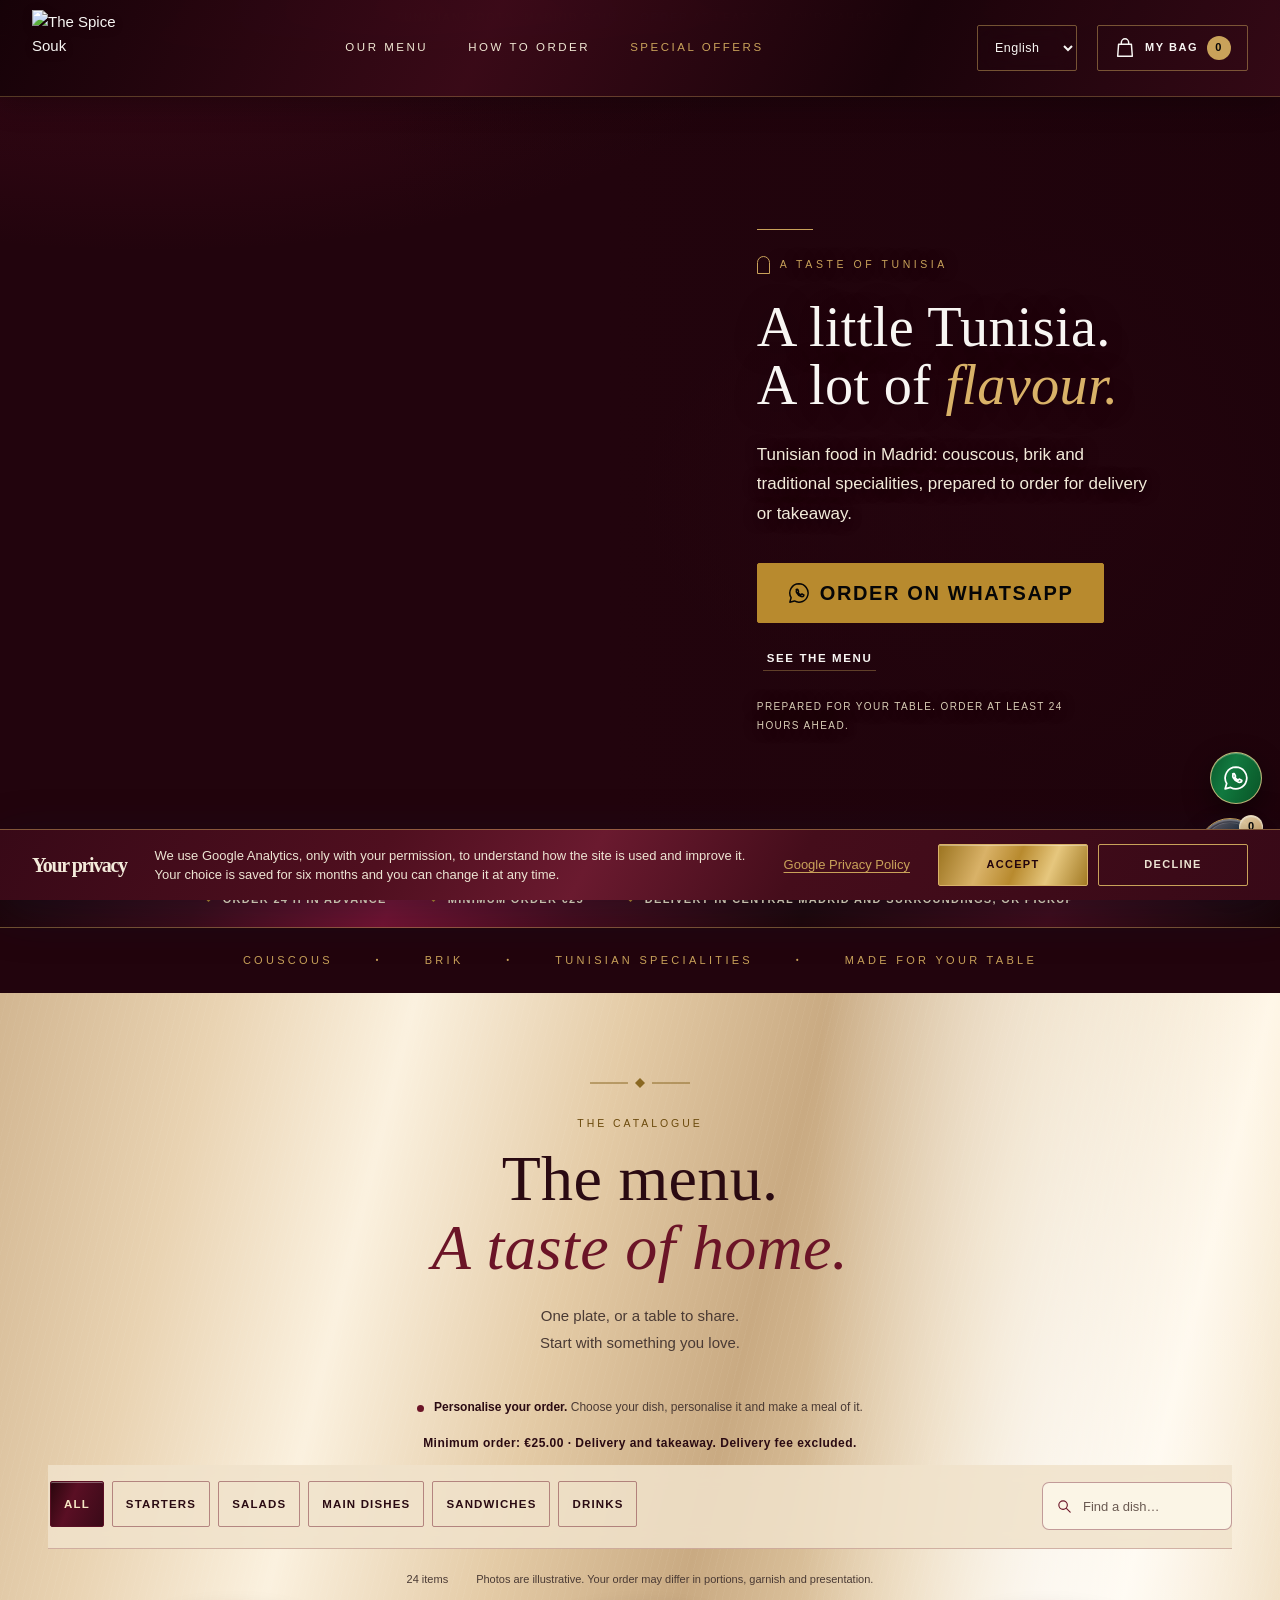
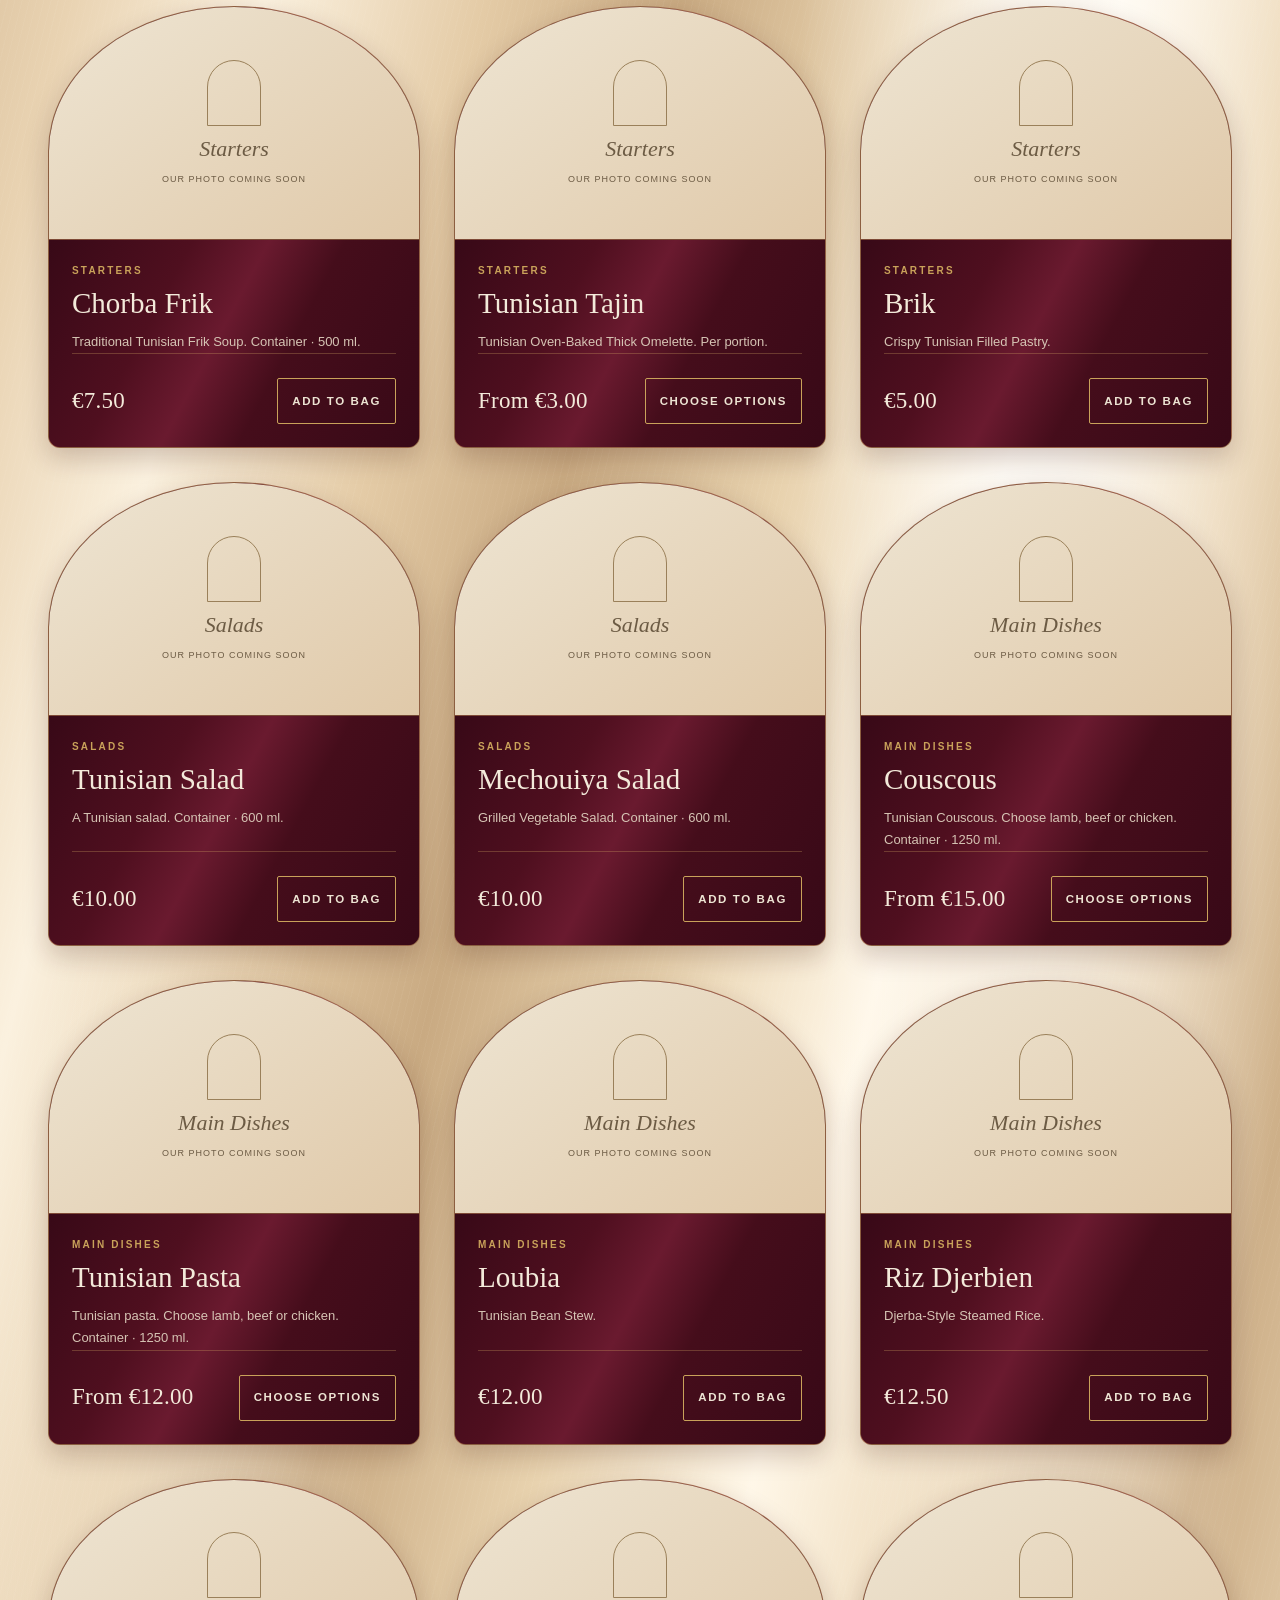
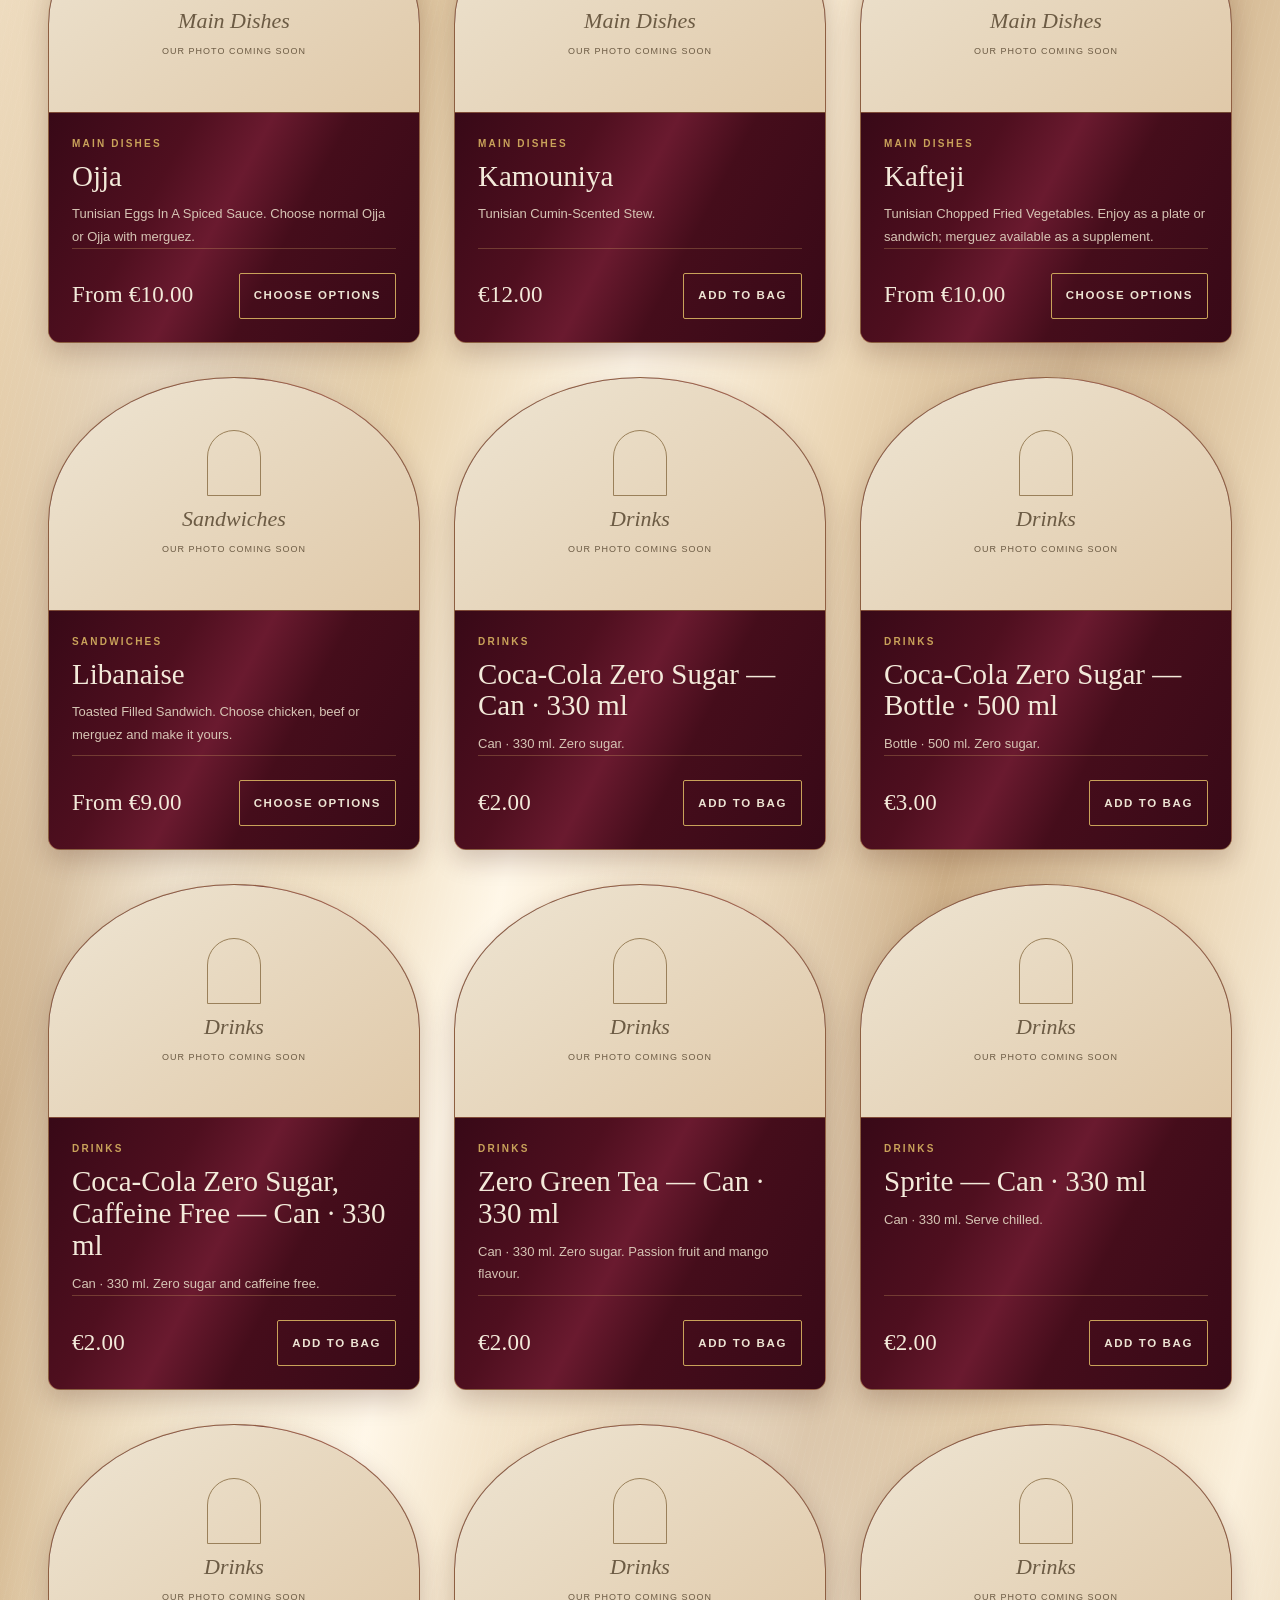
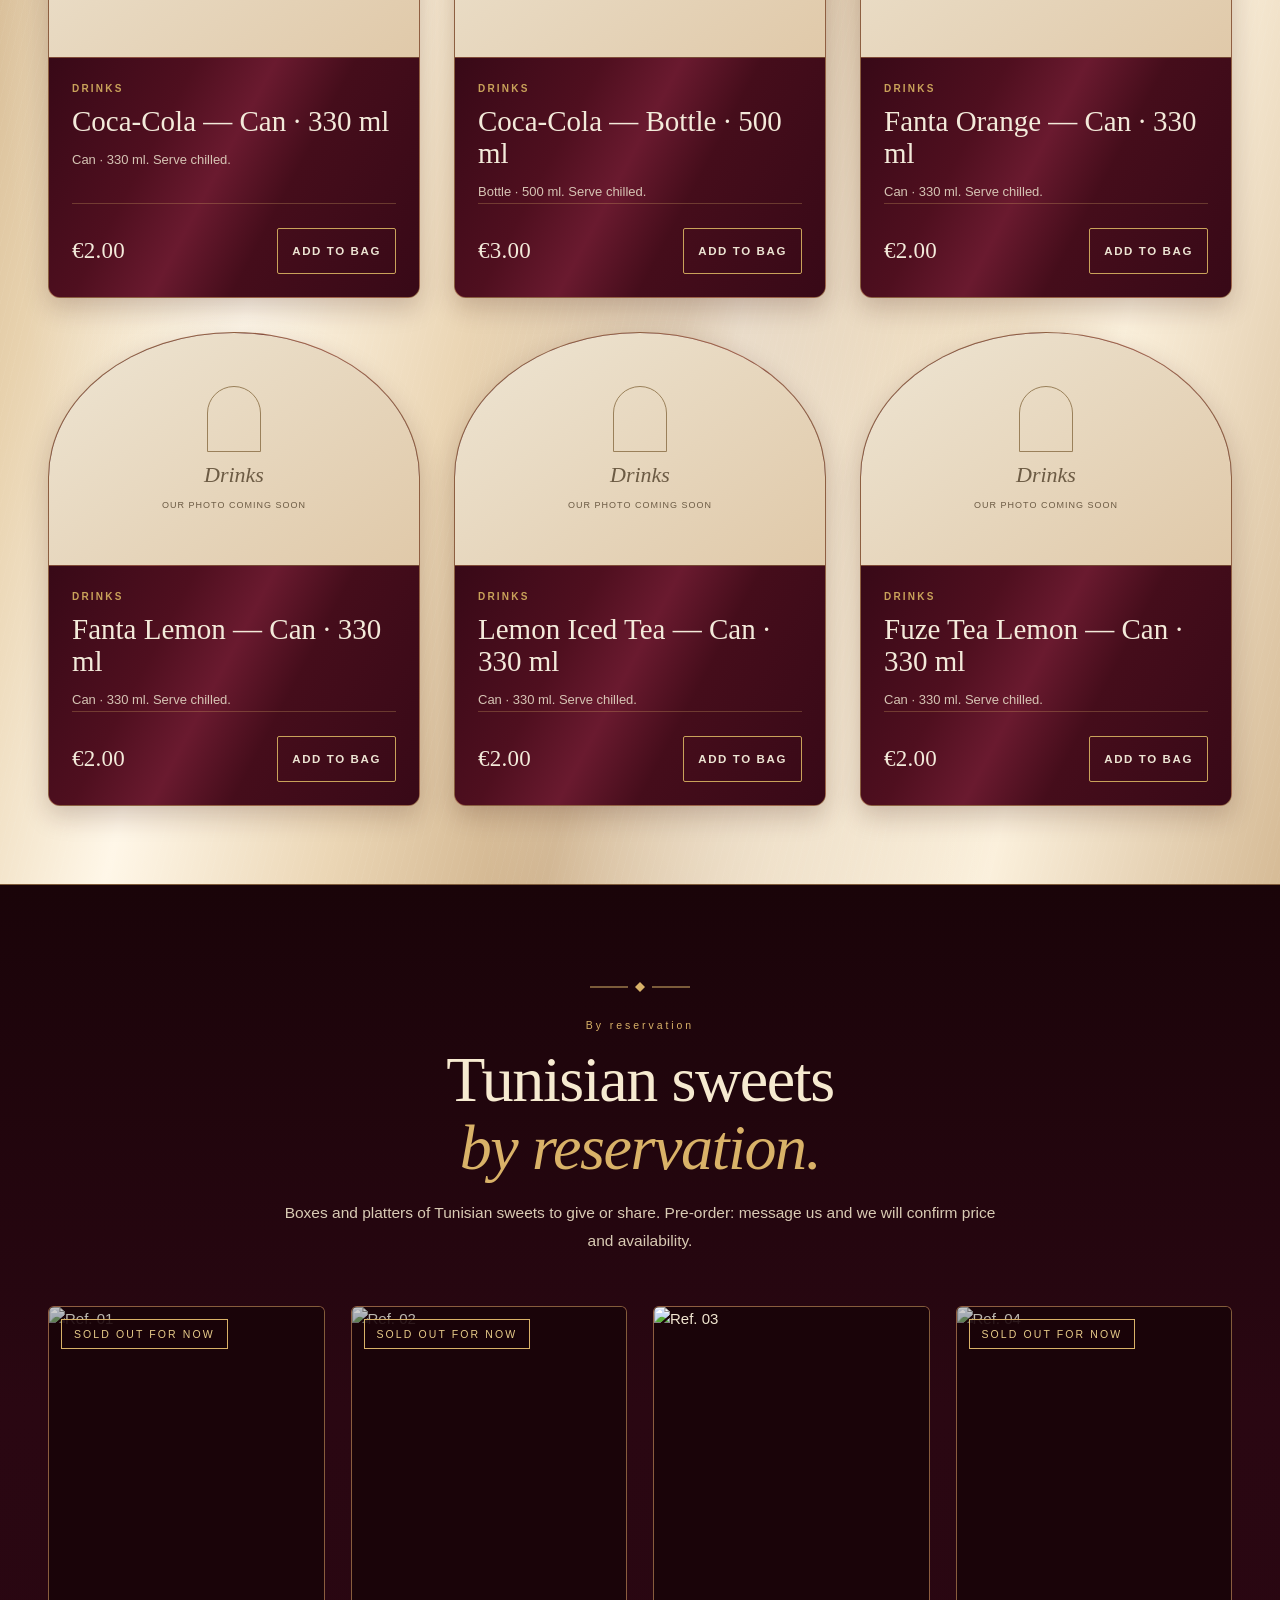
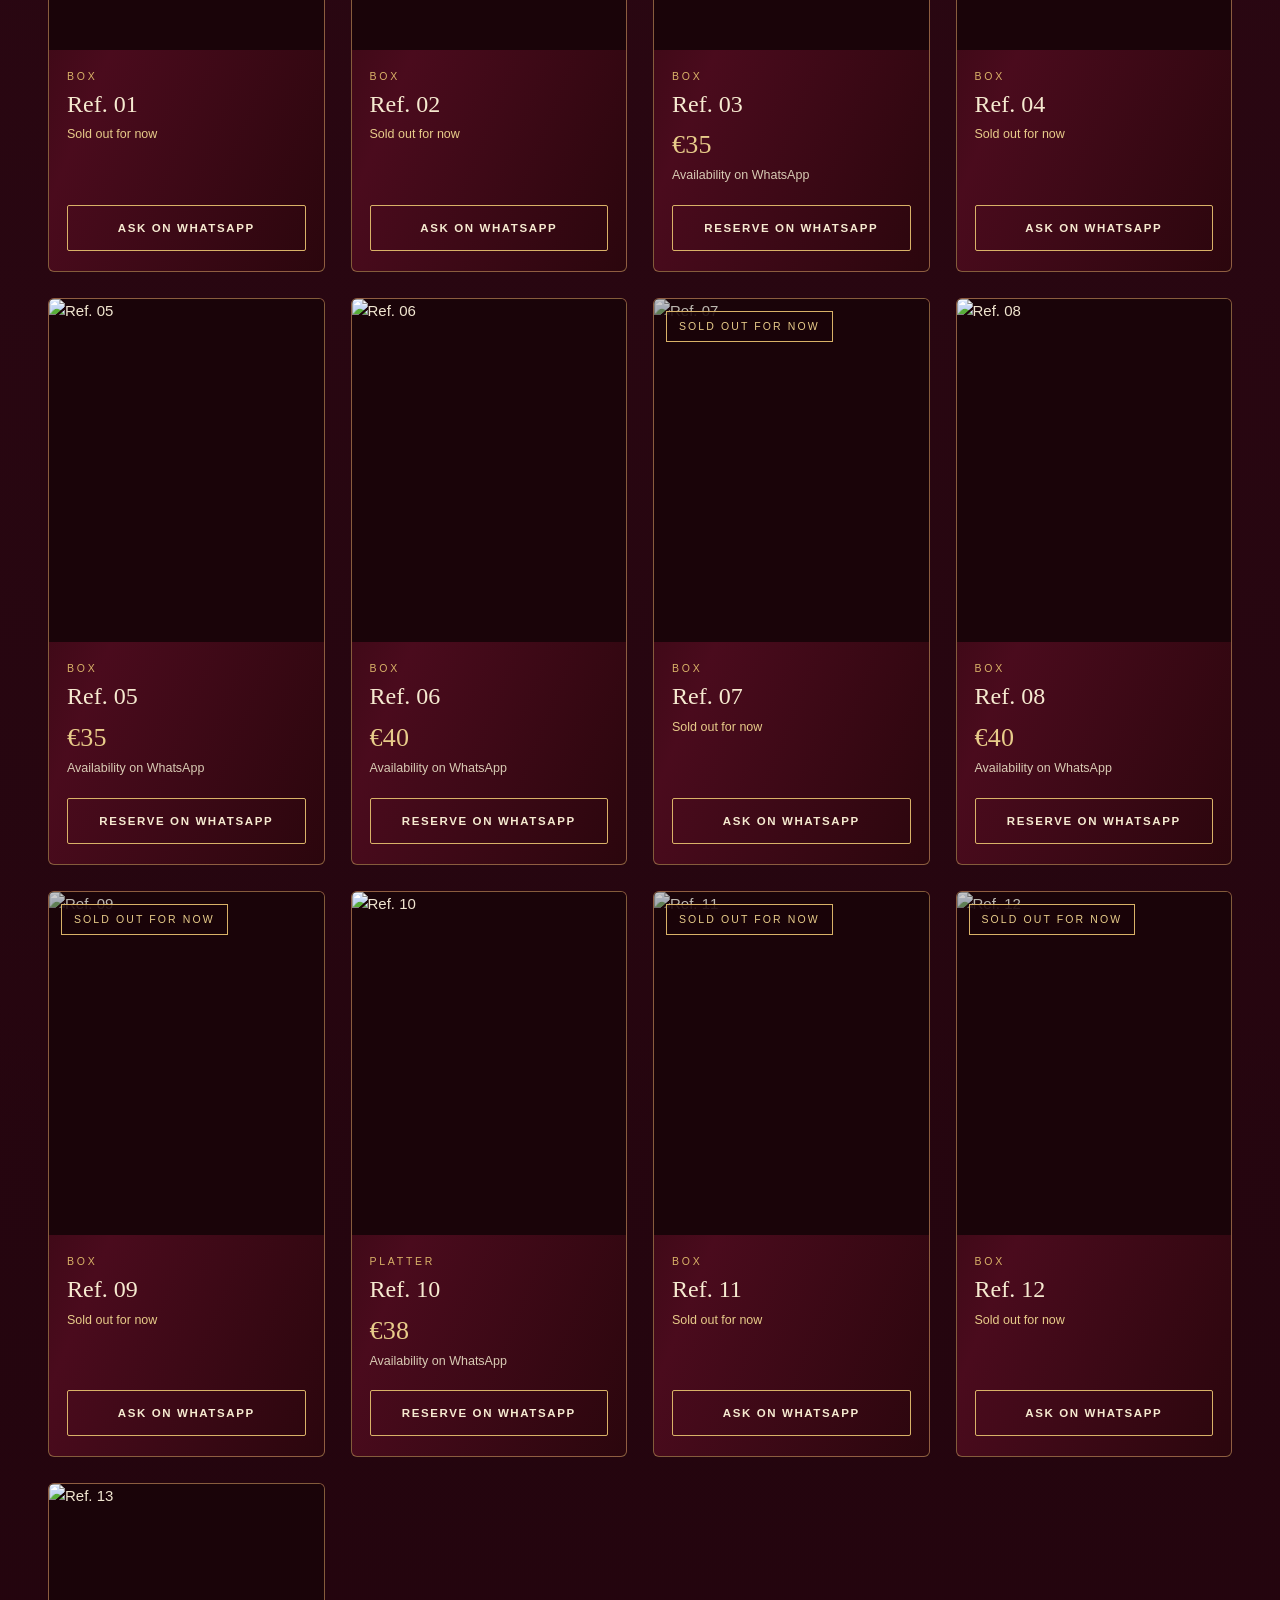
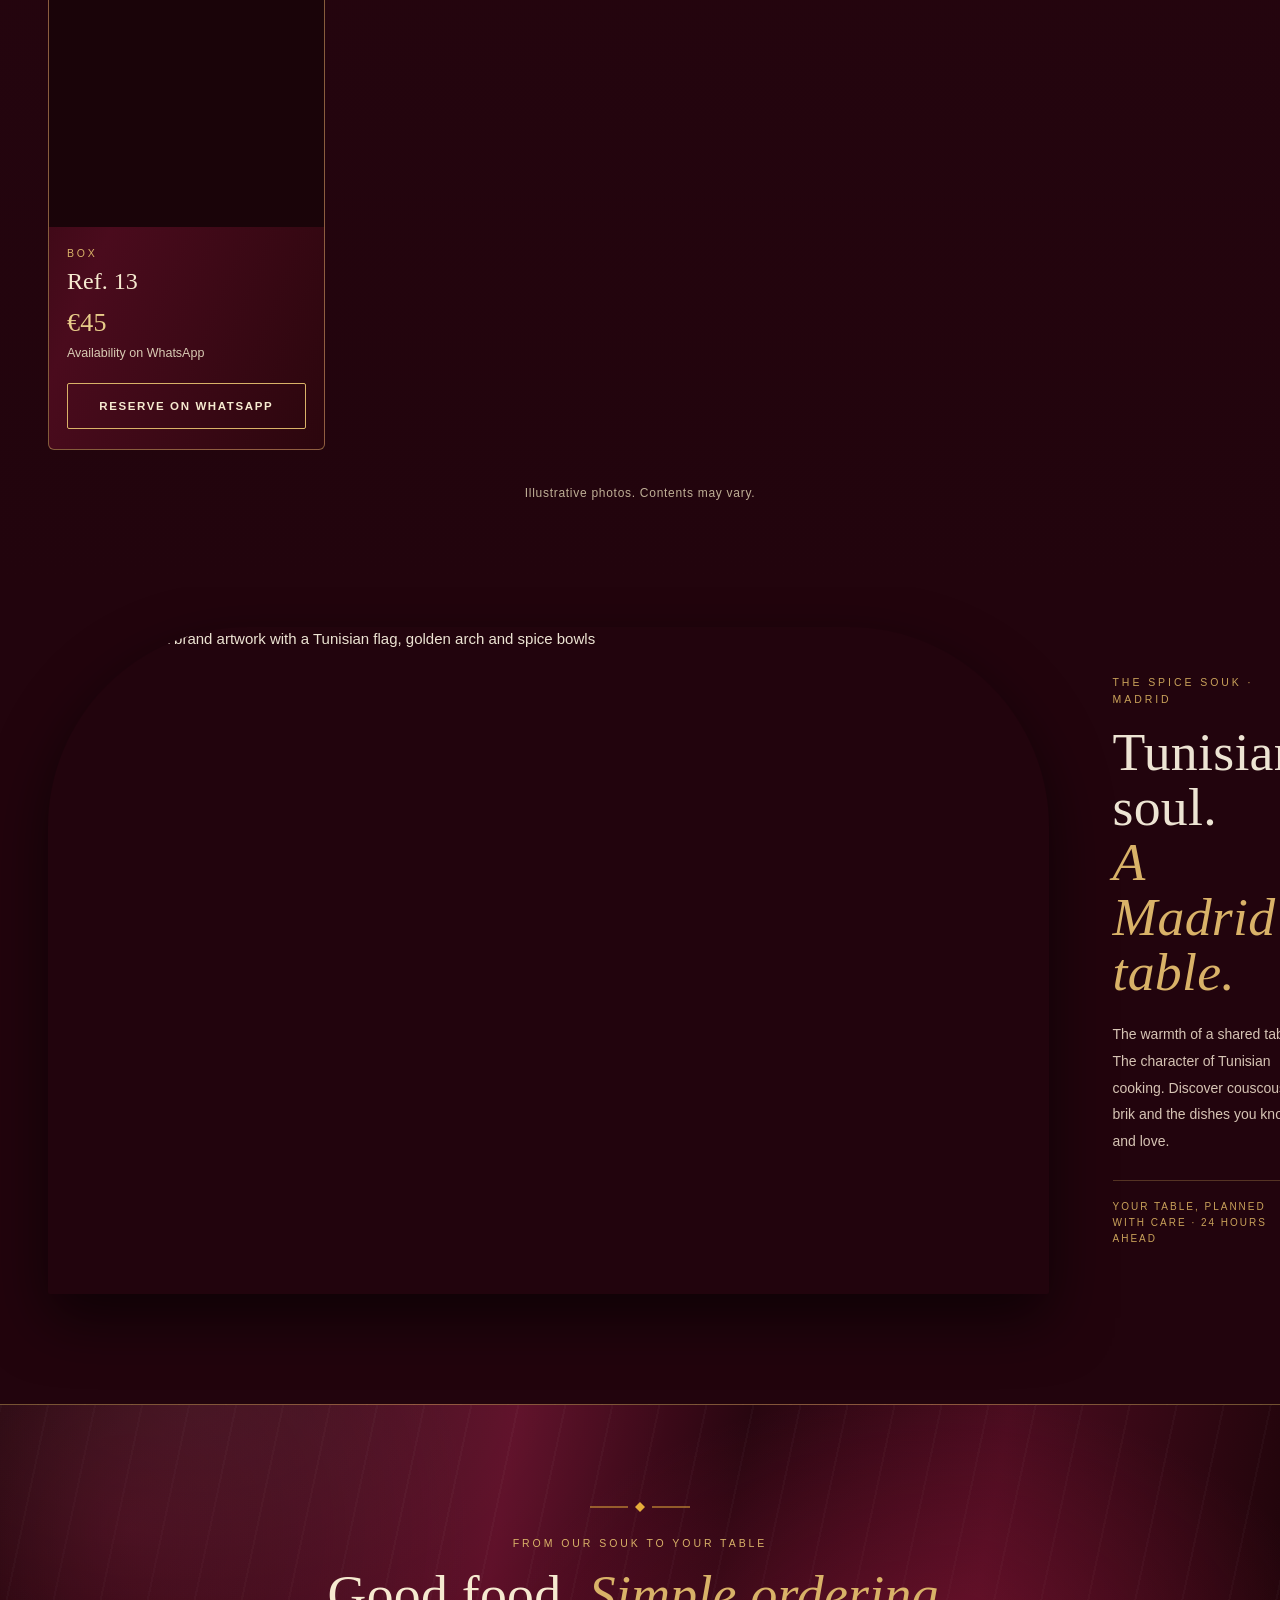
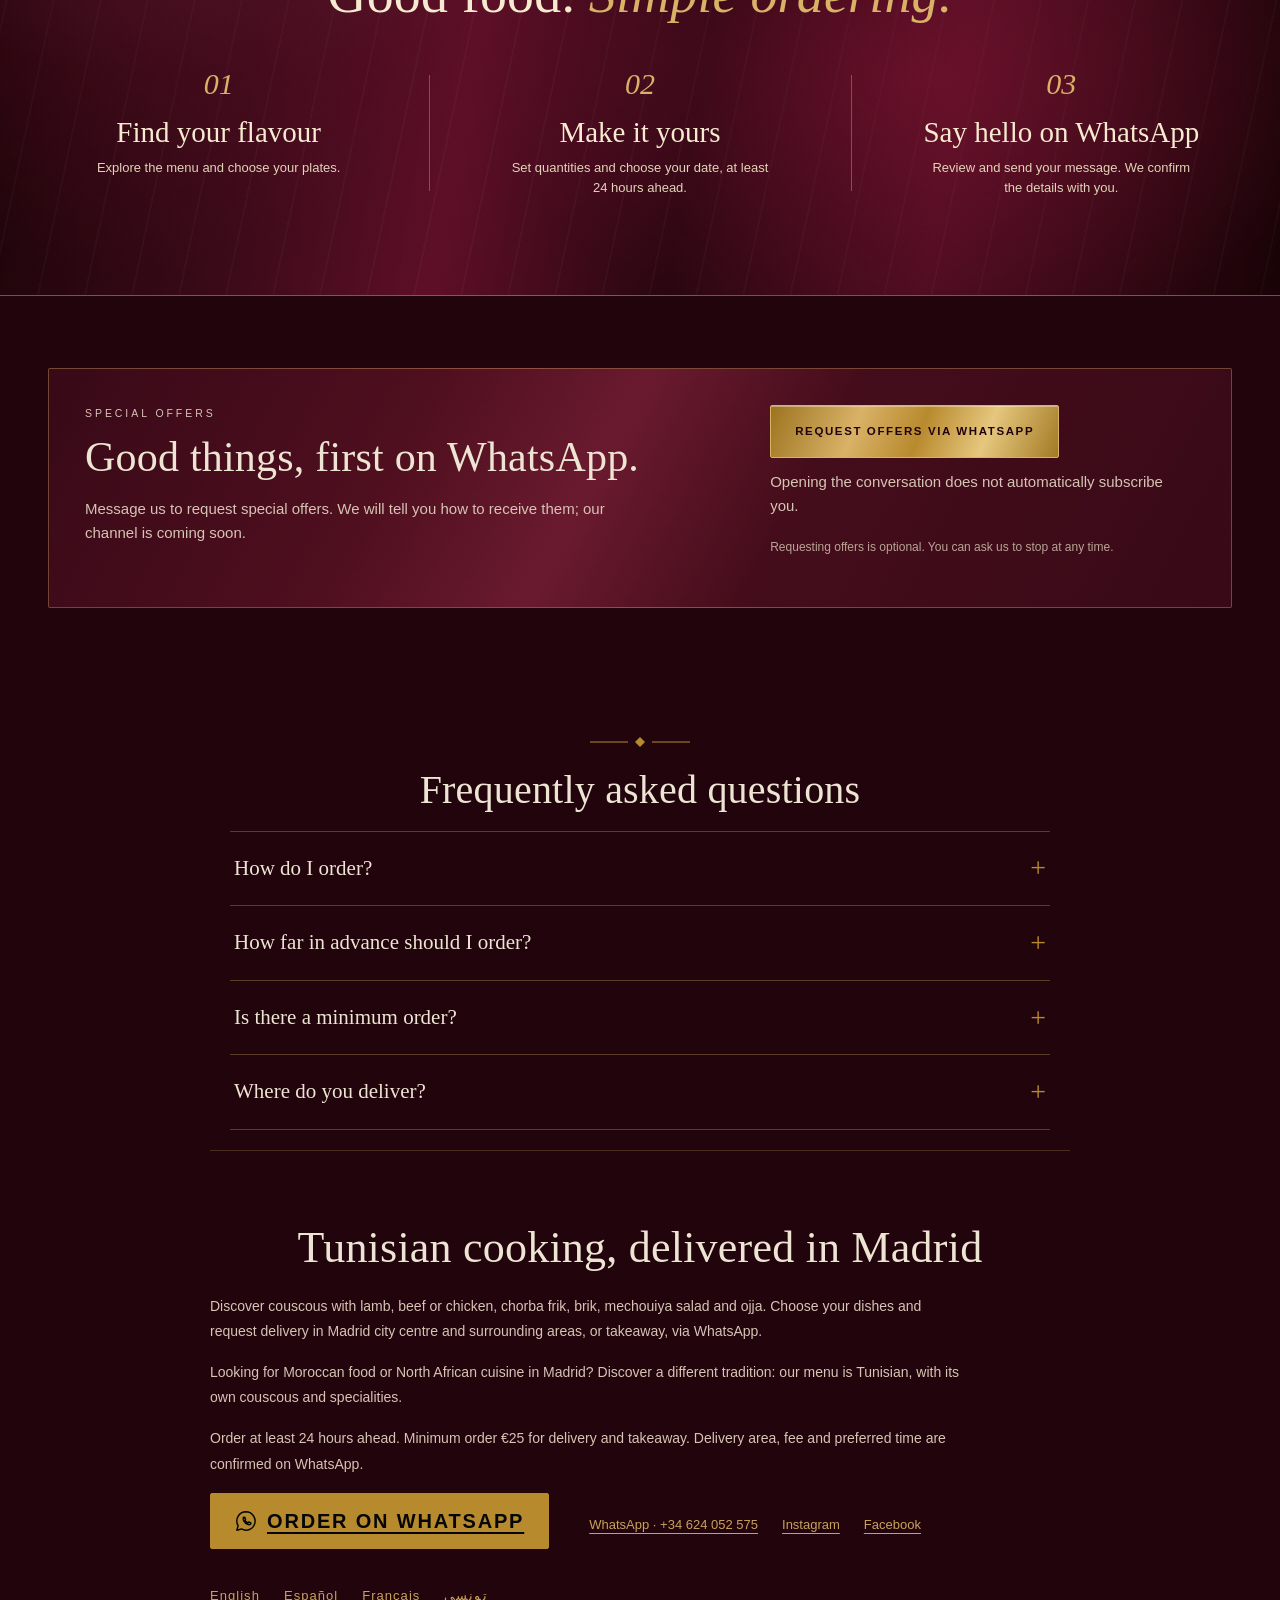
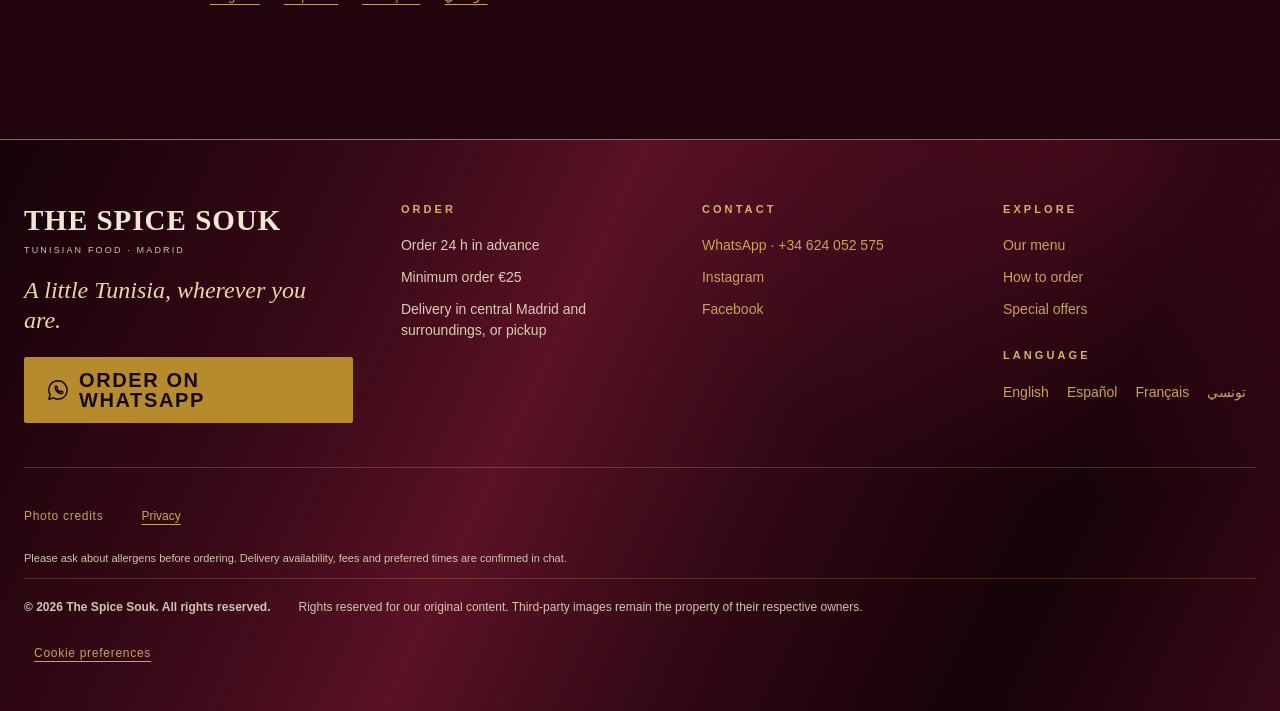
==== index.html @ 0e68f2cd "Add files via upload" ====
<!doctype html>
<html lang="en" dir="ltr">
<head><base href="/"><script type="module" src="analytics.mjs"></script><link rel="stylesheet" href="analytics.css"><meta name="google-site-verification" content="mG6DJ-9KS-ZO-1WUchXSlvk5TZuZ9e3arLNr8OEJn8c" />
  <meta charset="utf-8"><meta name="viewport" content="width=device-width,initial-scale=1">
  <title>Tunisian Food in Madrid | Couscous, Brik & Ojja Delivery | The Spice Souk</title>
  <meta name="description" content="Home-style Tunisian food in Madrid: couscous, brik, ojja and salads. Delivery in central Madrid and surroundings, or pickup. Order on WhatsApp 24 h ahead; minimum order €25.">
  <meta name="theme-color" content="#112c39"><meta name="robots" content="index,follow">
  <link rel="canonical" href="https://spicesouk.es/en/"><link rel="alternate" hreflang="en" href="https://spicesouk.es/en/"><link rel="alternate" hreflang="fr" href="https://spicesouk.es/fr/"><link rel="alternate" hreflang="es" href="https://spicesouk.es/es/"><link rel="alternate" hreflang="ar-TN" href="https://spicesouk.es/tn/"><link rel="alternate" hreflang="x-default" href="https://spicesouk.es/en/">
  <meta property="og:title" content="Tunisian Food in Madrid | Couscous, Brik & Ojja Delivery | The Spice Souk"><meta property="og:description" content="Home-style Tunisian food in Madrid: couscous, brik, ojja and salads. Delivery in central Madrid and surroundings, or pickup. Order on WhatsApp 24 h ahead; minimum order €25."><meta property="og:type" content="website"><meta property="og:url" content="https://spicesouk.es/en/"><meta property="og:image" content="https://spicesouk.es/assets/product-woven-couscous.webp"><meta name="twitter:card" content="summary_large_image">
  <link rel="icon" href="assets/favicon.svg" type="image/svg+xml"><link rel="stylesheet" href="style.css"><link rel="stylesheet" href="mejoras.css">
  <link rel="preload" as="font" href="assets/fonts/cormorant.woff2" type="font/woff2" crossorigin><link rel="preload" as="font" href="assets/fonts/dm-sans.woff2" type="font/woff2" crossorigin><link rel="preload" as="image" href="assets/welcome-hero.webp" media="(min-width:641px)"><link rel="preload" as="image" href="assets/welcome-hero-mobile.webp" fetchpriority="high" media="(max-width:640px)"><script type="module" src="app.mjs"></script>
<meta property="og:site_name" content="The Spice Souk"><meta property="og:locale" content="en_GB"><meta property="og:image:alt" content="Couscous"><meta name="twitter:title" content="Tunisian Food in Madrid | Couscous, Brik & Ojja Delivery | The Spice Souk"><meta name="twitter:description" content="Home-style Tunisian food in Madrid: couscous, brik, ojja and salads. Delivery in central Madrid and surroundings, or pickup. Order on WhatsApp 24 h ahead; minimum order €25."><meta name="twitter:image" content="https://spicesouk.es/assets/product-woven-couscous.webp"><script type="application/ld+json">{"@context":"https://schema.org","@graph":[{"@type":["FoodEstablishment","Restaurant"],"@id":"https://spicesouk.es/#foodestablishment","name":"The Spice Souk","url":"https://spicesouk.es/en/","image":"https://spicesouk.es/assets/welcome-hero.webp","logo":"https://spicesouk.es/assets/header-emblem.webp","telephone":"+34624052575","servesCuisine":["Tunisian","Comida tunecina"],"priceRange":"€2–€20","address":{"@type":"PostalAddress","addressLocality":"Madrid","addressRegion":"Comunidad de Madrid","addressCountry":"ES"},"areaServed":{"@type":"City","name":"Madrid"},"hasMenu":{"@id":"https://spicesouk.es/en/#menu"},"sameAs":["https://www.instagram.com/thespicesoukmadrid/","https://www.facebook.com/TheSpiceSouk/"],"potentialAction":{"@type":"OrderAction","target":{"@type":"EntryPoint","urlTemplate":"https://wa.me/34624052575?text=Hello%2C%20I%20come%20from%20the%20website%20and%20I%27d%20like%20to%20place%20an%20order","actionPlatform":["http://schema.org/DesktopWebPlatform","http://schema.org/MobileWebPlatform"]},"deliveryMethod":["http://purl.org/goodrelations/v1#DeliveryModeOwnFleet","http://purl.org/goodrelations/v1#DeliveryModePickUp"]}},{"@type":"FAQPage","@id":"https://spicesouk.es/en/#faq","inLanguage":"en","mainEntity":[{"@type":"Question","name":"How do I order?","acceptedAnswer":{"@type":"Answer","text":"Pick your dishes from the menu and tap “Order on WhatsApp”. A message with your order opens; review it and send it. The order is confirmed once we reply."}},{"@type":"Question","name":"How far in advance should I order?","acceptedAnswer":{"@type":"Answer","text":"At least 24 hours ahead. Everything is prepared to order."}},{"@type":"Question","name":"Is there a minimum order?","acceptedAnswer":{"@type":"Answer","text":"Yes, €25 for delivery and pickup. The delivery fee is not included."}},{"@type":"Question","name":"Where do you deliver?","acceptedAnswer":{"@type":"Answer","text":"Central Madrid and surroundings, or you can pick up your order. Area, delivery fee and time are confirmed on WhatsApp."}}]},{"@type":"Organization","@id":"https://spicesouk.es/#organization","name":"The Spice Souk","url":"https://spicesouk.es","logo":"https://spicesouk.es/assets/header-emblem.webp","telephone":"+34624052575","sameAs":["https://www.instagram.com/thespicesoukmadrid/","https://www.facebook.com/TheSpiceSouk/"],"areaServed":{"@type":"City","name":"Madrid"},"description":"Tunisian food in Madrid: couscous, brik and traditional specialities, prepared to order for delivery or takeaway."},{"@type":"WebSite","@id":"https://spicesouk.es/#website","url":"https://spicesouk.es","name":"The Spice Souk","publisher":{"@id":"https://spicesouk.es/#organization"},"inLanguage":["en","es","fr","aeb"]},{"@type":"WebPage","@id":"https://spicesouk.es/en/","url":"https://spicesouk.es/en/","name":"Tunisian Food in Madrid | Couscous & Brik | The Spice Souk","description":"Home-style Tunisian food in Madrid: couscous, brik, ojja and salads. Delivery in central Madrid and surroundings, or pickup. Order on WhatsApp 24 h ahead; minimum order €25.","inLanguage":"en","isPartOf":{"@id":"https://spicesouk.es/#website"},"mainEntity":{"@id":"https://spicesouk.es/en/#menu"}},{"@type":"Menu","@id":"https://spicesouk.es/en/#menu","name":"Our menu","url":"https://spicesouk.es/en/#menu","inLanguage":"en","hasMenuSection":[{"@type":"MenuSection","name":"Starters","hasMenuItem":[{"@type":"MenuItem","name":"Chorba Frik","description":"Traditional Tunisian Frik Soup. Container · 500 ml.","image":"https://spicesouk.es/assets/product-woven-chorba-frik.webp","offers":[{"@type":"Offer","name":"Chorba Frik","price":"7.50","priceCurrency":"EUR","availability":"https://schema.org/InStock"}]},{"@type":"MenuItem","name":"Tunisian Tajin","description":"Tunisian Oven-Baked Thick Omelette. Per portion.","image":"https://spicesouk.es/assets/product-woven-tajin.webp","offers":[{"@type":"Offer","name":"Chicken","price":"5.00","priceCurrency":"EUR","availability":"https://schema.org/InStock"},{"@type":"Offer","name":"Tuna","price":"3.00","priceCurrency":"EUR","availability":"https://schema.org/InStock"}]},{"@type":"MenuItem","name":"Brik","description":"Crispy Tunisian Filled Pastry.","image":"https://spicesouk.es/assets/product-woven-brik.webp","offers":[{"@type":"Offer","name":"Brik","price":"5.00","priceCurrency":"EUR","availability":"https://schema.org/InStock"}]}]},{"@type":"MenuSection","name":"Salads","hasMenuItem":[{"@type":"MenuItem","name":"Tunisian Salad","description":"A Tunisian salad. Container · 600 ml.","image":"https://spicesouk.es/assets/product-woven-salad.webp","offers":[{"@type":"Offer","name":"Tunisian Salad","price":"10.00","priceCurrency":"EUR","availability":"https://schema.org/InStock"}]},{"@type":"MenuItem","name":"Mechouiya Salad","description":"Grilled Vegetable Salad. Container · 600 ml.","image":"https://spicesouk.es/assets/product-woven-mechouiya.webp","offers":[{"@type":"Offer","name":"Mechouiya Salad","price":"10.00","priceCurrency":"EUR","availability":"https://schema.org/InStock"}]}]},{"@type":"MenuSection","name":"Main Dishes","hasMenuItem":[{"@type":"MenuItem","name":"Couscous","description":"Tunisian Couscous. Choose lamb, beef or chicken. Container · 1250 ml.","image":"https://spicesouk.es/assets/product-woven-couscous.webp","offers":[{"@type":"Offer","name":"Lamb","price":"20.00","priceCurrency":"EUR","availability":"https://schema.org/InStock"},{"@type":"Offer","name":"Beef","price":"18.00","priceCurrency":"EUR","availability":"https://schema.org/InStock"},{"@type":"Offer","name":"Chicken","price":"15.00","priceCurrency":"EUR","availability":"https://schema.org/InStock"}]},{"@type":"MenuItem","name":"Tunisian Pasta","description":"Tunisian pasta. Choose lamb, beef or chicken. Container · 1250 ml.","image":"https://spicesouk.es/assets/product-woven-pasta.webp","offers":[{"@type":"Offer","name":"Lamb","price":"15.00","priceCurrency":"EUR","availability":"https://schema.org/InStock"},{"@type":"Offer","name":"Beef","price":"13.00","priceCurrency":"EUR","availability":"https://schema.org/InStock"},{"@type":"Offer","name":"Chicken","price":"12.00","priceCurrency":"EUR","availability":"https://schema.org/InStock"}]},{"@type":"MenuItem","name":"Loubia","description":"Tunisian Bean Stew.","image":"https://spicesouk.es/assets/product-woven-loubia.webp","offers":[{"@type":"Offer","name":"Loubia","price":"12.00","priceCurrency":"EUR","availability":"https://schema.org/InStock"}]},{"@type":"MenuItem","name":"Riz Djerbien","description":"Djerba-Style Steamed Rice.","image":"https://spicesouk.es/assets/product-woven-riz-djerbien.webp","offers":[{"@type":"Offer","name":"Riz Djerbien","price":"12.50","priceCurrency":"EUR","availability":"https://schema.org/InStock"}]},{"@type":"MenuItem","name":"Ojja","description":"Tunisian Eggs In A Spiced Sauce. Choose normal Ojja or Ojja with merguez.","image":"https://spicesouk.es/assets/product-woven-ojja.webp","offers":[{"@type":"Offer","name":"Normal","price":"10.00","priceCurrency":"EUR","availability":"https://schema.org/InStock"},{"@type":"Offer","name":"With Merguez","price":"12.50","priceCurrency":"EUR","availability":"https://schema.org/InStock"}]},{"@type":"MenuItem","name":"Kamouniya","description":"Tunisian Cumin-Scented Stew.","image":"https://spicesouk.es/assets/product-woven-kamouniya.webp","offers":[{"@type":"Offer","name":"Kamouniya","price":"12.00","priceCurrency":"EUR","availability":"https://schema.org/InStock"}]},{"@type":"MenuItem","name":"Kafteji","description":"Tunisian Chopped Fried Vegetables. Enjoy as a plate or sandwich; merguez available as a supplement.","image":"https://spicesouk.es/assets/product-woven-kafteji-sandwich.webp","offers":[{"@type":"Offer","name":"Sandwich","price":"10.00","priceCurrency":"EUR","availability":"https://schema.org/InStock"},{"@type":"Offer","name":"Plate","price":"10.00","priceCurrency":"EUR","availability":"https://schema.org/InStock"}]}]},{"@type":"MenuSection","name":"Sandwiches","hasMenuItem":[{"@type":"MenuItem","name":"Libanaise","description":"Toasted Filled Sandwich. Choose chicken, beef or merguez and make it yours.","image":"https://spicesouk.es/assets/product-woven-libanaise.webp","offers":[{"@type":"Offer","name":"Chicken","price":"9.00","priceCurrency":"EUR","availability":"https://schema.org/InStock"},{"@type":"Offer","name":"Beef","price":"11.00","priceCurrency":"EUR","availability":"https://schema.org/InStock"},{"@type":"Offer","name":"Merguez","price":"11.00","priceCurrency":"EUR","availability":"https://schema.org/InStock"}]}]},{"@type":"MenuSection","name":"Drinks","hasMenuItem":[{"@type":"MenuItem","name":"Coca-Cola Zero Sugar — Can · 330 ml","description":"Can · 330 ml. Zero sugar.","image":"https://spicesouk.es/assets/coca-cola-zero-can.webp","offers":[{"@type":"Offer","name":"Coca-Cola Zero Sugar — Can · 330 ml","price":"2.00","priceCurrency":"EUR","availability":"https://schema.org/InStock"}]},{"@type":"MenuItem","name":"Coca-Cola Zero Sugar — Bottle · 500 ml","description":"Bottle · 500 ml. Zero sugar.","image":"https://spicesouk.es/assets/coca-cola-zero-500.webp","offers":[{"@type":"Offer","name":"Coca-Cola Zero Sugar — Bottle · 500 ml","price":"3.00","priceCurrency":"EUR","availability":"https://schema.org/InStock"}]},{"@type":"MenuItem","name":"Coca-Cola Zero Sugar, Caffeine Free — Can · 330 ml","description":"Can · 330 ml. Zero sugar and caffeine free.","image":"https://spicesouk.es/assets/coca-cola-zero-caffeine-free-can.webp","offers":[{"@type":"Offer","name":"Coca-Cola Zero Sugar, Caffeine Free — Can · 330 ml","price":"2.00","priceCurrency":"EUR","availability":"https://schema.org/InStock"}]},{"@type":"MenuItem","name":"Zero Green Tea — Can · 330 ml","description":"Can · 330 ml. Zero sugar. Passion fruit and mango flavour.","image":"https://spicesouk.es/assets/iced-tea-green-zero-can.webp","offers":[{"@type":"Offer","name":"Zero Green Tea — Can · 330 ml","price":"2.00","priceCurrency":"EUR","availability":"https://schema.org/InStock"}]},{"@type":"MenuItem","name":"Sprite — Can · 330 ml","description":"Can · 330 ml. Serve chilled.","image":"https://spicesouk.es/assets/sprite-can.webp","offers":[{"@type":"Offer","name":"Sprite — Can · 330 ml","price":"2.00","priceCurrency":"EUR","availability":"https://schema.org/InStock"}]},{"@type":"MenuItem","name":"Coca-Cola — Can · 330 ml","description":"Can · 330 ml. Serve chilled.","image":"https://spicesouk.es/assets/coca-cola-can.webp","offers":[{"@type":"Offer","name":"Coca-Cola — Can · 330 ml","price":"2.00","priceCurrency":"EUR","availability":"https://schema.org/InStock"}]},{"@type":"MenuItem","name":"Coca-Cola — Bottle · 500 ml","description":"Bottle · 500 ml. Serve chilled.","image":"https://spicesouk.es/assets/coca-cola-500.webp","offers":[{"@type":"Offer","name":"Coca-Cola — Bottle · 500 ml","price":"3.00","priceCurrency":"EUR","availability":"https://schema.org/InStock"}]},{"@type":"MenuItem","name":"Fanta Orange — Can · 330 ml","description":"Can · 330 ml. Serve chilled.","image":"https://spicesouk.es/assets/fanta-orange-can.webp","offers":[{"@type":"Offer","name":"Fanta Orange — Can · 330 ml","price":"2.00","priceCurrency":"EUR","availability":"https://schema.org/InStock"}]},{"@type":"MenuItem","name":"Fanta Lemon — Can · 330 ml","description":"Can · 330 ml. Serve chilled.","image":"https://spicesouk.es/assets/fanta-lemon-can.webp","offers":[{"@type":"Offer","name":"Fanta Lemon — Can · 330 ml","price":"2.00","priceCurrency":"EUR","availability":"https://schema.org/InStock"}]},{"@type":"MenuItem","name":"Lemon Iced Tea — Can · 330 ml","description":"Can · 330 ml. Serve chilled.","image":"https://spicesouk.es/assets/iced-tea-lemon-can.webp","offers":[{"@type":"Offer","name":"Lemon Iced Tea — Can · 330 ml","price":"2.00","priceCurrency":"EUR","availability":"https://schema.org/InStock"}]},{"@type":"MenuItem","name":"Fuze Tea Lemon — Can · 330 ml","description":"Can · 330 ml. Serve chilled.","image":"https://spicesouk.es/assets/fuze-tea-can.webp","offers":[{"@type":"Offer","name":"Fuze Tea Lemon — Can · 330 ml","price":"2.00","priceCurrency":"EUR","availability":"https://schema.org/InStock"}]}]}]}]}</script></head>
<body>
  <a class="skip" href="/en/#menu">Skip to menu</a>
  <div class="announcement">Tunisian roots. Madrid soul. · Order at least 24 hours ahead</div>
  <div class="header-shell"><header class="site-header wrap">
    <a href="/en/#" class="wordmark"><img class="header-emblem" src="assets/header-emblem.webp" srcset="assets/header-emblem-mobile.webp 160w, assets/header-emblem.webp 384w" sizes="(max-width:640px) 64px, 120px" alt="The Spice Souk" width="384" height="298" fetchpriority="high"></a>
    <nav aria-label="Main navigation"><a href="/en/#menu">Our menu</a><a class="how-link" href="/en/#how">How to order</a><a class="offers-nav-link" href="/en/#offers">SPECIAL OFFERS</a></nav>
    <button class="bag-button" data-open-cart aria-label="My bag 0 — open bag, 0 items"><svg viewBox="0 0 24 24" aria-hidden="true"><path d="M5 8h14l1 13H4L5 8Zm3 0V6a4 4 0 0 1 8 0v2"/></svg><span>My bag </span><span class="count" data-count>0</span></button>
  </header></div>
  <main>
    <div class="hero-band welcome-hero"><section class="hero wrap" aria-labelledby="hero-title">
      <div class="hero-copy"><p class="eyebrow"><span class="tiny-arch" aria-hidden="true"></span> A TASTE OF TUNISIA</p><h1 id="hero-title">A little Tunisia.<br>A lot of <em>flavour.</em></h1><p class="hero-description">Tunisian food in Madrid: couscous, brik and traditional specialities, prepared to order for delivery or takeaway.</p><div class="hero-actions"><a class="primary wa-cta " href="https://wa.me/34624052575?text=Hello%2C%20I%20come%20from%20the%20website%20and%20I%27d%20like%20to%20place%20an%20order" target="_blank" rel="noopener noreferrer"><svg viewBox="0 0 24 24" aria-hidden="true" width="20" height="20" fill="currentColor"><path d="M12 2a10 10 0 0 0-8.6 15.1L2 22l5-1.3A10 10 0 1 0 12 2Zm-3 6.2c.2-.3.5-.3.7-.3h.5c.2 0 .4 0 .5.4l.8 1.900c0 .2 0 .3-.1.500l-.5.600c.7 1.300 1.700 2.200 3.100 2.800l.7-.9c.2-.2.300-.2.600-.1l1.800.9c.2.100.3.100.3.300 0 .600-.4 1.200-1 1.500-.5.300-1.200.3-2 .1-2.500-.8-4.200-2.700-5-4.300-.4-.8-.6-1.600-.1-2.300Z"/></svg><span>Order on WhatsApp</span></a><a class="ghost-link" href="/en/#menu">See the menu</a></div><p class="hero-footnote">Prepared for your table. Order at least 24 hours ahead.</p></div>
    </section></div>
    <ul class="order-facts" aria-label="Order terms"><li>Order 24 h in advance</li><li>Minimum order €25</li><li>Delivery in central Madrid and surroundings, or pickup</li></ul>
    <div class="flavour-strip" aria-hidden="true"><span>COUSCOUS</span><i>·</i><span>BRIK</span><i>·</i><span>TUNISIAN SPECIALITIES</span><i>·</i><span>MADE FOR YOUR TABLE</span></div>
    <section class="catalogue wrap" id="menu" aria-labelledby="menu-title">
      <div class="section-heading"><div><p class="eyebrow">THE CATALOGUE</p><h2 id="menu-title">The menu.<br><em>A taste of home.</em></h2></div><p>One plate, or a table to share.<br>Start with something you love.</p></div>
      <div id="launch-notice" class="launch-notice"><span class="status-dot" aria-hidden="true"></span><p><strong>Personalise your order.</strong> Choose your dish, personalise it and make a meal of it.</p></div>
      <div class="menu-tools"><div class="categories" id="categories" role="group" aria-label="Filter by category"></div><label class="search"><svg viewBox="0 0 24 24" aria-hidden="true"><circle cx="10" cy="10" r="6"/><path d="m15 15 5 5"/></svg><span class="sr-only">Search dishes</span><input id="search" type="search" placeholder="Find a dish…" maxlength="80"></label></div>
      <p class="menu-caption"><span id="result-count"></span><span>Photos are illustrative. Your order may differ in portions, garnish and presentation.</span></p>
      <div class="menu-view-switch" role="group" aria-label="Menu view"><button type="button" data-menu-view="grid" aria-pressed="true" aria-controls="food-grid">Grid</button><button type="button" data-menu-view="list" aria-pressed="false" aria-controls="food-grid">List</button></div>
      <div class="products-browser">
        <nav class="product-navigation" aria-label="Navigate products"><button type="button" data-products-jump="start" aria-label="Go to the start of the menu" title="Go to the start of the menu" aria-controls="food-grid">First products</button><button type="button" data-products-jump="end" aria-label="Go to the end of the menu" title="Go to the end of the menu" aria-controls="food-grid">Last products</button></nav>
        <div class="food-grid" id="food-grid" data-view="grid"><article class="food-card"><div class="card-photo supplied-photo"><img src="assets/product-woven-chorba-frik-card.webp" alt="Chorba Frik" width="700" height="480" loading="lazy"></div><div class="card-content"><p class="card-category">Starters</p><h3>Chorba Frik</h3><p>Traditional Tunisian Frik Soup. Container · 500 ml.</p><div class="card-bottom"><span class="card-price">€7.50</span><button type="button" class="add-button" disabled>Add to bag</button></div></div></article><article class="food-card"><div class="card-photo supplied-photo"><img src="assets/product-woven-tajin-card.webp" alt="Tunisian Tajin" width="700" height="480" loading="lazy"></div><div class="card-content"><p class="card-category">Starters</p><h3>Tunisian Tajin</h3><p>Tunisian Oven-Baked Thick Omelette. Per portion.</p><div class="card-bottom"><span class="card-price">From €3.00</span><button type="button" class="add-button" disabled>Choose options</button></div></div></article><article class="food-card"><div class="card-photo supplied-photo"><img src="assets/product-woven-brik-card.webp" alt="Brik" width="700" height="480" loading="lazy"></div><div class="card-content"><p class="card-category">Starters</p><h3>Brik</h3><p>Crispy Tunisian Filled Pastry.</p><div class="card-bottom"><span class="card-price">€5.00</span><button type="button" class="add-button" disabled>Add to bag</button></div></div></article><article class="food-card"><div class="card-photo supplied-photo"><img src="assets/product-woven-salad-card.webp" alt="Tunisian Salad" width="700" height="480" loading="lazy"></div><div class="card-content"><p class="card-category">Salads</p><h3>Tunisian Salad</h3><p>A Tunisian salad. Container · 600 ml.</p><div class="card-bottom"><span class="card-price">€10.00</span><button type="button" class="add-button" disabled>Add to bag</button></div></div></article><article class="food-card"><div class="card-photo supplied-photo"><img src="assets/product-woven-mechouiya-card.webp" alt="Mechouiya Salad" width="700" height="480" loading="lazy"></div><div class="card-content"><p class="card-category">Salads</p><h3>Mechouiya Salad</h3><p>Grilled Vegetable Salad. Container · 600 ml.</p><div class="card-bottom"><span class="card-price">€10.00</span><button type="button" class="add-button" disabled>Add to bag</button></div></div></article><article class="food-card"><div class="card-photo supplied-photo"><img src="assets/product-woven-couscous-card.webp" alt="Couscous" width="700" height="480" loading="lazy"></div><div class="card-content"><p class="card-category">Main Dishes</p><h3>Couscous</h3><p>Tunisian Couscous. Choose lamb, beef or chicken. Container · 1250 ml.</p><div class="card-bottom"><span class="card-price">From €15.00</span><button type="button" class="add-button" disabled>Choose options</button></div></div></article><article class="food-card"><div class="card-photo supplied-photo"><img src="assets/product-woven-pasta-card.webp" alt="Tunisian Pasta" width="700" height="480" loading="lazy"></div><div class="card-content"><p class="card-category">Main Dishes</p><h3>Tunisian Pasta</h3><p>Tunisian pasta. Choose lamb, beef or chicken. Container · 1250 ml.</p><div class="card-bottom"><span class="card-price">From €12.00</span><button type="button" class="add-button" disabled>Choose options</button></div></div></article><article class="food-card"><div class="card-photo supplied-photo"><img src="assets/product-woven-loubia-card.webp" alt="Loubia" width="700" height="480" loading="lazy"></div><div class="card-content"><p class="card-category">Main Dishes</p><h3>Loubia</h3><p>Tunisian Bean Stew.</p><div class="card-bottom"><span class="card-price">€12.00</span><button type="button" class="add-button" disabled>Add to bag</button></div></div></article><article class="food-card"><div class="card-photo supplied-photo"><img src="assets/product-woven-riz-djerbien-card.webp" alt="Riz Djerbien" width="700" height="480" loading="lazy"></div><div class="card-content"><p class="card-category">Main Dishes</p><h3>Riz Djerbien</h3><p>Djerba-Style Steamed Rice.</p><div class="card-bottom"><span class="card-price">€12.50</span><button type="button" class="add-button" disabled>Add to bag</button></div></div></article><article class="food-card"><div class="card-photo supplied-photo"><img src="assets/product-woven-ojja-card.webp" alt="Ojja" width="700" height="480" loading="lazy"></div><div class="card-content"><p class="card-category">Main Dishes</p><h3>Ojja</h3><p>Tunisian Eggs In A Spiced Sauce. Choose normal Ojja or Ojja with merguez.</p><div class="card-bottom"><span class="card-price">From €10.00</span><button type="button" class="add-button" disabled>Choose options</button></div></div></article><article class="food-card"><div class="card-photo supplied-photo"><img src="assets/product-woven-kamouniya-card.webp" alt="Kamouniya" width="700" height="480" loading="lazy"></div><div class="card-content"><p class="card-category">Main Dishes</p><h3>Kamouniya</h3><p>Tunisian Cumin-Scented Stew.</p><div class="card-bottom"><span class="card-price">€12.00</span><button type="button" class="add-button" disabled>Add to bag</button></div></div></article><article class="food-card"><div class="card-photo supplied-photo"><img src="assets/product-woven-kafteji-sandwich-card.webp" alt="Kafteji" width="700" height="480" loading="lazy"></div><div class="card-content"><p class="card-category">Main Dishes</p><h3>Kafteji</h3><p>Tunisian Chopped Fried Vegetables. Enjoy as a plate or sandwich; merguez available as a supplement.</p><div class="card-bottom"><span class="card-price">From €10.00</span><button type="button" class="add-button" disabled>Choose options</button></div></div></article><article class="food-card"><div class="card-photo supplied-photo"><img src="assets/product-woven-libanaise-card.webp" alt="Libanaise" width="700" height="480" loading="lazy"></div><div class="card-content"><p class="card-category">Sandwiches</p><h3>Libanaise</h3><p>Toasted Filled Sandwich. Choose chicken, beef or merguez and make it yours.</p><div class="card-bottom"><span class="card-price">From €9.00</span><button type="button" class="add-button" disabled>Choose options</button></div></div></article><article class="food-card"><div class="card-photo packshot"><img src="assets/coca-cola-zero-can-card.webp" alt="Coca-Cola Zero Sugar — Can · 330 ml" width="700" height="480" loading="lazy"></div><div class="card-content"><p class="card-category">Drinks</p><h3>Coca-Cola Zero Sugar — Can · 330 ml</h3><p>Can · 330 ml. Zero sugar.</p><div class="card-bottom"><span class="card-price">€2.00</span><button type="button" class="add-button" disabled>Add to bag</button></div></div></article><article class="food-card"><div class="card-photo packshot"><img src="assets/coca-cola-zero-500-card.webp" alt="Coca-Cola Zero Sugar — Bottle · 500 ml" width="700" height="480" loading="lazy"></div><div class="card-content"><p class="card-category">Drinks</p><h3>Coca-Cola Zero Sugar — Bottle · 500 ml</h3><p>Bottle · 500 ml. Zero sugar.</p><div class="card-bottom"><span class="card-price">€3.00</span><button type="button" class="add-button" disabled>Add to bag</button></div></div></article><article class="food-card"><div class="card-photo packshot"><img src="assets/coca-cola-zero-caffeine-free-can-card.webp" alt="Coca-Cola Zero Sugar, Caffeine Free — Can · 330 ml" width="700" height="480" loading="lazy"></div><div class="card-content"><p class="card-category">Drinks</p><h3>Coca-Cola Zero Sugar, Caffeine Free — Can · 330 ml</h3><p>Can · 330 ml. Zero sugar and caffeine free.</p><div class="card-bottom"><span class="card-price">€2.00</span><button type="button" class="add-button" disabled>Add to bag</button></div></div></article><article class="food-card"><div class="card-photo packshot"><img src="assets/iced-tea-green-zero-can-card.webp" alt="Zero Green Tea — Can · 330 ml" width="700" height="480" loading="lazy"></div><div class="card-content"><p class="card-category">Drinks</p><h3>Zero Green Tea — Can · 330 ml</h3><p>Can · 330 ml. Zero sugar. Passion fruit and mango flavour.</p><div class="card-bottom"><span class="card-price">€2.00</span><button type="button" class="add-button" disabled>Add to bag</button></div></div></article><article class="food-card"><div class="card-photo packshot"><img src="assets/sprite-can-card.webp" alt="Sprite — Can · 330 ml" width="700" height="480" loading="lazy"></div><div class="card-content"><p class="card-category">Drinks</p><h3>Sprite — Can · 330 ml</h3><p>Can · 330 ml. Serve chilled.</p><div class="card-bottom"><span class="card-price">€2.00</span><button type="button" class="add-button" disabled>Add to bag</button></div></div></article><article class="food-card"><div class="card-photo packshot"><img src="assets/coca-cola-can-card.webp" alt="Coca-Cola — Can · 330 ml" width="700" height="480" loading="lazy"></div><div class="card-content"><p class="card-category">Drinks</p><h3>Coca-Cola — Can · 330 ml</h3><p>Can · 330 ml. Serve chilled.</p><div class="card-bottom"><span class="card-price">€2.00</span><button type="button" class="add-button" disabled>Add to bag</button></div></div></article><article class="food-card"><div class="card-photo packshot"><img src="assets/coca-cola-500-card.webp" alt="Coca-Cola — Bottle · 500 ml" width="700" height="480" loading="lazy"></div><div class="card-content"><p class="card-category">Drinks</p><h3>Coca-Cola — Bottle · 500 ml</h3><p>Bottle · 500 ml. Serve chilled.</p><div class="card-bottom"><span class="card-price">€3.00</span><button type="button" class="add-button" disabled>Add to bag</button></div></div></article><article class="food-card"><div class="card-photo packshot"><img src="assets/fanta-orange-can-card.webp" alt="Fanta Orange — Can · 330 ml" width="700" height="480" loading="lazy"></div><div class="card-content"><p class="card-category">Drinks</p><h3>Fanta Orange — Can · 330 ml</h3><p>Can · 330 ml. Serve chilled.</p><div class="card-bottom"><span class="card-price">€2.00</span><button type="button" class="add-button" disabled>Add to bag</button></div></div></article><article class="food-card"><div class="card-photo packshot"><img src="assets/fanta-lemon-can-card.webp" alt="Fanta Lemon — Can · 330 ml" width="700" height="480" loading="lazy"></div><div class="card-content"><p class="card-category">Drinks</p><h3>Fanta Lemon — Can · 330 ml</h3><p>Can · 330 ml. Serve chilled.</p><div class="card-bottom"><span class="card-price">€2.00</span><button type="button" class="add-button" disabled>Add to bag</button></div></div></article><article class="food-card"><div class="card-photo packshot"><img src="assets/iced-tea-lemon-can-card.webp" alt="Lemon Iced Tea — Can · 330 ml" width="700" height="480" loading="lazy"></div><div class="card-content"><p class="card-category">Drinks</p><h3>Lemon Iced Tea — Can · 330 ml</h3><p>Can · 330 ml. Serve chilled.</p><div class="card-bottom"><span class="card-price">€2.00</span><button type="button" class="add-button" disabled>Add to bag</button></div></div></article><article class="food-card"><div class="card-photo packshot"><img src="assets/fuze-tea-can-card.webp" alt="Fuze Tea Lemon — Can · 330 ml" width="700" height="480" loading="lazy"></div><div class="card-content"><p class="card-category">Drinks</p><h3>Fuze Tea Lemon — Can · 330 ml</h3><p>Can · 330 ml. Serve chilled.</p><div class="card-bottom"><span class="card-price">€2.00</span><button type="button" class="add-button" disabled>Add to bag</button></div></div></article></div>
      </div><noscript><p>Please enable JavaScript to browse the menu and build your bag.</p></noscript>
    </section>
    <section class="sweets" id="dulces" aria-labelledby="sweets-title"><div class="wrap"><div class="sw-head"><p class="eyebrow">By reservation</p><h2 id="sweets-title">Tunisian sweets<br><em>by reservation.</em></h2><p class="sw-intro">Boxes and platters of Tunisian sweets to give or share. Pre-order: message us and we will confirm price and availability.</p></div><div class="sw-grid"><article class="sw-card sold-out" data-slug="mille"><div class="sw-photo" data-sold="Sold out for now"><img src="assets/dulce-mille.webp" alt="Ref. 01" loading="lazy" decoding="async"></div><div class="sw-body"><p class="sw-kind">Box</p><h3>Ref. 01</h3><p class="sw-price"><span>Sold out for now</span></p><a class="add-button sw-btn" href="https://wa.me/34624052575?text=Hello%2C%20when%20will%20this%20be%20available%3A%20Ref.%2001" target="_blank" rel="noopener noreferrer">Ask on WhatsApp</a></div></article><article class="sw-card sold-out" data-slug="delices-aid"><div class="sw-photo" data-sold="Sold out for now"><img src="assets/dulce-delices-aid.webp" alt="Ref. 02" loading="lazy" decoding="async"></div><div class="sw-body"><p class="sw-kind">Box</p><h3>Ref. 02</h3><p class="sw-price"><span>Sold out for now</span></p><a class="add-button sw-btn" href="https://wa.me/34624052575?text=Hello%2C%20when%20will%20this%20be%20available%3A%20Ref.%2002" target="_blank" rel="noopener noreferrer">Ask on WhatsApp</a></div></article><article class="sw-card" data-slug="maghreb"><div class="sw-photo" data-sold="Sold out for now"><img src="assets/dulce-maghreb.webp" alt="Ref. 03" loading="lazy" decoding="async"></div><div class="sw-body"><p class="sw-kind">Box</p><h3>Ref. 03</h3><p class="sw-price"><strong>€35</strong><span>Availability on WhatsApp</span></p><a class="add-button sw-btn" href="https://wa.me/34624052575?text=Hello%2C%20I%20would%20like%20to%20reserve%3A%20Ref.%2003" target="_blank" rel="noopener noreferrer">Reserve on WhatsApp</a></div></article><article class="sw-card sold-out" data-slug="kaak-royal"><div class="sw-photo" data-sold="Sold out for now"><img src="assets/dulce-kaak-royal.webp" alt="Ref. 04" loading="lazy" decoding="async"></div><div class="sw-body"><p class="sw-kind">Box</p><h3>Ref. 04</h3><p class="sw-price"><span>Sold out for now</span></p><a class="add-button sw-btn" href="https://wa.me/34624052575?text=Hello%2C%20when%20will%20this%20be%20available%3A%20Ref.%2004" target="_blank" rel="noopener noreferrer">Ask on WhatsApp</a></div></article><article class="sw-card" data-slug="jouza-royale"><div class="sw-photo" data-sold="Sold out for now"><img src="assets/dulce-jouza-royale.webp" alt="Ref. 05" loading="lazy" decoding="async"></div><div class="sw-body"><p class="sw-kind">Box</p><h3>Ref. 05</h3><p class="sw-price"><strong>€35</strong><span>Availability on WhatsApp</span></p><a class="add-button sw-btn" href="https://wa.me/34624052575?text=Hello%2C%20I%20would%20like%20to%20reserve%3A%20Ref.%2005" target="_blank" rel="noopener noreferrer">Reserve on WhatsApp</a></div></article><article class="sw-card" data-slug="eclat-pistacho"><div class="sw-photo" data-sold="Sold out for now"><img src="assets/dulce-eclat-pistacho.webp" alt="Ref. 06" loading="lazy" decoding="async"></div><div class="sw-body"><p class="sw-kind">Box</p><h3>Ref. 06</h3><p class="sw-price"><strong>€40</strong><span>Availability on WhatsApp</span></p><a class="add-button sw-btn" href="https://wa.me/34624052575?text=Hello%2C%20I%20would%20like%20to%20reserve%3A%20Ref.%2006" target="_blank" rel="noopener noreferrer">Reserve on WhatsApp</a></div></article><article class="sw-card sold-out" data-slug="eclat-rosa"><div class="sw-photo" data-sold="Sold out for now"><img src="assets/dulce-eclat-rosa.webp" alt="Ref. 07" loading="lazy" decoding="async"></div><div class="sw-body"><p class="sw-kind">Box</p><h3>Ref. 07</h3><p class="sw-price"><span>Sold out for now</span></p><a class="add-button sw-btn" href="https://wa.me/34624052575?text=Hello%2C%20when%20will%20this%20be%20available%3A%20Ref.%2007" target="_blank" rel="noopener noreferrer">Ask on WhatsApp</a></div></article><article class="sw-card" data-slug="eclat-avellana"><div class="sw-photo" data-sold="Sold out for now"><img src="assets/dulce-eclat-avellana.webp" alt="Ref. 08" loading="lazy" decoding="async"></div><div class="sw-body"><p class="sw-kind">Box</p><h3>Ref. 08</h3><p class="sw-price"><strong>€40</strong><span>Availability on WhatsApp</span></p><a class="add-button sw-btn" href="https://wa.me/34624052575?text=Hello%2C%20I%20would%20like%20to%20reserve%3A%20Ref.%2008" target="_blank" rel="noopener noreferrer">Reserve on WhatsApp</a></div></article><article class="sw-card sold-out" data-slug="dentelle"><div class="sw-photo" data-sold="Sold out for now"><img src="assets/dulce-dentelle.webp" alt="Ref. 09" loading="lazy" decoding="async"></div><div class="sw-body"><p class="sw-kind">Box</p><h3>Ref. 09</h3><p class="sw-price"><span>Sold out for now</span></p><a class="add-button sw-btn" href="https://wa.me/34624052575?text=Hello%2C%20when%20will%20this%20be%20available%3A%20Ref.%2009" target="_blank" rel="noopener noreferrer">Ask on WhatsApp</a></div></article><article class="sw-card" data-slug="hlou"><div class="sw-photo" data-sold="Sold out for now"><img src="assets/dulce-hlou.webp" alt="Ref. 10" loading="lazy" decoding="async"></div><div class="sw-body"><p class="sw-kind">Platter</p><h3>Ref. 10</h3><p class="sw-price"><strong>€38</strong><span>Availability on WhatsApp</span></p><a class="add-button sw-btn" href="https://wa.me/34624052575?text=Hello%2C%20I%20would%20like%20to%20reserve%3A%20Ref.%2010" target="_blank" rel="noopener noreferrer">Reserve on WhatsApp</a></div></article><article class="sw-card sold-out" data-slug="malika"><div class="sw-photo" data-sold="Sold out for now"><img src="assets/dulce-malika.webp" alt="Ref. 11" loading="lazy" decoding="async"></div><div class="sw-body"><p class="sw-kind">Box</p><h3>Ref. 11</h3><p class="sw-price"><span>Sold out for now</span></p><a class="add-button sw-btn" href="https://wa.me/34624052575?text=Hello%2C%20when%20will%20this%20be%20available%3A%20Ref.%2011" target="_blank" rel="noopener noreferrer">Ask on WhatsApp</a></div></article><article class="sw-card sold-out" data-slug="cristal"><div class="sw-photo" data-sold="Sold out for now"><img src="assets/dulce-cristal.webp" alt="Ref. 12" loading="lazy" decoding="async"></div><div class="sw-body"><p class="sw-kind">Box</p><h3>Ref. 12</h3><p class="sw-price"><span>Sold out for now</span></p><a class="add-button sw-btn" href="https://wa.me/34624052575?text=Hello%2C%20when%20will%20this%20be%20available%3A%20Ref.%2012" target="_blank" rel="noopener noreferrer">Ask on WhatsApp</a></div></article><article class="sw-card" data-slug="douceurs-aid"><div class="sw-photo" data-sold="Sold out for now"><img src="assets/dulce-douceurs-aid.webp" alt="Ref. 13" loading="lazy" decoding="async"></div><div class="sw-body"><p class="sw-kind">Box</p><h3>Ref. 13</h3><p class="sw-price"><strong>€45</strong><span>Availability on WhatsApp</span></p><a class="add-button sw-btn" href="https://wa.me/34624052575?text=Hello%2C%20I%20would%20like%20to%20reserve%3A%20Ref.%2013" target="_blank" rel="noopener noreferrer">Reserve on WhatsApp</a></div></article></div><p class="sw-note">Illustrative photos. Contents may vary.</p></div></section>
    <section class="heritage wrap" aria-labelledby="heritage-title"><img src="assets/brand-heritage.webp" alt="The Spice Souk brand artwork with a Tunisian flag, golden arch and spice bowls" width="1000" height="667" loading="lazy"><div><p class="eyebrow">THE SPICE SOUK · MADRID</p><h2 id="heritage-title">Tunisian soul.<br><em>A Madrid table.</em></h2><p>The warmth of a shared table. The character of Tunisian cooking. Discover couscous, brik and the dishes you know and love.</p><span class="heritage-note">YOUR TABLE, PLANNED WITH CARE · 24 HOURS AHEAD</span></div></section>
    <section class="how-section" id="how" aria-labelledby="how-title"><div class="wrap"><p class="eyebrow">FROM OUR SOUK TO YOUR TABLE</p><h2 id="how-title">Good food. <em>Simple ordering.</em></h2><div class="steps"><article><span>01</span><h3>Find your flavour</h3><p>Explore the menu and choose your plates.</p></article><article><span>02</span><h3>Make it yours</h3><p>Set quantities and choose your date, at least 24 hours ahead.</p></article><article><span>03</span><h3>Say hello on WhatsApp</h3><p>Review and send your message. We confirm the details with you.</p></article></div></div></section>
    <section class="offers-signup wrap" id="offers" aria-labelledby="offers-title"><div><p class="eyebrow">SPECIAL OFFERS</p><h2 id="offers-title">Good things, first on WhatsApp.</h2><p>Follow our offers channel and turn on the notification bell to receive alerts when we post.</p></div><div class="offers-actions"><a class="primary" id="offers-channel-link" target="_blank" rel="noopener noreferrer" hidden>Follow the channel</a><p id="offers-channel-status" role="status">Our offers channel is coming soon.</p><p class="fine">Following is optional. You can unfollow at any time.</p></div></section>
    <section class="faq wrap" aria-labelledby="faq-title"><h2 id="faq-title">Frequently asked questions</h2><details><summary>How do I order?</summary><p>Pick your dishes from the menu and tap “Order on WhatsApp”. A message with your order opens; review it and send it. The order is confirmed once we reply.</p></details><details><summary>How far in advance should I order?</summary><p>At least 24 hours ahead. Everything is prepared to order.</p></details><details><summary>Is there a minimum order?</summary><p>Yes, €25 for delivery and pickup. The delivery fee is not included.</p></details><details><summary>Where do you deliver?</summary><p>Central Madrid and surroundings, or you can pick up your order. Area, delivery fee and time are confirmed on WhatsApp.</p></details></section>
    <section class="local-cuisine wrap" aria-labelledby="local-cuisine-title"><h2 id="local-cuisine-title">Tunisian cooking, delivered in Madrid</h2><p>Discover couscous with lamb, beef or chicken, chorba frik, brik, mechouiya salad and ojja. Choose your dishes and request delivery in Madrid city centre and surrounding areas, or takeaway, via WhatsApp.</p><p>Looking for Moroccan food or North African cuisine in Madrid? Discover a different tradition: our menu is Tunisian, with its own couscous and specialities.</p><p class="fine">Order at least 24 hours ahead. Minimum order €25 for delivery and takeaway. Delivery area, fee and preferred time are confirmed on WhatsApp.</p><div class="local-contact"><a class="primary wa-cta local-wa" href="https://wa.me/34624052575?text=Hello%2C%20I%20come%20from%20the%20website%20and%20I%27d%20like%20to%20place%20an%20order" target="_blank" rel="noopener noreferrer"><svg viewBox="0 0 24 24" aria-hidden="true" width="20" height="20" fill="currentColor"><path d="M12 2a10 10 0 0 0-8.6 15.1L2 22l5-1.3A10 10 0 1 0 12 2Zm-3 6.2c.2-.3.5-.3.7-.3h.5c.2 0 .4 0 .5.4l.8 1.900c0 .2 0 .3-.1.500l-.5.600c.7 1.300 1.700 2.200 3.100 2.800l.7-.9c.2-.2.300-.2.600-.1l1.800.9c.2.100.3.100.3.300 0 .600-.4 1.200-1 1.500-.5.300-1.200.3-2 .1-2.500-.8-4.200-2.700-5-4.300-.4-.8-.6-1.600-.1-2.300Z"/></svg><span>Order on WhatsApp</span></a><a href="https://wa.me/34624052575" target="_blank" rel="noopener noreferrer">WhatsApp · +34 624 052 575</a><a href="https://www.instagram.com/thespicesoukmadrid/" target="_blank" rel="noopener noreferrer">Instagram</a><a href="https://www.facebook.com/TheSpiceSouk/" target="_blank" rel="noopener noreferrer">Facebook</a></div><nav class="locale-links" aria-label="Language"><a href="/en/" lang="en">English</a><a href="/es/" lang="es">Español</a><a href="/fr/" lang="fr">Français</a><a href="/tn/" lang="aeb">تونسي</a></nav></section>
  </main>
  <footer class="wrap site-footer"><div class="ft-grid"><div class="ft-brand"><a href="/en/#" class="wordmark"><span>THE SPICE SOUK</span><small>TUNISIAN FOOD · MADRID</small></a><p class="ft-tag">A little Tunisia, wherever you are.</p><a class="primary wa-cta ft-cta" href="https://wa.me/34624052575?text=Hello%2C%20I%20come%20from%20the%20website%20and%20I%27d%20like%20to%20place%20an%20order" target="_blank" rel="noopener noreferrer"><svg viewBox="0 0 24 24" aria-hidden="true" width="20" height="20" fill="currentColor"><path d="M12 2a10 10 0 0 0-8.6 15.1L2 22l5-1.3A10 10 0 1 0 12 2Zm-3 6.2c.2-.3.5-.3.7-.3h.5c.2 0 .4 0 .5.4l.8 1.900c0 .2 0 .3-.1.500l-.5.600c.7 1.300 1.700 2.200 3.100 2.800l.7-.9c.2-.2.300-.2.600-.1l1.800.9c.2.100.3.100.3.300 0 .600-.4 1.200-1 1.500-.5.300-1.200.3-2 .1-2.500-.8-4.200-2.700-5-4.300-.4-.8-.6-1.600-.1-2.300Z"/></svg><span>Order on WhatsApp</span></a></div><div class="ft-col"><h3>Order</h3><ul><li>Order 24 h in advance</li><li>Minimum order €25</li><li>Delivery in central Madrid and surroundings, or pickup</li></ul></div><div class="ft-col"><h3>Contact</h3><ul><li><a href="https://wa.me/34624052575" target="_blank" rel="noopener noreferrer">WhatsApp · +34 624 052 575</a></li><li><a href="https://www.instagram.com/thespicesoukmadrid/" target="_blank" rel="noopener noreferrer">Instagram</a></li><li><a href="https://www.facebook.com/TheSpiceSouk/" target="_blank" rel="noopener noreferrer">Facebook</a></li></ul></div><div class="ft-col"><h3>Explore</h3><ul><li><a href="/en/#menu">Our menu</a></li><li><a href="/en/#how">How to order</a></li><li><a href="/en/#offers">Special offers</a></li></ul><h3 class="ft-sub">Language</h3><nav class="ft-langs" aria-label="Language"><a href="/en/" lang="en">English</a><a href="/es/" lang="es">Español</a><a href="/fr/" lang="fr">Français</a><a href="/tn/" lang="aeb">تونسي</a></nav></div></div><div class="footer-main ft-legal"><div><a href="/en/credits.html">Photo credits</a><button class="text-button" id="privacy-button">Privacy</button></div></div><p class="footer-fine">Please ask about allergens before ordering. Delivery availability, fees and preferred times are confirmed in chat.</p><div class="footer-copyright"><p>© 2026 The Spice Souk. All rights reserved.</p><p>Rights reserved for our original content. Third-party images remain the property of their respective owners.</p></div></footer>
  <button class="mobile-bag floating-cart" data-open-cart aria-label="My bag 0 — open bag, 0 items"><svg viewBox="0 0 24 24" aria-hidden="true"><path d="M5 8h14l1 13H4L5 8Zm3 0V6a4 4 0 0 1 8 0v2"/></svg><span class="floating-cart-count" data-count aria-hidden="true">0</span><span class="sr-only" id="mobile-total">—</span></button>
  <dialog class="product-dialog" id="product-dialog" aria-labelledby="product-title"><div class="dialog-top"><span class="eyebrow">YOUR ORDER, YOUR WAY</span><button class="text-button" data-close="product-dialog">Close</button></div><div id="product-content"></div></dialog>
  <dialog class="cart-dialog" id="cart-dialog" aria-labelledby="cart-title"><div class="cart-header"><div><p class="eyebrow">THE SPICE SOUK</p><h2 id="cart-title">Your bag</h2></div><button class="text-button" data-close="cart-dialog">Close</button></div><div id="cart-body"></div><form id="checkout-form" hidden><div class="subtotal"><span>Order subtotal</span><strong id="subtotal"></strong></div><p class="fine">Delivery fee depends on your address and is confirmed on WhatsApp before we confirm your order. It is not included in the food subtotal.</p><div id="cart-extras"></div><h3>The details</h3><p class="advance-notice">Made to order · Minimum 24 hours’ notice</p><p class="fine">Contact and order details are required. Notes and tips are optional.</p><label>First and last name <span aria-hidden="true">*</span><input name="name" autocomplete="name" required maxlength="80"></label><fieldset class="fulfilment"><legend>How would you like your order?</legend><label><input type="radio" name="fulfilment" value="takeaway" required checked> Takeaway</label><label><input type="radio" name="fulfilment" value="delivery" required> Delivery</label></fieldset><p class="fine delivery-area">Delivery in Madrid city centre and surrounding areas.</p><label id="address-field" hidden>Delivery address <span aria-hidden="true">*</span><textarea name="address" autocomplete="street-address" aria-describedby="address-help" maxlength="300" rows="2" disabled></textarea><small id="address-help">Street, number and postcode. Add floor and door if applicable.</small></label><div id="address-confirmation" hidden><button class="secondary" id="review-address" type="button" disabled>Check address in Google Maps</button><label class="address-confirm-check"><input type="checkbox" name="addressConfirmed" disabled> I confirm that my delivery address is correct.</label></div><label>Preferred date &amp; time <span aria-hidden="true">*</span><input type="datetime-local" name="time" required><small>Madrid time. At least 24 hours from now. Subject to confirmation.</small></label><label>WhatsApp number <span aria-hidden="true">*</span><input name="phone" required type="tel" autocomplete="tel" maxlength="30"></label><label>Order notes <small>(optional)</small><textarea name="notes" placeholder="Any requests or questions about allergens?" maxlength="500" rows="3"></textarea></label><section class="tip-panel" aria-labelledby="tip-title"><h3 id="tip-title">Leave a tip (optional)</h3><p class="fine" id="tip-help">Thank you for supporting our kitchen. Tips are optional.</p><label for="tip-amount">Tip amount</label><select id="tip-amount" name="tipCents" aria-describedby="tip-help"><option value="0">No tip</option><option value="200">€2.00</option><option value="500" selected>€5.00</option><option value="1000">€10.00</option><option value="custom">Custom amount</option></select><label id="custom-tip-field" for="custom-tip" hidden>Custom tip (€)<input id="custom-tip" type="number" min="0.01" max="1000" step="0.01" inputmode="decimal" disabled></label><div class="tip-summary"><span>Tip</span><strong id="tip-total">€5.00</strong></div><div class="subtotal tip-order-total"><span>Total before delivery</span><strong id="order-total" aria-live="polite"></strong></div></section><div class="checkout-status" id="checkout-status" role="status"></div><button class="secondary" id="preview-order-card" type="button">Preview order card</button><button class="primary whatsapp-button" id="order-button" type="submit">Order via WhatsApp</button><p class="fine">WhatsApp opens with your order. Review it and tap send. Your order is confirmed only after our reply.</p><p class="fine">Your bag is saved on this device. Your personal details are not saved.</p></form></dialog>
  <dialog class="cart-dialog order-card-dialog" id="order-card-dialog" aria-labelledby="order-card-title"><div class="cart-header"><h2 id="order-card-title">Order card</h2><button class="text-button" data-close="order-card-dialog">Close</button></div><p class="fine">Share the card in WhatsApp with us, or download it and attach it to your message. The card is an order request; we will confirm it in WhatsApp.</p><div id="order-card-preview"></div><div class="order-card-actions"><button class="primary" id="share-order-card" type="button" hidden>Share order card</button><button class="secondary" id="download-order-card" type="button">Download order card</button></div><div id="order-card-downloads"></div><p id="order-card-status" class="fine" role="status"></p></dialog><dialog class="offers-reminder" id="offers-reminder" aria-labelledby="offers-reminder-title"><div class="dialog-top"><p class="eyebrow">SPECIAL OFFERS</p><button class="text-button" data-close="offers-reminder">Close</button></div><h2 id="offers-reminder-title">Don’t miss our special offers</h2><p>Follow our offers channel and turn on the notification bell to receive alerts when we post.</p><a class="primary" id="reminder-channel-link" target="_blank" rel="noopener noreferrer" hidden>Follow the channel</a><p id="reminder-channel-status" role="status">Our offers channel is coming soon.</p><p class="fine">Following is optional. You can unfollow at any time.</p><p class="fine">Your order is confirmed only after our reply.</p><button class="secondary" data-close="offers-reminder">Maybe later</button></dialog><dialog class="privacy-dialog" id="privacy-dialog" aria-labelledby="privacy-title"><div class="dialog-top"><h2 id="privacy-title">Your privacy</h2><button class="text-button" data-close="privacy-dialog">Close</button></div><p>Your bag is stored locally in this browser so it survives a refresh. Names, addresses, phone numbers and notes are not saved by this catalogue.</p><p>Choosing “Order via WhatsApp” passes the information you entered to WhatsApp in a prepared message. Review it before sending. WhatsApp handles this information under its own <a href="https://www.whatsapp.com/legal/privacy-policy" target="_blank" rel="noopener noreferrer">privacy policy</a>.</p><p data-analytics-notice>Google Analytics is used only with your consent. You can accept, reject or withdraw consent using Cookie Settings. We do not use advertising cookies.</p><button class="secondary" id="clear-bag">Clear saved bag</button></dialog>
  <div class="toast" id="toast" role="status" aria-live="polite"></div>
<a class="primary wa-cta wa-float" href="https://wa.me/34624052575?text=Hello%2C%20I%20come%20from%20the%20website%20and%20I%27d%20like%20to%20place%20an%20order" target="_blank" rel="noopener noreferrer"><svg viewBox="0 0 24 24" aria-hidden="true" width="20" height="20" fill="currentColor"><path d="M12 2a10 10 0 0 0-8.6 15.1L2 22l5-1.3A10 10 0 1 0 12 2Zm-3 6.2c.2-.3.5-.3.7-.3h.5c.2 0 .4 0 .5.4l.8 1.900c0 .2 0 .3-.1.500l-.5.600c.7 1.300 1.700 2.200 3.100 2.800l.7-.9c.2-.2.300-.2.600-.1l1.800.9c.2.100.3.100.3.300 0 .600-.4 1.200-1 1.500-.5.300-1.200.3-2 .1-2.500-.8-4.200-2.700-5-4.300-.4-.8-.6-1.600-.1-2.300Z"/></svg><span>Order on WhatsApp</span></a>
<script>(function(){var f=document.querySelector(".wa-float"),c=document.querySelector(".floating-cart"),h=document.querySelector(".hero-actions .wa-cta");if(!f||!h||!("IntersectionObserver" in window))return;new IntersectionObserver(function(e){f.classList.toggle("is-hidden",e[0].isIntersecting);if(c)c.classList.toggle("is-hidden",e[0].isIntersecting)}).observe(h);var g=document.getElementById("food-grid"),n=document.querySelector(".product-navigation");if(g&&n){n.classList.add("is-hidden");new IntersectionObserver(function(e){n.classList.toggle("is-hidden",!e[0].isIntersecting)}).observe(g)}})();</script></body></html>
---- analytics.css ----
.analytics-consent{position:fixed;inset:auto 16px 16px;z-index:110;max-width:560px;margin-inline:auto;padding:22px;background:#fffaf1;color:#0b3040;border:1px solid #d2b783;border-radius:18px;box-shadow:0 12px 50px #001c3050;max-height:85dvh;overflow:auto;text-align:start}
.analytics-consent[hidden]{display:none}
.analytics-consent h2{font:600 24px/1.2 var(--serif,serif);margin:0 0 10px}
.analytics-consent p{font-size:14px;line-height:1.6;margin:0 0 12px}
.analytics-consent a{font-size:13px;text-decoration:underline;text-underline-offset:3px}
.analytics-consent-actions{display:flex;gap:10px;margin-top:18px}
.analytics-consent-actions button{flex:1;min-height:46px;border:1px solid #0b3040;border-radius:8px;padding:10px;background:#0b3040;color:#fffaf1;font-family:inherit;font-weight:600;font-size:13px;line-height:1.4;cursor:pointer}
.analytics-consent :focus-visible,.analytics-settings:focus-visible{outline:3px solid #a35e08;outline-offset:3px}
.analytics-settings{display:block;margin-block:16px}
@media(max-width:380px){.analytics-consent{inset-inline:10px;padding:16px}.analytics-consent-actions{flex-direction:column}}

@media(max-width:640px){.analytics-consent{inset-inline:10px;inset-block-end:10px;padding:14px 16px;border-radius:14px}.analytics-consent h2{font-size:19px;margin-bottom:6px}.analytics-consent p{font-size:12.5px;line-height:1.45;margin-bottom:8px}.analytics-consent-actions{margin-top:10px;flex-direction:row}.analytics-consent-actions button{min-height:44px;font-size:12.5px}}
---- style.css ----
@font-face{font-family:'Cormorant Garamond';font-style:normal;font-weight:500 600;font-display:swap;src:url('assets/fonts/cormorant.woff2') format('woff2')}
@font-face{font-family:'Cormorant Garamond';font-style:italic;font-weight:500 600;font-display:swap;src:url('assets/fonts/cormorant-italic.woff2') format('woff2')}
@font-face{font-family:'DM Sans';font-style:normal;font-weight:400 700;font-display:swap;src:url('assets/fonts/dm-sans.woff2') format('woff2')}
:root{--navy:#082f40;--cream:#f5ebd9;--paper:#fffaf1;--gold:#e2b76f;--terracotta:#9b4430;--muted:#53636a;--line:#dac9ac;--blue:#075577;--bougainvillea:#98264c;--serif:'Cormorant Garamond',Georgia,serif;--sans:'DM Sans',Arial,sans-serif;--radius:12px;--ease-out:cubic-bezier(.23,1,.32,1);color-scheme:light}
*{box-sizing:border-box}html{scroll-behavior:smooth;scroll-padding-top:24px}body{margin:0;background:var(--cream);color:var(--navy);font:15px/1.6 var(--sans)}body:has(dialog[open]){overflow:hidden}button,input,textarea,select{font:inherit}button,a,input,textarea,select{-webkit-tap-highlight-color:transparent}button{cursor:pointer}a{color:inherit}button:disabled{cursor:not-allowed;opacity:.6}button,input,textarea,select{border-radius:8px}button{color:inherit}button:focus-visible,a:focus-visible,input:focus-visible,textarea:focus-visible,select:focus-visible{outline:3px solid var(--terracotta);outline-offset:4px}button:disabled:focus-visible{outline:none}[hidden]{display:none}svg{width:22px;height:22px;fill:none;stroke:currentColor;stroke-width:1.6;stroke-linecap:round;stroke-linejoin:round}h1,h2,h3,p,figure{margin:0}h1,h2{font-family:var(--serif);font-weight:500;line-height:1.02;letter-spacing:-1.4px;text-wrap:balance}h1{font-size:clamp(58px,6.2vw,88px)}h2{font-size:clamp(40px,4.2vw,58px)}h3{line-height:1.35;font-size:20px}h1 em,h2 em{color:var(--terracotta);font-weight:500}img{display:block;width:100%;object-fit:cover}.wrap{width:min(1240px,calc(100% - 96px));margin-inline:auto}.announcement{background:var(--navy);color:var(--gold);padding:8px 16px;text-align:center;font-size:11px;letter-spacing:1.4px}.site-header{min-height:102px;display:flex;align-items:center;justify-content:space-between;gap:20px}.wordmark{text-decoration:none;display:grid;gap:6px}.wordmark>span{font:600 29px var(--serif);letter-spacing:1px}.wordmark small{font-size:9px;letter-spacing:2.5px}.site-header nav{display:flex;gap:32px;font-size:14px}.site-header nav a{text-decoration:none}.site-header nav a:hover{color:var(--terracotta)}.bag-button{display:flex;align-items:center;gap:10px;background:transparent;border:1px solid var(--line);padding:11px 17px;min-height:48px;font-size:13px;border-radius:28px;transition:border-color 160ms ease}.count{background:var(--navy);color:var(--cream);border-radius:50%;min-width:24px;height:24px;display:grid;place-items:center;font-size:11px}.hero{display:grid;grid-template-columns:1.08fr 1fr;align-items:center;gap:88px;padding-block:70px 82px;position:relative}.eyebrow{font-size:11px;font-weight:600;letter-spacing:2.3px;line-height:1.6;display:flex;align-items:center;gap:10px}.tiny-arch{width:13px;height:18px;border:1px solid var(--gold);border-radius:9px 9px 0 0}.hero h1{margin:24px 0 25px;color:var(--cream)}.hero-description{font-size:16px;color:#d5ddd9;max-width:370px;line-height:1.8}.primary{background:var(--navy);color:var(--cream);border:1px solid var(--navy);text-decoration:none;padding:16px 24px;min-height:52px;display:inline-flex;align-items:center;justify-content:center;gap:36px;border-radius:6px;font-size:14px;font-weight:600;transition:background 160ms ease,transform 140ms var(--ease-out)}.primary:hover{background:#204858}.hero .primary{margin-top:29px;background:var(--gold);color:var(--navy);border-color:var(--gold)}.primary>span:last-child{font-size:20px;line-height:1}.hero-footnote{font-size:11px;color:#d5ddd9;margin-top:20px;max-width:310px;line-height:1.8}.hero-photo{box-shadow:0 24px 64px #00121b66;position:relative;padding:10px;border:1px solid #a98b58;border-radius:220px 220px 10px 10px;min-width:0}.hero-photo img{height:480px;border-radius:210px 210px 4px 4px;object-position:center}.hero-photo figcaption{position:absolute;bottom:24px;left:25px;right:25px;text-align:right;font-size:10px;color:var(--cream);background:#102e3ae8;padding:7px 10px;border-radius:3px}.flavour-strip{background:var(--cream);color:var(--terracotta);border-bottom:1px solid var(--line);display:flex;align-items:center;justify-content:center;gap:42px;padding:22px 16px;font-size:11px;letter-spacing:1.7px;overflow:hidden}.flavour-strip span{white-space:nowrap}.flavour-strip i{font:18px var(--serif)}.catalogue{padding-block:65px 78px}.section-heading{display:flex;justify-content:space-between;gap:20px;align-items:flex-end;margin-bottom:26px}.section-heading h2{margin-top:12px}.section-heading>p{font-size:14px;color:var(--muted);line-height:1.8}.launch-notice{padding:12px 0;border-top:1px solid var(--line);display:flex;align-items:center;gap:10px;font-size:12px;margin-bottom:8px;color:var(--muted)}.status-dot{background:var(--terracotta);height:7px;width:7px;border-radius:50%;flex-shrink:0}.menu-tools{display:flex;flex-direction:column;gap:14px;position:sticky;top:0;z-index:3;background:var(--cream);padding-block:12px;border-bottom:1px solid var(--line)}.categories{display:flex;gap:8px;overflow-x:auto;padding:4px 2px 9px;scrollbar-width:thin;scrollbar-color:var(--gold) transparent}.category{border:1px solid var(--line);background:transparent;padding:11px 17px;min-height:46px;border-radius:25px;white-space:nowrap;font-size:13px;transition:background 160ms ease,color 160ms ease,border-color 160ms ease}.category[aria-pressed=true]{background:var(--navy);border-color:var(--navy);color:var(--cream)}.category:hover{border-color:var(--navy)}.search{display:flex;align-items:center;gap:8px;width:270px;padding-inline:13px;background:var(--paper);border:1px solid var(--line);border-radius:7px}.search input{border:0;width:100%;height:46px;min-width:0;background:transparent;color:var(--navy);font-size:13px}.search svg{width:17px;height:17px;flex-shrink:0}.menu-caption{display:flex;justify-content:space-between;gap:12px;font-size:11px;color:var(--muted);margin:22px 0 18px}.food-grid{display:grid;grid-template-columns:repeat(3,minmax(0,1fr));gap:26px}.food-card{background:var(--paper);border:1px solid var(--line);border-radius:var(--radius);overflow:hidden;display:flex;flex-direction:column;box-shadow:0 3px 12px #102e3a04;transition:border-color 180ms ease,box-shadow 180ms ease}.card-photo{position:relative;background:#e8dfce;height:232px;overflow:hidden}.card-photo img{height:100%;transition:transform 240ms var(--ease-out)}.food-card:hover .card-photo img{transform:scale(1.025)}.photo-pending{height:100%;display:flex;align-items:center;justify-content:center;flex-direction:column;color:#6c5b44;background:linear-gradient(145deg,#eee5d3,#e0c9a9);gap:10px}.photo-pending::before{content:'';height:64px;width:52px;border:1px solid #9a805a;border-radius:32px 32px 0 0}.photo-pending span{font:italic 22px var(--serif)}.photo-pending small{font-size:9px;letter-spacing:1px}.card-badge{position:absolute;top:14px;left:14px;border-radius:4px;background:var(--cream);padding:4px 9px;font-size:9px;letter-spacing:.6px}.card-badge.sold{background:var(--navy);color:var(--cream)}.card-content{padding:23px;display:flex;flex-direction:column;flex:1}.card-category{font-size:10px;text-transform:uppercase;color:var(--terracotta);font-weight:600;letter-spacing:1.3px;margin-bottom:9px}.card-content h3{font:600 29px/1.1 var(--serif);letter-spacing:-.4px}.card-content>p:not(.card-category){color:var(--muted);font-size:13px;line-height:1.7;margin-top:11px}.card-bottom{display:flex;align-items:center;justify-content:space-between;gap:12px;margin-top:auto;padding-top:24px}.card-price{font-size:16px;font-weight:600}.card-price.pending{font-size:11px;font-weight:400;color:var(--muted)}.add-button{border:1px solid var(--navy);color:var(--navy);background:transparent;padding:10px 14px;min-height:46px;font-size:12px;font-weight:600;border-radius:6px;transition:background 160ms ease,color 160ms ease,transform 140ms var(--ease-out)}.add-button:hover{background:var(--navy);color:var(--cream);border-color:var(--navy)}.empty-results{grid-column:1/-1;text-align:center;padding:60px 20px;border:1px dashed var(--line);border-radius:var(--radius)}.empty-results h3{font:28px var(--serif);margin-bottom:8px}.empty-results p{color:var(--muted);font-size:13px}.secondary{background:transparent;border:1px solid var(--navy);padding:12px 20px;min-height:44px;margin-top:20px;font-size:12px}.how-section{background:#ebdcc1;padding:65px 0 70px}.how-section .eyebrow{justify-content:center}.how-section h2{text-align:center;margin-top:15px}.steps{display:grid;grid-template-columns:repeat(3,1fr);gap:60px;margin-top:45px}.steps article{text-align:center}.steps article>span{font:italic 24px var(--serif);color:var(--terracotta)}.steps h3{font:600 29px var(--serif);margin:15px 0 9px}.steps p{font-size:13px;color:var(--muted);max-width:260px;margin:auto}footer{padding-block:42px 30px}.footer-main{display:flex;align-items:center;justify-content:space-between;gap:20px}.footer-main>p{font:italic 500 24px var(--serif);color:var(--muted)}.footer-main>div{display:flex;align-items:center;gap:20px;font-size:11px}.footer-main>div a{text-decoration:none}.footer-fine{margin-top:30px;padding-top:20px;border-top:1px solid var(--line);font-size:11px;color:var(--muted);text-align:center}.text-button{border:0;background:transparent;text-decoration:underline;text-underline-offset:4px;font-size:12px;min-height:44px;padding:8px 10px}.mobile-bag{display:none}dialog{border:0;background:var(--paper);color:var(--navy);padding:28px;box-shadow:0 20px 80px #0003;max-height:94dvh;border-radius:var(--radius);overscroll-behavior:contain}dialog::backdrop{background:#08192399;backdrop-filter:blur(3px)}.dialog-top{display:flex;align-items:center;justify-content:space-between;gap:16px;margin-bottom:18px}.product-dialog{width:min(500px,calc(100% - 32px))}.product-image{height:210px;border-radius:10px;overflow:hidden;margin-bottom:22px}.product-image img{height:100%}.product-dialog h2{font-size:38px;margin-bottom:12px}.product-description{font-size:14px;color:var(--muted)}.product-dialog fieldset{border:0;margin:22px 0;padding:0}.product-dialog legend{font-weight:600;margin-bottom:9px;font-size:13px}.option{display:flex;align-items:center;justify-content:space-between;gap:8px;border:1px solid var(--line);padding:11px 12px;margin:8px 0;border-radius:8px;font-size:12px}.option>span{margin-inline-end:auto}.option input{width:18px;height:18px;accent-color:var(--navy)}.option small{font-size:10px;color:var(--muted)}.quantity{display:flex;align-items:center;gap:14px}.quantity button{border:1px solid var(--line);background:var(--cream);min-width:44px;min-height:44px;padding:8px}.quantity output{font-size:14px;min-width:18px;text-align:center}.product-actions{display:flex;align-items:center;justify-content:space-between;gap:18px;margin-top:25px}.product-actions .primary{flex:1;gap:12px}.product-price{font-size:12px;font-weight:600;margin-top:18px}.cart-dialog{width:min(490px,100%);height:100dvh;max-height:100dvh;inset:0 0 0 auto;margin:0;border-radius:0;padding:28px}.cart-header{display:flex;justify-content:space-between;align-items:center;padding-bottom:23px;border-bottom:1px solid var(--line)}.cart-header h2{font-size:43px;margin-top:6px}.cart-empty{text-align:center;padding:60px 15px}.cart-empty svg{width:52px;height:52px;margin-bottom:20px}.cart-empty h3{font:28px var(--serif)}.cart-empty p{font-size:13px;color:var(--muted);margin:12px 0 24px}.cart-line{padding:20px 0;border-bottom:1px solid var(--line);display:grid;grid-template-columns:64px 1fr;gap:14px}.cart-thumbnail{width:64px;height:68px;border-radius:6px;overflow:hidden}.cart-thumbnail img{height:100%}.cart-thumbnail .photo-pending::before{width:24px;height:30px}.cart-thumbnail .photo-pending span,.cart-thumbnail .photo-pending small{display:none}.line-top{display:flex;justify-content:space-between;gap:10px}.line-top h3{font:600 23px/1.2 var(--serif)}.line-top strong{font-size:12px;white-space:nowrap}.line-options{font-size:11px;color:var(--muted);margin:4px 0}.line-controls{display:flex;justify-content:space-between;align-items:center;gap:12px;margin-top:12px}.line-controls .quantity{gap:10px}.line-controls .quantity button{font-size:12px}.line-price-pending{font-size:10px;color:var(--terracotta)}.subtotal{display:flex;align-items:center;justify-content:space-between;gap:10px;margin:26px 0 6px;font-size:15px}.subtotal strong{font-size:17px}.fine{font-size:12px;line-height:1.6;color:var(--muted);margin:8px 0 14px}#checkout-form h3{font:600 31px var(--serif);margin:26px 0 16px}#checkout-form>label{display:block;font-size:13px;font-weight:600;margin:16px 0}#checkout-form label small{font-size:10px;font-weight:400;color:var(--muted)}#checkout-form input:not([type=radio]),#checkout-form textarea{display:block;width:100%;padding:12px;border:1px solid var(--line);color:var(--navy);background:var(--cream);margin-top:6px;font-weight:400;min-height:46px}#checkout-form textarea{resize:vertical}#checkout-form>label[hidden]{display:none}.fulfilment{border:0;padding:0;margin:18px 0}.fulfilment legend{font-size:12px;font-weight:600;margin-bottom:10px}.fulfilment label{display:inline-flex;align-items:center;gap:8px;margin-right:14px;min-height:44px;font-size:13px}.fulfilment input{width:18px;height:18px;accent-color:var(--navy)}.checkout-status{padding:12px 14px;background:#f4ead9;color:#674d2c;border-radius:7px;font-size:13px;margin:22px 0 14px}.checkout-status:empty{display:none}.whatsapp-button{width:100%;gap:16px}.privacy-dialog{width:min(540px,calc(100% - 32px))}.privacy-dialog h2{font-size:30px}.privacy-dialog p{font-size:13px;margin-bottom:18px}.toast{position:fixed;z-index:5;bottom:26px;left:50%;transform:translateX(-50%) translateY(20px);background:var(--navy);color:var(--cream);padding:12px 20px;border-radius:8px;font-size:12px;opacity:0;pointer-events:none;transition:opacity .2s,transform .2s;max-width:calc(100% - 32px);text-align:center}.toast.visible{opacity:1;transform:translateX(-50%) translateY(0)}.skip{position:fixed;top:-80px;left:16px;background:var(--navy);color:white;padding:12px;z-index:100}.skip:focus{top:12px}.sr-only{position:absolute;width:1px;height:1px;overflow:hidden;clip:rect(0,0,0,0);white-space:nowrap}.credits-page{max-width:820px;padding-block:40px}.credits-page h1{font-size:46px;margin:30px 0}.credits-page p,.credits-page li{margin-bottom:16px}.credits-page img{width:160px;height:100px;border-radius:8px}.credit-item{border-bottom:1px solid var(--line);padding:20px 0;font-size:13px}.credit-item h2{font:23px var(--serif);margin:14px 0 8px}

.hero-band{background:radial-gradient(ellipse at 93% 0%,#185972 0,transparent 48%),linear-gradient(115deg,#061e2a,#083d50);color:var(--cream);overflow:hidden}
.hero .eyebrow{color:var(--gold)}.hero h1 em{color:var(--gold)}
.hero .primary:hover{background:#e0c394;border-color:#e0c394}
.hero-visual{position:relative;padding-bottom:22px;min-width:0}
.hero-detail{position:absolute;left:-48px;bottom:-5px;width:182px;background:var(--cream);padding:7px;box-shadow:0 12px 34px #0004;border-radius:8px;transform:rotate(-5deg)}
.hero-detail img{height:130px;border-radius:4px;object-position:center}
.hero-detail figcaption{display:flex;align-items:center;justify-content:space-between;padding:8px 5px 3px;color:var(--navy);font:600 23px var(--serif)}
.hero-detail figcaption span{font:10px var(--sans);color:var(--muted)}
.primary:active,.add-button:active,.quantity button:active{transform:scale(.98)}
.bag-button:hover{border-color:var(--navy)}
@media(hover:hover){.food-card:hover{border-color:#b6aa94;box-shadow:0 8px 22px #102e3a0a}}
@media(min-width:1200px){.menu-tools{flex-direction:row;align-items:center}.categories{flex:1}.search{width:190px}.category{padding-inline:13px;font-size:12px}}
@media(max-width:1020px){.wrap{width:calc(100% - 64px)}.hero{gap:42px}.hero-photo img{height:400px}.hero h1{font-size:clamp(55px,6.6vw,76px)}.food-grid{grid-template-columns:repeat(2,minmax(0,1fr))}.steps{gap:25px}.flavour-strip{gap:26px}.footer-main>p{display:none}}
@media(max-width:640px){.wrap{width:calc(100% - 36px)}.announcement{font-size:10px;padding:7px}.site-header{min-height:82px;gap:10px}.wordmark>span{font-size:22px;letter-spacing:.5px}.wordmark small{font-size:7px;letter-spacing:1.5px}.site-header nav{display:none}.bag-button{gap:7px;padding:8px 11px;font-size:11px}.bag-button svg{width:18px}.count{min-width:22px;height:22px}.hero{grid-template-columns:1fr;padding-block:36px 45px;gap:32px}.hero h1{font-size:clamp(46px,13.3vw,58px);margin:18px 0 20px;letter-spacing:-1.2px;text-wrap:initial}.hero-description{font-size:14px;max-width:310px;line-height:1.75}.hero-footnote{font-size:11px;margin-top:17px;max-width:290px}.hero .primary{margin-top:22px}.hero-photo{margin-inline:26px 0;border-radius:150px 150px 8px 8px;padding:7px}.hero-photo img{height:294px;border-radius:143px 143px 4px 4px}.hero-photo figcaption{font-size:8px;bottom:21px;left:17px;right:17px;padding:6px;max-width:180px;margin-left:auto}.flavour-strip{justify-content:flex-start;gap:20px;padding:17px 20px;font-size:10px}.flavour-strip span:last-child{display:none}.catalogue{padding-block:39px 45px}.section-heading{display:block;margin-bottom:22px}.section-heading h2{font-size:45px}.section-heading>p{margin-top:15px;font-size:13px}.launch-notice{font-size:11px;padding:12px 0;align-items:center;gap:9px}.status-dot{margin-top:0}.menu-tools{gap:9px;padding-block:10px}.search{width:100%}.menu-caption{flex-direction:column;font-size:10px;gap:4px;margin:18px 0}.food-grid{gap:15px;grid-template-columns:1fr}.card-photo{height:auto;min-height:204px;width:112px;flex-shrink:0}.card-badge{left:6px;top:8px;font-size:8px;padding:3px 5px}.card-content{padding:16px 13px;min-width:0}.card-category{font-size:9px;letter-spacing:.7px;margin-bottom:7px}.card-content h3{font-size:26px;line-height:1.02}.card-content>p:not(.card-category){font-size:12px;line-height:1.55;margin-top:9px}.card-bottom{flex-direction:column;align-items:stretch;gap:10px;padding-top:14px}.card-price.pending{font-size:11px}.add-button{width:100%;font-size:12px;min-height:44px;padding:9px 8px}.how-section{padding-block:38px}.how-section h2{font-size:40px}.steps{grid-template-columns:1fr;gap:26px;margin-top:30px}.steps h3{font-size:28px;margin-top:7px}.steps p{max-width:280px;font-size:13px}.steps article>span{font-size:20px}.footer-main{align-items:flex-start;gap:18px}.footer-main>div{flex-direction:column;gap:5px;align-items:flex-end}.footer-fine{text-align:left;font-size:11px}footer{padding-bottom:100px}.mobile-bag:not([hidden]){display:flex;position:fixed;z-index:4;bottom:max(14px,env(safe-area-inset-bottom));left:18px;right:18px;justify-content:space-between;box-shadow:0 6px 20px #112c3940}.mobile-bag>span:first-child{display:flex;gap:10px;align-items:center}.mobile-bag>span:last-child{font-size:13px}.mobile-bag [data-count]{border:1px solid #fff5;border-radius:50%;min-width:24px;height:24px;display:grid;place-items:center}.toast{bottom:85px}.cart-dialog{padding:22px 18px}.product-actions{gap:12px}.product-actions .primary{padding-inline:14px;font-size:13px}.menu-caption span:last-child{max-width:300px}.photo-pending span{font-size:17px}.photo-pending small{font-size:7px;letter-spacing:.5px}.photo-pending::before{height:40px;width:33px}.empty-results{padding:40px 16px}.food-card{flex-direction:row}.card-photo img{position:absolute;inset:0;width:100%;height:100%}.hero-visual{padding-bottom:32px}.hero-detail{left:0;bottom:0;width:125px;padding:5px;transform:rotate(-5deg)}.hero-detail img{height:91px}.hero-detail figcaption{font-size:21px;padding:5px 4px 2px}.hero-detail figcaption span{display:none}.eyebrow{font-size:10px;letter-spacing:1.7px}.category{font-size:12px;padding-inline:15px}.search input{font-size:14px}}
@media(prefers-reduced-motion:reduce){html{scroll-behavior:auto}.card-photo img,.toast,.primary,.add-button,.category,.food-card,.bag-button{transition:none}}

/* Warm stucco, blue doors and brass, from the supplied brand references. */
.site-header{border-bottom:1px solid var(--line)}
.hero .eyebrow{color:var(--gold)}
.hero-band{border-bottom:4px solid var(--gold)}
.hero-photo{background:#093d50}
.section-heading .eyebrow,.card-category{color:var(--bougainvillea)}
.food-card{box-shadow:0 7px 24px #55381209}
.category[aria-pressed=true]{background:var(--blue);border-color:var(--blue)}
.advance-notice{margin:12px 0;padding:12px 14px;border-left:3px solid var(--gold);background:var(--cream);font-size:13px;font-weight:600}
.packshot{background:#fff}
.packshot img{object-fit:contain;padding:20px}
.cart-thumbnail.packshot img{padding:4px}
@media(max-width:600px){.announcement{font-size:10px;letter-spacing:.65px}.packshot img{padding:9px}.hero-photo{box-shadow:0 16px 36px #00121b55}}

.heritage{display:grid;grid-template-columns:1.05fr 1fr;gap:64px;align-items:center;padding-block:12px 76px}.heritage>img{border-radius:160px 160px 8px 8px;aspect-ratio:1.5;object-fit:cover;box-shadow:0 12px 35px #082f4018}.heritage h2{margin:18px 0 22px}.heritage>div>p:not(.eyebrow){color:var(--muted);font-size:14px;line-height:1.9;max-width:370px}.heritage-note{display:block;border-top:1px solid var(--line);padding-top:18px;margin-top:26px;font-size:10px;letter-spacing:1px;color:var(--bougainvillea)}@media(max-width:760px){.heritage{grid-template-columns:1fr;gap:28px;padding-block:0 44px}.heritage>img{border-radius:90px 90px 6px 6px}.heritage h2{font-size:43px}.heritage-note{font-size:9px}}

/* Cross-free edit of the owner-supplied Welcome artwork. */
.welcome-hero{background-image:linear-gradient(90deg,transparent 35%,#061e2a40 50%,#061e2adc 100%),url('assets/welcome-hero.webp');background-size:cover;background-position:center; background-repeat:no-repeat}
.welcome-hero .hero{display:flex;min-height:730px;padding-block:70px;justify-content:flex-end}
.welcome-hero .hero-copy{width:430px;max-width:44%;padding:28px 0 28px 22px}
.welcome-hero h1{font-size:clamp(52px,5.2vw,72px)}
.welcome-hero .hero-description,.welcome-hero .hero-footnote{color:#fff7e9}
@media(max-width:900px) and (min-width:641px){.welcome-hero .hero{min-height:650px}.welcome-hero .hero-copy{max-width:49%}.welcome-hero h1{font-size:52px}}
@media(max-width:640px){.welcome-hero{background-image:linear-gradient(180deg,transparent 0%,transparent 29%,#061e2a88 42%,#061e2a 59%),url('assets/welcome-hero.webp');background-size:100% 100%,auto 550px;background-position:center,12% top;background-color:#061e2a}.welcome-hero .hero{min-height:790px;align-items:flex-end;padding-block:370px 40px}.welcome-hero .hero-copy{width:100%;max-width:none;padding:0}.welcome-hero h1{font-size:clamp(46px,13.3vw,58px)}}

.photo-disclaimer{font-size:11px;line-height:1.65;color:var(--muted);padding:11px 13px;margin-top:14px;background:var(--cream);border-radius:6px}.supplied-photo img{object-fit:cover;background:transparent}.card-photo.supplied-photo img{padding:0}.product-image.supplied-photo{background:transparent}

.supplied-photo{position:relative;background:transparent}.photo-credit{position:absolute;bottom:7px;left:7px;max-width:calc(100% - 14px);padding:3px 6px;background:#fffaf1e8;color:var(--navy);border-radius:3px;font-size:9px;line-height:1.4}.menu-caption span:last-child{max-width:580px}@media(max-width:640px){.food-card{flex-direction:column}.card-photo{width:100%;height:220px;min-height:0}.card-content{padding:20px}.card-bottom{flex-direction:row;align-items:center}.add-button{width:auto}.menu-caption span:last-child{max-width:none}}

/* Rounded doorway silhouette inspired by the hero entrance. */
.food-card{border-radius:50% 50% var(--radius) var(--radius) / 145px 145px var(--radius) var(--radius)}

/* Blue doorway panels with quiet floral decoration. */
:root{--door-blue:#07384c;--glass-gold:#efd2a0;--panel-copy:#e8e2d5}
.card-content{position:relative;isolation:isolate;background:var(--door-blue);color:var(--paper);border-top:1px solid #e2b76f66}
.card-content::before{content:"";position:absolute;z-index:-1;inset:0;background:url('assets/bougainvillea-photo.webp') no-repeat right top;background-size:100px auto;opacity:.7;pointer-events:none}
.card-category{color:var(--gold)}
.card-content>p:not(.card-category),.card-content .card-price.pending{color:var(--panel-copy)}
.card-content .card-price{color:var(--paper)}
/* Translucent glass surfaces retain solid enough colour for readable labels. */
.primary,.add-button,.category,.bag-button,.secondary,.quantity button{backdrop-filter:blur(14px) saturate(125%);-webkit-backdrop-filter:blur(14px) saturate(125%);box-shadow:inset 0 1px 0 #ffffff50,0 4px 12px #082f4010;transition:background 160ms ease,box-shadow 160ms ease,transform 140ms var(--ease-out)}
.primary{background:linear-gradient(145deg,#174f62ed,#082f40ed);border-color:#688997;box-shadow:inset 0 1px 0 #ffffff38,0 4px 12px #082f401a}
.primary:hover{background:linear-gradient(145deg,#205d70,#103e50)}
.category,.bag-button,.secondary,.quantity button{background:linear-gradient(145deg,#fffaf1c9,#f5ebd9a6)}
.category[aria-pressed=true]{background:linear-gradient(145deg,#075577f0,#07384cf0);color:var(--paper)}
.card-content .add-button,.hero .primary{background:linear-gradient(145deg,#f5deb4ee,#e2b76fe6);color:var(--navy);border-color:#f7ddb2d9;box-shadow:inset 0 1px 0 #ffffff99,0 4px 14px #00121b25}
.card-content .add-button:hover,.hero .primary:hover{background:linear-gradient(145deg,#fbe7c5,#ebc384);color:var(--navy);border-color:var(--glass-gold)}
.card-content .add-button:focus-visible{outline-color:var(--gold);outline-offset:3px}
@media(prefers-reduced-motion:reduce){.primary,.add-button,.category,.bag-button,.secondary,.quantity button{transition:none}}

.card-content::before{mask-image:linear-gradient(to right,transparent 66%,#000 94%);-webkit-mask-image:linear-gradient(to right,transparent 66%,#000 94%)}

.language-switcher{display:flex;align-items:center}.language-switcher select{min-height:44px;max-width:100%;padding:9px 14px;border:1px solid var(--line);border-radius:22px;color:var(--navy);background:linear-gradient(135deg,#fffaf1ed,#fffaf1c9);box-shadow:inset 0 1px 0 #fff,0 3px 12px #061e2a0a;backdrop-filter:blur(12px);font:inherit;font-size:14px;cursor:pointer}.language-switcher select:focus-visible{outline:3px solid var(--navy);outline-offset:3px}.language-switcher option{background:var(--cream);color:var(--navy)}
.site-header{flex-wrap:wrap;padding-block:18px;gap:16px}.site-header>.language-switcher{margin-inline-start:auto}
[dir=rtl]{font-family:Tahoma,Arial,sans-serif}[dir=rtl] h1,[dir=rtl] h2,[dir=rtl] h3{font-family:Tahoma,Arial,sans-serif;letter-spacing:0;line-height:1.45}[dir=rtl] .hero-copy{text-align:right}[dir=rtl] .card-content::before{transform:scaleX(-1)}[dir=rtl] .card-content>p{line-height:1.9}[dir=rtl] .cart-dialog{margin-inline-start:auto;margin-inline-end:0}[dir=rtl] input[type=tel],[dir=rtl] input[type=datetime-local]{direction:ltr;text-align:right}[dir=rtl] .wordmark{direction:ltr}[dir=rtl] .card-content h3{font-size:24px}
@media(max-width:640px){.site-header>.language-switcher{justify-content:center;margin:0}[dir=rtl] .welcome-hero h1{font-size:42px}}

.site-header>.language-switcher{display:flex}

[dir=rtl] body{font-family:Tahoma,Arial,sans-serif;font-size:16px}[dir=rtl] .card-content>p:not(.card-category){font-size:14px;line-height:1.9}[dir=rtl] .card-category,[dir=rtl] .eyebrow{font-size:12px;letter-spacing:0}[dir=rtl] .menu-caption,[dir=rtl] .launch-notice,[dir=rtl] .category{font-size:13px}

/* Keep hero copy on the dark right side independently of reading direction. */
.header-shell{background:var(--navy) url('assets/welcome-hero.webp') center 44%/cover;border-bottom:1px solid #e2b76f99;box-shadow:0 6px 24px #061e2a26;position:relative;isolation:isolate;z-index:2}
.header-shell::before{content:'';position:absolute;inset:0;background:linear-gradient(115deg,#082f40ec,#062532dc);backdrop-filter:blur(24px) saturate(125%);-webkit-backdrop-filter:blur(24px) saturate(125%);z-index:-1}
.header-shell::after{content:'';position:absolute;inset:0;background:linear-gradient(165deg,#ffffff12,transparent 42%,#e2b76f08);box-shadow:inset 0 1px 0 #ffffff30,inset 0 -1px 0 #ffffff10;pointer-events:none;z-index:-1}
.header-shell .site-header{display:grid;grid-template-columns:auto 1fr auto auto;gap:24px;min-height:108px;padding-block:20px;border-bottom:0;color:var(--cream)}
.site-header .wordmark{gap:5px;padding-inline-end:24px;border-inline-end:1px solid #e2b76f55}


.site-header nav{justify-self:center;gap:26px;font-size:13px;font-weight:500}
.site-header nav a{display:inline-flex;align-items:center;min-height:44px;border-bottom:1px solid transparent;transition:color 160ms ease,border-color 160ms ease}
.site-header nav a:hover{color:var(--gold);border-color:var(--gold)}
.site-header>.language-switcher{margin:0}
.site-header .language-switcher select,.site-header .bag-button{min-height:46px;border-color:#e2b76f66;background:linear-gradient(135deg,#ffffff17,#ffffff08);color:var(--cream);box-shadow:inset 0 1px 0 #ffffff22,0 4px 16px #0000000d}
.site-header .language-switcher select{font-size:13px;padding-inline:13px}
.site-header .bag-button{font-size:13px;padding:9px 16px;gap:9px;white-space:nowrap}
.site-header .bag-button:hover{border-color:var(--gold);background:#ffffff1c}
.site-header .count{background:var(--gold);color:var(--navy);font-weight:700}
.site-header a:focus-visible,.site-header button:focus-visible,.site-header select:focus-visible{outline-color:var(--gold)}
@media(max-width:1000px){.header-shell .site-header{gap:16px}.site-header .wordmark{padding-inline-end:16px}.site-header nav{gap:16px}.site-header .bag-button{padding-inline:12px}}
@media(max-width:900px){.header-shell .site-header{grid-template-columns:minmax(0,1fr) auto;grid-template-areas:'brand language' 'navigation bag';gap:12px 14px;min-height:0;padding-block:18px}.site-header .wordmark{grid-area:brand;border:0;padding:0}.site-header nav{grid-area:navigation;display:flex;justify-self:start;gap:16px;font-size:12px}.site-header>.language-switcher{grid-area:language;justify-self:end}.site-header .language-switcher select{width:108px;font-size:12px;padding-inline:10px}.site-header .bag-button{grid-area:bag;justify-self:end;min-height:44px;font-size:12px;padding-inline:10px;gap:7px}.site-header .bag-button svg{width:18px}.site-header .count{min-width:22px;height:22px}.site-header .how-link{display:inline-flex}}
@supports not (backdrop-filter:blur(1px)){.header-shell::before{background:#082f40f5}}
@media(prefers-reduced-motion:reduce){.site-header nav a{transition:none}}
.welcome-hero .hero{direction:ltr}
[dir=rtl] .welcome-hero .hero-copy{direction:rtl}
@media(max-width:640px){.welcome-hero{background-image:linear-gradient(180deg,transparent 0,transparent 400px,#061e2a 550px),url('assets/welcome-hero.webp')}.welcome-hero .hero{min-height:0;padding-block:550px 40px;align-items:stretch}.welcome-hero .hero-copy{width:100%;max-width:none}}

.site-header .header-emblem{width:124px;height:96px;object-fit:contain;object-position:center;filter:drop-shadow(0 2px 5px #00000033)}
.header-shell .site-header{padding-block:12px}
.offers-signup{margin-block:40px;display:grid;gap:24px;padding:28px;border:1px solid var(--line);border-radius:24px;background:linear-gradient(135deg,var(--paper),var(--cream));box-shadow:inset 0 1px 0 #fff,0 8px 28px #082f4008}.offers-signup h2{font-size:clamp(30px,4vw,42px);margin-block:12px 16px;line-height:1.12}.offers-signup p:not(.eyebrow){max-width:560px}.offers-actions{display:grid;align-content:center;justify-items:start;gap:12px}.offers-actions .fine{color:var(--muted)}.offers-actions .primary[hidden]{display:none}.whatsapp-contact{overflow-wrap:anywhere;min-height:44px;display:inline-flex;align-items:center}.offers-signup .primary{gap:0}
@media(min-width:900px){.offers-signup{grid-template-columns:1.5fr 1fr;padding:36px;gap:48px}}
@media(max-width:900px){.site-header .header-emblem{width:104px;height:80px}.header-shell .site-header{padding-block:12px;gap:8px 14px}}
.option[hidden]{display:none}

/* Order cards stay legible and shareable on mobile. */
#preview-order-card{width:100%;margin-bottom:12px}
.order-card-dialog{width:min(100% - 24px,640px)}
#order-card-preview{display:grid;gap:16px;margin:18px 0}
#order-card-preview img{display:block;width:100%;height:auto;border-radius:12px;border:1px solid var(--gold)}
.order-card-actions,#order-card-downloads{display:grid;gap:12px}
.order-card-actions [hidden]{display:none}
#order-card-downloads{margin-top:12px}
.footer-copyright{margin-top:20px;padding-top:18px;border-top:1px solid var(--line);font-size:11px;line-height:1.7;color:var(--muted)}
.footer-copyright p:first-child{font-weight:600;color:var(--navy);margin-bottom:6px}

/* Product personalisation: tactile options and a clear purchase footer. */
.product-dialog{width:min(540px,calc(100% - 24px));padding:24px;border:1px solid #d8bb8580;border-radius:24px;background:linear-gradient(155deg,#fffaf0,#f5edde);box-shadow:0 28px 90px #00131c66;scrollbar-width:thin;scrollbar-color:#a88a5c transparent;scroll-padding-block:72px 160px}
.product-dialog .dialog-top{position:sticky;top:-24px;z-index:2;margin:-24px -24px 20px;padding:14px 24px;background:#fff8ebf2;border-bottom:1px solid #d8bb8550;backdrop-filter:blur(16px);-webkit-backdrop-filter:blur(16px)}
.product-dialog .dialog-top .text-button{min-height:44px;padding-inline:16px;border:1px solid #a88a5c55;border-radius:24px;font-size:12px}
.product-dialog .dialog-top .eyebrow{font-family:var(--serif);font-size:23px;letter-spacing:.1px;text-transform:none;line-height:1.2}
.product-dialog .product-image{border-radius:100px 100px 16px 16px;overflow:hidden;margin-bottom:22px}
.product-dialog h2{font-size:42px;line-height:1.08;letter-spacing:-.7px;margin-bottom:12px}
.product-dialog .product-description{font-size:14px;line-height:1.75;color:#4f6268}
.product-dialog .photo-disclaimer{padding:12px 14px;margin-block:18px;background:#eadfc966;border:1px solid #d8bb8533;border-radius:12px;font-size:11px;line-height:1.7;color:#536168}
.product-dialog fieldset{margin-block:26px}
.product-dialog legend{font-size:14px;color:var(--navy);letter-spacing:.1px;margin-bottom:12px}
.product-dialog .option{min-height:58px;padding:12px 14px;margin-block:10px;border:1px solid #cdbb9b;border-radius:14px;background:#fffaf2;box-shadow:0 2px 7px #082b3905;transition:background-color 160ms ease,border-color 160ms ease,box-shadow 160ms ease}
.product-dialog .option>span{font-size:13px;font-weight:500;line-height:1.5}
.product-dialog .option input{flex:0 0 20px;width:20px;height:20px;margin:0;accent-color:#0b3c4e}
.product-dialog .option small{flex-shrink:0;padding:5px 8px;border-radius:8px;background:#eee4d0;color:#344c54;font-size:11px;font-weight:600;font-variant-numeric:tabular-nums}
.product-dialog .option:has(input:checked){border-color:#b99045;background:#103b4b;color:#fff6e7;box-shadow:inset 0 1px 0 #ffffff20,0 4px 12px #082b3915}
.product-dialog .option:has(input:checked) input{accent-color:#e9c780}
.product-dialog .option:has(input:checked) small{background:#e9c780;color:#082b39}
.product-dialog .option:focus-within{outline:2px solid #a77223;outline-offset:3px}
.product-purchase{position:sticky;bottom:-24px;z-index:1;margin:28px -24px -24px;padding:16px 24px 24px;border-top:1px solid #b9904566;border-radius:20px 20px 0 0;background:#fff8edf5;backdrop-filter:blur(20px);-webkit-backdrop-filter:blur(20px);box-shadow:0 -8px 26px #082b390d}
.product-price-summary{display:flex;justify-content:space-between;align-items:baseline;gap:16px;margin-bottom:14px}
.product-price-label{font-size:12px;color:#4f6268}
.product-dialog .product-price{margin:0;font-size:27px;font-weight:700;letter-spacing:-.7px;line-height:1.2;color:var(--navy);font-variant-numeric:tabular-nums}
.product-dialog .product-actions{display:grid;grid-template-columns:124px minmax(0,1fr);gap:12px;margin:0;align-items:center}
.product-dialog .product-actions .primary{min-height:52px;padding:12px;font-size:13px;border-radius:12px;box-shadow:inset 0 1px 0 #ffffff33,0 4px 12px #082b391a;white-space:normal}
.product-dialog .product-actions .quantity{width:124px;justify-content:space-between;gap:4px;padding:3px;border:1px solid #cdbb9b;border-radius:12px;background:#fffaf2}
.product-dialog .product-actions .quantity button{width:38px;height:44px;min-width:38px;border:0;background:transparent;border-radius:8px}
.product-dialog .product-actions .quantity output{font-size:14px;font-weight:600;min-width:24px;text-align:center}
@media(prefers-reduced-motion:reduce){.product-dialog .option{transition:none}}
#address-confirmation{margin-block:0 20px;padding:14px;border:1px solid var(--line);border-radius:12px}
#address-confirmation[hidden]{display:none}
#review-address{width:100%;margin-bottom:14px;font-size:12px}
#checkout-form .address-confirm-check{display:flex;align-items:flex-start;gap:10px;margin:0;line-height:1.6}
#checkout-form .address-confirm-check input{flex:0 0 20px;width:20px;height:20px;margin-top:3px;accent-color:var(--navy)}

.site-header nav .offers-nav-link{color:#ffe2a0;background:#082b39c9;border:1px solid #e2b76faa;border-radius:24px;padding:0 12px;font-size:11px;letter-spacing:.5px;box-shadow:inset 0 1px 0 #ffffff24,0 3px 12px #00131c22}
.site-header nav .offers-nav-link:hover{color:#fff4d5;background:#143e4e}
.offers-reminder{width:min(480px,calc(100% - 32px));max-height:calc(100svh - 32px);overflow:auto;padding:28px;border:1px solid var(--gold);border-radius:24px;background:var(--cream);color:var(--navy);box-shadow:0 24px 80px #00131c66}
.offers-reminder h2{font-size:clamp(30px,7vw,40px);line-height:1.15;margin:20px 0}
.offers-reminder>p{font-size:14px;line-height:1.7;margin:16px 0}
.offers-reminder>p.fine{font-size:12px}
.offers-reminder>.primary,.offers-reminder>.secondary{width:100%;margin-block:8px}
.offers-reminder>[hidden]{display:none}
@media(max-width:900px){
  .header-shell .site-header{grid-template-columns:minmax(54px,1fr) auto auto;grid-template-areas:'brand language bag' 'navigation navigation navigation';gap:6px 8px}
  .site-header .header-emblem{width:64px;height:50px}
  .site-header .language-switcher select{width:92px}
  .site-header nav{justify-self:center;justify-content:center;flex-wrap:wrap;gap:4px 8px}
  .site-header nav a{font-size:11px}
  .site-header nav .offers-nav-link{padding-inline:10px;letter-spacing:0}
}

/* Desktop: a floating glass navigation over a full-height doorway. */
@media(min-width:901px){
  .announcement{position:absolute;inset:0 0 auto;z-index:3;background:#082b39cc}
  .header-shell{position:fixed;inset:46px 24px auto;width:min(1360px,calc(100% - 48px));margin-inline:auto;border:1px solid #f3d69c66;border-radius:24px;background:transparent;box-shadow:0 12px 36px #00131c30;z-index:4}
  .header-shell::before{border-radius:inherit;background:linear-gradient(120deg,#082b398c,#082b39a6);backdrop-filter:blur(22px) saturate(140%);-webkit-backdrop-filter:blur(22px) saturate(140%)}
  .header-shell::after{border-radius:inherit;background:linear-gradient(145deg,#ffffff20,transparent 50%,#e2b76f0c)}
  .header-shell .site-header{width:calc(100% - 48px);min-height:92px;padding-block:8px;gap:20px}
  .site-header .header-emblem{width:100px;height:76px}
  .site-header nav{gap:8px}
  .site-header nav a{padding:0 16px;border-radius:24px;background:#082b3966;border:1px solid #ffffff20}
  .site-header .language-switcher select,.site-header .bag-button{background:#082b3980}
  .welcome-hero{background-attachment:fixed;background-position:center top}
  .welcome-hero .hero{width:min(1440px,calc(100% - 120px));min-height:100vh;min-height:100svh;padding-block:172px 64px;align-items:center}
  .welcome-hero .hero-copy{width:540px;max-width:42%;padding:0 0 0 24px}
  .welcome-hero h1{font-size:clamp(52px,4.4vw,76px)}
  #menu,#how,#offers{scroll-margin-top:156px}
}
@media(min-width:901px) and (prefers-reduced-motion:reduce){.welcome-hero{background-attachment:scroll}}
.menu-view-switch{display:none}
.continue-shopping{width:100%;margin:18px 0 8px}
.minimum-order-note{margin:0 0 12px;font-size:12px;color:var(--navy);font-weight:600}
.minimum-cart-notice{padding:12px 14px;border:1px solid #b15c3c55;border-radius:10px;background:#f6e8d7;color:#794229;font-size:13px;margin-top:16px}
.minimum-cart-notice.reached{background:#eaf0e7;border-color:#50684b55;color:#33482e}
.cart-suggestions{padding:18px 0 24px;border-bottom:1px solid var(--line);margin-bottom:24px}
.cart-suggestions h3{font:500 28px/1.15 var(--serif);margin-bottom:8px}
.suggestion-group{margin-top:20px}
.suggestion-group-title{margin:0 0 12px;font-size:13px;font-weight:600;color:var(--navy)}
.suggestion-cards{display:grid;grid-template-columns:repeat(2,minmax(0,1fr));gap:12px}
.suggestion{display:flex;flex-direction:column;overflow:hidden;min-width:0;border:1px solid var(--line);border-radius:14px;background:var(--paper);box-shadow:0 4px 12px #07384c08}
.suggestion-photo{width:100%;height:110px;flex-shrink:0;overflow:hidden}
.suggestion-photo img{width:100%;height:100%;object-fit:cover}
.suggestion-drink .suggestion-photo{background:#f1eadc}
.suggestion-drink .suggestion-photo img{object-fit:contain;padding:8px}
.suggestion>div:last-child{min-width:0;flex:1;display:flex;flex-direction:column;width:100%;padding:12px}
.suggestion h5{font:600 21px/1.15 var(--serif);margin:0 0 8px;color:var(--navy);overflow-wrap:anywhere}
.suggestion-price{font-size:13px;font-weight:600;margin-bottom:10px}
.suggestion button{min-height:44px;padding:9px 6px;font-size:11px;width:100%;margin-top:auto}
@media(max-width:640px){
  .header-shell{background-image:url('assets/welcome-hero-mobile.webp')}
  .welcome-hero{background-image:linear-gradient(180deg,transparent 0,transparent 245px,#061e2a 320px),url('assets/welcome-hero-mobile.webp');background-size:100% 100%,auto 320px}
  .welcome-hero .hero{padding-block:320px 28px}
  .welcome-hero h1{font-size:clamp(38px,10.8vw,46px);margin:12px 0 16px}
  .welcome-hero .hero-description{line-height:1.6}
  .welcome-hero .primary{margin-top:18px}
  .welcome-hero .hero-footnote{margin-top:13px}
}
.mobile-bag.floating-cart{display:flex;position:fixed;z-index:5;isolation:isolate;left:auto;right:max(18px,env(safe-area-inset-right));bottom:max(18px,env(safe-area-inset-bottom));width:64px;height:64px;min-height:64px;align-items:center;justify-content:center;padding:0;border:1px solid #f9e4bb9c;border-radius:50%;background:linear-gradient(145deg,#b8d9e03b 0%,#0a3549ba 46%,#032334cc 100%);color:#fffaf1;box-shadow:inset 0 2px 2px #ffffff73,inset 0 -2px 4px #001c3440,0 8px 24px #03233438,0 2px 5px #03233424;backdrop-filter:blur(24px) saturate(155%);-webkit-backdrop-filter:blur(24px) saturate(155%);transition:transform 160ms var(--ease-out),box-shadow 160ms var(--ease-out)}
.floating-cart::before{content:"";position:absolute;inset:3px;border-radius:inherit;border:1px solid #ffffff26;background:linear-gradient(145deg,#ffffff42,transparent 45%,transparent 70%,#e2b76f14);pointer-events:none}
.floating-cart svg{position:relative;width:27px;height:27px;stroke-width:1.7;filter:drop-shadow(0 1px 2px #001b32a6)}
.mobile-bag.floating-cart .floating-cart-count{position:absolute;top:-4px;right:-2px;display:grid;place-items:center;min-width:24px;height:24px;padding:0 5px;border:1px solid #fff4dcb3;border-radius:50%;background:linear-gradient(145deg,#f5dfb7f5,#d6aa68f2);color:var(--navy);font-size:11px;font-weight:600;box-shadow:inset 0 1px 1px #fff9,0 2px 5px #03233430}
.floating-cart:active{transform:scale(.96)}
.floating-cart:focus-visible{outline-color:var(--gold);outline-offset:5px}
@media(hover:hover){.floating-cart:hover{transform:translateY(-2px);box-shadow:inset 0 2px 2px #ffffff8c,inset 0 -2px 4px #001c3440,0 11px 28px #03233445}}
@media(prefers-reduced-motion:reduce){.mobile-bag.floating-cart{transition:none}.floating-cart:active,.floating-cart:hover{transform:none}}
@supports not ((backdrop-filter:blur(1px)) or (-webkit-backdrop-filter:blur(1px))){.mobile-bag.floating-cart{background:linear-gradient(145deg,#366578,#072c3c)}}
.menu-tools{position:relative}
.product-navigation{display:flex;justify-content:space-between;gap:12px;position:sticky;top:0;z-index:4;padding:10px 0 14px;background:var(--cream)}
.product-navigation button{min-height:44px;padding:10px 22px;border:1px solid #07384c35;border-radius:28px;background:linear-gradient(145deg,#fffaf1e8,#f5ead5cc);color:var(--navy);font-size:12px;font-weight:600;backdrop-filter:blur(14px);box-shadow:inset 0 1px 0 #fff9,0 3px 10px #07384c0a}
.product-navigation button:hover{background:var(--door-blue);color:var(--paper)}
.food-grid{scroll-margin-top:76px;scroll-margin-bottom:24px}
@media(min-width:901px){.product-navigation{top:152px}.food-grid{scroll-margin-top:228px}}
@media(max-width:640px){.food-grid{scroll-margin-bottom:110px}}
@media(max-width:640px){
  .menu-view-switch{display:flex;width:fit-content;margin:0 0 18px auto;padding:4px;gap:4px;border:1px solid var(--line);border-radius:30px;background:#fffaf180;box-shadow:inset 0 1px 0 #fff9}
  .menu-view-switch button{min-height:44px;padding:9px 18px;border:1px solid transparent;border-radius:24px;background:transparent;font-size:12px;font-weight:600}
  .menu-view-switch button[aria-pressed=true]{background:var(--door-blue);color:var(--paper);border-color:#e2b76f66;box-shadow:0 3px 9px #07384c20}
  .food-grid[data-view=grid]{grid-template-columns:repeat(2,minmax(0,1fr));gap:12px}
  .food-grid[data-view=grid] .food-card{border-radius:50% 50% 12px 12px / 82px 82px 12px 12px}
  .food-grid[data-view=grid] .card-photo{height:156px}
  .food-grid[data-view=grid] .card-content{padding:14px 11px}
  .food-grid[data-view=grid] .card-category{font-size:9px;letter-spacing:.4px}
  .food-grid[data-view=grid] .card-content h3{font-size:23px;line-height:1.15;overflow-wrap:anywhere}
  .food-grid[data-view=grid] .card-content>p:not(.card-category){font-size:11px;line-height:1.6}
  .food-grid[data-view=grid] .card-bottom{flex-direction:column;align-items:stretch;gap:10px;padding-top:16px}
  .food-grid[data-view=grid] .add-button{width:100%;font-size:11px;padding-inline:5px}
  .food-grid[data-view=list]{grid-template-columns:1fr;gap:14px}
  .food-grid[data-view=list] .food-card{flex-direction:row;border-radius:16px}
  .food-grid[data-view=list] .card-photo{width:105px;height:auto;min-height:180px;flex-shrink:0}
  .food-grid[data-view=list] .card-content{padding:16px 14px;border-top:0;min-width:0}
  .food-grid[data-view=list] .card-content h3{font-size:25px;line-height:1.15;overflow-wrap:anywhere}
  .food-grid[data-view=list] .card-content>p:not(.card-category){font-size:12px;line-height:1.6}
  .food-grid[data-view=list] .card-bottom{flex-direction:column;align-items:stretch;gap:10px;padding-top:16px}
  .food-grid[data-view=list] .add-button{width:100%}
  .food-grid .empty-results{grid-column:1/-1}
  [dir=rtl] .menu-view-switch{margin-inline-start:auto;margin-inline-end:0}
  [dir=rtl] .food-grid[data-view=grid] .card-content h3{font-size:19px;line-height:1.5}
  [dir=rtl] .food-grid[data-view=grid] .card-category{font-size:10px}
}
@supports not (backdrop-filter:blur(1px)){
  @media(min-width:901px){.header-shell::before{background:#082b39eb}}
}

.tip-panel{margin-block:24px;padding:18px;border:1px solid var(--gold);border-radius:16px;background:#f2eadc}.tip-panel h3{margin:0 0 8px}.tip-panel select{width:100%;min-height:48px;padding:12px;border:1px solid #877252;border-radius:10px;background:#fffaf0;color:var(--navy);font:inherit}.tip-summary{display:flex;justify-content:space-between;margin-block:16px;font-size:14px}.tip-order-total{margin:0;border-top:1px solid #cdbb9e;padding-top:14px}
/* Local information remains visible and readable on mobile and desktop. */
.local-cuisine{padding-block:32px 48px;border-top:1px solid var(--line)}
.local-cuisine h2{font:600 clamp(30px,5vw,44px)/1.15 var(--serif);margin-bottom:20px}
.local-cuisine>p{max-width:760px;font-size:14px;line-height:1.8;margin-bottom:16px;color:var(--navy)}
.local-contact,.locale-links{display:flex;flex-wrap:wrap;gap:8px 24px;margin-top:16px}
.local-contact a,.locale-links a{display:inline-flex;align-items:center;min-height:44px;font-size:13px;text-decoration:underline;text-underline-offset:4px;color:var(--navy)}
---- mejoras.css ----
/* Mejoras sobre la web original */
.wa-cta{gap:10px;background:#25a05a;border-color:#25a05a;color:#fff;font-weight:700;text-decoration:none}
.wa-cta:hover{background:#1f8a4d;border-color:#1f8a4d}
.wa-cta svg{flex:none}
.hero-actions{display:flex;flex-wrap:wrap;align-items:center;gap:14px 22px;margin-top:29px}
.hero-actions .primary{margin-top:0}
.ghost-link{color:var(--cream);font-size:14px;font-weight:600;text-underline-offset:5px;padding:12px 4px;min-height:44px;display:inline-flex;align-items:center}
.order-facts{list-style:none;margin:0;padding:14px 20px;display:flex;flex-wrap:wrap;justify-content:center;gap:8px 28px;background:var(--navy);color:var(--cream);font-size:13px;font-weight:600;line-height:1.4;text-align:center}
.order-facts li::before{content:"";display:inline-block;width:7px;height:7px;margin-inline-end:9px;background:var(--gold);border-radius:50%;vertical-align:middle}
.faq{padding-block:56px 20px;max-width:820px}
.faq h2{font-size:clamp(28px,4vw,40px);margin:0 0 20px}
.faq details{border-top:1px solid var(--line);padding:4px 0}
.faq details:last-of-type{border-bottom:1px solid var(--line)}
.faq summary{cursor:pointer;font-weight:600;padding:16px 4px;min-height:48px;list-style-position:inside;color:var(--navy)}
.faq p{margin:0 0 16px;padding:0 4px;line-height:1.65;color:var(--muted);font-size:15px}
.local-wa{margin:0 14px 10px 0}
.wa-float{position:fixed;z-index:4;left:max(16px,env(safe-area-inset-left));bottom:max(16px,env(safe-area-inset-bottom));margin:0;min-height:52px;padding:12px 22px;border-radius:999px;box-shadow:0 8px 24px #03233440}
@media(max-width:640px){.wa-float{right:92px;left:16px;padding-inline:14px}.hero-actions{flex-direction:column;align-items:stretch;gap:4px}.hero-actions .ghost-link{justify-content:center}body{padding-bottom:84px}.order-facts{justify-content:flex-start;text-align:left;padding:14px 20px;gap:6px}.order-facts li{width:100%}}
:focus-visible{outline-offset:3px}

/* ===== Capa visual: sobria, de alta cocina ===== */
:root{--ivory:#F6F0E4;--ink:#14232B;--brand-gold:#B88A2E;--hair:rgba(184,138,46,.5)}
.announcement{letter-spacing:.2em;font-size:10.5px;text-transform:uppercase;padding-block:9px}
.eyebrow{letter-spacing:.28em;font-size:10.5px;font-weight:500}
h1,h2{font-weight:400}
.welcome-hero h1{font-weight:400;letter-spacing:.005em}
.section-heading h2,.heritage h2,.how-section h2,.faq h2,.local-cuisine h2,.offers-signup h2{font-weight:400;letter-spacing:.005em}
/* botones: rectos, finos, sin cristal */
.primary,.add-button,.category,.secondary,.bag-button,.quantity button{border-radius:2px;backdrop-filter:none;-webkit-backdrop-filter:none;box-shadow:none;text-transform:uppercase;letter-spacing:.14em;font-size:11.5px;font-weight:600}
.hero .primary,.card-content .add-button,.wa-cta{background:var(--brand-gold);border-color:var(--brand-gold);color:#0d1d25;box-shadow:none}
.hero .primary:hover,.card-content .add-button:hover,.wa-cta:hover{background:#cfa14a;border-color:#cfa14a;color:#0d1d25}
.hero .primary.wa-cta{padding:18px 30px;min-height:56px}
.ghost-link{letter-spacing:.14em;text-transform:uppercase;font-size:11.5px;text-decoration:none;border-bottom:1px solid var(--hair);padding-bottom:3px;min-height:0;margin-inline-start:6px}
.wa-float{background:#0d1d25;border:1px solid var(--brand-gold);color:var(--ivory);box-shadow:0 10px 30px #0006}
.wa-float:hover{background:#142d3a;border-color:#d4a84f;color:#fff}
.wa-float svg{color:#3fbf72}
.local-wa{margin-inline-end:16px}
/* franja de condiciones */
.order-facts{background:var(--ivory);color:var(--ink);border-block:1px solid var(--hair);letter-spacing:.12em;text-transform:uppercase;font-size:11px;font-weight:600;padding:20px 24px;gap:10px 44px}
.order-facts li::before{content:"";width:5px;height:5px;border-radius:0;transform:rotate(45deg);background:var(--brand-gold);margin-inline-end:12px;vertical-align:2px}
.flavour-strip{background:var(--ivory);border-bottom:0;color:#8a6a2a;letter-spacing:.3em}
/* carta: tarjetas sobrias (el arco se mantiene) */
.food-card{background:var(--paper);border:1px solid var(--hair);box-shadow:none}
.food-card:hover{border-color:var(--brand-gold);box-shadow:0 14px 34px #4a350f14}
.card-content{background:var(--paper)!important;color:var(--ink)!important;border-top:1px solid var(--hair)!important}
.card-content::before{display:none!important}
.card-content h3{color:var(--ink);font-weight:500;letter-spacing:0}
.card-content>p:not(.card-category),.card-content .card-price.pending{color:#4d5a60!important}
.card-category{color:#8a6a2a!important;letter-spacing:.22em;font-weight:600}
.card-content .card-price{font-variant-numeric:lining-nums;color:var(--ink);font-family:var(--serif);font-size:23px;font-weight:500;letter-spacing:.01em}
.card-bottom{border-top:1px solid #e6d9bb;margin-top:auto}
.card-content .add-button{background:transparent;color:var(--ink);border:1px solid var(--ink)}
.card-content .add-button:hover{background:var(--ink);color:var(--ivory);border-color:var(--ink)}
.categories .category{background:transparent;border:1px solid #cdbf9f;color:var(--ink);letter-spacing:.1em}
.categories .category[aria-pressed=true],.categories .category.active{background:var(--ink);border-color:var(--ink);color:var(--ivory)}
/* separadores y bloques inferiores */
.how-section{background:var(--ivory)}
.steps article span{font-family:var(--serif);color:var(--brand-gold);font-weight:400}
.faq summary{font-family:var(--serif);font-size:21px;font-weight:500;letter-spacing:0;text-transform:none}
.faq details{border-color:var(--hair)}
.faq details:last-of-type{border-color:var(--hair)}
.local-cuisine .primary{margin-top:0}
.footer-main .wordmark span{letter-spacing:.3em}
:focus-visible{outline:2px solid var(--brand-gold);outline-offset:3px}
@media(max-width:640px){
 .order-facts{padding:18px 20px;gap:8px}
 .hero .primary.wa-cta{width:100%}
 .wa-float{padding-inline:16px}
 .card-content .card-price{font-size:20px}
}
/* aviso de cookies en escritorio: franja baja, no tapa el boton de pedir */
@media(min-width:641px){
 .analytics-consent{inset:auto 0 0 0;max-width:none;margin:0;border-radius:0;border-width:1px 0 0;padding:14px 32px;display:flex;flex-wrap:wrap;align-items:center;gap:6px 28px;max-height:none}
 .analytics-consent h2{font-size:20px;margin:0;flex:none}
 .analytics-consent p{margin:0;flex:1 1 420px;font-size:13px;line-height:1.5}
 .analytics-consent a{flex:none}
 .analytics-consent-actions{margin:0;flex:none}
 .analytics-consent-actions button{min-width:150px;min-height:42px;border-radius:2px;text-transform:uppercase;letter-spacing:.12em;font-size:11px}
}
.faq summary{list-style:none;display:flex;justify-content:space-between;align-items:center;gap:16px}
.faq summary::-webkit-details-marker{display:none}
.faq summary::after{content:"+";font-family:var(--serif);font-size:28px;line-height:1;color:var(--brand-gold)}
.faq details[open] summary::after{content:"\2212"}
@media(max-width:640px){.food-grid .add-button{letter-spacing:.05em;font-size:10px;padding-inline:4px}}

/* ===== Segunda pasada: cabecera, hero, secciones, pie ===== */
:root{--cream:#F5EFE3;--navy:#0B2531;--gold:#C9A25A;--terracotta:#8F3A24;--line:#D9CBAA}
body{background:var(--cream);color:var(--ink)}
.announcement{background:#060607;color:#C9A25A;border-bottom:1px solid rgba(201,162,90,.25)}
/* cabecera: limpia, sin caja de cristal */
.header-shell{background:linear-gradient(180deg,rgba(6,24,32,.92),rgba(6,24,32,.55) 70%,rgba(6,24,32,0));border-bottom:0;box-shadow:none;backdrop-filter:none}
.header-shell::before,.header-shell::after{display:none!important}
.header-shell .site-header{border-bottom:1px solid rgba(201,162,90,.35);min-height:96px;padding-block:14px;width:min(1320px,calc(100% - 64px));margin-inline:auto}
.site-header .wordmark{border-inline-end:0;padding-inline-end:0}
.site-header nav{gap:40px}
.site-header nav a,.site-header nav a.how-link,.site-header nav a.offers-nav-link{background:transparent!important;border:0!important;border-bottom:1px solid transparent!important;border-radius:0!important;padding:6px 0;min-height:0;font-size:11.5px;font-weight:500;letter-spacing:.22em;text-transform:uppercase;color:#F1E8D4;box-shadow:none}
.site-header nav a:hover{color:var(--gold);border-bottom-color:var(--gold)!important}
.site-header nav a.offers-nav-link{color:var(--gold)}
.site-header .language-switcher select,.site-header .bag-button{background:transparent;border:1px solid rgba(201,162,90,.5);border-radius:2px;letter-spacing:.14em;text-transform:uppercase;font-size:11px;box-shadow:none}
.site-header .language-switcher select{text-transform:none;letter-spacing:.04em;font-size:12.5px}
/* hero */
@media(min-width:641px){
 .welcome-hero{background-image:linear-gradient(180deg,rgba(6,24,32,.55) 0,transparent 180px),linear-gradient(90deg,transparent 30%,rgba(6,24,32,.45) 48%,rgba(6,24,32,.9) 100%),url('assets/welcome-hero.webp')}
}
.welcome-hero .hero-copy{position:relative}
.welcome-hero .hero-copy::before{content:"";display:block;width:56px;height:1px;background:var(--gold);margin-bottom:26px}
.welcome-hero .eyebrow{color:var(--gold);letter-spacing:.34em}
.welcome-hero h1{font-weight:300;line-height:1.04;letter-spacing:.005em;text-shadow:0 2px 30px rgba(0,0,0,.35)}
.welcome-hero h1 em{color:var(--gold);font-weight:300}
.welcome-hero .hero-description{font-size:17px;line-height:1.75;color:#F3EBDA;max-width:400px}
.welcome-hero .hero-footnote{letter-spacing:.14em;text-transform:uppercase;font-size:10px;line-height:1.9;color:#D8CDB4;max-width:340px;margin-top:26px}
.hero-actions{margin-top:34px}
/* separadores con ornamento */
.section-heading::before,.how-section .wrap>.eyebrow::before,.faq h2::before{content:"";display:block;width:100px;height:12px;margin:0 auto 26px;background:url("data:image/svg+xml,%3Csvg xmlns='http://www.w3.org/2000/svg' width='100' height='12'%3E%3Cpath d='M0 6h38M62 6h38' stroke='%23B88A2E' stroke-width='1'/%3E%3Cpath d='M50 1l5 5-5 5-5-5z' fill='%23B88A2E'/%3E%3C/svg%3E") center/contain no-repeat}
.faq h2{text-align:center}
.faq h2::before{margin-bottom:22px}
.how-section .wrap>.eyebrow{display:block;text-align:center}
.how-section .wrap>.eyebrow::before{margin-bottom:22px}
.how-section .wrap>h2{text-align:center}
/* titulos de seccion centrados, estilo carta de restaurante */
.catalogue{padding-top:84px}
.section-heading{display:block;text-align:center;margin-bottom:34px}
.section-heading h2{font-size:clamp(40px,5vw,64px);line-height:1.08}
.section-heading>p{max-width:420px;margin:20px auto 0;color:#5a666b;font-size:15px;line-height:1.8}
.launch-notice,.minimum-order-note{text-align:center;justify-content:center}
.launch-notice{border:0;background:transparent;padding-block:8px}
.minimum-order-note{letter-spacing:.04em}
.menu-caption{justify-content:center;text-align:center;gap:10px 28px;flex-wrap:wrap;color:#6b7479}
.menu-view-switch,.products-browser .product-navigation{justify-content:center}
.food-grid{gap:34px}
.heritage{padding-block:40px 110px}
.heritage>img{box-shadow:0 24px 60px rgba(11,37,49,.18);border-radius:200px 200px 2px 2px}
.heritage-note{color:#8a6a2a;letter-spacing:.2em}
.how-section{padding-block:96px;border-block:1px solid var(--hair)}
.steps{gap:80px}
.steps h3{font-weight:500}
.steps article{position:relative}
.steps article+article::before{content:"";position:absolute;left:-40px;top:8px;bottom:8px;width:1px;background:var(--hair)}
.steps article>span{font-size:30px}
.offers-signup{background:var(--paper);border:1px solid var(--hair);border-radius:2px;box-shadow:none;margin-block:72px}
.local-cuisine{padding-block:72px;max-width:860px}
.local-cuisine h2{text-align:center}
.local-contact{justify-content:flex-start}
.locale-links a{letter-spacing:.08em}
/* pie oscuro */
footer.wrap{background:#060607;color:#D8CDB4;box-shadow:0 0 0 100vmax #060607;clip-path:inset(0 -100vmax);margin-top:40px;padding-top:56px}
footer.wrap a,footer.wrap .text-button{color:#C9A25A}
footer.wrap .wordmark span{color:#F1E8D4}
footer.wrap .wordmark small{color:#9DB0B8;letter-spacing:.24em}
footer.wrap .footer-main>p{color:#D8CDB4}
footer.wrap .footer-fine,footer.wrap .footer-copyright{color:#9DB0B8;border-color:rgba(201,162,90,.25)}
@media(max-width:900px){.steps article+article::before{display:none}.header-shell .site-header{width:calc(100% - 32px)}}
@media(max-width:640px){
 .section-heading h2{font-size:42px}
 .catalogue{padding-top:56px}
 .heritage{padding-block:10px 64px}
 .how-section{padding-block:64px}
 .welcome-hero .hero-copy::before{margin-bottom:18px}
 .welcome-hero .hero-description{font-size:16px}
}
.header-shell .site-header,.header-shell .site-header::before{border-radius:0!important;background:transparent!important;box-shadow:none!important;border-inline:0;border-top:0}
.section-heading>div{text-align:center}
.offers-signup .primary,.offers-signup .secondary,.how-section .primary{background:var(--ink);border-color:var(--ink);color:var(--ivory)}
.offers-signup .primary:hover{background:#24404d}
/* cabecera: barra sólida y sobria (sticky en escritorio) */
.header-shell{background:#060607}
@media(min-width:901px){
 .header-shell{position:sticky;inset:auto;top:0;width:100%;margin:0;border:0;border-bottom:1px solid rgba(201,162,90,.35);border-radius:0;background:rgba(7,26,35,.96);backdrop-filter:blur(12px);-webkit-backdrop-filter:blur(12px);box-shadow:0 8px 26px rgba(0,0,0,.22)}
 .header-shell .site-header{border-bottom:0;min-height:84px;padding-block:10px}
 .welcome-hero .hero{padding-block:64px;min-height:calc(100svh - 130px)}
}
@media(max-width:900px){
 .site-header nav{gap:16px;justify-content:center;flex-wrap:wrap}
 .site-header nav a,.site-header nav a.how-link,.site-header nav a.offers-nav-link{font-size:10px;letter-spacing:.12em}
}
.section-heading .eyebrow{display:block;text-align:center}

/* ===== Paleta bordeaux / negro suave / dorado ===== */
:root{--navy:#060607;--ink:#1B1513;--blue:#5A1A28;--door-blue:#060607;--terracotta:#7A1F32;--bougainvillea:#7A1F32;--bordeaux:#5A1A28;--bordeaux-deep:#3F1019;--black-soft:#060607;--muted:#5B5250;--line:#DCCBA8}
.announcement{background:var(--bordeaux);color:#E4C98C;border-bottom:1px solid rgba(201,162,90,.4)}
.header-shell{background:#060607}
@media(min-width:901px){.header-shell{background:rgba(6,6,7,.96)}}
@media(min-width:641px){
 .welcome-hero{background-image:linear-gradient(180deg,rgba(6,6,7,.5) 0,transparent 160px),linear-gradient(90deg,transparent 30%,rgba(6,6,7,.5) 48%,rgba(24,17,15,.92) 100%),url('assets/welcome-hero.webp')}
}
@media(max-width:640px){
 .welcome-hero{background-color:#060607;background-image:linear-gradient(180deg,transparent 0,transparent 400px,#060607 550px),url('assets/welcome-hero.webp')}
}
.hero-footnote,.welcome-hero .hero-footnote{color:#D9CDB6}
.welcome-hero h1 em{color:#D9B268}
h1 em,h2 em,.section-heading em{color:var(--terracotta)}
.welcome-hero h1 em{color:#D9B268}
.hero .primary,.wa-cta,.card-content .add-button:hover{color:#060607}
.card-content .add-button{color:var(--ink);border-color:var(--ink)}
.card-content .add-button:hover{background:var(--bordeaux);border-color:var(--bordeaux);color:#F6EAD0}
.categories .category[aria-pressed=true],.categories .category.active{background:var(--bordeaux);border-color:var(--bordeaux);color:#F6EAD0}
.categories .category:hover{border-color:var(--bordeaux)}
.wa-float{background:#060607;border-color:var(--gold)}
.offers-signup .primary,.offers-signup .secondary{background:var(--bordeaux);border-color:var(--bordeaux);color:#F6EAD0}
.offers-signup .primary:hover{background:var(--bordeaux-deep)}
.menu-view-switch button[aria-pressed=true]{background:var(--bordeaux);color:#F6EAD0}
/* "Cómo pedir" en bordeaux */
.how-section{background:var(--bordeaux);color:#F1E6D0;border-block:1px solid rgba(201,162,90,.5)}
.how-section h2,.how-section h3{color:#F6EAD0}
.how-section h2 em{color:#D9B268}
.how-section .eyebrow{color:#D9B268}
.how-section .steps p{color:#E3D3B8}
.how-section .steps article>span{color:#D9B268}
.how-section .steps article+article::before{background:rgba(201,162,90,.45)}
.how-section .wrap>.eyebrow::before{filter:brightness(1.25)}
/* pie y cookies */
footer.wrap{background:#050506;box-shadow:0 0 0 100vmax #050506}
.analytics-consent{color:#060607}
.analytics-consent-actions button{background:#060607;border-color:#060607}
.analytics-consent-actions button:first-child{background:var(--bordeaux);border-color:var(--bordeaux)}
.heritage-note,.card-category{color:#8A6A2A}
::selection{background:var(--bordeaux);color:#F6EAD0}
:focus-visible{outline-color:var(--gold)}

/* ===== Fondo: blanco roto neutro (sustituye al marfil amarillento) ===== */
:root{--cream:#F8F6F3;--ivory:#F8F6F3;--paper:#FFFFFF;--line:#E4DACA}
body{background:#F8F6F3}
.card-photo{background:#EFECE8}
.food-card,.offers-signup{background:#FFFFFF}
.card-content{background:#FFFFFF!important}
.card-bottom{border-top-color:#EAE3D6}
.faq details{border-color:rgba(184,138,46,.4)}
.product-navigation button,.menu-view-switch,.menu-view-switch button,.cart-dialog .secondary,.product-dialog .secondary,.quantity button{background:#FFFFFF;border-color:#DDD2BE;box-shadow:none}
.product-navigation button{border-radius:2px;text-transform:uppercase;letter-spacing:.14em;font-size:10.5px}
.menu-view-switch button[aria-pressed=true]{background:var(--bordeaux)}
.analytics-consent{background:#FFFFFF;border-color:rgba(184,138,46,.5)}

/* ===== Tema negro suave + rouge bordeaux ===== */
:root{--cream:#F8F6F3;--ivory:#F8F6F3;--paper:#101012;--line:#3A2D28;--muted:#B8ADA0;--ink:#EDE4D3;--bordeaux:#7A1B2E;--bordeaux-deep:#5A1220;--terracotta:#C2485E;--bougainvillea:#C2485E;--text:#EDE4D3;--hair:rgba(201,162,90,.38)}
body{background:#08080A;color:#EDE4D3}
dialog{--cream:#F8F6F3;--paper:#FFFFFF;--line:#E4DACA;--muted:#5B5250;--ink:#060607;--terracotta:#8F3A24;background:#FFFFFF;color:#060607}
h1,h2,h3{color:#EDE4D3}
dialog h1,dialog h2,dialog h3{color:#060607}
.how-section h2,.how-section h3{color:#F6EAD0}
h2 em,.section-heading em,h1 em{color:#C2485E}
.welcome-hero h1 em,.how-section h2 em{color:#D9B268}
.announcement{background:#7A1B2E}
.order-facts{background:#7A1B2E;color:#F6EAD0;border-block:1px solid rgba(201,162,90,.5)}
.flavour-strip{background:#08080A;color:#C9A25A}
.catalogue{background:transparent}
.section-heading>p,.launch-notice p,.menu-caption,.minimum-order-note{color:#B8ADA0}
.minimum-order-note,.launch-notice strong{color:#EDE4D3}
.section-heading::before{filter:none}
.categories .category{background:transparent;border-color:rgba(201,162,90,.4);color:#EDE4D3}
.categories .category[aria-pressed=true],.categories .category.active{background:#7A1B2E;border-color:#7A1B2E;color:#F6EAD0}
.categories .category:hover{border-color:#C9A25A}
.search,.search input{background:#101012;color:#EDE4D3;border-color:rgba(201,162,90,.35)}
.search input::placeholder{color:#8F857A}
.search svg{stroke:#C9A25A}
.menu-view-switch,.menu-view-switch button,.product-navigation button{background:#101012;color:#EDE4D3;border-color:rgba(201,162,90,.35)}
.menu-view-switch button[aria-pressed=true]{background:#7A1B2E;color:#F6EAD0}
.menu-tools,.products-browser{border-color:rgba(201,162,90,.25)}
.food-card{background:#101012;border-color:rgba(201,162,90,.4)}
.food-card:hover{border-color:#C9A25A;box-shadow:0 16px 40px rgba(0,0,0,.45)}
.card-content{background:#101012!important;color:#EDE4D3!important;border-top:1px solid rgba(201,162,90,.4)!important}
.card-content h3,.card-content .card-price{color:#F3EADA}
.card-content>p:not(.card-category),.card-content .card-price.pending{color:#B8ADA0!important}
.card-category{color:#C9A25A!important}
.card-bottom{border-top-color:rgba(201,162,90,.22)}
.card-content .add-button{background:transparent;color:#EDE4D3;border:1px solid #C9A25A}
.card-content .add-button:hover{background:#7A1B2E;border-color:#7A1B2E;color:#F6EAD0}
.card-photo{background:#17171A}
.packshot{background:#fff}
.heritage>div>p:not(.eyebrow){color:#B8ADA0}
.heritage .eyebrow,.eyebrow{color:#C9A25A}
.heritage-note{color:#C9A25A;border-top-color:rgba(201,162,90,.3)}
.heritage>img{box-shadow:0 24px 60px rgba(0,0,0,.6)}
.how-section{background:#5E1626}
.offers-signup{background:#101012;border-color:rgba(201,162,90,.4);color:#EDE4D3}
.offers-signup p{color:#C9BEB0}
.offers-signup .fine{color:#9A8F83}
.offers-signup .primary,.offers-signup .secondary{background:#7A1B2E;border-color:#7A1B2E;color:#F6EAD0}
.offers-signup .primary:hover{background:#962238}
.faq summary,.faq details summary{color:#EDE4D3}
.faq p{color:#B8ADA0}
.faq details,.faq details:last-of-type{border-color:rgba(201,162,90,.35)}
.local-cuisine h2{color:#EDE4D3}
.local-cuisine p,.local-cuisine .fine{color:#B8ADA0}
.local-contact a:not(.primary),.locale-links a{color:#C9A25A}
.local-cuisine{border-top:1px solid rgba(201,162,90,.25)}
footer.wrap{background:#050506;box-shadow:0 0 0 100vmax #050506}
.analytics-consent{background:#101012;color:#EDE4D3;border-color:rgba(201,162,90,.5)}
.analytics-consent h2{color:#F3EADA}
.analytics-consent a{color:#C9A25A}
.analytics-consent-actions button{background:transparent;border:1px solid #C9A25A;color:#EDE4D3}
.analytics-consent-actions button:first-child{background:#7A1B2E;border-color:#7A1B2E;color:#F6EAD0}
.mobile-bag.floating-cart{border-color:#C9A25A}
.wa-float{background:#050506;border-color:#C9A25A}
.site-header .language-switcher select option{background:#08080A;color:#EDE4D3}
::selection{background:#7A1B2E;color:#F6EAD0}
dialog,.product-dialog,.cart-dialog,.privacy-dialog,.offers-reminder,.order-card-dialog{background:#FFFFFF;border:1px solid rgba(184,138,46,.5);border-radius:4px;color:#060607}
.cart-dialog{border-radius:0}
dialog .primary,dialog .add-button{background:#7A1B2E;border-color:#7A1B2E;color:#F6EAD0}
dialog .secondary,dialog .text-button{color:#060607}

/* ===== Bordeaux profundo con efecto satén (sin rosa) ===== */
:root{--bordeaux:#4A0E1B;--bordeaux-deep:#2E070E;--terracotta:#D9B268;--bougainvillea:#D9B268;
 --satin:linear-gradient(112deg,#2B060D 0%,#470C19 20%,#661828 36%,#4B0F1D 50%,#2F0710 68%,#4A0E1B 84%,#2A060C 100%);
 --satin-soft:linear-gradient(112deg,#35080F 0%,#521120 24%,#71202F 40%,#521120 56%,#35080F 100%)}
.announcement{background:var(--satin);color:#E4C98C}
.order-facts{background:var(--satin);color:#F3E6CA}
.how-section{background:var(--satin);background-size:100% 100%}
.how-section::after{content:"";position:absolute;inset:0;pointer-events:none;background:radial-gradient(60% 90% at 70% 0%,rgba(255,255,255,.07),transparent 70%)}
.how-section{position:relative;overflow:hidden}
.how-section .wrap{position:relative;z-index:1}
.categories .category[aria-pressed=true],.categories .category.active,
.menu-view-switch button[aria-pressed=true],
.offers-signup .primary,.offers-signup .secondary,
.analytics-consent-actions button:first-child,
dialog .primary,dialog .add-button{background:var(--satin);border-color:#6A1A2B;color:#F3E6CA;box-shadow:inset 0 1px 0 rgba(255,255,255,.14)}
.card-content .add-button:hover,.offers-signup .primary:hover,dialog .primary:hover{background:var(--satin-soft);border-color:#8A2A3B;color:#fff}
.card-content .add-button:hover{border-color:#C9A25A}
/* textos de acento: dorado, no rojo */
h2 em,.section-heading em,.heritage h2 em{color:#D9B268}
.section-heading .eyebrow,.eyebrow{color:#C9A25A}
.launch-notice .status-dot,.launch-notice::before{background:#C9A25A}
::selection{background:#4A0E1B;color:#F3E6CA}
.menu-tools,.product-navigation{background:#08080A}
.menu-tools{border-bottom-color:rgba(201,162,90,.25)}
.card-badge{background:#08080A;color:#EDE4D3}

/* ===== Terciopelo bordeaux (referencia del cliente): sombras casi negras, pliegues vino ===== */
:root{--bordeaux:#3E0A18;--bordeaux-deep:#1E0409;
 --satin:linear-gradient(112deg,#1C0409 0%,#3C0A18 16%,#781232 31%,#4A0B1D 45%,#200509 63%,#430A1A 82%,#1A0408 100%);
 --satin-soft:linear-gradient(112deg,#2A0711 0%,#4E0D20 18%,#8C1738 34%,#590F25 50%,#2A0711 70%,#4A0C1D 100%);
 --velvet:radial-gradient(ellipse 38% 55% at 62% 55%,rgba(150,22,58,.45),transparent 70%),conic-gradient(from 205deg at 62% 56%,#1A0408 0deg,#4C0C20 28deg,#1A0408 52deg,#781232 84deg,#240609 122deg,#430A1B 168deg,#150306 210deg,#5E0F27 258deg,#1E0409 300deg,#4C0C20 336deg,#1A0408 360deg)}
.announcement,.order-facts{background:var(--satin)}
.how-section{background:var(--velvet);background-color:#1A0408}
.how-section::after{background:radial-gradient(55% 80% at 15% 0%,rgba(255,255,255,.05),transparent 70%)}
.categories .category[aria-pressed=true],.categories .category.active,
.menu-view-switch button[aria-pressed=true],
.offers-signup .primary,.offers-signup .secondary,
.analytics-consent-actions button:first-child,
dialog .primary,dialog .add-button{border-color:#7A1232}

/* ===== Negro satén (negro con tinte vino) + pliegues suaves ===== */
:root{--blk:#060607;
 --blk-satin:linear-gradient(115deg,#0B0305 0%,#1B090D 26%,#2A1116 42%,#170709 58%,#0A0304 78%,#190A0D 100%);
 --panel-satin:linear-gradient(118deg,#150709 0%,#17171A 30%,#321A1F 46%,#1E0C10 62%,#130608 100%);
 --velvet:radial-gradient(ellipse 46% 80% at 72% 55%,rgba(150,24,60,.42),transparent 72%),radial-gradient(ellipse 36% 95% at 10% 25%,rgba(125,20,52,.34),transparent 74%),repeating-linear-gradient(102deg,rgba(255,255,255,.022) 0 2px,transparent 2px 46px),linear-gradient(100deg,#190307 0%,#3A0A18 22%,#5E0F28 38%,#280610 55%,#4A0C1F 74%,#190307 100%)}
body{background:radial-gradient(ellipse 70% 40% at 12% 0%,rgba(90,14,34,.20),transparent 70%),radial-gradient(ellipse 60% 45% at 92% 55%,rgba(70,10,28,.22),transparent 70%),#060607;background-attachment:fixed}
.how-section{background:var(--velvet);background-color:#190307}
.header-shell{background:var(--blk-satin)}
@media(min-width:901px){.header-shell{background:linear-gradient(115deg,rgba(3,3,4,.97),rgba(14,14,16,.97) 38%,rgba(4,4,5,.97) 70%,rgba(12,12,14,.97))}}
footer.wrap{background:var(--blk-satin);box-shadow:0 0 0 100vmax #0B0305}
.food-card,.card-content{background:var(--panel-satin)!important}
.offers-signup,.analytics-consent,.search,.menu-view-switch,.menu-view-switch button,.product-navigation button{background:var(--panel-satin)}
.menu-view-switch button[aria-pressed=true]{background:var(--satin)}
.menu-tools,.product-navigation{background:rgba(6,6,7,.96);backdrop-filter:blur(8px)}
.wa-float{background:var(--blk-satin)}
.card-photo{background:#17171A}
.announcement,.order-facts{background:var(--satin)}
.flavour-strip{background:transparent}
.site-header .language-switcher select option{background:#060607}
.card-badge{background:#060607}

/* ===== Negro puro satinado (neutro, sin marrón) ===== */
:root{--blk:#060607;
 --blk-satin:linear-gradient(115deg,#020203 0%,#0D0D0F 26%,#19191C 42%,#0B0B0D 58%,#030304 78%,#0E0E10 100%);
 --panel-satin:linear-gradient(118deg,#08080A 0%,#121214 30%,#1E1E22 46%,#0E0E10 62%,#08080A 100%)}
body{background:radial-gradient(ellipse 70% 40% at 12% 0%,rgba(255,255,255,.035),transparent 70%),radial-gradient(ellipse 60% 45% at 92% 55%,rgba(255,255,255,.025),transparent 70%),#060607;background-attachment:fixed}
.header-shell{background:var(--blk-satin)}
@media(min-width:901px){.header-shell{background:linear-gradient(115deg,rgba(3,3,4,.97),rgba(18,18,21,.97) 38%,rgba(5,5,6,.97) 70%,rgba(14,14,16,.97))}}
footer.wrap{background:var(--blk-satin);box-shadow:0 0 0 100vmax #030304}
.card-photo{background:#17171A}
.card-content,.food-card{border-color:rgba(201,162,90,.4)}
.menu-tools,.product-navigation{background:rgba(6,6,7,.96)}
@media(max-width:640px){.welcome-hero{background-color:#060607;background-image:linear-gradient(180deg,transparent 0,transparent 400px,#060607 550px),url('assets/welcome-hero.webp')}}
@media(min-width:641px){.welcome-hero{background-image:linear-gradient(180deg,rgba(6,6,7,.55) 0,transparent 160px),linear-gradient(90deg,transparent 30%,rgba(6,6,7,.5) 48%,rgba(6,6,7,.93) 100%),url('assets/welcome-hero.webp')}}

/* ===== Todo en rouge bordeaux satén (sin negro) ===== */
:root{--wine:#22040D;--blk:#22040D;
 --blk-satin:linear-gradient(115deg,#160208 0%,#380917 28%,#5A1225 42%,#310814 58%,#160208 78%,#380917 100%);
 --panel-satin:linear-gradient(118deg,#380917 0%,#4F0F1F 30%,#6A1A2F 46%,#450D1B 62%,#380917 100%);
 --gold-satin:linear-gradient(112deg,#9C7420 0%,#D9B268 30%,#B88A2E 52%,#E6C77E 74%,#A27A24 100%)}
body{background:radial-gradient(ellipse 70% 40% at 12% 0%,rgba(150,24,60,.22),transparent 70%),radial-gradient(ellipse 60% 45% at 92% 55%,rgba(120,18,50,.2),transparent 70%),#22040D;background-attachment:fixed}
.header-shell{background:var(--blk-satin)}
@media(min-width:901px){.header-shell{background:linear-gradient(115deg,rgba(22,2,8,.97),rgba(58,10,24,.97) 38%,rgba(26,3,10,.97) 70%,rgba(52,9,22,.97))}}
footer.wrap{background:var(--blk-satin);box-shadow:0 0 0 100vmax #160208}
.food-card,.card-content{background:var(--panel-satin)!important}
.offers-signup,.analytics-consent,.search,.menu-view-switch,.menu-view-switch button,.product-navigation button{background:var(--panel-satin)}
.menu-tools,.product-navigation{background:rgba(34,4,13,.96)}
.card-photo{background:#4A0E1D}
.card-badge{background:#22040D}
.site-header .language-switcher select option{background:#22040D}
.wa-float{background:var(--blk-satin)}
.how-section{background:var(--velvet);background-color:#14030A}
.flavour-strip{background:transparent}
.food-card,.card-content{border-color:rgba(217,178,104,.5)}
.card-bottom{border-top-color:rgba(217,178,104,.28)}
.card-content>p:not(.card-category),.card-content .card-price.pending,.section-heading>p,.launch-notice p,.menu-caption,.heritage>div>p:not(.eyebrow),.faq p,.local-cuisine p,.local-cuisine .fine,.offers-signup p{color:#D6C4B4!important}
.offers-signup .fine{color:#B9A596!important}
/* estados activos en dorado satén (visibles sobre el bordeaux) */
.categories .category[aria-pressed=true],.categories .category.active,.menu-view-switch button[aria-pressed=true],.offers-signup .primary,.offers-signup .secondary,.analytics-consent-actions button:first-child{background:var(--gold-satin);border-color:#D9B268;color:#22040D;box-shadow:inset 0 1px 0 rgba(255,255,255,.35)}
.offers-signup .primary:hover{background:linear-gradient(112deg,#B88A2E,#EBD08A 50%,#B88A2E);color:#22040D}
.card-content .add-button:hover{background:var(--gold-satin);border-color:#D9B268;color:#22040D}
@media(max-width:640px){.welcome-hero{background-color:#22040D;background-image:linear-gradient(180deg,transparent 0,transparent 400px,#22040D 550px),url('assets/welcome-hero.webp')}}
@media(min-width:641px){.welcome-hero{background-image:linear-gradient(180deg,rgba(26,3,10,.55) 0,transparent 160px),linear-gradient(90deg,transparent 30%,rgba(34,4,13,.5) 48%,rgba(30,3,11,.93) 100%),url('assets/welcome-hero.webp')}}
.announcement,.order-facts{background:var(--satin)}
.search input{background:transparent!important}
.menu-tools,.product-navigation{background:rgba(34,4,13,.82);backdrop-filter:blur(10px)}

/* ===== Flechas de inicio/final y botón de WhatsApp junto al carrito ===== */
.product-navigation{justify-content:center;gap:14px}
.product-navigation button{position:relative;font-size:0;width:46px;height:46px;min-height:46px;padding:0;border-radius:50%;border:1px solid rgba(217,178,104,.7);background:var(--panel-satin);color:#E8CC8A;display:grid;place-items:center;box-shadow:none}
.product-navigation button::before{content:"";width:18px;height:18px;background:currentColor;-webkit-mask:var(--arrow) center/contain no-repeat;mask:var(--arrow) center/contain no-repeat}
.product-navigation button[data-products-jump=start]{--arrow:url("data:image/svg+xml,%3Csvg xmlns='http://www.w3.org/2000/svg' viewBox='0 0 24 24'%3E%3Cpath d='M12 4l-8 9h5v7h6v-7h5z'/%3E%3C/svg%3E")}
.product-navigation button[data-products-jump=end]{--arrow:url("data:image/svg+xml,%3Csvg xmlns='http://www.w3.org/2000/svg' viewBox='0 0 24 24'%3E%3Cpath d='M12 20l8-9h-5V4H9v7H4z'/%3E%3C/svg%3E")}
.product-navigation button:hover{background:var(--gold-satin);color:#22040D;border-color:#D9B268}
.product-navigation button:focus-visible{outline:2px solid #E8CC8A;outline-offset:3px}
/* WhatsApp flotante: junto al carrito, verde satén con filete dorado */
.wa-float{left:auto;right:calc(max(18px,env(safe-area-inset-right)) + 76px);bottom:max(18px,env(safe-area-inset-bottom));height:64px;min-height:64px;padding:0 24px 0 20px;border-radius:999px;background:linear-gradient(112deg,#0B5F2F 0%,#16894A 38%,#0E6B35 62%,#0A5428 100%);border:1px solid rgba(232,204,138,.8);color:#fff;gap:10px;font-size:12px;letter-spacing:.14em;box-shadow:inset 0 1px 0 rgba(255,255,255,.28),0 10px 28px rgba(0,0,0,.45)}
.wa-float svg{color:#fff;width:24px;height:24px}
.wa-float:hover{background:linear-gradient(112deg,#0E7239,#1C9C55 40%,#12803F 64%,#0C6230);border-color:#F1D898;color:#fff}
@media(max-width:640px){.wa-float{left:16px;right:92px;justify-content:center;padding:0 14px;font-size:11.5px}}
footer.wrap p,footer.wrap .footer-fine,footer.wrap .footer-copyright,footer.wrap .footer-copyright p,footer.wrap .wordmark small{color:#D2C4B0}
.wa-float{background:linear-gradient(112deg,#0A5A2C 0%,#127A40 38%,#0E6B35 62%,#0A5428 100%)}
.wa-float:hover{background:linear-gradient(112deg,#0D6B35,#16894A 40%,#10773B 64%,#0B5C2C)}
.welcome-hero .hero-description,.welcome-hero .hero-footnote,.welcome-hero .eyebrow{text-shadow:0 1px 14px rgba(0,0,0,.65)}
.wa-float{transition:opacity .25s ease,transform .25s ease,background .2s}
.wa-float.is-hidden{opacity:0;transform:translateY(14px);pointer-events:none}
@media(max-width:640px){.wa-float{white-space:nowrap;font-size:11px;letter-spacing:.08em;height:56px;min-height:56px;bottom:max(22px,env(safe-area-inset-bottom))}}
@media(prefers-reduced-motion:reduce){.wa-float{transition:none}}
.floating-cart{transition:opacity .25s ease,transform .25s ease}
.floating-cart.is-hidden{opacity:0;transform:translateY(14px);pointer-events:none}

/* flechas sueltas, sin barra: flotan en el margen derecho de la carta */
.product-navigation{position:sticky;top:46vh;height:0;padding:0;margin:0;background:transparent!important;backdrop-filter:none!important;-webkit-backdrop-filter:none!important;display:flex;flex-direction:column;align-items:flex-end;justify-content:flex-start;gap:10px;pointer-events:none;z-index:5;overflow:visible}
.product-navigation button{pointer-events:auto;margin-right:-58px;background:linear-gradient(135deg,#3A0A18,#5C1226);box-shadow:0 6px 18px rgba(0,0,0,.45)}
@media(max-width:1400px){.product-navigation button{margin-right:-6px;width:42px;height:42px;min-height:42px;opacity:.94}}
@media(max-width:640px){.product-navigation{top:55vh}.product-navigation button{margin-right:-4px;width:40px;height:40px;min-height:40px}}
.menu-tools{background:rgba(34,4,13,.97)!important;backdrop-filter:none}
/* flechas fijas en el borde derecho, solo visibles sobre la carta */
.product-navigation{position:fixed;top:50%;right:max(10px,env(safe-area-inset-right));left:auto;transform:translateY(-50%);width:auto;height:auto;transition:opacity .25s ease}
.product-navigation button{margin-right:0!important;width:46px;height:46px;min-height:46px}
.product-navigation.is-hidden{opacity:0;visibility:hidden}
.product-navigation.is-hidden button{pointer-events:none}
@media(max-width:640px){.product-navigation{top:auto;bottom:max(100px,calc(env(safe-area-inset-bottom) + 88px));transform:none;right:16px}.product-navigation button{width:40px;height:40px;min-height:40px}}

/* WhatsApp flotante: compacto, solo icono, encima del carrito; se expande al pasar el ratón */
.wa-float{left:auto!important;right:max(18px,env(safe-area-inset-right))!important;bottom:calc(max(18px,env(safe-area-inset-bottom)) + 78px)!important;width:52px;height:52px;min-height:52px;padding:0!important;gap:0!important;justify-content:center;overflow:hidden;border-radius:999px;font-size:11.5px;letter-spacing:.12em}
.wa-float svg{width:26px;height:26px}
.wa-float span{max-width:0;opacity:0;white-space:nowrap;overflow:hidden;transition:max-width .28s ease,opacity .2s ease}
.wa-float:hover,.wa-float:focus-visible{width:auto;padding:0 20px 0 15px!important;gap:10px!important}
.wa-float:hover span,.wa-float:focus-visible span{max-width:230px;opacity:1}
@media(max-width:640px){
 .wa-float{right:max(18px,env(safe-area-inset-right))!important;left:auto!important;width:52px;height:52px;min-height:52px;padding:0!important;font-size:11.5px}
 .product-navigation{right:auto;left:16px;bottom:max(24px,calc(env(safe-area-inset-bottom) + 24px))}
}

/* fondo de la carta: negro satén profundo */
.catalogue{background:linear-gradient(115deg,#080406 0%,#120A0D 30%,#1B1014 46%,#0E070A 62%,#070305 100%);box-shadow:0 0 0 100vmax #0B0608;clip-path:inset(0 -100vmax);position:relative}
.menu-tools{background:rgba(9,5,7,.97)!important}
.catalogue{background:#0B0608;box-shadow:0 0 0 100vmax #0B0608}
.menu-tools{background:rgba(11,6,8,.97)!important}
/* fondo de la carta: carbón vino, más claro */
.catalogue{background:#2A1A20;box-shadow:0 0 0 100vmax #2A1A20}
.menu-tools{background:rgba(42,26,32,.97)!important}
.category,.search,.categories .category{border-color:rgba(217,178,104,.55)}

/* ===== Fondo de la carta: satén champán (oro claro) ===== */
.catalogue{background:linear-gradient(115deg,#E9D9B4 0%,#F4E8CB 22%,#FBF3DE 38%,#EBDBB6 55%,#F6EBD0 74%,#E4D2A8 100%);box-shadow:0 0 0 100vmax #EFE2C3;clip-path:inset(0 -100vmax)}
.catalogue .section-heading h2,.catalogue h2{color:#2A0A12}
.catalogue .section-heading h2 em,.catalogue h2 em{color:#6B1427}
.catalogue .section-heading>p,.catalogue .launch-notice p,.catalogue .menu-caption,.catalogue .menu-caption span{color:#4A3A34!important}
.catalogue .launch-notice strong,.catalogue .minimum-order-note{color:#2A0A12}
.catalogue .launch-notice .status-dot{background:#6B1427}
.catalogue .eyebrow{color:#6B4A0C}
.catalogue .section-heading::before{filter:brightness(.75)}
.menu-tools{background:rgba(238,224,190,.97)!important;border-bottom-color:rgba(107,20,39,.25)}
.catalogue .categories .category{background:transparent;color:#2A0A12;border-color:rgba(107,20,39,.45)}
.catalogue .categories .category[aria-pressed=true],.catalogue .categories .category.active{background:linear-gradient(112deg,#2B060D,#5A0F24 40%,#3A0A18);border-color:#5A0F24;color:#F6E7C4}
.catalogue .search,.catalogue .search input{background:#FBF5E6;color:#2A0A12;border-color:rgba(107,20,39,.4)}
.catalogue .search input::placeholder{color:#6A5A52}
.catalogue .search svg{stroke:#6B1427}
.catalogue .menu-view-switch,.catalogue .menu-view-switch button{background:#FBF5E6;color:#2A0A12;border-color:rgba(107,20,39,.4)}
.catalogue .menu-view-switch button[aria-pressed=true]{background:linear-gradient(112deg,#2B060D,#5A0F24 40%,#3A0A18);color:#F6E7C4}
.catalogue .food-card{box-shadow:0 10px 26px rgba(60,20,10,.22)}
.product-navigation button{box-shadow:0 6px 18px rgba(60,20,10,.35)}
.catalogue{background:none!important;box-shadow:none!important;clip-path:none!important;isolation:isolate}
.catalogue::before{content:"";position:absolute;z-index:-1;top:0;bottom:0;left:50%;width:100vw;transform:translateX(-50%);background:linear-gradient(115deg,#E6D4AA 0%,#F4E8CB 18%,#FBF3DE 32%,#EBDBB6 48%,#F6EBD0 64%,#FBF3DE 78%,#E4D2A8 100%)}
.menu-tools{background:rgba(240,228,196,.98)!important}
html,body{overflow-x:clip}
.menu-tools{background:rgba(246,236,210,.82)!important;backdrop-filter:blur(10px)!important;-webkit-backdrop-filter:blur(10px)!important}
/* champán: beige dorado rosado, menos amarillo */
.catalogue::before{background:linear-gradient(115deg,#E3CDB0 0%,#F1E1CB 18%,#F9EEDC 32%,#E9D5BA 48%,#F4E5D0 64%,#FAF0E0 78%,#E0CAAD 100%)}
.menu-tools{background:rgba(244,232,214,.84)!important}
/* satén champán con pliegues y brillos marcados */
.catalogue::before{background:
 radial-gradient(ellipse 28% 60% at 82% 18%,rgba(255,255,255,.75),transparent 70%),
 radial-gradient(ellipse 24% 50% at 14% 62%,rgba(255,252,243,.65),transparent 72%),
 radial-gradient(ellipse 30% 45% at 58% 88%,rgba(255,255,255,.5),transparent 72%),
 linear-gradient(104deg,#D2B691 0%,#E9D3B2 9%,#FBF1DF 17%,#E4CBA6 26%,#C9AA82 34%,#E8D2AE 43%,#FFF7E8 52%,#EBD6B5 61%,#CDAF88 70%,#E9D4B3 79%,#FBF0DC 88%,#D6BB96 100%)}
.catalogue::after{content:"";position:absolute;z-index:-1;top:0;bottom:0;left:50%;width:100vw;transform:translateX(-50%);pointer-events:none;background:repeating-linear-gradient(104deg,rgba(255,255,255,.07) 0 1px,transparent 1px 7px);mix-blend-mode:soft-light}
.menu-tools{background:rgba(240,226,203,.86)!important}
dialog .eyebrow,dialog .card-category{color:#6B4A0C!important}

/* bebidas: la foto llena el cuadro */
.food-card .card-photo.packshot{background:#fff!important;overflow:hidden}
.food-card .card-photo.packshot img{width:100%!important;height:100%!important;object-fit:cover!important;object-position:50% 56%!important;padding:0!important;transform:scale(.9);transform-origin:50% 56%}
.food-card:hover .card-photo.packshot img{transform:scale(.94)}

/* ===== Footer ===== */
footer.site-footer{padding-top:64px;padding-bottom:36px;border-top:1px solid rgba(217,178,104,.55)}
.ft-grid{display:grid;grid-template-columns:1.3fr 1fr 1fr 1fr;gap:44px 48px;align-items:start;padding-bottom:44px;border-bottom:1px solid rgba(217,178,104,.25)}
.ft-brand .wordmark{display:flex;flex-direction:column;gap:6px;margin-bottom:18px}
.ft-tag{font-family:var(--serif,serif);font-style:italic;font-size:24px;line-height:1.25;margin:0 0 22px;max-width:320px;color:#EBD7A4!important}
.ft-cta{min-height:48px;padding:12px 22px}
.ft-col h3{font:600 11px/1 var(--sans,sans-serif);letter-spacing:.28em;text-transform:uppercase;color:#D9B268;margin:0 0 20px}
.ft-col h3.ft-sub{margin-top:30px}
.ft-col ul{list-style:none;margin:0;padding:0;display:grid;gap:11px;font-size:14px;line-height:1.5}
.ft-col a,.ft-langs a{text-decoration:none;color:#E8DCC4}
.ft-col a:hover,.ft-langs a:hover{color:#D9B268;text-decoration:underline;text-underline-offset:4px}
.ft-langs{display:flex;flex-wrap:wrap;gap:8px 18px;font-size:14px}
.ft-legal{border:0;padding-top:26px;margin-top:0;display:flex;justify-content:flex-start}
.ft-legal>div{display:flex;flex-wrap:wrap;align-items:center;gap:10px 28px;font-size:12px;letter-spacing:.06em}
footer.site-footer .footer-fine{text-align:start;border:0;padding-top:12px;margin-top:0;max-width:760px}
footer.site-footer .footer-copyright{display:flex;flex-wrap:wrap;gap:6px 28px;margin-top:10px;font-size:12px}
footer.site-footer .footer-copyright p{margin:0}
footer.site-footer .analytics-settings{display:inline-block;margin:14px 0 0;font-size:12px;letter-spacing:.06em}
@media(max-width:960px){.ft-grid{grid-template-columns:1fr 1fr;gap:38px 28px}.ft-brand{grid-column:1/-1}}
@media(max-width:560px){.ft-grid{grid-template-columns:1fr}.ft-tag{font-size:22px}footer.site-footer{padding-bottom:110px}}
footer.site-footer .ft-cta,footer.site-footer .ft-cta span{color:#14090B!important}
footer.site-footer .ft-cta svg{color:#14090B}
.ft-legal>div>a[href^="https://wa.me"]{display:none}
.ft-brand .wordmark{align-items:flex-start}

/* footer a todo el ancho de la pagina (banner completo) */
footer.site-footer{width:100%!important;max-width:none!important;margin:48px 0 0!important;box-shadow:none!important;clip-path:none!important;border-radius:0;
  padding-inline:max(24px,calc((100% - 1240px) / 2))!important;
  background:radial-gradient(ellipse 50% 90% at 85% 0%,rgba(150,24,60,.28),transparent 70%),linear-gradient(115deg,#160208 0%,#380917 26%,#5A1225 42%,#310814 60%,#160208 80%,#380917 100%)!important;
  border-top:1px solid rgba(217,178,104,.6)}
@media(max-width:560px){footer.site-footer{padding-inline:20px!important}}

/* ===== Dulces tunecinos por reserva ===== */
.sweets{position:relative;padding:96px 0 84px;background:linear-gradient(180deg,#1A0409 0%,#2A0712 18%,#22040D 100%);border-top:1px solid rgba(217,178,104,.5);color:#F1E6D0}
.sw-head{text-align:center;max-width:720px;margin:0 auto 52px}
.sw-head .eyebrow{color:#D9B268}
.sw-head h2{font-family:var(--serif,serif);font-weight:400;font-size:clamp(38px,5vw,64px);line-height:1.06;color:#F6EAD0;margin:12px 0 18px}
.sw-head h2 em{color:#D9B268;font-style:italic}
.sw-head::before{content:"";display:block;width:100px;height:12px;margin:0 auto 24px;background:url("data:image/svg+xml,%3Csvg xmlns='http://www.w3.org/2000/svg' width='100' height='12'%3E%3Cpath d='M0 6h38M62 6h38' stroke='%23D9B268' stroke-width='1'/%3E%3Cpath d='M50 1l5 5-5 5-5-5z' fill='%23D9B268'/%3E%3C/svg%3E") center/contain no-repeat}
.sw-intro{font-size:15.5px;line-height:1.75;color:#D9CBB4;margin:0}
.sw-grid{display:grid;grid-template-columns:repeat(4,minmax(0,1fr));gap:26px}
.sw-card{display:flex;flex-direction:column;background:linear-gradient(112deg,#2B060D,#4A0B1D 40%,#2B060D);border:1px solid rgba(217,178,104,.5);border-radius:6px;overflow:hidden;transition:border-color .2s,transform .3s ease}
.sw-card:hover{border-color:#D9B268;transform:translateY(-3px)}
.sw-photo{position:relative;aspect-ratio:4/5;overflow:hidden;background:#1A0409}
.sw-photo img{display:block;width:100%;height:100%;object-fit:cover}
.sw-body{display:flex;flex-direction:column;gap:6px;padding:18px 18px 20px;flex:1}
.sw-kind{font-size:10.5px;letter-spacing:.26em;text-transform:uppercase;color:#D9B268;margin:0}
.sw-body h3{font-family:var(--serif,serif);font-weight:500;font-size:24px;line-height:1.12;color:#F6EAD0;margin:0}
.sw-price{font-size:13px;line-height:1.5;color:#D9CBB4;margin:2px 0 14px}
.sw-btn{margin-top:auto;display:inline-flex;justify-content:center;align-items:center;text-decoration:none;text-align:center;min-height:46px;padding:10px 14px;background:transparent;color:#F6EAD0;border:1px solid #D9B268}
.sw-btn:hover{background:linear-gradient(112deg,#9C7420,#D9B268 50%,#B88A2E);color:#22040D;border-color:#D9B268}
.sw-note{text-align:center;font-size:12px;letter-spacing:.06em;color:#BFAF96;margin:34px 0 0}
@media(max-width:1100px){.sw-grid{grid-template-columns:repeat(3,minmax(0,1fr))}}
@media(max-width:760px){.sweets{padding:64px 0 60px}.sw-grid{grid-template-columns:repeat(2,minmax(0,1fr));gap:14px}.sw-body{padding:14px 12px 16px}.sw-body h3{font-size:20px}.sw-btn{font-size:10.5px;letter-spacing:.08em;padding:8px}}
.sw-head .eyebrow{display:block;text-align:center}
.sw-price{display:flex;flex-direction:column;gap:2px}.sw-price strong{font-family:var(--serif,serif);font-weight:500;font-size:26px;color:#E8CC8A;letter-spacing:.01em}.sw-price span{font-size:12.5px;color:#D9CBB4}
.sw-card.sold-out .sw-photo img{filter:grayscale(.55) brightness(.8)}
.sw-card.sold-out .sw-photo::after{content:attr(data-sold);position:absolute;left:12px;top:12px;padding:6px 12px;font-size:10.5px;letter-spacing:.2em;text-transform:uppercase;background:rgba(26,4,9,.88);color:#E8CC8A;border:1px solid #D9B268}
.sw-card.sold-out .sw-price span{color:#E8CC8A}
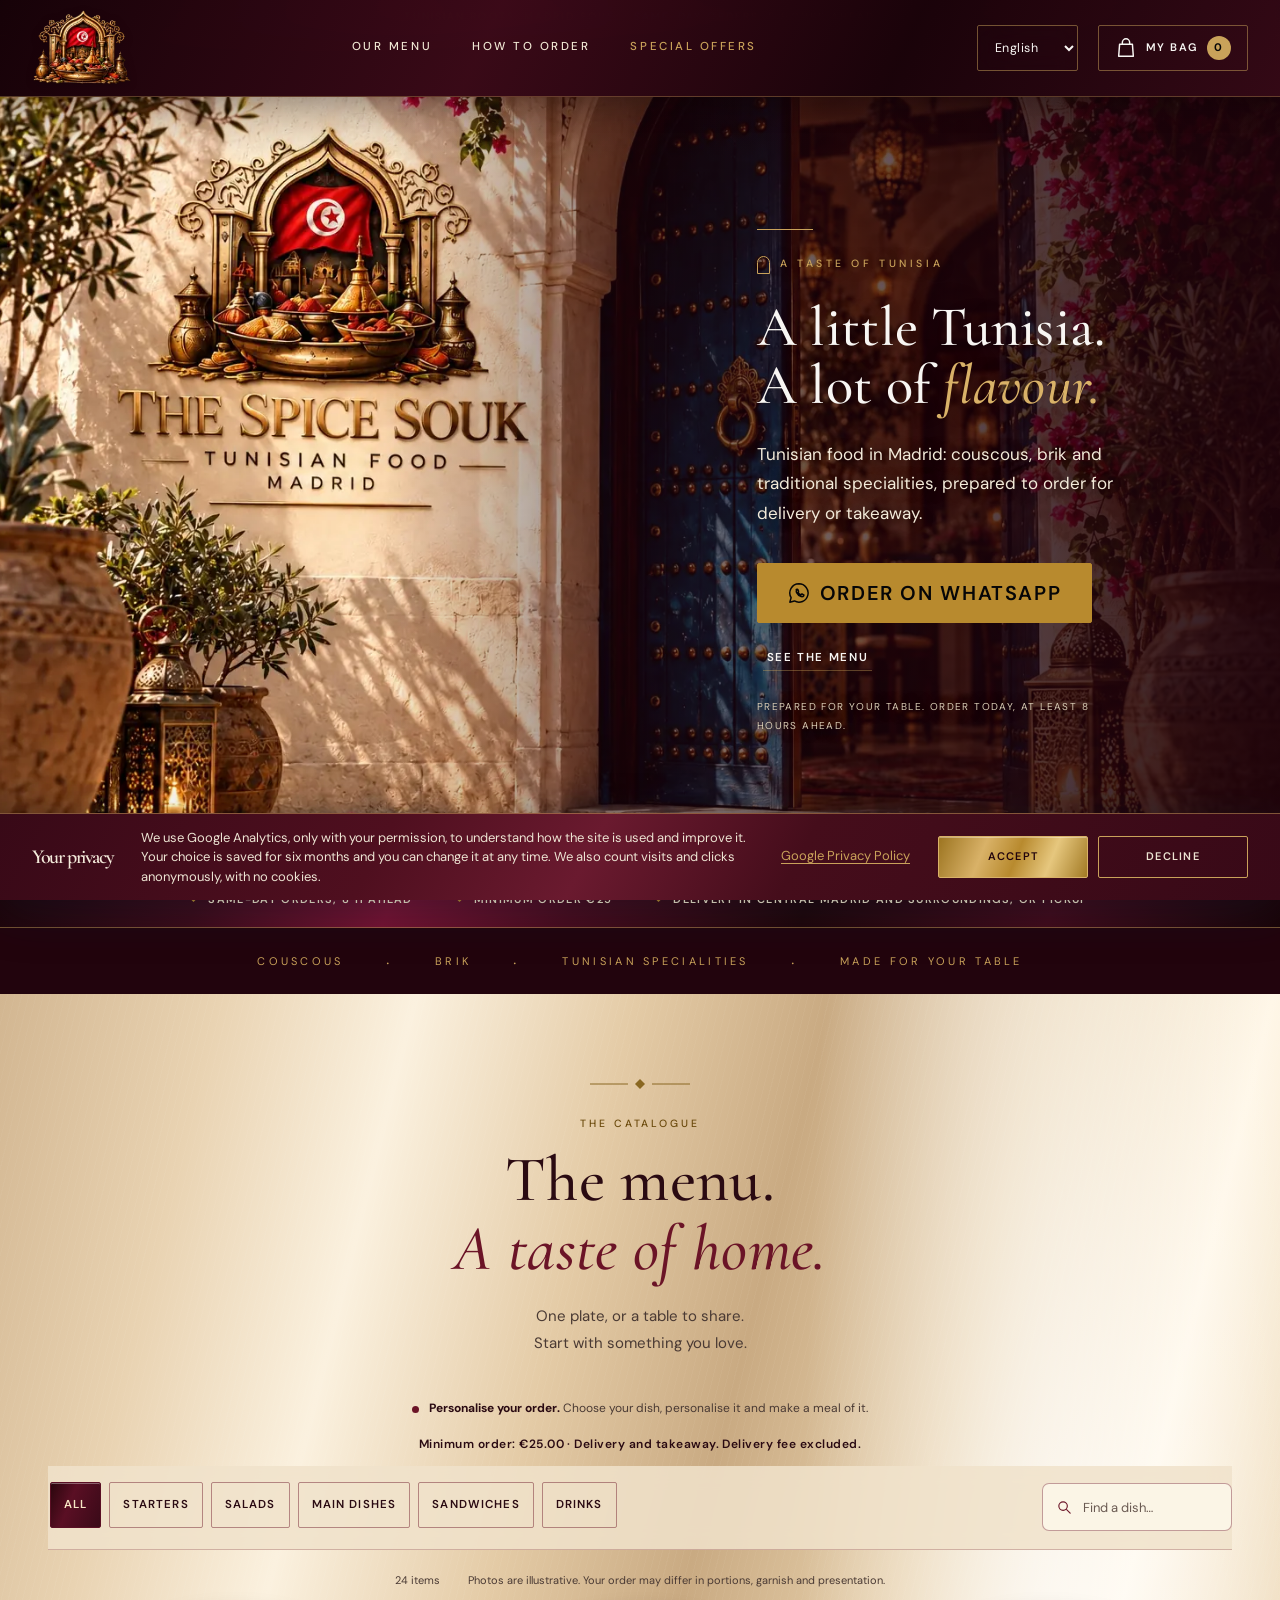
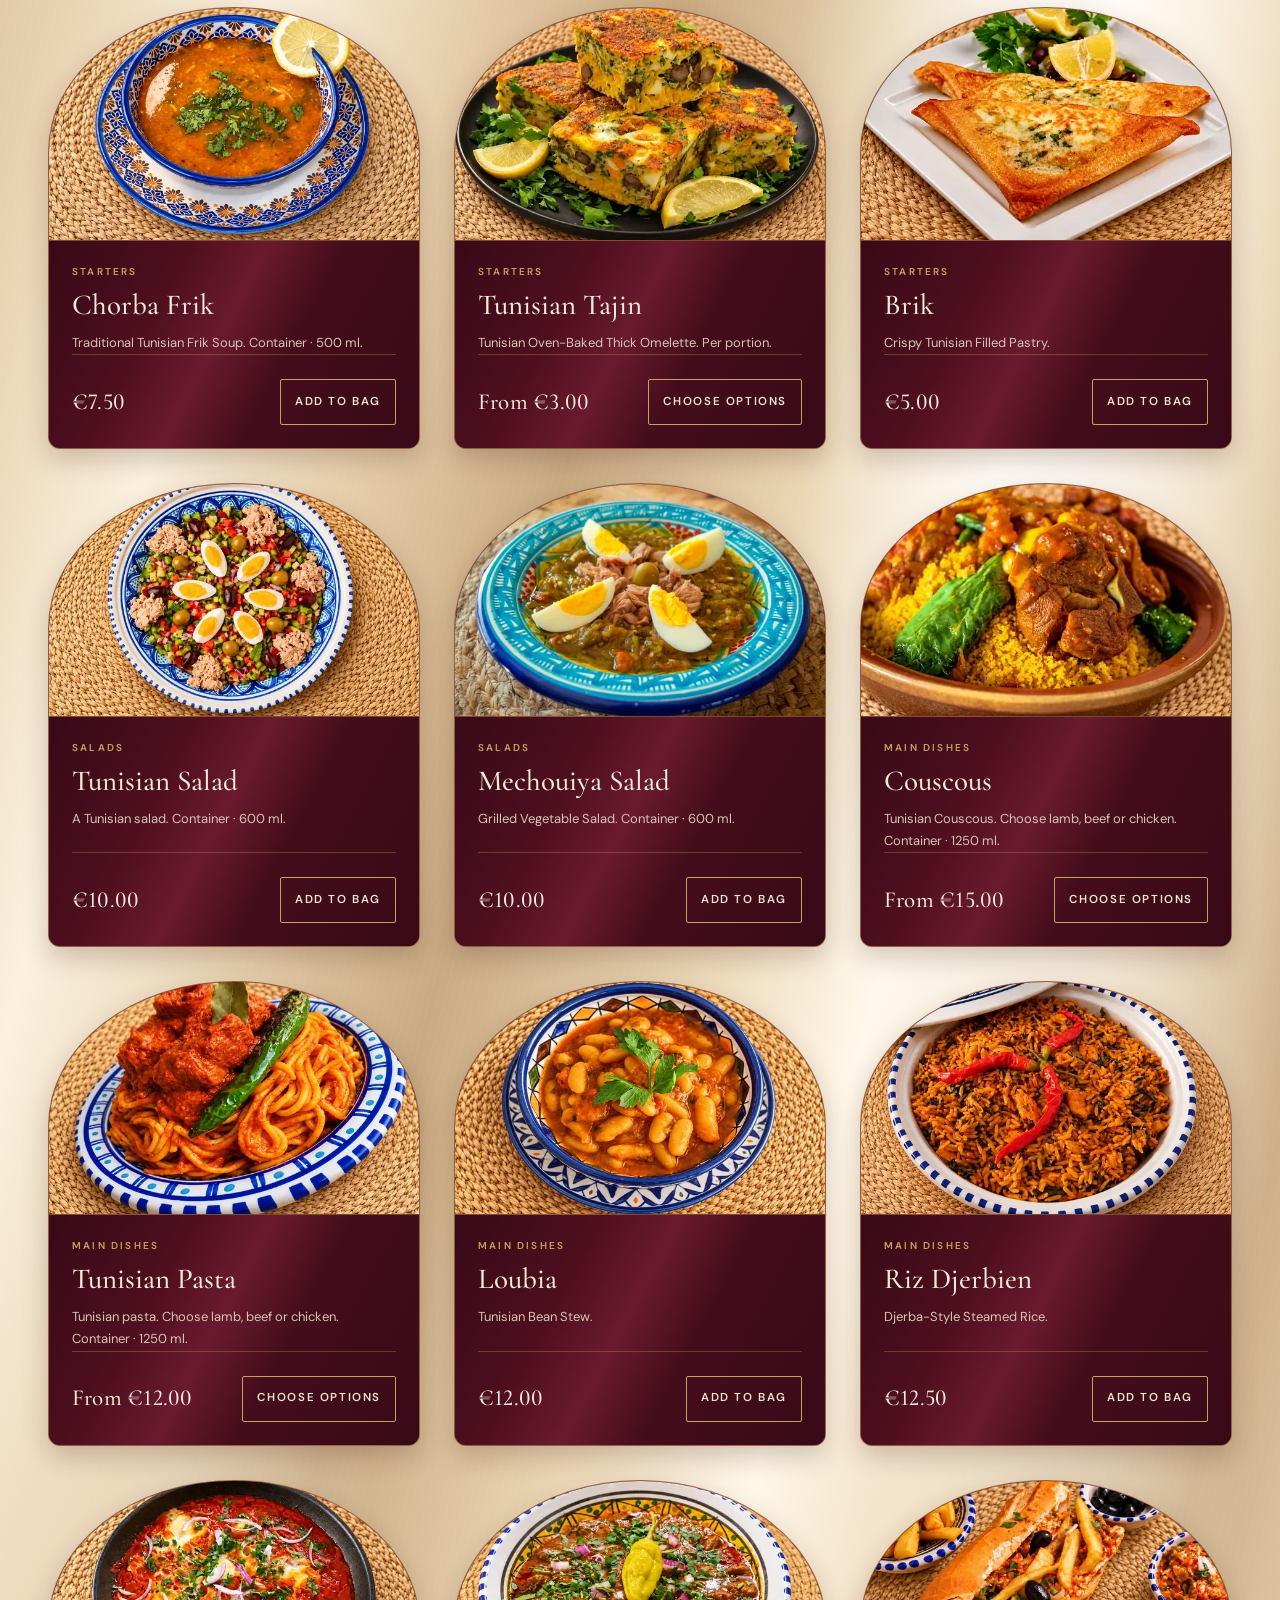
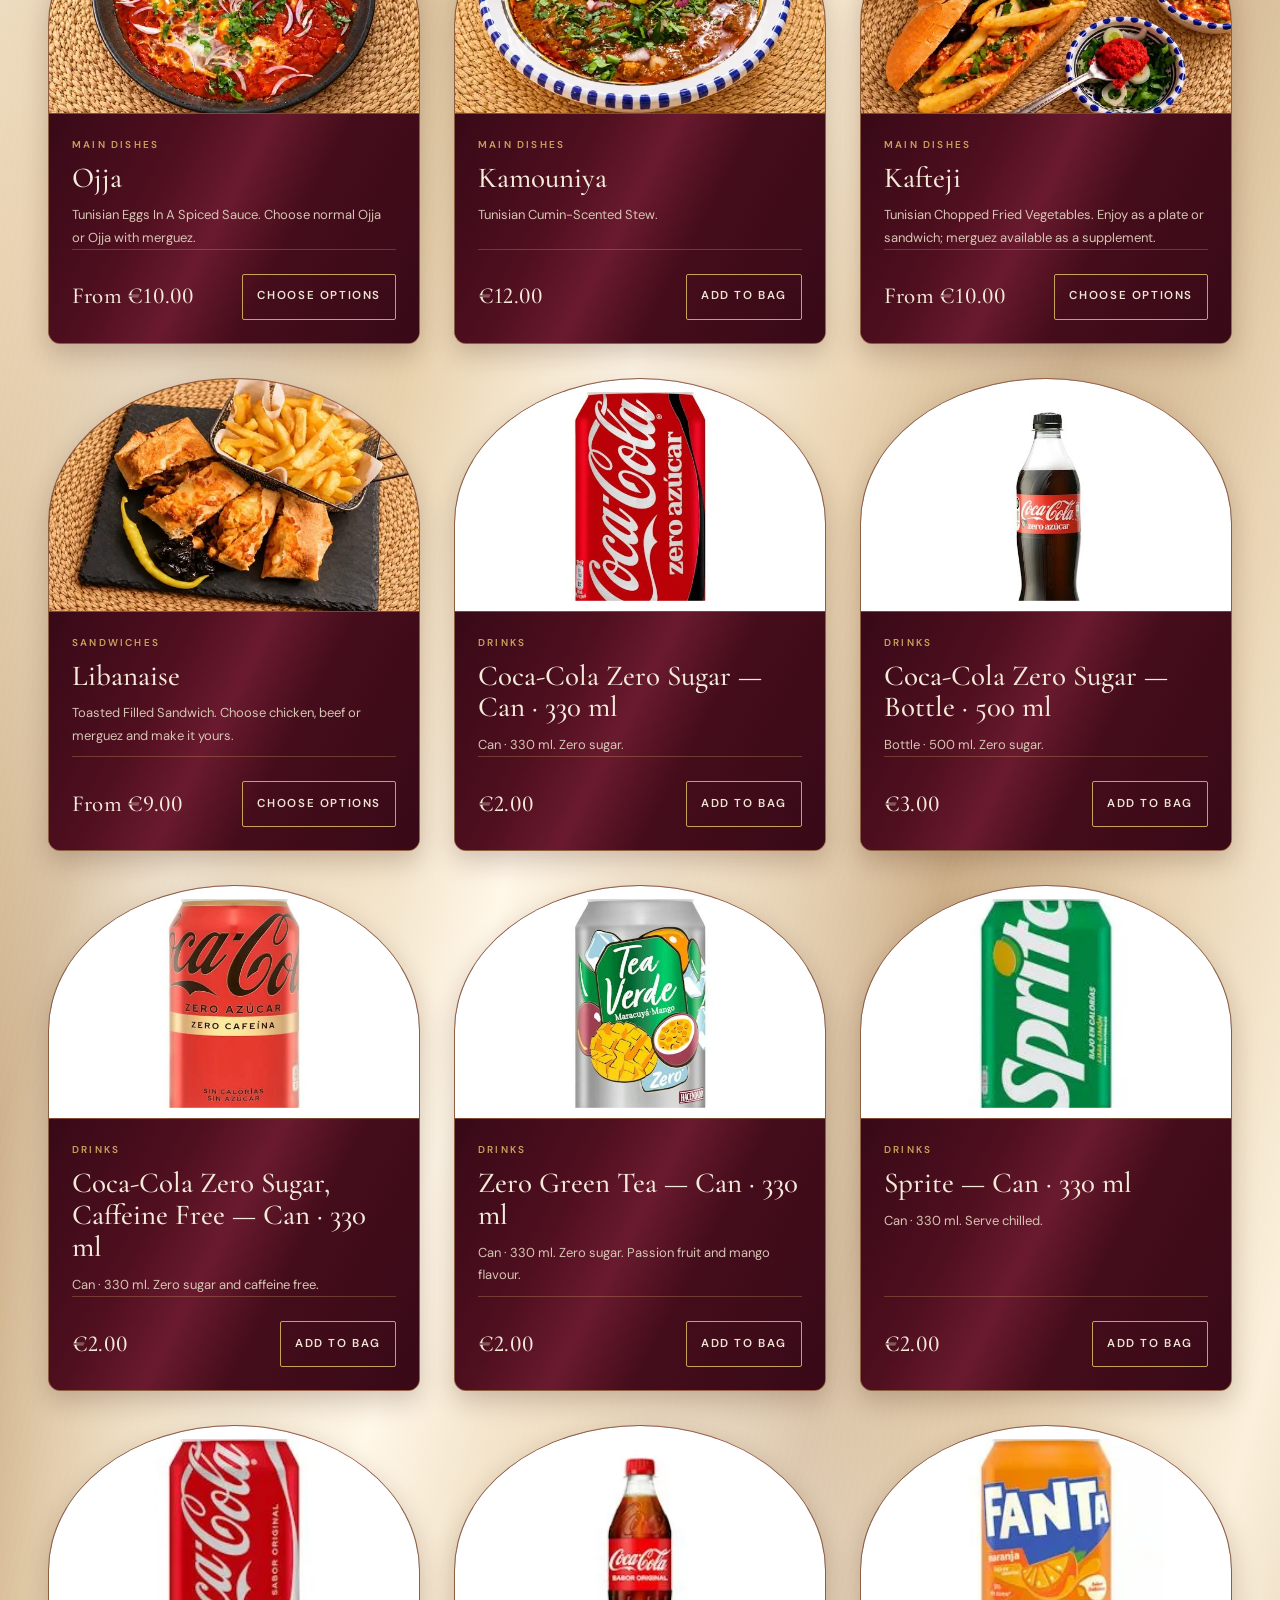
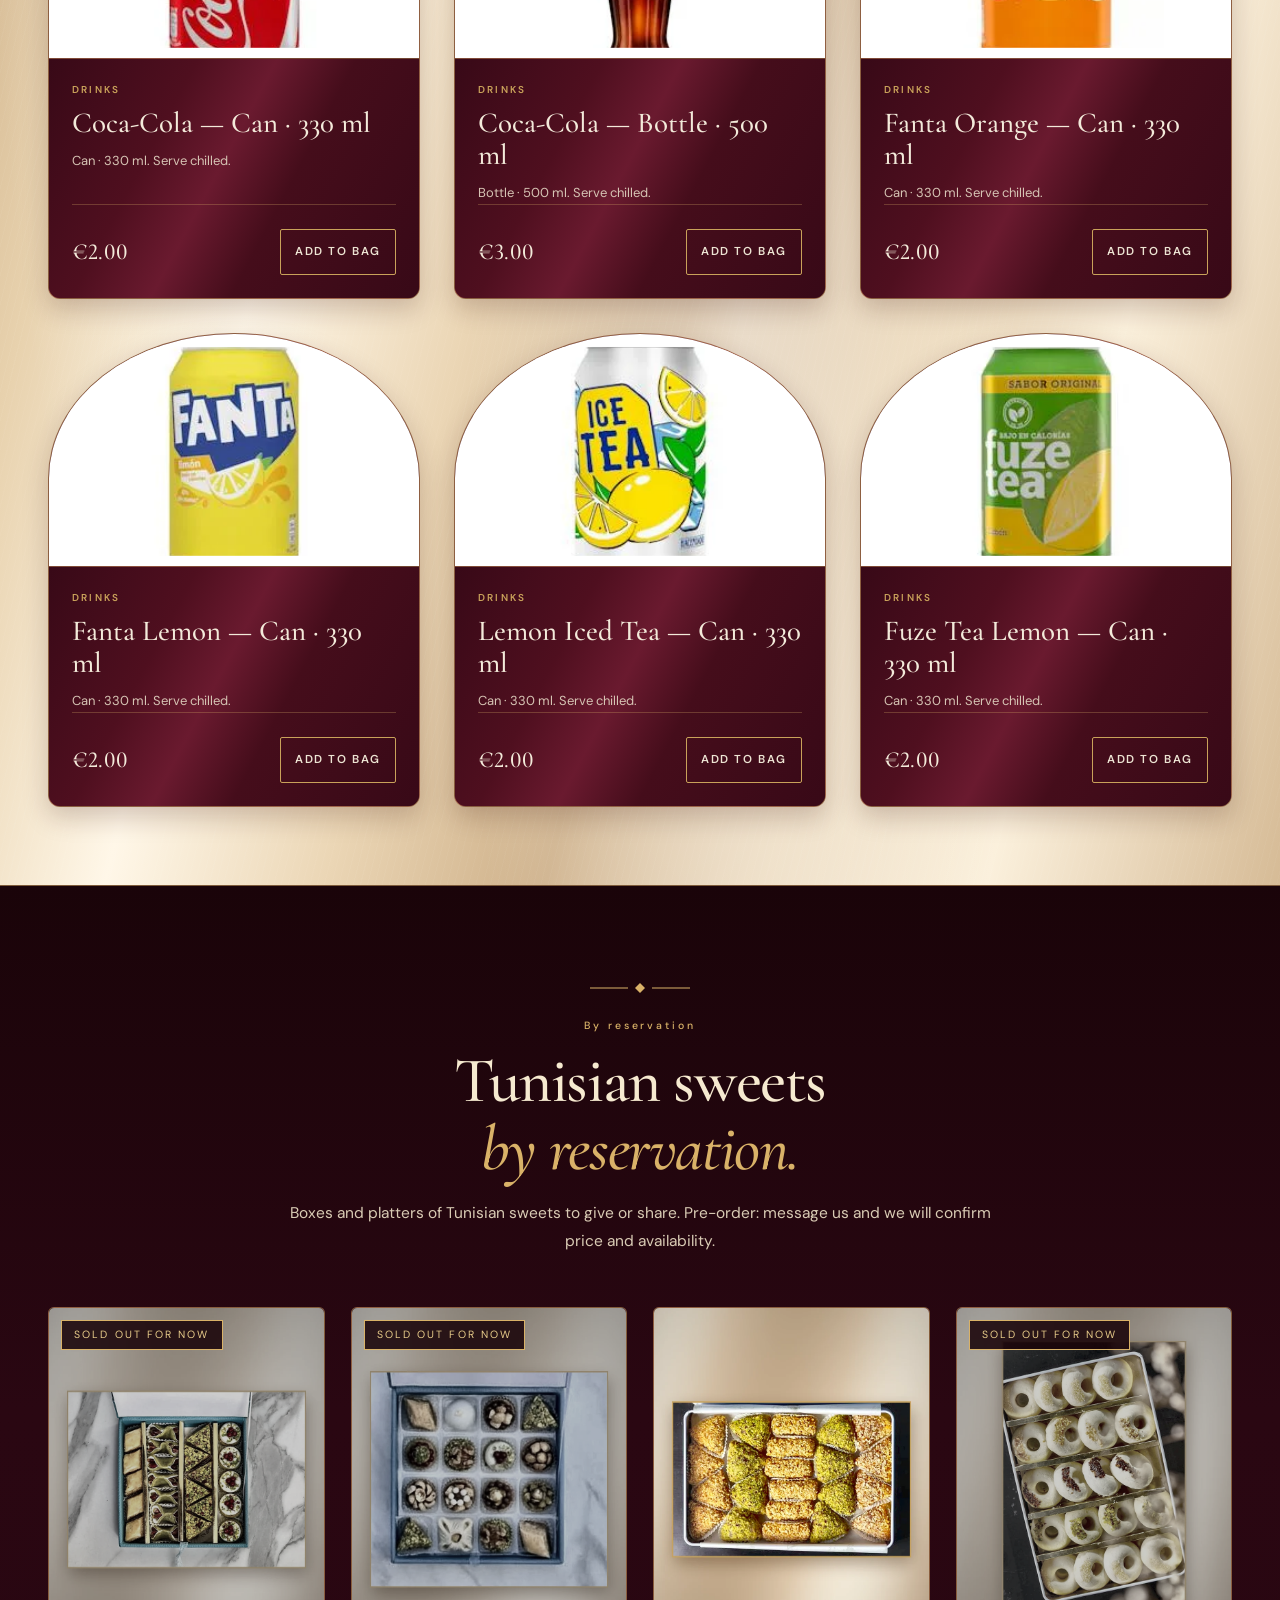
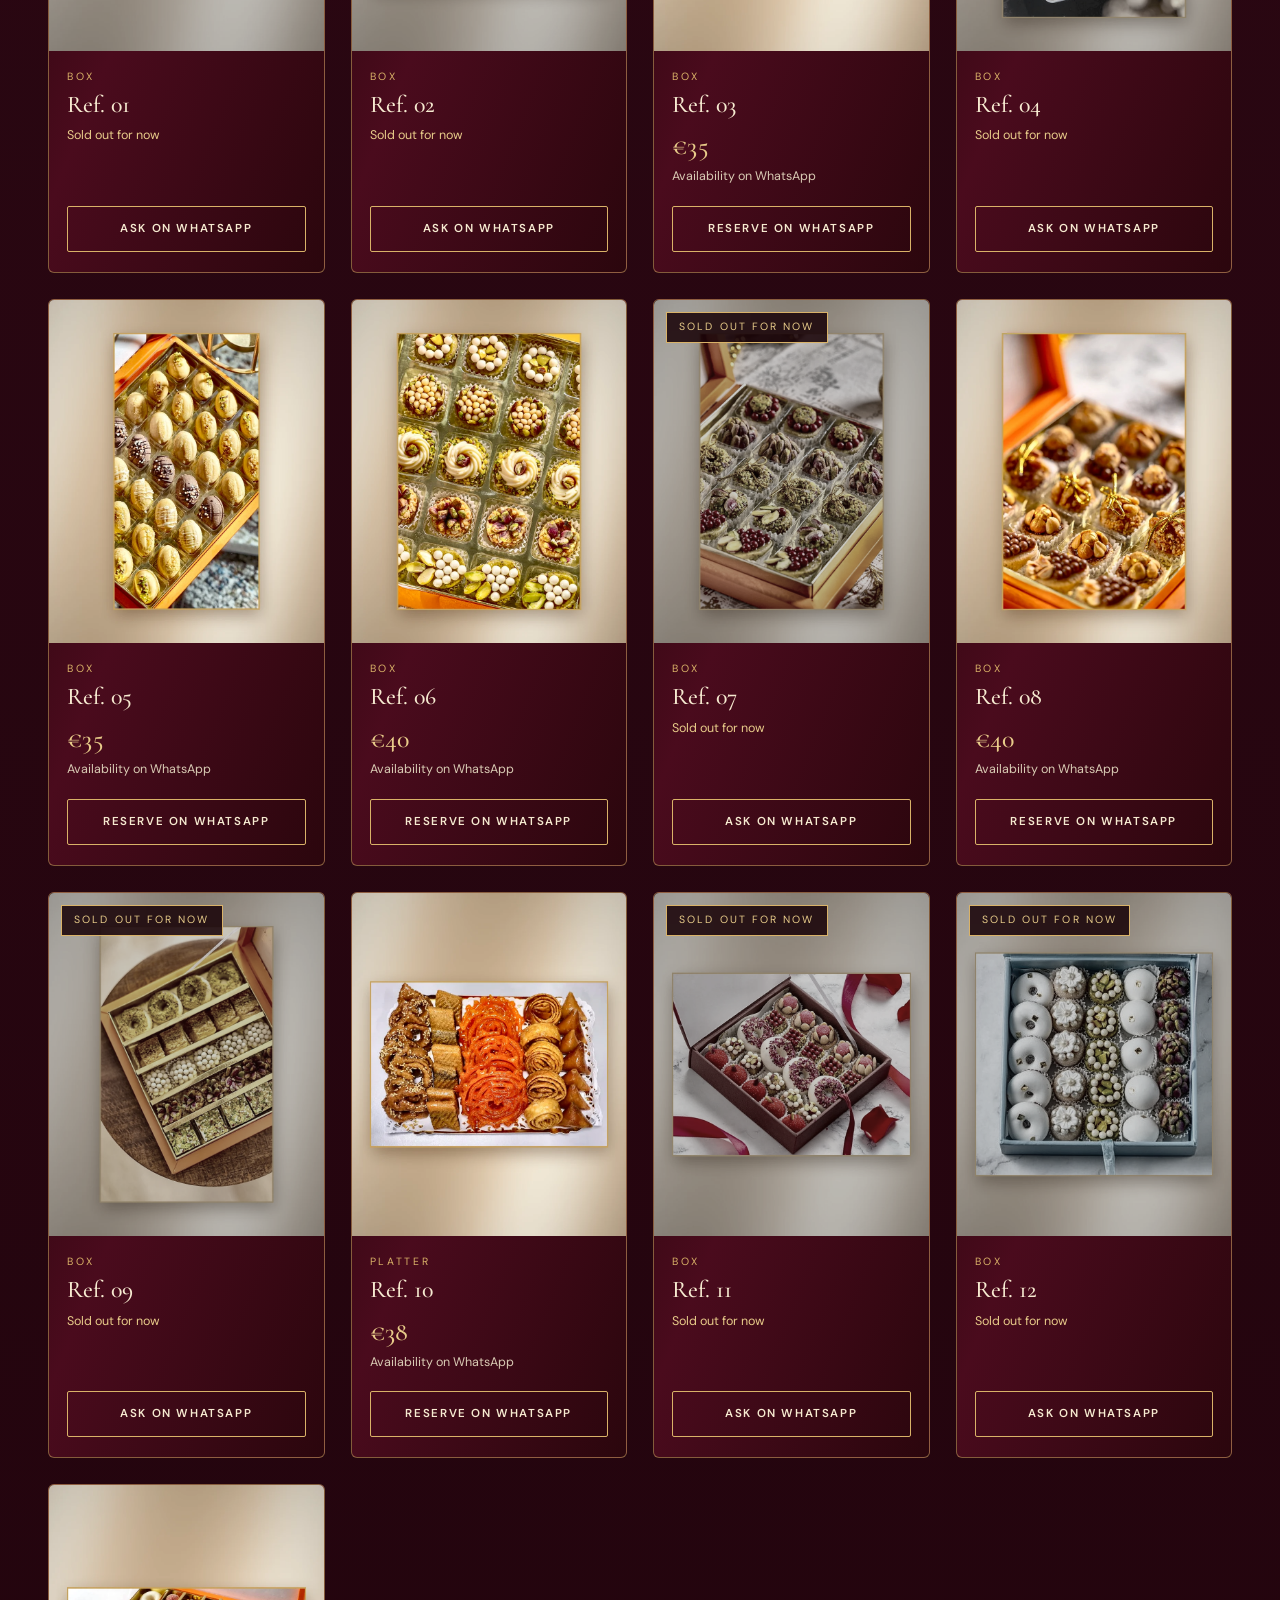
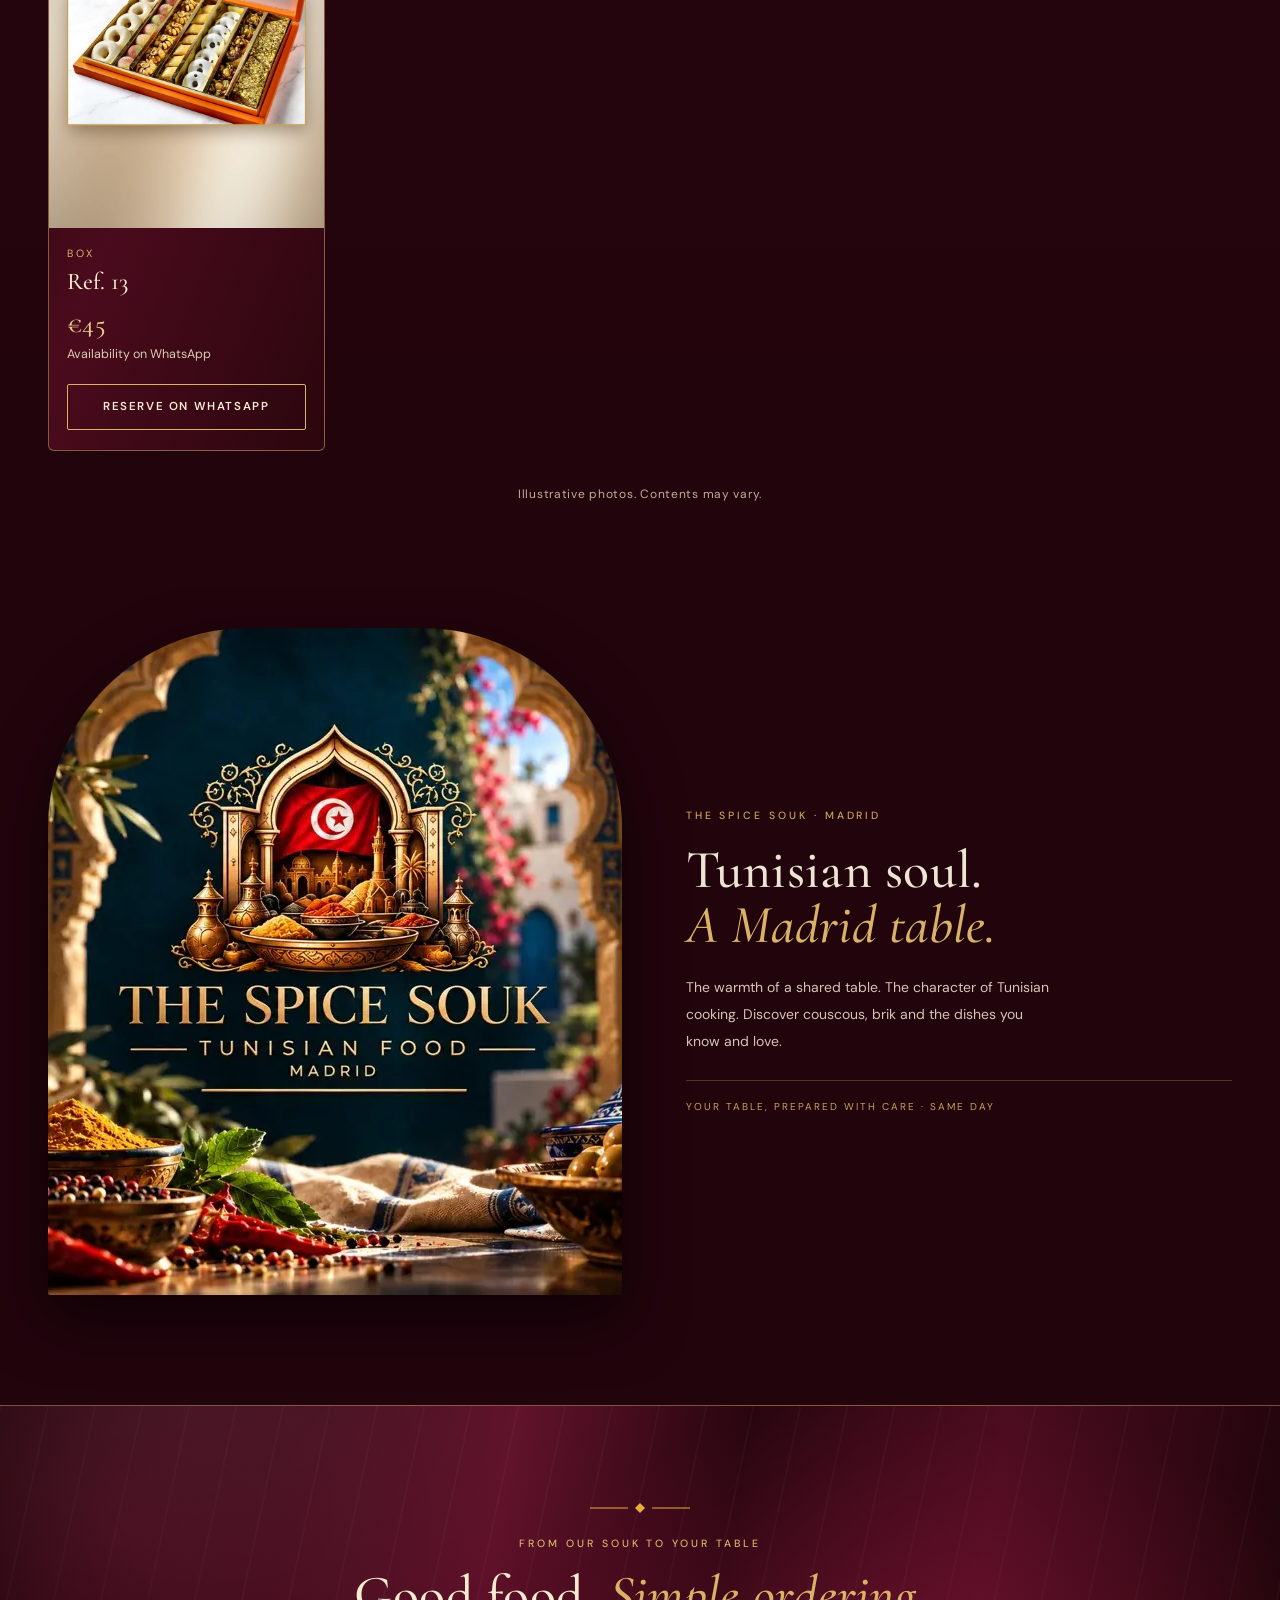
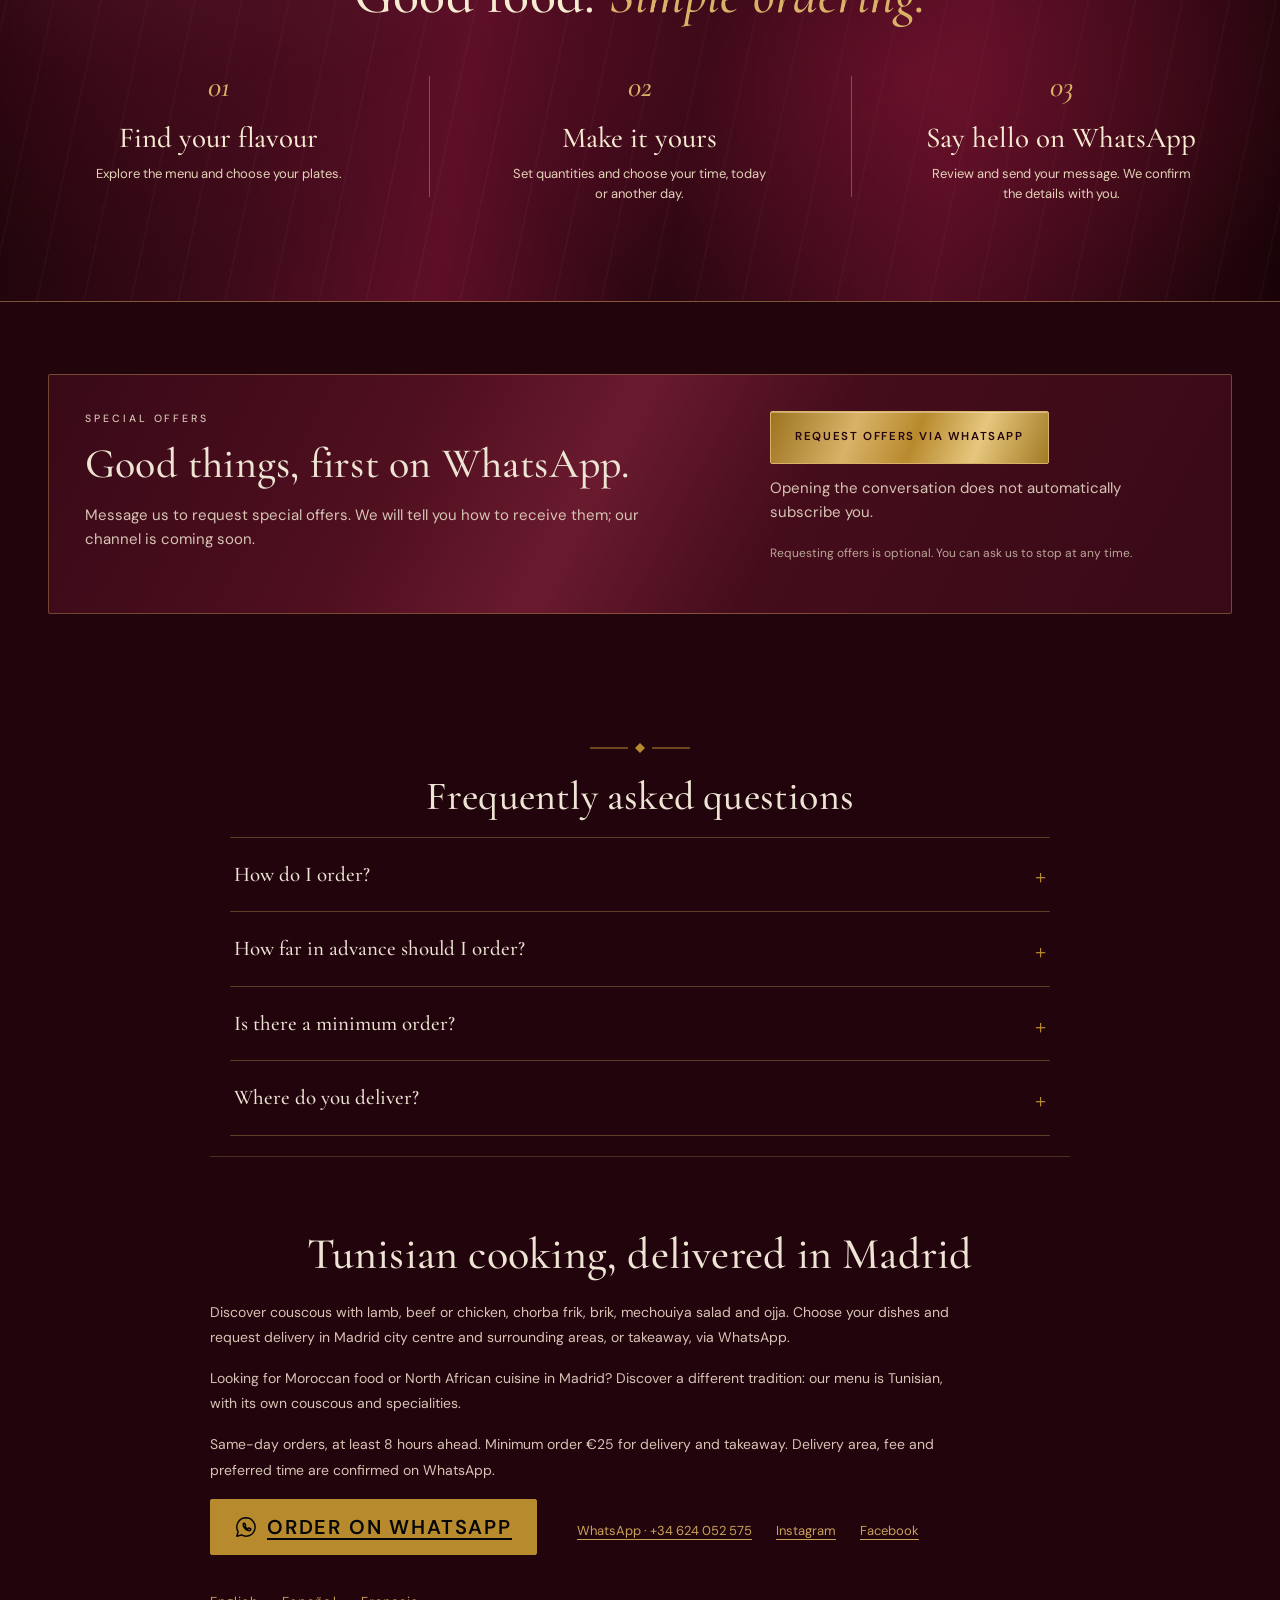
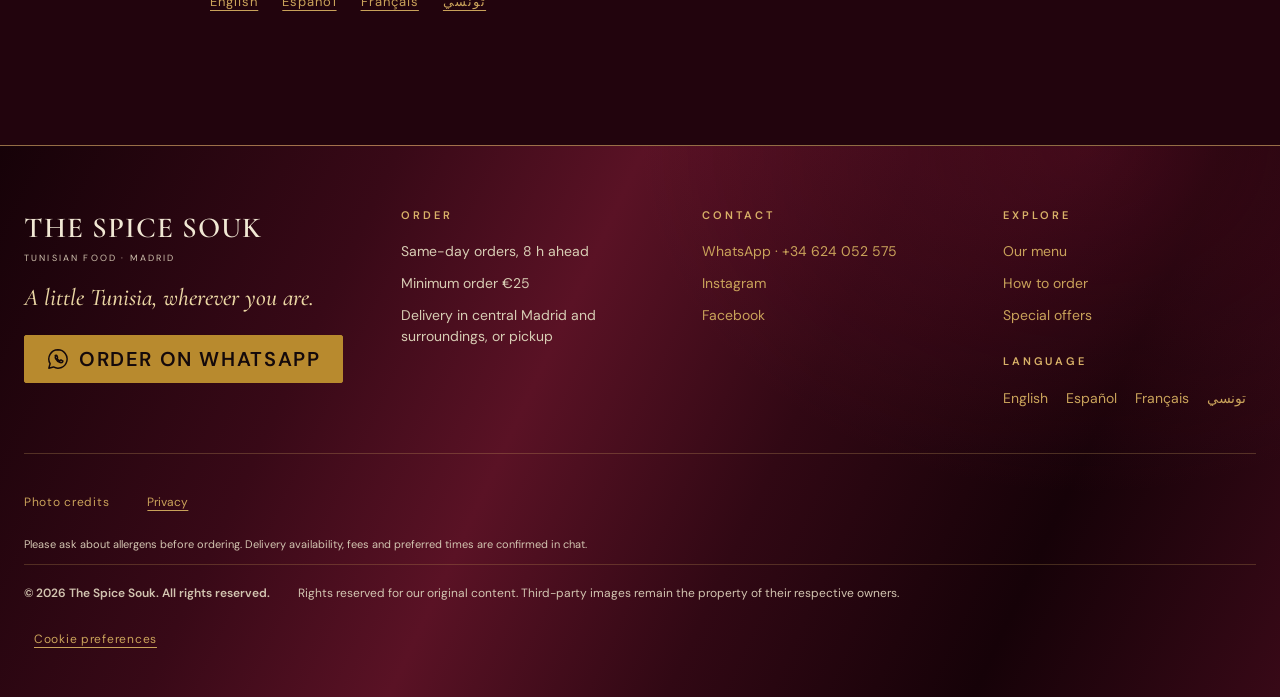
==== commit 5947751b: "Pedidos el mismo día: 8 h recomendadas y carrito sin límite de antelación" ====
--- a/index.html
+++ b/index.html
@@ -3,16 +3,16 @@
 <head><base href="/"><script type="module" src="analytics.mjs"></script><link rel="stylesheet" href="analytics.css"><meta name="google-site-verification" content="mG6DJ-9KS-ZO-1WUchXSlvk5TZuZ9e3arLNr8OEJn8c" />
   <meta charset="utf-8"><meta name="viewport" content="width=device-width,initial-scale=1">
   <title>Tunisian Food in Madrid | Couscous, Brik & Ojja Delivery | The Spice Souk</title>
-  <meta name="description" content="Home-style Tunisian food in Madrid: couscous, brik, ojja and salads. Delivery in central Madrid and surroundings, or pickup. Order on WhatsApp 24 h ahead; minimum order €25.">
+  <meta name="description" content="Home-style Tunisian food in Madrid: couscous, brik, ojja and salads. Delivery in central Madrid and surroundings, or pickup. Order on WhatsApp for today, 8 h ahead; minimum order €25.">
   <meta name="theme-color" content="#112c39"><meta name="robots" content="index,follow">
   <link rel="canonical" href="https://spicesouk.es/en/"><link rel="alternate" hreflang="en" href="https://spicesouk.es/en/"><link rel="alternate" hreflang="fr" href="https://spicesouk.es/fr/"><link rel="alternate" hreflang="es" href="https://spicesouk.es/es/"><link rel="alternate" hreflang="ar-TN" href="https://spicesouk.es/tn/"><link rel="alternate" hreflang="x-default" href="https://spicesouk.es/en/">
-  <meta property="og:title" content="Tunisian Food in Madrid | Couscous, Brik & Ojja Delivery | The Spice Souk"><meta property="og:description" content="Home-style Tunisian food in Madrid: couscous, brik, ojja and salads. Delivery in central Madrid and surroundings, or pickup. Order on WhatsApp 24 h ahead; minimum order €25."><meta property="og:type" content="website"><meta property="og:url" content="https://spicesouk.es/en/"><meta property="og:image" content="https://spicesouk.es/assets/product-woven-couscous.webp"><meta name="twitter:card" content="summary_large_image">
+  <meta property="og:title" content="Tunisian Food in Madrid | Couscous, Brik & Ojja Delivery | The Spice Souk"><meta property="og:description" content="Home-style Tunisian food in Madrid: couscous, brik, ojja and salads. Delivery in central Madrid and surroundings, or pickup. Order on WhatsApp for today, 8 h ahead; minimum order €25."><meta property="og:type" content="website"><meta property="og:url" content="https://spicesouk.es/en/"><meta property="og:image" content="https://spicesouk.es/assets/product-woven-couscous.webp"><meta name="twitter:card" content="summary_large_image">
   <link rel="icon" href="assets/favicon.svg" type="image/svg+xml"><link rel="stylesheet" href="style.css"><link rel="stylesheet" href="mejoras.css">
   <link rel="preload" as="font" href="assets/fonts/cormorant.woff2" type="font/woff2" crossorigin><link rel="preload" as="font" href="assets/fonts/dm-sans.woff2" type="font/woff2" crossorigin><link rel="preload" as="image" href="assets/welcome-hero.webp" media="(min-width:641px)"><link rel="preload" as="image" href="assets/welcome-hero-mobile.webp" fetchpriority="high" media="(max-width:640px)"><script type="module" src="app.mjs"></script>
-<meta property="og:site_name" content="The Spice Souk"><meta property="og:locale" content="en_GB"><meta property="og:image:alt" content="Couscous"><meta name="twitter:title" content="Tunisian Food in Madrid | Couscous, Brik & Ojja Delivery | The Spice Souk"><meta name="twitter:description" content="Home-style Tunisian food in Madrid: couscous, brik, ojja and salads. Delivery in central Madrid and surroundings, or pickup. Order on WhatsApp 24 h ahead; minimum order €25."><meta name="twitter:image" content="https://spicesouk.es/assets/product-woven-couscous.webp"><script type="application/ld+json">{"@context":"https://schema.org","@graph":[{"@type":["FoodEstablishment","Restaurant"],"@id":"https://spicesouk.es/#foodestablishment","name":"The Spice Souk","url":"https://spicesouk.es/en/","image":"https://spicesouk.es/assets/welcome-hero.webp","logo":"https://spicesouk.es/assets/header-emblem.webp","telephone":"+34624052575","servesCuisine":["Tunisian","Comida tunecina"],"priceRange":"€2–€20","address":{"@type":"PostalAddress","addressLocality":"Madrid","addressRegion":"Comunidad de Madrid","addressCountry":"ES"},"areaServed":{"@type":"City","name":"Madrid"},"hasMenu":{"@id":"https://spicesouk.es/en/#menu"},"sameAs":["https://www.instagram.com/thespicesoukmadrid/","https://www.facebook.com/TheSpiceSouk/"],"potentialAction":{"@type":"OrderAction","target":{"@type":"EntryPoint","urlTemplate":"https://wa.me/34624052575?text=Hello%2C%20I%20come%20from%20the%20website%20and%20I%27d%20like%20to%20place%20an%20order","actionPlatform":["http://schema.org/DesktopWebPlatform","http://schema.org/MobileWebPlatform"]},"deliveryMethod":["http://purl.org/goodrelations/v1#DeliveryModeOwnFleet","http://purl.org/goodrelations/v1#DeliveryModePickUp"]}},{"@type":"FAQPage","@id":"https://spicesouk.es/en/#faq","inLanguage":"en","mainEntity":[{"@type":"Question","name":"How do I order?","acceptedAnswer":{"@type":"Answer","text":"Pick your dishes from the menu and tap “Order on WhatsApp”. A message with your order opens; review it and send it. The order is confirmed once we reply."}},{"@type":"Question","name":"How far in advance should I order?","acceptedAnswer":{"@type":"Answer","text":"At least 24 hours ahead. Everything is prepared to order."}},{"@type":"Question","name":"Is there a minimum order?","acceptedAnswer":{"@type":"Answer","text":"Yes, €25 for delivery and pickup. The delivery fee is not included."}},{"@type":"Question","name":"Where do you deliver?","acceptedAnswer":{"@type":"Answer","text":"Central Madrid and surroundings, or you can pick up your order. Area, delivery fee and time are confirmed on WhatsApp."}}]},{"@type":"Organization","@id":"https://spicesouk.es/#organization","name":"The Spice Souk","url":"https://spicesouk.es","logo":"https://spicesouk.es/assets/header-emblem.webp","telephone":"+34624052575","sameAs":["https://www.instagram.com/thespicesoukmadrid/","https://www.facebook.com/TheSpiceSouk/"],"areaServed":{"@type":"City","name":"Madrid"},"description":"Tunisian food in Madrid: couscous, brik and traditional specialities, prepared to order for delivery or takeaway."},{"@type":"WebSite","@id":"https://spicesouk.es/#website","url":"https://spicesouk.es","name":"The Spice Souk","publisher":{"@id":"https://spicesouk.es/#organization"},"inLanguage":["en","es","fr","aeb"]},{"@type":"WebPage","@id":"https://spicesouk.es/en/","url":"https://spicesouk.es/en/","name":"Tunisian Food in Madrid | Couscous & Brik | The Spice Souk","description":"Home-style Tunisian food in Madrid: couscous, brik, ojja and salads. Delivery in central Madrid and surroundings, or pickup. Order on WhatsApp 24 h ahead; minimum order €25.","inLanguage":"en","isPartOf":{"@id":"https://spicesouk.es/#website"},"mainEntity":{"@id":"https://spicesouk.es/en/#menu"}},{"@type":"Menu","@id":"https://spicesouk.es/en/#menu","name":"Our menu","url":"https://spicesouk.es/en/#menu","inLanguage":"en","hasMenuSection":[{"@type":"MenuSection","name":"Starters","hasMenuItem":[{"@type":"MenuItem","name":"Chorba Frik","description":"Traditional Tunisian Frik Soup. Container · 500 ml.","image":"https://spicesouk.es/assets/product-woven-chorba-frik.webp","offers":[{"@type":"Offer","name":"Chorba Frik","price":"7.50","priceCurrency":"EUR","availability":"https://schema.org/InStock"}]},{"@type":"MenuItem","name":"Tunisian Tajin","description":"Tunisian Oven-Baked Thick Omelette. Per portion.","image":"https://spicesouk.es/assets/product-woven-tajin.webp","offers":[{"@type":"Offer","name":"Chicken","price":"5.00","priceCurrency":"EUR","availability":"https://schema.org/InStock"},{"@type":"Offer","name":"Tuna","price":"3.00","priceCurrency":"EUR","availability":"https://schema.org/InStock"}]},{"@type":"MenuItem","name":"Brik","description":"Crispy Tunisian Filled Pastry.","image":"https://spicesouk.es/assets/product-woven-brik.webp","offers":[{"@type":"Offer","name":"Brik","price":"5.00","priceCurrency":"EUR","availability":"https://schema.org/InStock"}]}]},{"@type":"MenuSection","name":"Salads","hasMenuItem":[{"@type":"MenuItem","name":"Tunisian Salad","description":"A Tunisian salad. Container · 600 ml.","image":"https://spicesouk.es/assets/product-woven-salad.webp","offers":[{"@type":"Offer","name":"Tunisian Salad","price":"10.00","priceCurrency":"EUR","availability":"https://schema.org/InStock"}]},{"@type":"MenuItem","name":"Mechouiya Salad","description":"Grilled Vegetable Salad. Container · 600 ml.","image":"https://spicesouk.es/assets/product-woven-mechouiya.webp","offers":[{"@type":"Offer","name":"Mechouiya Salad","price":"10.00","priceCurrency":"EUR","availability":"https://schema.org/InStock"}]}]},{"@type":"MenuSection","name":"Main Dishes","hasMenuItem":[{"@type":"MenuItem","name":"Couscous","description":"Tunisian Couscous. Choose lamb, beef or chicken. Container · 1250 ml.","image":"https://spicesouk.es/assets/product-woven-couscous.webp","offers":[{"@type":"Offer","name":"Lamb","price":"20.00","priceCurrency":"EUR","availability":"https://schema.org/InStock"},{"@type":"Offer","name":"Beef","price":"18.00","priceCurrency":"EUR","availability":"https://schema.org/InStock"},{"@type":"Offer","name":"Chicken","price":"15.00","priceCurrency":"EUR","availability":"https://schema.org/InStock"}]},{"@type":"MenuItem","name":"Tunisian Pasta","description":"Tunisian pasta. Choose lamb, beef or chicken. Container · 1250 ml.","image":"https://spicesouk.es/assets/product-woven-pasta.webp","offers":[{"@type":"Offer","name":"Lamb","price":"15.00","priceCurrency":"EUR","availability":"https://schema.org/InStock"},{"@type":"Offer","name":"Beef","price":"13.00","priceCurrency":"EUR","availability":"https://schema.org/InStock"},{"@type":"Offer","name":"Chicken","price":"12.00","priceCurrency":"EUR","availability":"https://schema.org/InStock"}]},{"@type":"MenuItem","name":"Loubia","description":"Tunisian Bean Stew.","image":"https://spicesouk.es/assets/product-woven-loubia.webp","offers":[{"@type":"Offer","name":"Loubia","price":"12.00","priceCurrency":"EUR","availability":"https://schema.org/InStock"}]},{"@type":"MenuItem","name":"Riz Djerbien","description":"Djerba-Style Steamed Rice.","image":"https://spicesouk.es/assets/product-woven-riz-djerbien.webp","offers":[{"@type":"Offer","name":"Riz Djerbien","price":"12.50","priceCurrency":"EUR","availability":"https://schema.org/InStock"}]},{"@type":"MenuItem","name":"Ojja","description":"Tunisian Eggs In A Spiced Sauce. Choose normal Ojja or Ojja with merguez.","image":"https://spicesouk.es/assets/product-woven-ojja.webp","offers":[{"@type":"Offer","name":"Normal","price":"10.00","priceCurrency":"EUR","availability":"https://schema.org/InStock"},{"@type":"Offer","name":"With Merguez","price":"12.50","priceCurrency":"EUR","availability":"https://schema.org/InStock"}]},{"@type":"MenuItem","name":"Kamouniya","description":"Tunisian Cumin-Scented Stew.","image":"https://spicesouk.es/assets/product-woven-kamouniya.webp","offers":[{"@type":"Offer","name":"Kamouniya","price":"12.00","priceCurrency":"EUR","availability":"https://schema.org/InStock"}]},{"@type":"MenuItem","name":"Kafteji","description":"Tunisian Chopped Fried Vegetables. Enjoy as a plate or sandwich; merguez available as a supplement.","image":"https://spicesouk.es/assets/product-woven-kafteji-sandwich.webp","offers":[{"@type":"Offer","name":"Sandwich","price":"10.00","priceCurrency":"EUR","availability":"https://schema.org/InStock"},{"@type":"Offer","name":"Plate","price":"10.00","priceCurrency":"EUR","availability":"https://schema.org/InStock"}]}]},{"@type":"MenuSection","name":"Sandwiches","hasMenuItem":[{"@type":"MenuItem","name":"Libanaise","description":"Toasted Filled Sandwich. Choose chicken, beef or merguez and make it yours.","image":"https://spicesouk.es/assets/product-woven-libanaise.webp","offers":[{"@type":"Offer","name":"Chicken","price":"9.00","priceCurrency":"EUR","availability":"https://schema.org/InStock"},{"@type":"Offer","name":"Beef","price":"11.00","priceCurrency":"EUR","availability":"https://schema.org/InStock"},{"@type":"Offer","name":"Merguez","price":"11.00","priceCurrency":"EUR","availability":"https://schema.org/InStock"}]}]},{"@type":"MenuSection","name":"Drinks","hasMenuItem":[{"@type":"MenuItem","name":"Coca-Cola Zero Sugar — Can · 330 ml","description":"Can · 330 ml. Zero sugar.","image":"https://spicesouk.es/assets/coca-cola-zero-can.webp","offers":[{"@type":"Offer","name":"Coca-Cola Zero Sugar — Can · 330 ml","price":"2.00","priceCurrency":"EUR","availability":"https://schema.org/InStock"}]},{"@type":"MenuItem","name":"Coca-Cola Zero Sugar — Bottle · 500 ml","description":"Bottle · 500 ml. Zero sugar.","image":"https://spicesouk.es/assets/coca-cola-zero-500.webp","offers":[{"@type":"Offer","name":"Coca-Cola Zero Sugar — Bottle · 500 ml","price":"3.00","priceCurrency":"EUR","availability":"https://schema.org/InStock"}]},{"@type":"MenuItem","name":"Coca-Cola Zero Sugar, Caffeine Free — Can · 330 ml","description":"Can · 330 ml. Zero sugar and caffeine free.","image":"https://spicesouk.es/assets/coca-cola-zero-caffeine-free-can.webp","offers":[{"@type":"Offer","name":"Coca-Cola Zero Sugar, Caffeine Free — Can · 330 ml","price":"2.00","priceCurrency":"EUR","availability":"https://schema.org/InStock"}]},{"@type":"MenuItem","name":"Zero Green Tea — Can · 330 ml","description":"Can · 330 ml. Zero sugar. Passion fruit and mango flavour.","image":"https://spicesouk.es/assets/iced-tea-green-zero-can.webp","offers":[{"@type":"Offer","name":"Zero Green Tea — Can · 330 ml","price":"2.00","priceCurrency":"EUR","availability":"https://schema.org/InStock"}]},{"@type":"MenuItem","name":"Sprite — Can · 330 ml","description":"Can · 330 ml. Serve chilled.","image":"https://spicesouk.es/assets/sprite-can.webp","offers":[{"@type":"Offer","name":"Sprite — Can · 330 ml","price":"2.00","priceCurrency":"EUR","availability":"https://schema.org/InStock"}]},{"@type":"MenuItem","name":"Coca-Cola — Can · 330 ml","description":"Can · 330 ml. Serve chilled.","image":"https://spicesouk.es/assets/coca-cola-can.webp","offers":[{"@type":"Offer","name":"Coca-Cola — Can · 330 ml","price":"2.00","priceCurrency":"EUR","availability":"https://schema.org/InStock"}]},{"@type":"MenuItem","name":"Coca-Cola — Bottle · 500 ml","description":"Bottle · 500 ml. Serve chilled.","image":"https://spicesouk.es/assets/coca-cola-500.webp","offers":[{"@type":"Offer","name":"Coca-Cola — Bottle · 500 ml","price":"3.00","priceCurrency":"EUR","availability":"https://schema.org/InStock"}]},{"@type":"MenuItem","name":"Fanta Orange — Can · 330 ml","description":"Can · 330 ml. Serve chilled.","image":"https://spicesouk.es/assets/fanta-orange-can.webp","offers":[{"@type":"Offer","name":"Fanta Orange — Can · 330 ml","price":"2.00","priceCurrency":"EUR","availability":"https://schema.org/InStock"}]},{"@type":"MenuItem","name":"Fanta Lemon — Can · 330 ml","description":"Can · 330 ml. Serve chilled.","image":"https://spicesouk.es/assets/fanta-lemon-can.webp","offers":[{"@type":"Offer","name":"Fanta Lemon — Can · 330 ml","price":"2.00","priceCurrency":"EUR","availability":"https://schema.org/InStock"}]},{"@type":"MenuItem","name":"Lemon Iced Tea — Can · 330 ml","description":"Can · 330 ml. Serve chilled.","image":"https://spicesouk.es/assets/iced-tea-lemon-can.webp","offers":[{"@type":"Offer","name":"Lemon Iced Tea — Can · 330 ml","price":"2.00","priceCurrency":"EUR","availability":"https://schema.org/InStock"}]},{"@type":"MenuItem","name":"Fuze Tea Lemon — Can · 330 ml","description":"Can · 330 ml. Serve chilled.","image":"https://spicesouk.es/assets/fuze-tea-can.webp","offers":[{"@type":"Offer","name":"Fuze Tea Lemon — Can · 330 ml","price":"2.00","priceCurrency":"EUR","availability":"https://schema.org/InStock"}]}]}]}]}</script></head>
+<meta property="og:site_name" content="The Spice Souk"><meta property="og:locale" content="en_GB"><meta property="og:image:alt" content="Couscous"><meta name="twitter:title" content="Tunisian Food in Madrid | Couscous, Brik & Ojja Delivery | The Spice Souk"><meta name="twitter:description" content="Home-style Tunisian food in Madrid: couscous, brik, ojja and salads. Delivery in central Madrid and surroundings, or pickup. Order on WhatsApp for today, 8 h ahead; minimum order €25."><meta name="twitter:image" content="https://spicesouk.es/assets/product-woven-couscous.webp"><script type="application/ld+json">{"@context":"https://schema.org","@graph":[{"@type":["FoodEstablishment","Restaurant"],"@id":"https://spicesouk.es/#foodestablishment","name":"The Spice Souk","url":"https://spicesouk.es/en/","image":"https://spicesouk.es/assets/welcome-hero.webp","logo":"https://spicesouk.es/assets/header-emblem.webp","telephone":"+34624052575","servesCuisine":["Tunisian","Comida tunecina"],"priceRange":"€2–€20","address":{"@type":"PostalAddress","addressLocality":"Madrid","addressRegion":"Comunidad de Madrid","addressCountry":"ES"},"areaServed":{"@type":"City","name":"Madrid"},"hasMenu":{"@id":"https://spicesouk.es/en/#menu"},"sameAs":["https://www.instagram.com/thespicesoukmadrid/","https://www.facebook.com/TheSpiceSouk/"],"potentialAction":{"@type":"OrderAction","target":{"@type":"EntryPoint","urlTemplate":"https://wa.me/34624052575?text=Hello%2C%20I%20come%20from%20the%20website%20and%20I%27d%20like%20to%20place%20an%20order","actionPlatform":["http://schema.org/DesktopWebPlatform","http://schema.org/MobileWebPlatform"]},"deliveryMethod":["http://purl.org/goodrelations/v1#DeliveryModeOwnFleet","http://purl.org/goodrelations/v1#DeliveryModePickUp"]}},{"@type":"FAQPage","@id":"https://spicesouk.es/en/#faq","inLanguage":"en","mainEntity":[{"@type":"Question","name":"How do I order?","acceptedAnswer":{"@type":"Answer","text":"Pick your dishes from the menu and tap “Order on WhatsApp”. A message with your order opens; review it and send it. The order is confirmed once we reply."}},{"@type":"Question","name":"How far in advance should I order?","acceptedAnswer":{"@type":"Answer","text":"You can order for the same day, at least 8 hours ahead. Everything is prepared to order and confirmed on WhatsApp."}},{"@type":"Question","name":"Is there a minimum order?","acceptedAnswer":{"@type":"Answer","text":"Yes, €25 for delivery and pickup. The delivery fee is not included."}},{"@type":"Question","name":"Where do you deliver?","acceptedAnswer":{"@type":"Answer","text":"Central Madrid and surroundings, or you can pick up your order. Area, delivery fee and time are confirmed on WhatsApp."}}]},{"@type":"Organization","@id":"https://spicesouk.es/#organization","name":"The Spice Souk","url":"https://spicesouk.es","logo":"https://spicesouk.es/assets/header-emblem.webp","telephone":"+34624052575","sameAs":["https://www.instagram.com/thespicesoukmadrid/","https://www.facebook.com/TheSpiceSouk/"],"areaServed":{"@type":"City","name":"Madrid"},"description":"Tunisian food in Madrid: couscous, brik and traditional specialities, prepared to order for delivery or takeaway."},{"@type":"WebSite","@id":"https://spicesouk.es/#website","url":"https://spicesouk.es","name":"The Spice Souk","publisher":{"@id":"https://spicesouk.es/#organization"},"inLanguage":["en","es","fr","aeb"]},{"@type":"WebPage","@id":"https://spicesouk.es/en/","url":"https://spicesouk.es/en/","name":"Tunisian Food in Madrid | Couscous & Brik | The Spice Souk","description":"Home-style Tunisian food in Madrid: couscous, brik, ojja and salads. Delivery in central Madrid and surroundings, or pickup. Order on WhatsApp for today, 8 h ahead; minimum order €25.","inLanguage":"en","isPartOf":{"@id":"https://spicesouk.es/#website"},"mainEntity":{"@id":"https://spicesouk.es/en/#menu"}},{"@type":"Menu","@id":"https://spicesouk.es/en/#menu","name":"Our menu","url":"https://spicesouk.es/en/#menu","inLanguage":"en","hasMenuSection":[{"@type":"MenuSection","name":"Starters","hasMenuItem":[{"@type":"MenuItem","name":"Chorba Frik","description":"Traditional Tunisian Frik Soup. Container · 500 ml.","image":"https://spicesouk.es/assets/product-woven-chorba-frik.webp","offers":[{"@type":"Offer","name":"Chorba Frik","price":"7.50","priceCurrency":"EUR","availability":"https://schema.org/InStock"}]},{"@type":"MenuItem","name":"Tunisian Tajin","description":"Tunisian Oven-Baked Thick Omelette. Per portion.","image":"https://spicesouk.es/assets/product-woven-tajin.webp","offers":[{"@type":"Offer","name":"Chicken","price":"5.00","priceCurrency":"EUR","availability":"https://schema.org/InStock"},{"@type":"Offer","name":"Tuna","price":"3.00","priceCurrency":"EUR","availability":"https://schema.org/InStock"}]},{"@type":"MenuItem","name":"Brik","description":"Crispy Tunisian Filled Pastry.","image":"https://spicesouk.es/assets/product-woven-brik.webp","offers":[{"@type":"Offer","name":"Brik","price":"5.00","priceCurrency":"EUR","availability":"https://schema.org/InStock"}]}]},{"@type":"MenuSection","name":"Salads","hasMenuItem":[{"@type":"MenuItem","name":"Tunisian Salad","description":"A Tunisian salad. Container · 600 ml.","image":"https://spicesouk.es/assets/product-woven-salad.webp","offers":[{"@type":"Offer","name":"Tunisian Salad","price":"10.00","priceCurrency":"EUR","availability":"https://schema.org/InStock"}]},{"@type":"MenuItem","name":"Mechouiya Salad","description":"Grilled Vegetable Salad. Container · 600 ml.","image":"https://spicesouk.es/assets/product-woven-mechouiya.webp","offers":[{"@type":"Offer","name":"Mechouiya Salad","price":"10.00","priceCurrency":"EUR","availability":"https://schema.org/InStock"}]}]},{"@type":"MenuSection","name":"Main Dishes","hasMenuItem":[{"@type":"MenuItem","name":"Couscous","description":"Tunisian Couscous. Choose lamb, beef or chicken. Container · 1250 ml.","image":"https://spicesouk.es/assets/product-woven-couscous.webp","offers":[{"@type":"Offer","name":"Lamb","price":"20.00","priceCurrency":"EUR","availability":"https://schema.org/InStock"},{"@type":"Offer","name":"Beef","price":"18.00","priceCurrency":"EUR","availability":"https://schema.org/InStock"},{"@type":"Offer","name":"Chicken","price":"15.00","priceCurrency":"EUR","availability":"https://schema.org/InStock"}]},{"@type":"MenuItem","name":"Tunisian Pasta","description":"Tunisian pasta. Choose lamb, beef or chicken. Container · 1250 ml.","image":"https://spicesouk.es/assets/product-woven-pasta.webp","offers":[{"@type":"Offer","name":"Lamb","price":"15.00","priceCurrency":"EUR","availability":"https://schema.org/InStock"},{"@type":"Offer","name":"Beef","price":"13.00","priceCurrency":"EUR","availability":"https://schema.org/InStock"},{"@type":"Offer","name":"Chicken","price":"12.00","priceCurrency":"EUR","availability":"https://schema.org/InStock"}]},{"@type":"MenuItem","name":"Loubia","description":"Tunisian Bean Stew.","image":"https://spicesouk.es/assets/product-woven-loubia.webp","offers":[{"@type":"Offer","name":"Loubia","price":"12.00","priceCurrency":"EUR","availability":"https://schema.org/InStock"}]},{"@type":"MenuItem","name":"Riz Djerbien","description":"Djerba-Style Steamed Rice.","image":"https://spicesouk.es/assets/product-woven-riz-djerbien.webp","offers":[{"@type":"Offer","name":"Riz Djerbien","price":"12.50","priceCurrency":"EUR","availability":"https://schema.org/InStock"}]},{"@type":"MenuItem","name":"Ojja","description":"Tunisian Eggs In A Spiced Sauce. Choose normal Ojja or Ojja with merguez.","image":"https://spicesouk.es/assets/product-woven-ojja.webp","offers":[{"@type":"Offer","name":"Normal","price":"10.00","priceCurrency":"EUR","availability":"https://schema.org/InStock"},{"@type":"Offer","name":"With Merguez","price":"12.50","priceCurrency":"EUR","availability":"https://schema.org/InStock"}]},{"@type":"MenuItem","name":"Kamouniya","description":"Tunisian Cumin-Scented Stew.","image":"https://spicesouk.es/assets/product-woven-kamouniya.webp","offers":[{"@type":"Offer","name":"Kamouniya","price":"12.00","priceCurrency":"EUR","availability":"https://schema.org/InStock"}]},{"@type":"MenuItem","name":"Kafteji","description":"Tunisian Chopped Fried Vegetables. Enjoy as a plate or sandwich; merguez available as a supplement.","image":"https://spicesouk.es/assets/product-woven-kafteji-sandwich.webp","offers":[{"@type":"Offer","name":"Sandwich","price":"10.00","priceCurrency":"EUR","availability":"https://schema.org/InStock"},{"@type":"Offer","name":"Plate","price":"10.00","priceCurrency":"EUR","availability":"https://schema.org/InStock"}]}]},{"@type":"MenuSection","name":"Sandwiches","hasMenuItem":[{"@type":"MenuItem","name":"Libanaise","description":"Toasted Filled Sandwich. Choose chicken, beef or merguez and make it yours.","image":"https://spicesouk.es/assets/product-woven-libanaise.webp","offers":[{"@type":"Offer","name":"Chicken","price":"9.00","priceCurrency":"EUR","availability":"https://schema.org/InStock"},{"@type":"Offer","name":"Beef","price":"11.00","priceCurrency":"EUR","availability":"https://schema.org/InStock"},{"@type":"Offer","name":"Merguez","price":"11.00","priceCurrency":"EUR","availability":"https://schema.org/InStock"}]}]},{"@type":"MenuSection","name":"Drinks","hasMenuItem":[{"@type":"MenuItem","name":"Coca-Cola Zero Sugar — Can · 330 ml","description":"Can · 330 ml. Zero sugar.","image":"https://spicesouk.es/assets/coca-cola-zero-can.webp","offers":[{"@type":"Offer","name":"Coca-Cola Zero Sugar — Can · 330 ml","price":"2.00","priceCurrency":"EUR","availability":"https://schema.org/InStock"}]},{"@type":"MenuItem","name":"Coca-Cola Zero Sugar — Bottle · 500 ml","description":"Bottle · 500 ml. Zero sugar.","image":"https://spicesouk.es/assets/coca-cola-zero-500.webp","offers":[{"@type":"Offer","name":"Coca-Cola Zero Sugar — Bottle · 500 ml","price":"3.00","priceCurrency":"EUR","availability":"https://schema.org/InStock"}]},{"@type":"MenuItem","name":"Coca-Cola Zero Sugar, Caffeine Free — Can · 330 ml","description":"Can · 330 ml. Zero sugar and caffeine free.","image":"https://spicesouk.es/assets/coca-cola-zero-caffeine-free-can.webp","offers":[{"@type":"Offer","name":"Coca-Cola Zero Sugar, Caffeine Free — Can · 330 ml","price":"2.00","priceCurrency":"EUR","availability":"https://schema.org/InStock"}]},{"@type":"MenuItem","name":"Zero Green Tea — Can · 330 ml","description":"Can · 330 ml. Zero sugar. Passion fruit and mango flavour.","image":"https://spicesouk.es/assets/iced-tea-green-zero-can.webp","offers":[{"@type":"Offer","name":"Zero Green Tea — Can · 330 ml","price":"2.00","priceCurrency":"EUR","availability":"https://schema.org/InStock"}]},{"@type":"MenuItem","name":"Sprite — Can · 330 ml","description":"Can · 330 ml. Serve chilled.","image":"https://spicesouk.es/assets/sprite-can.webp","offers":[{"@type":"Offer","name":"Sprite — Can · 330 ml","price":"2.00","priceCurrency":"EUR","availability":"https://schema.org/InStock"}]},{"@type":"MenuItem","name":"Coca-Cola — Can · 330 ml","description":"Can · 330 ml. Serve chilled.","image":"https://spicesouk.es/assets/coca-cola-can.webp","offers":[{"@type":"Offer","name":"Coca-Cola — Can · 330 ml","price":"2.00","priceCurrency":"EUR","availability":"https://schema.org/InStock"}]},{"@type":"MenuItem","name":"Coca-Cola — Bottle · 500 ml","description":"Bottle · 500 ml. Serve chilled.","image":"https://spicesouk.es/assets/coca-cola-500.webp","offers":[{"@type":"Offer","name":"Coca-Cola — Bottle · 500 ml","price":"3.00","priceCurrency":"EUR","availability":"https://schema.org/InStock"}]},{"@type":"MenuItem","name":"Fanta Orange — Can · 330 ml","description":"Can · 330 ml. Serve chilled.","image":"https://spicesouk.es/assets/fanta-orange-can.webp","offers":[{"@type":"Offer","name":"Fanta Orange — Can · 330 ml","price":"2.00","priceCurrency":"EUR","availability":"https://schema.org/InStock"}]},{"@type":"MenuItem","name":"Fanta Lemon — Can · 330 ml","description":"Can · 330 ml. Serve chilled.","image":"https://spicesouk.es/assets/fanta-lemon-can.webp","offers":[{"@type":"Offer","name":"Fanta Lemon — Can · 330 ml","price":"2.00","priceCurrency":"EUR","availability":"https://schema.org/InStock"}]},{"@type":"MenuItem","name":"Lemon Iced Tea — Can · 330 ml","description":"Can · 330 ml. Serve chilled.","image":"https://spicesouk.es/assets/iced-tea-lemon-can.webp","offers":[{"@type":"Offer","name":"Lemon Iced Tea — Can · 330 ml","price":"2.00","priceCurrency":"EUR","availability":"https://schema.org/InStock"}]},{"@type":"MenuItem","name":"Fuze Tea Lemon — Can · 330 ml","description":"Can · 330 ml. Serve chilled.","image":"https://spicesouk.es/assets/fuze-tea-can.webp","offers":[{"@type":"Offer","name":"Fuze Tea Lemon — Can · 330 ml","price":"2.00","priceCurrency":"EUR","availability":"https://schema.org/InStock"}]}]}]}]}</script></head>
 <body>
   <a class="skip" href="/en/#menu">Skip to menu</a>
-  <div class="announcement">Tunisian roots. Madrid soul. · Order at least 24 hours ahead</div>
+  <div class="announcement">Tunisian roots. Madrid soul. · Same-day orders, 8 hours ahead</div>
   <div class="header-shell"><header class="site-header wrap">
     <a href="/en/#" class="wordmark"><img class="header-emblem" src="assets/header-emblem.webp" srcset="assets/header-emblem-mobile.webp 160w, assets/header-emblem.webp 384w" sizes="(max-width:640px) 64px, 120px" alt="The Spice Souk" width="384" height="298" fetchpriority="high"></a>
     <nav aria-label="Main navigation"><a href="/en/#menu">Our menu</a><a class="how-link" href="/en/#how">How to order</a><a class="offers-nav-link" href="/en/#offers">SPECIAL OFFERS</a></nav>
@@ -20,9 +20,9 @@
   </header></div>
   <main>
     <div class="hero-band welcome-hero"><section class="hero wrap" aria-labelledby="hero-title">
-      <div class="hero-copy"><p class="eyebrow"><span class="tiny-arch" aria-hidden="true"></span> A TASTE OF TUNISIA</p><h1 id="hero-title">A little Tunisia.<br>A lot of <em>flavour.</em></h1><p class="hero-description">Tunisian food in Madrid: couscous, brik and traditional specialities, prepared to order for delivery or takeaway.</p><div class="hero-actions"><a class="primary wa-cta " href="https://wa.me/34624052575?text=Hello%2C%20I%20come%20from%20the%20website%20and%20I%27d%20like%20to%20place%20an%20order" target="_blank" rel="noopener noreferrer"><svg viewBox="0 0 24 24" aria-hidden="true" width="20" height="20" fill="currentColor"><path d="M12 2a10 10 0 0 0-8.6 15.1L2 22l5-1.3A10 10 0 1 0 12 2Zm-3 6.2c.2-.3.5-.3.7-.3h.5c.2 0 .4 0 .5.4l.8 1.900c0 .2 0 .3-.1.500l-.5.600c.7 1.300 1.700 2.200 3.100 2.800l.7-.9c.2-.2.300-.2.600-.1l1.800.9c.2.100.3.100.3.300 0 .600-.4 1.200-1 1.500-.5.300-1.200.3-2 .1-2.500-.8-4.200-2.700-5-4.300-.4-.8-.6-1.600-.1-2.300Z"/></svg><span>Order on WhatsApp</span></a><a class="ghost-link" href="/en/#menu">See the menu</a></div><p class="hero-footnote">Prepared for your table. Order at least 24 hours ahead.</p></div>
+      <div class="hero-copy"><p class="eyebrow"><span class="tiny-arch" aria-hidden="true"></span> A TASTE OF TUNISIA</p><h1 id="hero-title">A little Tunisia.<br>A lot of <em>flavour.</em></h1><p class="hero-description">Tunisian food in Madrid: couscous, brik and traditional specialities, prepared to order for delivery or takeaway.</p><div class="hero-actions"><a class="primary wa-cta " href="https://wa.me/34624052575?text=Hello%2C%20I%20come%20from%20the%20website%20and%20I%27d%20like%20to%20place%20an%20order" target="_blank" rel="noopener noreferrer"><svg viewBox="0 0 24 24" aria-hidden="true" width="20" height="20" fill="currentColor"><path d="M12 2a10 10 0 0 0-8.6 15.1L2 22l5-1.3A10 10 0 1 0 12 2Zm-3 6.2c.2-.3.5-.3.7-.3h.5c.2 0 .4 0 .5.4l.8 1.900c0 .2 0 .3-.1.500l-.5.600c.7 1.300 1.700 2.200 3.100 2.800l.7-.9c.2-.2.300-.2.600-.1l1.800.9c.2.100.3.100.3.300 0 .600-.4 1.200-1 1.500-.5.300-1.200.3-2 .1-2.500-.8-4.200-2.700-5-4.300-.4-.8-.6-1.600-.1-2.300Z"/></svg><span>Order on WhatsApp</span></a><a class="ghost-link" href="/en/#menu">See the menu</a></div><p class="hero-footnote">Prepared for your table. Order today, at least 8 hours ahead.</p></div>
     </section></div>
-    <ul class="order-facts" aria-label="Order terms"><li>Order 24 h in advance</li><li>Minimum order €25</li><li>Delivery in central Madrid and surroundings, or pickup</li></ul>
+    <ul class="order-facts" aria-label="Order terms"><li>Same-day orders, 8 h ahead</li><li>Minimum order €25</li><li>Delivery in central Madrid and surroundings, or pickup</li></ul>
     <div class="flavour-strip" aria-hidden="true"><span>COUSCOUS</span><i>·</i><span>BRIK</span><i>·</i><span>TUNISIAN SPECIALITIES</span><i>·</i><span>MADE FOR YOUR TABLE</span></div>
     <section class="catalogue wrap" id="menu" aria-labelledby="menu-title">
       <div class="section-heading"><div><p class="eyebrow">THE CATALOGUE</p><h2 id="menu-title">The menu.<br><em>A taste of home.</em></h2></div><p>One plate, or a table to share.<br>Start with something you love.</p></div>
@@ -36,16 +36,16 @@
       </div><noscript><p>Please enable JavaScript to browse the menu and build your bag.</p></noscript>
     </section>
     <section class="sweets" id="dulces" aria-labelledby="sweets-title"><div class="wrap"><div class="sw-head"><p class="eyebrow">By reservation</p><h2 id="sweets-title">Tunisian sweets<br><em>by reservation.</em></h2><p class="sw-intro">Boxes and platters of Tunisian sweets to give or share. Pre-order: message us and we will confirm price and availability.</p></div><div class="sw-grid"><article class="sw-card sold-out" data-slug="mille"><div class="sw-photo" data-sold="Sold out for now"><img src="assets/dulce-mille.webp" alt="Ref. 01" loading="lazy" decoding="async"></div><div class="sw-body"><p class="sw-kind">Box</p><h3>Ref. 01</h3><p class="sw-price"><span>Sold out for now</span></p><a class="add-button sw-btn" href="https://wa.me/34624052575?text=Hello%2C%20when%20will%20this%20be%20available%3A%20Ref.%2001" target="_blank" rel="noopener noreferrer">Ask on WhatsApp</a></div></article><article class="sw-card sold-out" data-slug="delices-aid"><div class="sw-photo" data-sold="Sold out for now"><img src="assets/dulce-delices-aid.webp" alt="Ref. 02" loading="lazy" decoding="async"></div><div class="sw-body"><p class="sw-kind">Box</p><h3>Ref. 02</h3><p class="sw-price"><span>Sold out for now</span></p><a class="add-button sw-btn" href="https://wa.me/34624052575?text=Hello%2C%20when%20will%20this%20be%20available%3A%20Ref.%2002" target="_blank" rel="noopener noreferrer">Ask on WhatsApp</a></div></article><article class="sw-card" data-slug="maghreb"><div class="sw-photo" data-sold="Sold out for now"><img src="assets/dulce-maghreb.webp" alt="Ref. 03" loading="lazy" decoding="async"></div><div class="sw-body"><p class="sw-kind">Box</p><h3>Ref. 03</h3><p class="sw-price"><strong>€35</strong><span>Availability on WhatsApp</span></p><a class="add-button sw-btn" href="https://wa.me/34624052575?text=Hello%2C%20I%20would%20like%20to%20reserve%3A%20Ref.%2003" target="_blank" rel="noopener noreferrer">Reserve on WhatsApp</a></div></article><article class="sw-card sold-out" data-slug="kaak-royal"><div class="sw-photo" data-sold="Sold out for now"><img src="assets/dulce-kaak-royal.webp" alt="Ref. 04" loading="lazy" decoding="async"></div><div class="sw-body"><p class="sw-kind">Box</p><h3>Ref. 04</h3><p class="sw-price"><span>Sold out for now</span></p><a class="add-button sw-btn" href="https://wa.me/34624052575?text=Hello%2C%20when%20will%20this%20be%20available%3A%20Ref.%2004" target="_blank" rel="noopener noreferrer">Ask on WhatsApp</a></div></article><article class="sw-card" data-slug="jouza-royale"><div class="sw-photo" data-sold="Sold out for now"><img src="assets/dulce-jouza-royale.webp" alt="Ref. 05" loading="lazy" decoding="async"></div><div class="sw-body"><p class="sw-kind">Box</p><h3>Ref. 05</h3><p class="sw-price"><strong>€35</strong><span>Availability on WhatsApp</span></p><a class="add-button sw-btn" href="https://wa.me/34624052575?text=Hello%2C%20I%20would%20like%20to%20reserve%3A%20Ref.%2005" target="_blank" rel="noopener noreferrer">Reserve on WhatsApp</a></div></article><article class="sw-card" data-slug="eclat-pistacho"><div class="sw-photo" data-sold="Sold out for now"><img src="assets/dulce-eclat-pistacho.webp" alt="Ref. 06" loading="lazy" decoding="async"></div><div class="sw-body"><p class="sw-kind">Box</p><h3>Ref. 06</h3><p class="sw-price"><strong>€40</strong><span>Availability on WhatsApp</span></p><a class="add-button sw-btn" href="https://wa.me/34624052575?text=Hello%2C%20I%20would%20like%20to%20reserve%3A%20Ref.%2006" target="_blank" rel="noopener noreferrer">Reserve on WhatsApp</a></div></article><article class="sw-card sold-out" data-slug="eclat-rosa"><div class="sw-photo" data-sold="Sold out for now"><img src="assets/dulce-eclat-rosa.webp" alt="Ref. 07" loading="lazy" decoding="async"></div><div class="sw-body"><p class="sw-kind">Box</p><h3>Ref. 07</h3><p class="sw-price"><span>Sold out for now</span></p><a class="add-button sw-btn" href="https://wa.me/34624052575?text=Hello%2C%20when%20will%20this%20be%20available%3A%20Ref.%2007" target="_blank" rel="noopener noreferrer">Ask on WhatsApp</a></div></article><article class="sw-card" data-slug="eclat-avellana"><div class="sw-photo" data-sold="Sold out for now"><img src="assets/dulce-eclat-avellana.webp" alt="Ref. 08" loading="lazy" decoding="async"></div><div class="sw-body"><p class="sw-kind">Box</p><h3>Ref. 08</h3><p class="sw-price"><strong>€40</strong><span>Availability on WhatsApp</span></p><a class="add-button sw-btn" href="https://wa.me/34624052575?text=Hello%2C%20I%20would%20like%20to%20reserve%3A%20Ref.%2008" target="_blank" rel="noopener noreferrer">Reserve on WhatsApp</a></div></article><article class="sw-card sold-out" data-slug="dentelle"><div class="sw-photo" data-sold="Sold out for now"><img src="assets/dulce-dentelle.webp" alt="Ref. 09" loading="lazy" decoding="async"></div><div class="sw-body"><p class="sw-kind">Box</p><h3>Ref. 09</h3><p class="sw-price"><span>Sold out for now</span></p><a class="add-button sw-btn" href="https://wa.me/34624052575?text=Hello%2C%20when%20will%20this%20be%20available%3A%20Ref.%2009" target="_blank" rel="noopener noreferrer">Ask on WhatsApp</a></div></article><article class="sw-card" data-slug="hlou"><div class="sw-photo" data-sold="Sold out for now"><img src="assets/dulce-hlou.webp" alt="Ref. 10" loading="lazy" decoding="async"></div><div class="sw-body"><p class="sw-kind">Platter</p><h3>Ref. 10</h3><p class="sw-price"><strong>€38</strong><span>Availability on WhatsApp</span></p><a class="add-button sw-btn" href="https://wa.me/34624052575?text=Hello%2C%20I%20would%20like%20to%20reserve%3A%20Ref.%2010" target="_blank" rel="noopener noreferrer">Reserve on WhatsApp</a></div></article><article class="sw-card sold-out" data-slug="malika"><div class="sw-photo" data-sold="Sold out for now"><img src="assets/dulce-malika.webp" alt="Ref. 11" loading="lazy" decoding="async"></div><div class="sw-body"><p class="sw-kind">Box</p><h3>Ref. 11</h3><p class="sw-price"><span>Sold out for now</span></p><a class="add-button sw-btn" href="https://wa.me/34624052575?text=Hello%2C%20when%20will%20this%20be%20available%3A%20Ref.%2011" target="_blank" rel="noopener noreferrer">Ask on WhatsApp</a></div></article><article class="sw-card sold-out" data-slug="cristal"><div class="sw-photo" data-sold="Sold out for now"><img src="assets/dulce-cristal.webp" alt="Ref. 12" loading="lazy" decoding="async"></div><div class="sw-body"><p class="sw-kind">Box</p><h3>Ref. 12</h3><p class="sw-price"><span>Sold out for now</span></p><a class="add-button sw-btn" href="https://wa.me/34624052575?text=Hello%2C%20when%20will%20this%20be%20available%3A%20Ref.%2012" target="_blank" rel="noopener noreferrer">Ask on WhatsApp</a></div></article><article class="sw-card" data-slug="douceurs-aid"><div class="sw-photo" data-sold="Sold out for now"><img src="assets/dulce-douceurs-aid.webp" alt="Ref. 13" loading="lazy" decoding="async"></div><div class="sw-body"><p class="sw-kind">Box</p><h3>Ref. 13</h3><p class="sw-price"><strong>€45</strong><span>Availability on WhatsApp</span></p><a class="add-button sw-btn" href="https://wa.me/34624052575?text=Hello%2C%20I%20would%20like%20to%20reserve%3A%20Ref.%2013" target="_blank" rel="noopener noreferrer">Reserve on WhatsApp</a></div></article></div><p class="sw-note">Illustrative photos. Contents may vary.</p></div></section>
-    <section class="heritage wrap" aria-labelledby="heritage-title"><img src="assets/brand-heritage.webp" alt="The Spice Souk brand artwork with a Tunisian flag, golden arch and spice bowls" width="1000" height="667" loading="lazy"><div><p class="eyebrow">THE SPICE SOUK · MADRID</p><h2 id="heritage-title">Tunisian soul.<br><em>A Madrid table.</em></h2><p>The warmth of a shared table. The character of Tunisian cooking. Discover couscous, brik and the dishes you know and love.</p><span class="heritage-note">YOUR TABLE, PLANNED WITH CARE · 24 HOURS AHEAD</span></div></section>
-    <section class="how-section" id="how" aria-labelledby="how-title"><div class="wrap"><p class="eyebrow">FROM OUR SOUK TO YOUR TABLE</p><h2 id="how-title">Good food. <em>Simple ordering.</em></h2><div class="steps"><article><span>01</span><h3>Find your flavour</h3><p>Explore the menu and choose your plates.</p></article><article><span>02</span><h3>Make it yours</h3><p>Set quantities and choose your date, at least 24 hours ahead.</p></article><article><span>03</span><h3>Say hello on WhatsApp</h3><p>Review and send your message. We confirm the details with you.</p></article></div></div></section>
+    <section class="heritage wrap" aria-labelledby="heritage-title"><img src="assets/brand-heritage.webp" alt="The Spice Souk brand artwork with a Tunisian flag, golden arch and spice bowls" width="1000" height="667" loading="lazy"><div><p class="eyebrow">THE SPICE SOUK · MADRID</p><h2 id="heritage-title">Tunisian soul.<br><em>A Madrid table.</em></h2><p>The warmth of a shared table. The character of Tunisian cooking. Discover couscous, brik and the dishes you know and love.</p><span class="heritage-note">YOUR TABLE, PREPARED WITH CARE · SAME DAY</span></div></section>
+    <section class="how-section" id="how" aria-labelledby="how-title"><div class="wrap"><p class="eyebrow">FROM OUR SOUK TO YOUR TABLE</p><h2 id="how-title">Good food. <em>Simple ordering.</em></h2><div class="steps"><article><span>01</span><h3>Find your flavour</h3><p>Explore the menu and choose your plates.</p></article><article><span>02</span><h3>Make it yours</h3><p>Set quantities and choose your time, today or another day.</p></article><article><span>03</span><h3>Say hello on WhatsApp</h3><p>Review and send your message. We confirm the details with you.</p></article></div></div></section>
     <section class="offers-signup wrap" id="offers" aria-labelledby="offers-title"><div><p class="eyebrow">SPECIAL OFFERS</p><h2 id="offers-title">Good things, first on WhatsApp.</h2><p>Follow our offers channel and turn on the notification bell to receive alerts when we post.</p></div><div class="offers-actions"><a class="primary" id="offers-channel-link" target="_blank" rel="noopener noreferrer" hidden>Follow the channel</a><p id="offers-channel-status" role="status">Our offers channel is coming soon.</p><p class="fine">Following is optional. You can unfollow at any time.</p></div></section>
-    <section class="faq wrap" aria-labelledby="faq-title"><h2 id="faq-title">Frequently asked questions</h2><details><summary>How do I order?</summary><p>Pick your dishes from the menu and tap “Order on WhatsApp”. A message with your order opens; review it and send it. The order is confirmed once we reply.</p></details><details><summary>How far in advance should I order?</summary><p>At least 24 hours ahead. Everything is prepared to order.</p></details><details><summary>Is there a minimum order?</summary><p>Yes, €25 for delivery and pickup. The delivery fee is not included.</p></details><details><summary>Where do you deliver?</summary><p>Central Madrid and surroundings, or you can pick up your order. Area, delivery fee and time are confirmed on WhatsApp.</p></details></section>
-    <section class="local-cuisine wrap" aria-labelledby="local-cuisine-title"><h2 id="local-cuisine-title">Tunisian cooking, delivered in Madrid</h2><p>Discover couscous with lamb, beef or chicken, chorba frik, brik, mechouiya salad and ojja. Choose your dishes and request delivery in Madrid city centre and surrounding areas, or takeaway, via WhatsApp.</p><p>Looking for Moroccan food or North African cuisine in Madrid? Discover a different tradition: our menu is Tunisian, with its own couscous and specialities.</p><p class="fine">Order at least 24 hours ahead. Minimum order €25 for delivery and takeaway. Delivery area, fee and preferred time are confirmed on WhatsApp.</p><div class="local-contact"><a class="primary wa-cta local-wa" href="https://wa.me/34624052575?text=Hello%2C%20I%20come%20from%20the%20website%20and%20I%27d%20like%20to%20place%20an%20order" target="_blank" rel="noopener noreferrer"><svg viewBox="0 0 24 24" aria-hidden="true" width="20" height="20" fill="currentColor"><path d="M12 2a10 10 0 0 0-8.6 15.1L2 22l5-1.3A10 10 0 1 0 12 2Zm-3 6.2c.2-.3.5-.3.7-.3h.5c.2 0 .4 0 .5.4l.8 1.900c0 .2 0 .3-.1.500l-.5.600c.7 1.300 1.700 2.200 3.100 2.800l.7-.9c.2-.2.300-.2.600-.1l1.800.9c.2.100.3.100.3.300 0 .600-.4 1.200-1 1.500-.5.300-1.200.3-2 .1-2.500-.8-4.200-2.700-5-4.300-.4-.8-.6-1.600-.1-2.300Z"/></svg><span>Order on WhatsApp</span></a><a href="https://wa.me/34624052575" target="_blank" rel="noopener noreferrer">WhatsApp · +34 624 052 575</a><a href="https://www.instagram.com/thespicesoukmadrid/" target="_blank" rel="noopener noreferrer">Instagram</a><a href="https://www.facebook.com/TheSpiceSouk/" target="_blank" rel="noopener noreferrer">Facebook</a></div><nav class="locale-links" aria-label="Language"><a href="/en/" lang="en">English</a><a href="/es/" lang="es">Español</a><a href="/fr/" lang="fr">Français</a><a href="/tn/" lang="aeb">تونسي</a></nav></section>
+    <section class="faq wrap" aria-labelledby="faq-title"><h2 id="faq-title">Frequently asked questions</h2><details><summary>How do I order?</summary><p>Pick your dishes from the menu and tap “Order on WhatsApp”. A message with your order opens; review it and send it. The order is confirmed once we reply.</p></details><details><summary>How far in advance should I order?</summary><p>You can order for the same day, at least 8 hours ahead. Everything is prepared to order and confirmed on WhatsApp.</p></details><details><summary>Is there a minimum order?</summary><p>Yes, €25 for delivery and pickup. The delivery fee is not included.</p></details><details><summary>Where do you deliver?</summary><p>Central Madrid and surroundings, or you can pick up your order. Area, delivery fee and time are confirmed on WhatsApp.</p></details></section>
+    <section class="local-cuisine wrap" aria-labelledby="local-cuisine-title"><h2 id="local-cuisine-title">Tunisian cooking, delivered in Madrid</h2><p>Discover couscous with lamb, beef or chicken, chorba frik, brik, mechouiya salad and ojja. Choose your dishes and request delivery in Madrid city centre and surrounding areas, or takeaway, via WhatsApp.</p><p>Looking for Moroccan food or North African cuisine in Madrid? Discover a different tradition: our menu is Tunisian, with its own couscous and specialities.</p><p class="fine">Same-day orders, at least 8 hours ahead. Minimum order €25 for delivery and takeaway. Delivery area, fee and preferred time are confirmed on WhatsApp.</p><div class="local-contact"><a class="primary wa-cta local-wa" href="https://wa.me/34624052575?text=Hello%2C%20I%20come%20from%20the%20website%20and%20I%27d%20like%20to%20place%20an%20order" target="_blank" rel="noopener noreferrer"><svg viewBox="0 0 24 24" aria-hidden="true" width="20" height="20" fill="currentColor"><path d="M12 2a10 10 0 0 0-8.6 15.1L2 22l5-1.3A10 10 0 1 0 12 2Zm-3 6.2c.2-.3.5-.3.7-.3h.5c.2 0 .4 0 .5.4l.8 1.900c0 .2 0 .3-.1.500l-.5.600c.7 1.300 1.700 2.200 3.100 2.800l.7-.9c.2-.2.300-.2.600-.1l1.800.9c.2.100.3.100.3.300 0 .600-.4 1.200-1 1.500-.5.300-1.200.3-2 .1-2.500-.8-4.200-2.700-5-4.300-.4-.8-.6-1.600-.1-2.300Z"/></svg><span>Order on WhatsApp</span></a><a href="https://wa.me/34624052575" target="_blank" rel="noopener noreferrer">WhatsApp · +34 624 052 575</a><a href="https://www.instagram.com/thespicesoukmadrid/" target="_blank" rel="noopener noreferrer">Instagram</a><a href="https://www.facebook.com/TheSpiceSouk/" target="_blank" rel="noopener noreferrer">Facebook</a></div><nav class="locale-links" aria-label="Language"><a href="/en/" lang="en">English</a><a href="/es/" lang="es">Español</a><a href="/fr/" lang="fr">Français</a><a href="/tn/" lang="aeb">تونسي</a></nav></section>
   </main>
-  <footer class="wrap site-footer"><div class="ft-grid"><div class="ft-brand"><a href="/en/#" class="wordmark"><span>THE SPICE SOUK</span><small>TUNISIAN FOOD · MADRID</small></a><p class="ft-tag">A little Tunisia, wherever you are.</p><a class="primary wa-cta ft-cta" href="https://wa.me/34624052575?text=Hello%2C%20I%20come%20from%20the%20website%20and%20I%27d%20like%20to%20place%20an%20order" target="_blank" rel="noopener noreferrer"><svg viewBox="0 0 24 24" aria-hidden="true" width="20" height="20" fill="currentColor"><path d="M12 2a10 10 0 0 0-8.6 15.1L2 22l5-1.3A10 10 0 1 0 12 2Zm-3 6.2c.2-.3.5-.3.7-.3h.5c.2 0 .4 0 .5.4l.8 1.900c0 .2 0 .3-.1.500l-.5.600c.7 1.300 1.700 2.200 3.100 2.800l.7-.9c.2-.2.300-.2.600-.1l1.800.9c.2.100.3.100.3.300 0 .600-.4 1.200-1 1.500-.5.300-1.200.3-2 .1-2.500-.8-4.200-2.700-5-4.300-.4-.8-.6-1.600-.1-2.300Z"/></svg><span>Order on WhatsApp</span></a></div><div class="ft-col"><h3>Order</h3><ul><li>Order 24 h in advance</li><li>Minimum order €25</li><li>Delivery in central Madrid and surroundings, or pickup</li></ul></div><div class="ft-col"><h3>Contact</h3><ul><li><a href="https://wa.me/34624052575" target="_blank" rel="noopener noreferrer">WhatsApp · +34 624 052 575</a></li><li><a href="https://www.instagram.com/thespicesoukmadrid/" target="_blank" rel="noopener noreferrer">Instagram</a></li><li><a href="https://www.facebook.com/TheSpiceSouk/" target="_blank" rel="noopener noreferrer">Facebook</a></li></ul></div><div class="ft-col"><h3>Explore</h3><ul><li><a href="/en/#menu">Our menu</a></li><li><a href="/en/#how">How to order</a></li><li><a href="/en/#offers">Special offers</a></li></ul><h3 class="ft-sub">Language</h3><nav class="ft-langs" aria-label="Language"><a href="/en/" lang="en">English</a><a href="/es/" lang="es">Español</a><a href="/fr/" lang="fr">Français</a><a href="/tn/" lang="aeb">تونسي</a></nav></div></div><div class="footer-main ft-legal"><div><a href="/en/credits.html">Photo credits</a><button class="text-button" id="privacy-button">Privacy</button></div></div><p class="footer-fine">Please ask about allergens before ordering. Delivery availability, fees and preferred times are confirmed in chat.</p><div class="footer-copyright"><p>© 2026 The Spice Souk. All rights reserved.</p><p>Rights reserved for our original content. Third-party images remain the property of their respective owners.</p></div></footer>
+  <footer class="wrap site-footer"><div class="ft-grid"><div class="ft-brand"><a href="/en/#" class="wordmark"><span>THE SPICE SOUK</span><small>TUNISIAN FOOD · MADRID</small></a><p class="ft-tag">A little Tunisia, wherever you are.</p><a class="primary wa-cta ft-cta" href="https://wa.me/34624052575?text=Hello%2C%20I%20come%20from%20the%20website%20and%20I%27d%20like%20to%20place%20an%20order" target="_blank" rel="noopener noreferrer"><svg viewBox="0 0 24 24" aria-hidden="true" width="20" height="20" fill="currentColor"><path d="M12 2a10 10 0 0 0-8.6 15.1L2 22l5-1.3A10 10 0 1 0 12 2Zm-3 6.2c.2-.3.5-.3.7-.3h.5c.2 0 .4 0 .5.4l.8 1.900c0 .2 0 .3-.1.500l-.5.600c.7 1.300 1.700 2.200 3.100 2.800l.7-.9c.2-.2.300-.2.600-.1l1.800.9c.2.100.3.100.3.300 0 .600-.4 1.200-1 1.500-.5.300-1.200.3-2 .1-2.500-.8-4.200-2.700-5-4.300-.4-.8-.6-1.600-.1-2.300Z"/></svg><span>Order on WhatsApp</span></a></div><div class="ft-col"><h3>Order</h3><ul><li>Same-day orders, 8 h ahead</li><li>Minimum order €25</li><li>Delivery in central Madrid and surroundings, or pickup</li></ul></div><div class="ft-col"><h3>Contact</h3><ul><li><a href="https://wa.me/34624052575" target="_blank" rel="noopener noreferrer">WhatsApp · +34 624 052 575</a></li><li><a href="https://www.instagram.com/thespicesoukmadrid/" target="_blank" rel="noopener noreferrer">Instagram</a></li><li><a href="https://www.facebook.com/TheSpiceSouk/" target="_blank" rel="noopener noreferrer">Facebook</a></li></ul></div><div class="ft-col"><h3>Explore</h3><ul><li><a href="/en/#menu">Our menu</a></li><li><a href="/en/#how">How to order</a></li><li><a href="/en/#offers">Special offers</a></li></ul><h3 class="ft-sub">Language</h3><nav class="ft-langs" aria-label="Language"><a href="/en/" lang="en">English</a><a href="/es/" lang="es">Español</a><a href="/fr/" lang="fr">Français</a><a href="/tn/" lang="aeb">تونسي</a></nav></div></div><div class="footer-main ft-legal"><div><a href="/en/credits.html">Photo credits</a><button class="text-button" id="privacy-button">Privacy</button></div></div><p class="footer-fine">Please ask about allergens before ordering. Delivery availability, fees and preferred times are confirmed in chat.</p><div class="footer-copyright"><p>© 2026 The Spice Souk. All rights reserved.</p><p>Rights reserved for our original content. Third-party images remain the property of their respective owners.</p></div></footer>
   <button class="mobile-bag floating-cart" data-open-cart aria-label="My bag 0 — open bag, 0 items"><svg viewBox="0 0 24 24" aria-hidden="true"><path d="M5 8h14l1 13H4L5 8Zm3 0V6a4 4 0 0 1 8 0v2"/></svg><span class="floating-cart-count" data-count aria-hidden="true">0</span><span class="sr-only" id="mobile-total">—</span></button>
   <dialog class="product-dialog" id="product-dialog" aria-labelledby="product-title"><div class="dialog-top"><span class="eyebrow">YOUR ORDER, YOUR WAY</span><button class="text-button" data-close="product-dialog">Close</button></div><div id="product-content"></div></dialog>
-  <dialog class="cart-dialog" id="cart-dialog" aria-labelledby="cart-title"><div class="cart-header"><div><p class="eyebrow">THE SPICE SOUK</p><h2 id="cart-title">Your bag</h2></div><button class="text-button" data-close="cart-dialog">Close</button></div><div id="cart-body"></div><form id="checkout-form" hidden><div class="subtotal"><span>Order subtotal</span><strong id="subtotal"></strong></div><p class="fine">Delivery fee depends on your address and is confirmed on WhatsApp before we confirm your order. It is not included in the food subtotal.</p><div id="cart-extras"></div><h3>The details</h3><p class="advance-notice">Made to order · Minimum 24 hours’ notice</p><p class="fine">Contact and order details are required. Notes and tips are optional.</p><label>First and last name <span aria-hidden="true">*</span><input name="name" autocomplete="name" required maxlength="80"></label><fieldset class="fulfilment"><legend>How would you like your order?</legend><label><input type="radio" name="fulfilment" value="takeaway" required checked> Takeaway</label><label><input type="radio" name="fulfilment" value="delivery" required> Delivery</label></fieldset><p class="fine delivery-area">Delivery in Madrid city centre and surrounding areas.</p><label id="address-field" hidden>Delivery address <span aria-hidden="true">*</span><textarea name="address" autocomplete="street-address" aria-describedby="address-help" maxlength="300" rows="2" disabled></textarea><small id="address-help">Street, number and postcode. Add floor and door if applicable.</small></label><div id="address-confirmation" hidden><button class="secondary" id="review-address" type="button" disabled>Check address in Google Maps</button><label class="address-confirm-check"><input type="checkbox" name="addressConfirmed" disabled> I confirm that my delivery address is correct.</label></div><label>Preferred date &amp; time <span aria-hidden="true">*</span><input type="datetime-local" name="time" required><small>Madrid time. At least 24 hours from now. Subject to confirmation.</small></label><label>WhatsApp number <span aria-hidden="true">*</span><input name="phone" required type="tel" autocomplete="tel" maxlength="30"></label><label>Order notes <small>(optional)</small><textarea name="notes" placeholder="Any requests or questions about allergens?" maxlength="500" rows="3"></textarea></label><section class="tip-panel" aria-labelledby="tip-title"><h3 id="tip-title">Leave a tip (optional)</h3><p class="fine" id="tip-help">Thank you for supporting our kitchen. Tips are optional.</p><label for="tip-amount">Tip amount</label><select id="tip-amount" name="tipCents" aria-describedby="tip-help"><option value="0">No tip</option><option value="200">€2.00</option><option value="500" selected>€5.00</option><option value="1000">€10.00</option><option value="custom">Custom amount</option></select><label id="custom-tip-field" for="custom-tip" hidden>Custom tip (€)<input id="custom-tip" type="number" min="0.01" max="1000" step="0.01" inputmode="decimal" disabled></label><div class="tip-summary"><span>Tip</span><strong id="tip-total">€5.00</strong></div><div class="subtotal tip-order-total"><span>Total before delivery</span><strong id="order-total" aria-live="polite"></strong></div></section><div class="checkout-status" id="checkout-status" role="status"></div><button class="secondary" id="preview-order-card" type="button">Preview order card</button><button class="primary whatsapp-button" id="order-button" type="submit">Order via WhatsApp</button><p class="fine">WhatsApp opens with your order. Review it and tap send. Your order is confirmed only after our reply.</p><p class="fine">Your bag is saved on this device. Your personal details are not saved.</p></form></dialog>
+  <dialog class="cart-dialog" id="cart-dialog" aria-labelledby="cart-title"><div class="cart-header"><div><p class="eyebrow">THE SPICE SOUK</p><h2 id="cart-title">Your bag</h2></div><button class="text-button" data-close="cart-dialog">Close</button></div><div id="cart-body"></div><form id="checkout-form" hidden><div class="subtotal"><span>Order subtotal</span><strong id="subtotal"></strong></div><p class="fine">Delivery fee depends on your address and is confirmed on WhatsApp before we confirm your order. It is not included in the food subtotal.</p><div id="cart-extras"></div><h3>The details</h3><p class="advance-notice">Made to order · We confirm the time on WhatsApp</p><p class="fine">Contact and order details are required. Notes and tips are optional.</p><label>First and last name <span aria-hidden="true">*</span><input name="name" autocomplete="name" required maxlength="80"></label><fieldset class="fulfilment"><legend>How would you like your order?</legend><label><input type="radio" name="fulfilment" value="takeaway" required checked> Takeaway</label><label><input type="radio" name="fulfilment" value="delivery" required> Delivery</label></fieldset><p class="fine delivery-area">Delivery in Madrid city centre and surrounding areas.</p><label id="address-field" hidden>Delivery address <span aria-hidden="true">*</span><textarea name="address" autocomplete="street-address" aria-describedby="address-help" maxlength="300" rows="2" disabled></textarea><small id="address-help">Street, number and postcode. Add floor and door if applicable.</small></label><div id="address-confirmation" hidden><button class="secondary" id="review-address" type="button" disabled>Check address in Google Maps</button><label class="address-confirm-check"><input type="checkbox" name="addressConfirmed" disabled> I confirm that my delivery address is correct.</label></div><label>Preferred date &amp; time <span aria-hidden="true">*</span><input type="datetime-local" name="time" required><small>Madrid time. Subject to confirmation.</small></label><label>WhatsApp number <span aria-hidden="true">*</span><input name="phone" required type="tel" autocomplete="tel" maxlength="30"></label><label>Order notes <small>(optional)</small><textarea name="notes" placeholder="Any requests or questions about allergens?" maxlength="500" rows="3"></textarea></label><section class="tip-panel" aria-labelledby="tip-title"><h3 id="tip-title">Leave a tip (optional)</h3><p class="fine" id="tip-help">Thank you for supporting our kitchen. Tips are optional.</p><label for="tip-amount">Tip amount</label><select id="tip-amount" name="tipCents" aria-describedby="tip-help"><option value="0">No tip</option><option value="200">€2.00</option><option value="500" selected>€5.00</option><option value="1000">€10.00</option><option value="custom">Custom amount</option></select><label id="custom-tip-field" for="custom-tip" hidden>Custom tip (€)<input id="custom-tip" type="number" min="0.01" max="1000" step="0.01" inputmode="decimal" disabled></label><div class="tip-summary"><span>Tip</span><strong id="tip-total">€5.00</strong></div><div class="subtotal tip-order-total"><span>Total before delivery</span><strong id="order-total" aria-live="polite"></strong></div></section><div class="checkout-status" id="checkout-status" role="status"></div><button class="secondary" id="preview-order-card" type="button">Preview order card</button><button class="primary whatsapp-button" id="order-button" type="submit">Order via WhatsApp</button><p class="fine">WhatsApp opens with your order. Review it and tap send. Your order is confirmed only after our reply.</p><p class="fine">Your bag is saved on this device. Your personal details are not saved.</p></form></dialog>
   <dialog class="cart-dialog order-card-dialog" id="order-card-dialog" aria-labelledby="order-card-title"><div class="cart-header"><h2 id="order-card-title">Order card</h2><button class="text-button" data-close="order-card-dialog">Close</button></div><p class="fine">Share the card in WhatsApp with us, or download it and attach it to your message. The card is an order request; we will confirm it in WhatsApp.</p><div id="order-card-preview"></div><div class="order-card-actions"><button class="primary" id="share-order-card" type="button" hidden>Share order card</button><button class="secondary" id="download-order-card" type="button">Download order card</button></div><div id="order-card-downloads"></div><p id="order-card-status" class="fine" role="status"></p></dialog><dialog class="offers-reminder" id="offers-reminder" aria-labelledby="offers-reminder-title"><div class="dialog-top"><p class="eyebrow">SPECIAL OFFERS</p><button class="text-button" data-close="offers-reminder">Close</button></div><h2 id="offers-reminder-title">Don’t miss our special offers</h2><p>Follow our offers channel and turn on the notification bell to receive alerts when we post.</p><a class="primary" id="reminder-channel-link" target="_blank" rel="noopener noreferrer" hidden>Follow the channel</a><p id="reminder-channel-status" role="status">Our offers channel is coming soon.</p><p class="fine">Following is optional. You can unfollow at any time.</p><p class="fine">Your order is confirmed only after our reply.</p><button class="secondary" data-close="offers-reminder">Maybe later</button></dialog><dialog class="privacy-dialog" id="privacy-dialog" aria-labelledby="privacy-title"><div class="dialog-top"><h2 id="privacy-title">Your privacy</h2><button class="text-button" data-close="privacy-dialog">Close</button></div><p>Your bag is stored locally in this browser so it survives a refresh. Names, addresses, phone numbers and notes are not saved by this catalogue.</p><p>Choosing “Order via WhatsApp” passes the information you entered to WhatsApp in a prepared message. Review it before sending. WhatsApp handles this information under its own <a href="https://www.whatsapp.com/legal/privacy-policy" target="_blank" rel="noopener noreferrer">privacy policy</a>.</p><p data-analytics-notice>Google Analytics is used only with your consent. You can accept, reject or withdraw consent using Cookie Settings. We do not use advertising cookies.</p><button class="secondary" id="clear-bag">Clear saved bag</button></dialog>
   <div class="toast" id="toast" role="status" aria-live="polite"></div>
 <a class="primary wa-cta wa-float" href="https://wa.me/34624052575?text=Hello%2C%20I%20come%20from%20the%20website%20and%20I%27d%20like%20to%20place%20an%20order" target="_blank" rel="noopener noreferrer"><svg viewBox="0 0 24 24" aria-hidden="true" width="20" height="20" fill="currentColor"><path d="M12 2a10 10 0 0 0-8.6 15.1L2 22l5-1.3A10 10 0 1 0 12 2Zm-3 6.2c.2-.3.5-.3.7-.3h.5c.2 0 .4 0 .5.4l.8 1.900c0 .2 0 .3-.1.500l-.5.600c.7 1.300 1.700 2.200 3.100 2.800l.7-.9c.2-.2.300-.2.600-.1l1.800.9c.2.100.3.100.3.300 0 .600-.4 1.200-1 1.500-.5.300-1.200.3-2 .1-2.500-.8-4.200-2.700-5-4.300-.4-.8-.6-1.600-.1-2.300Z"/></svg><span>Order on WhatsApp</span></a>
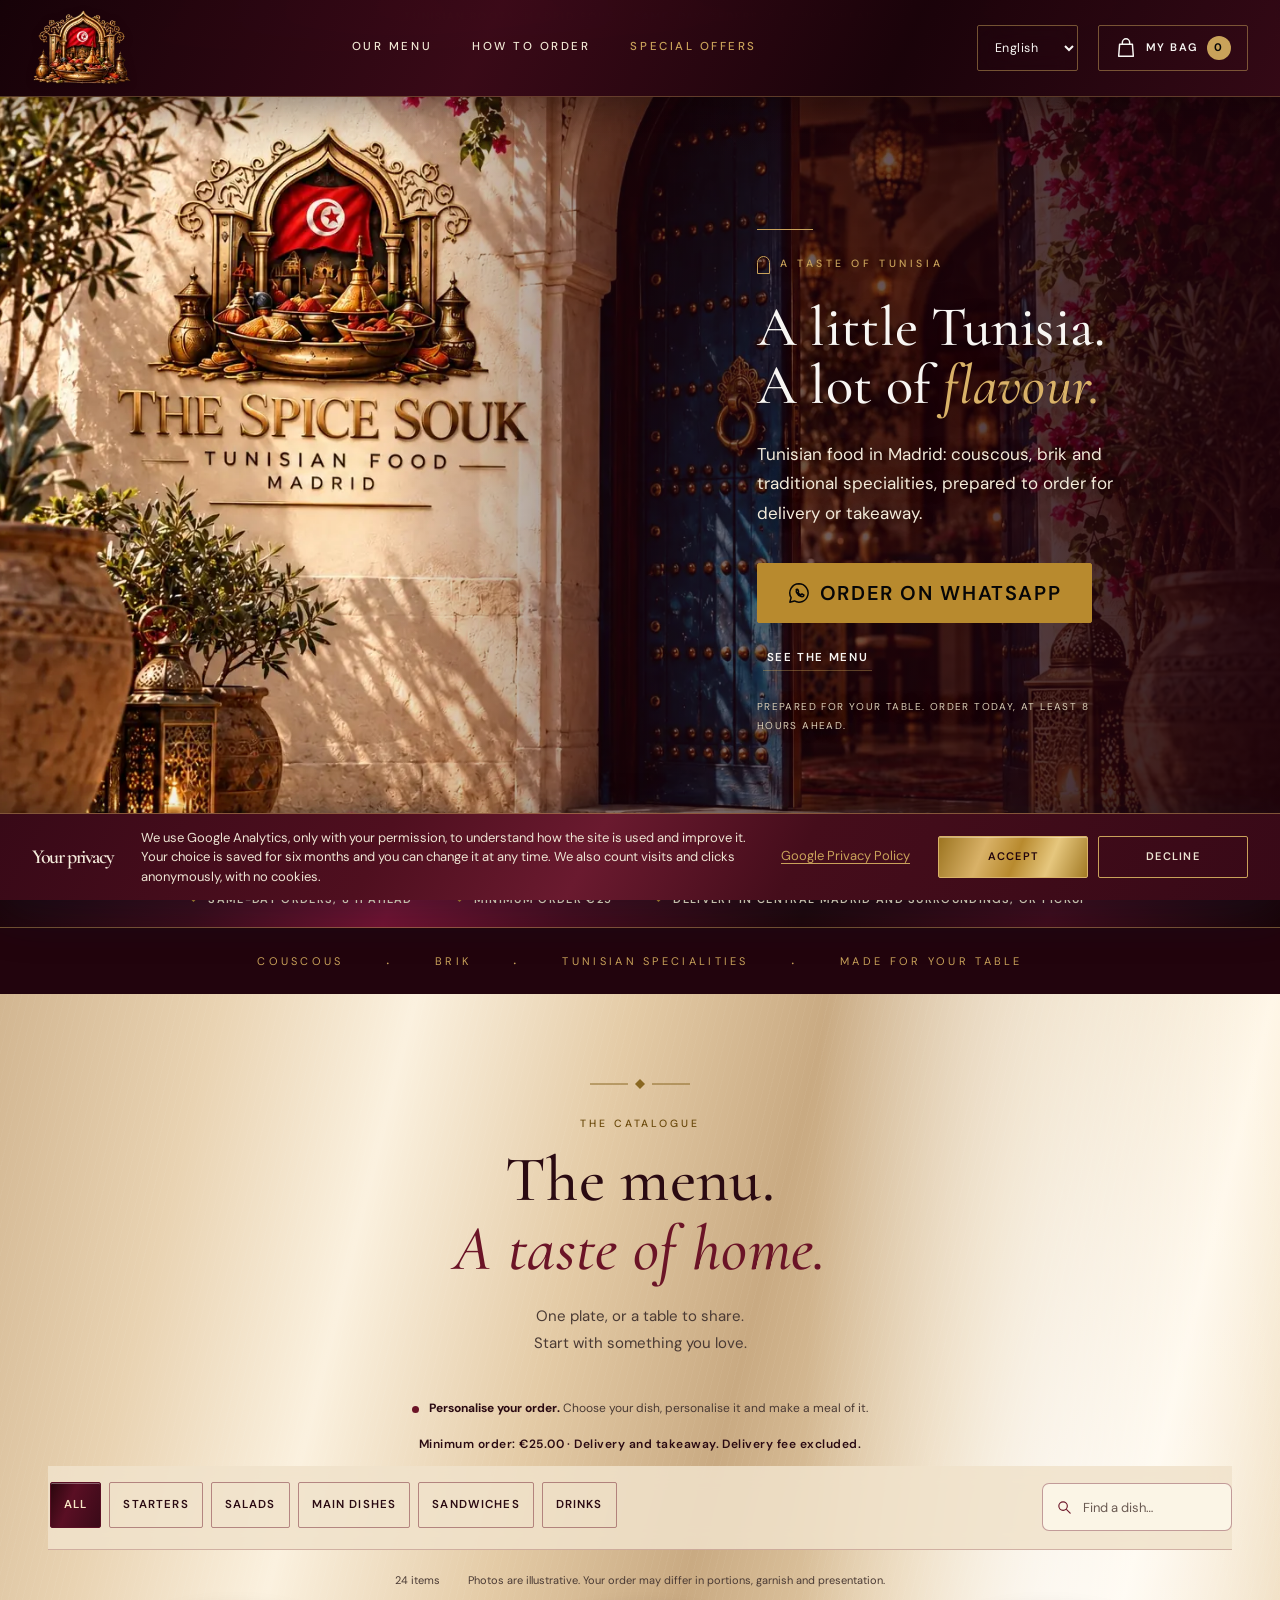
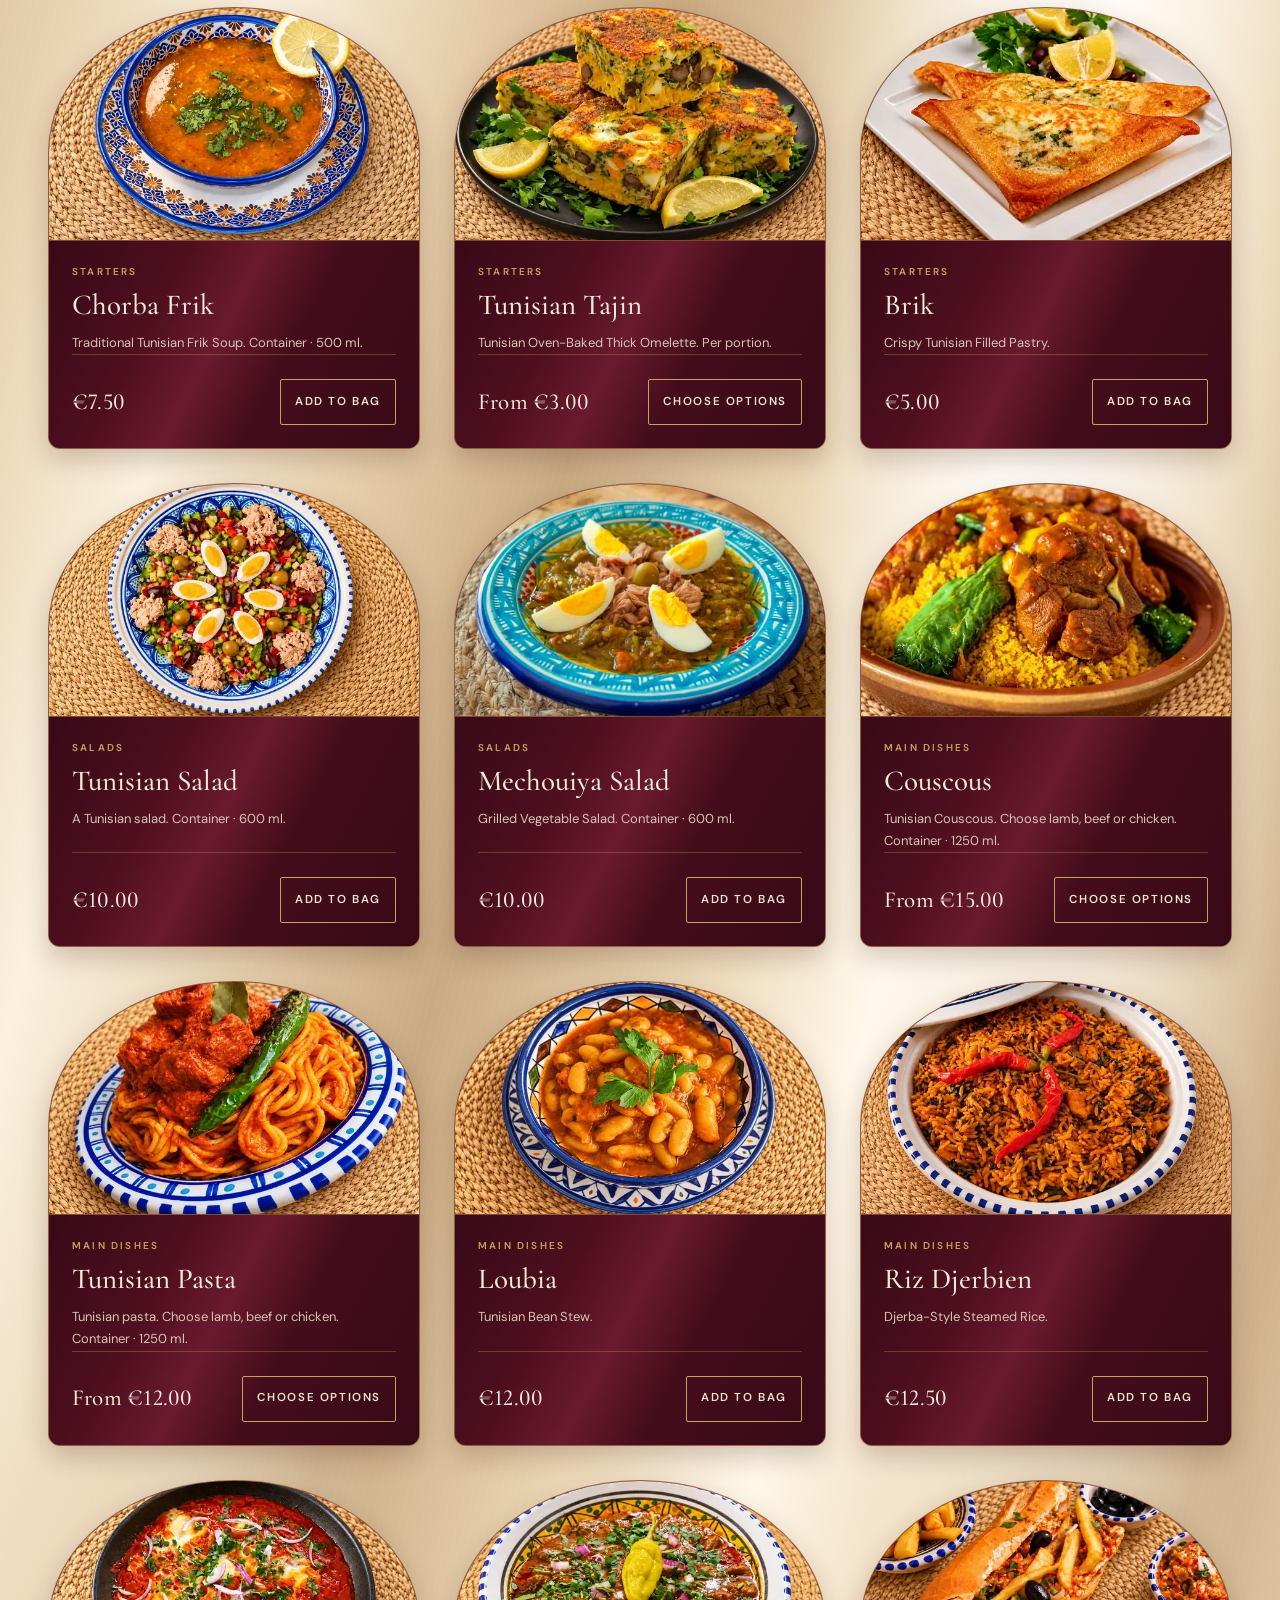
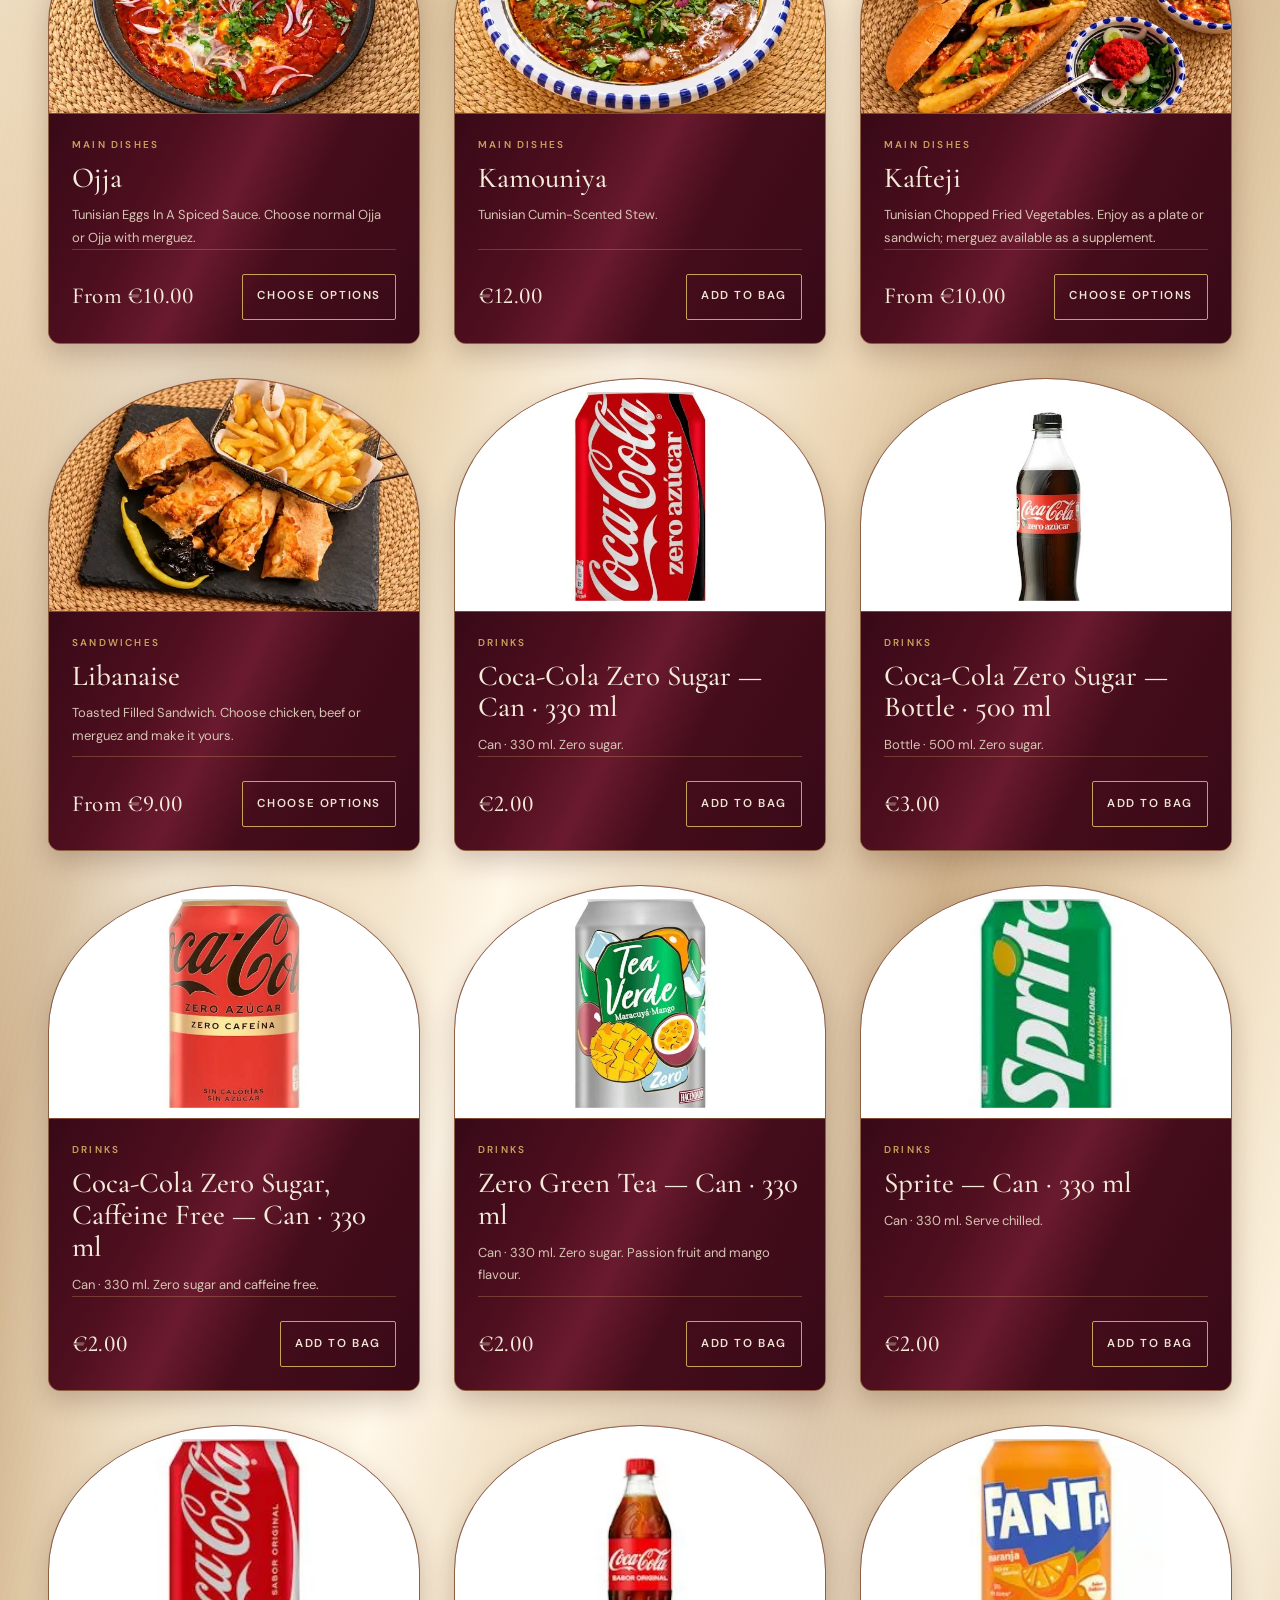
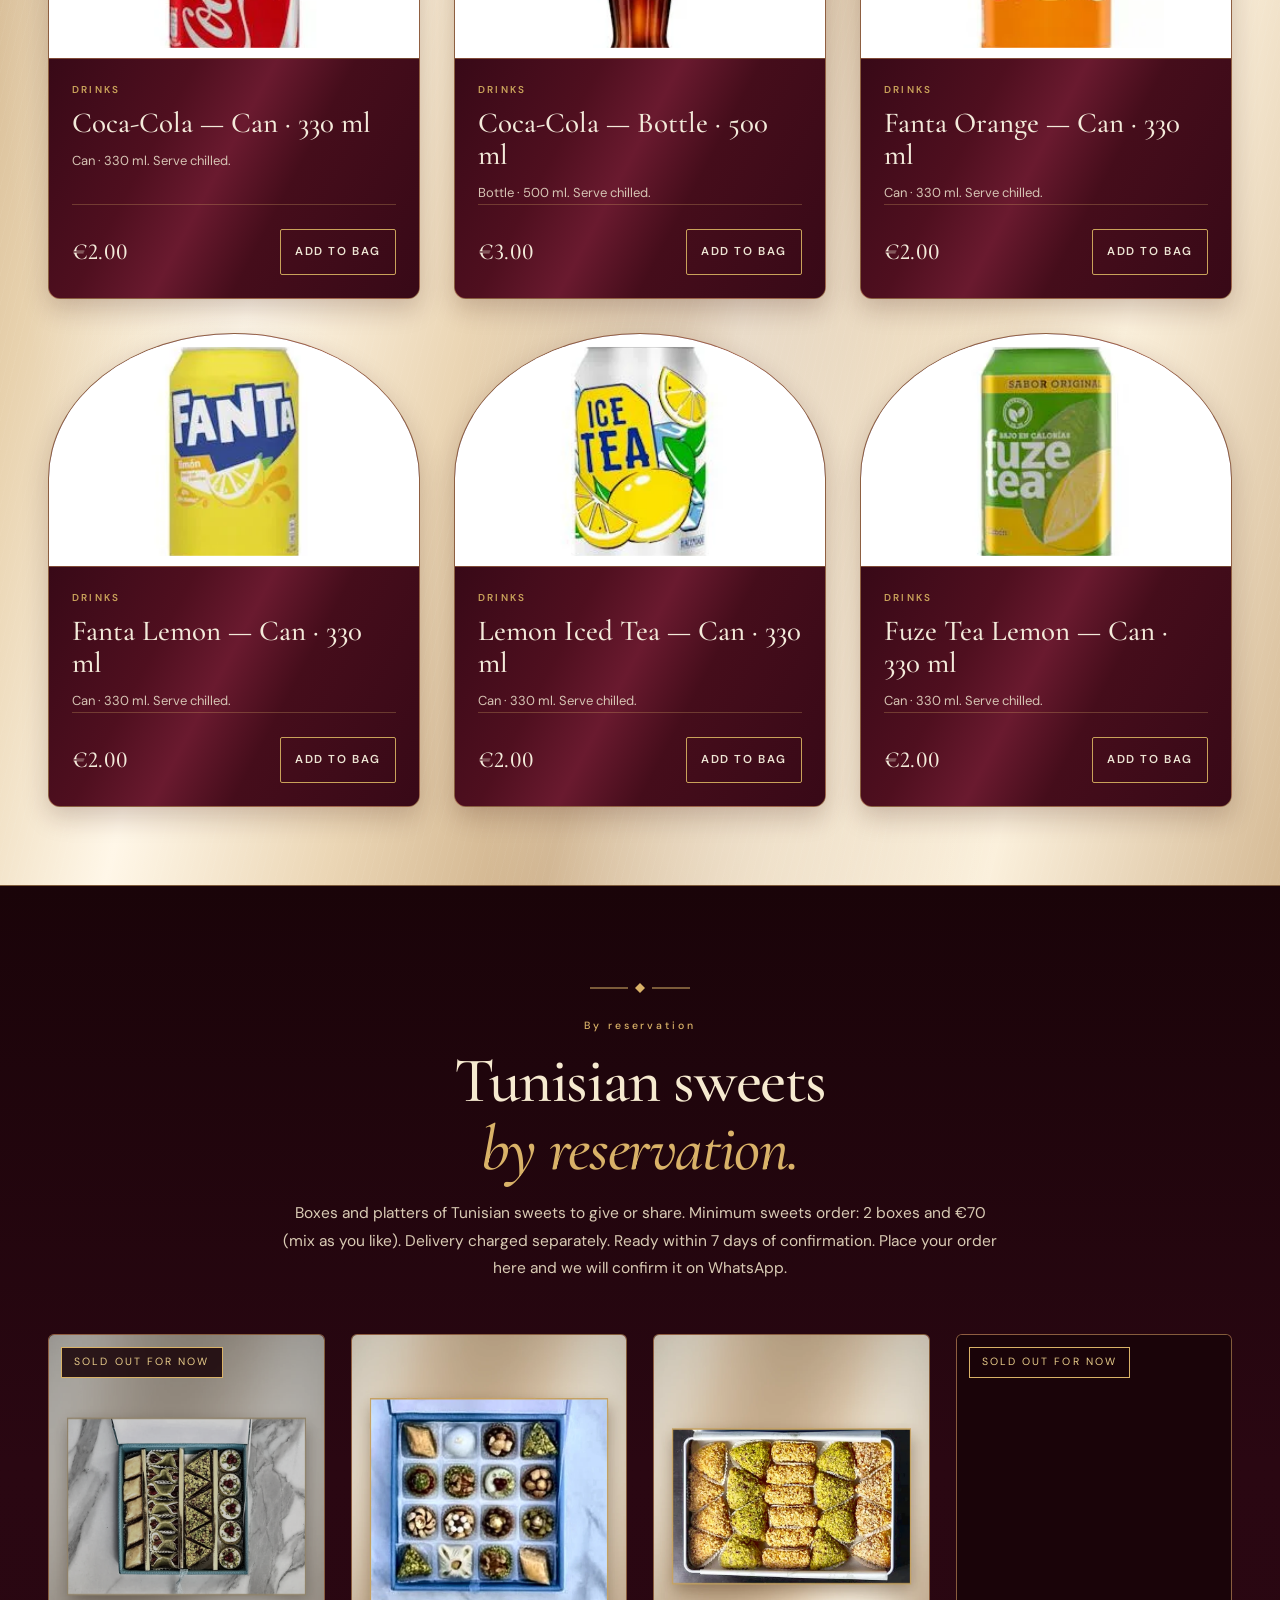
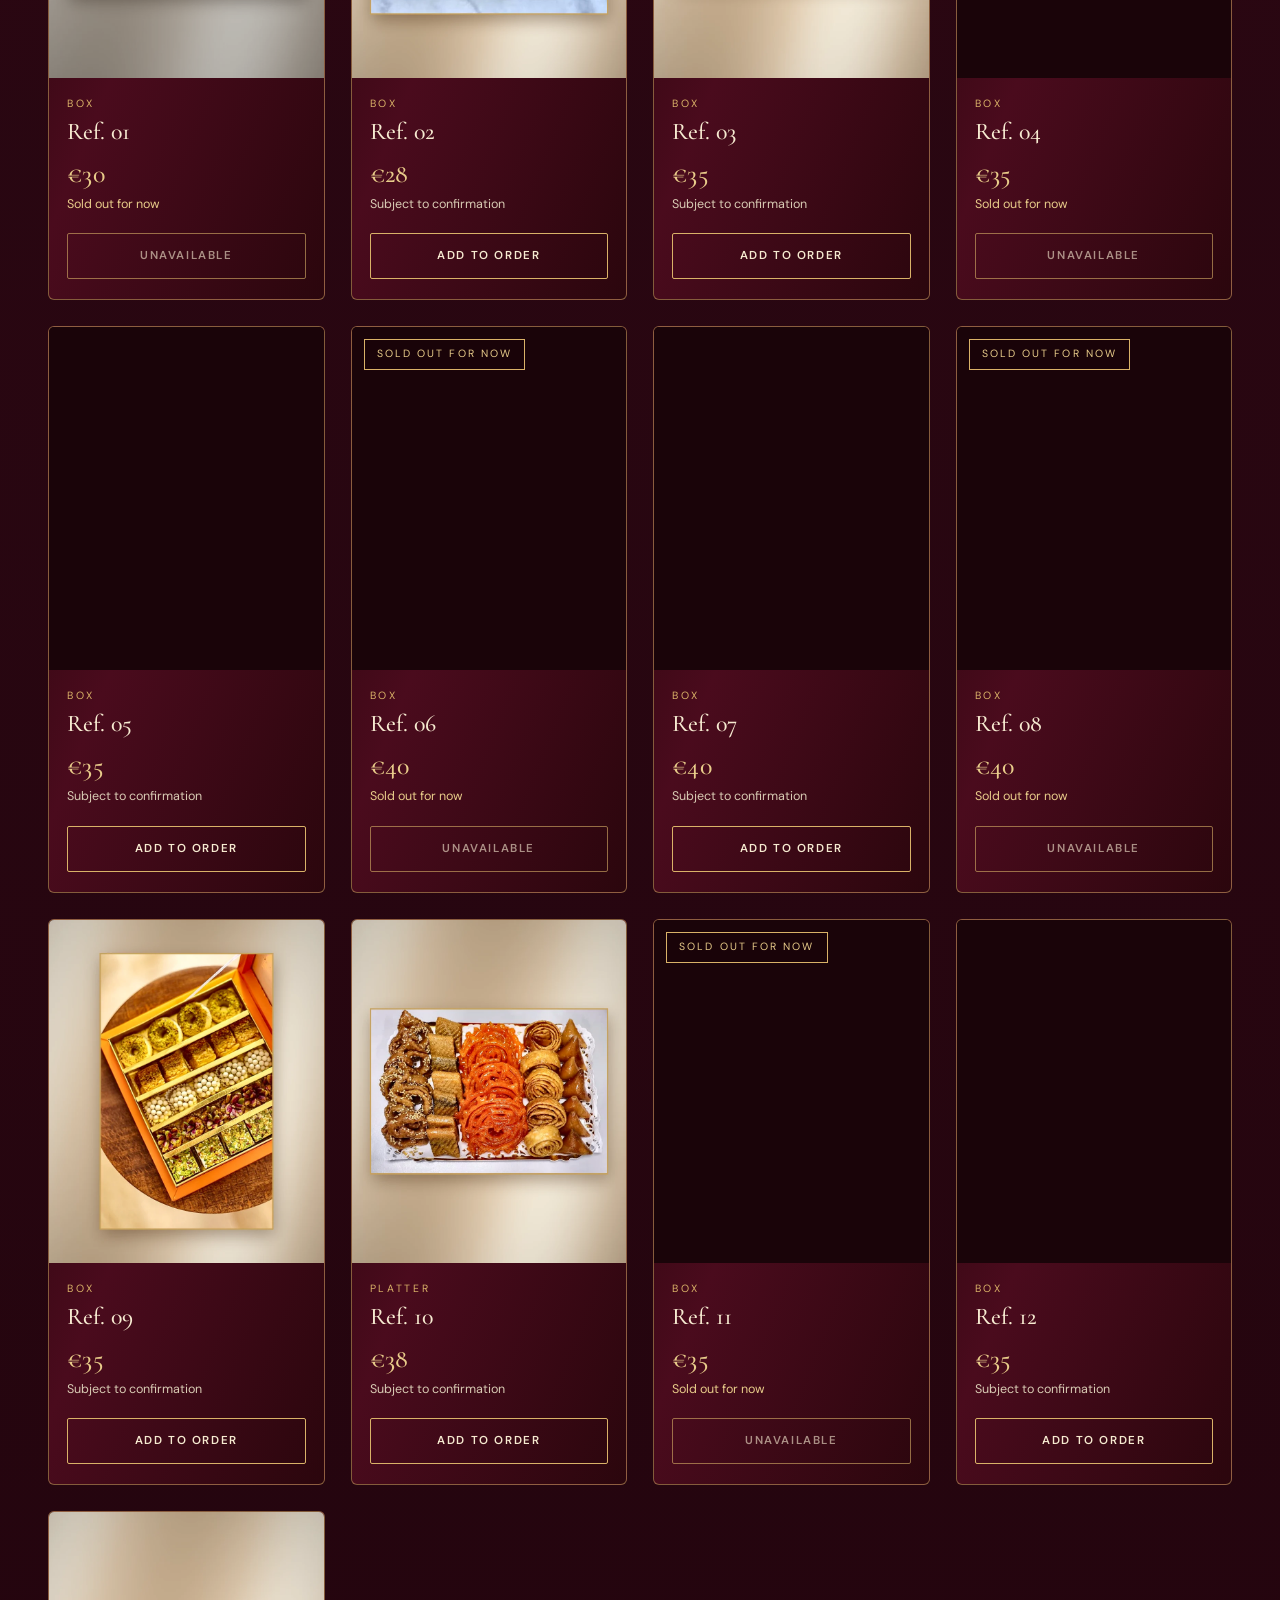
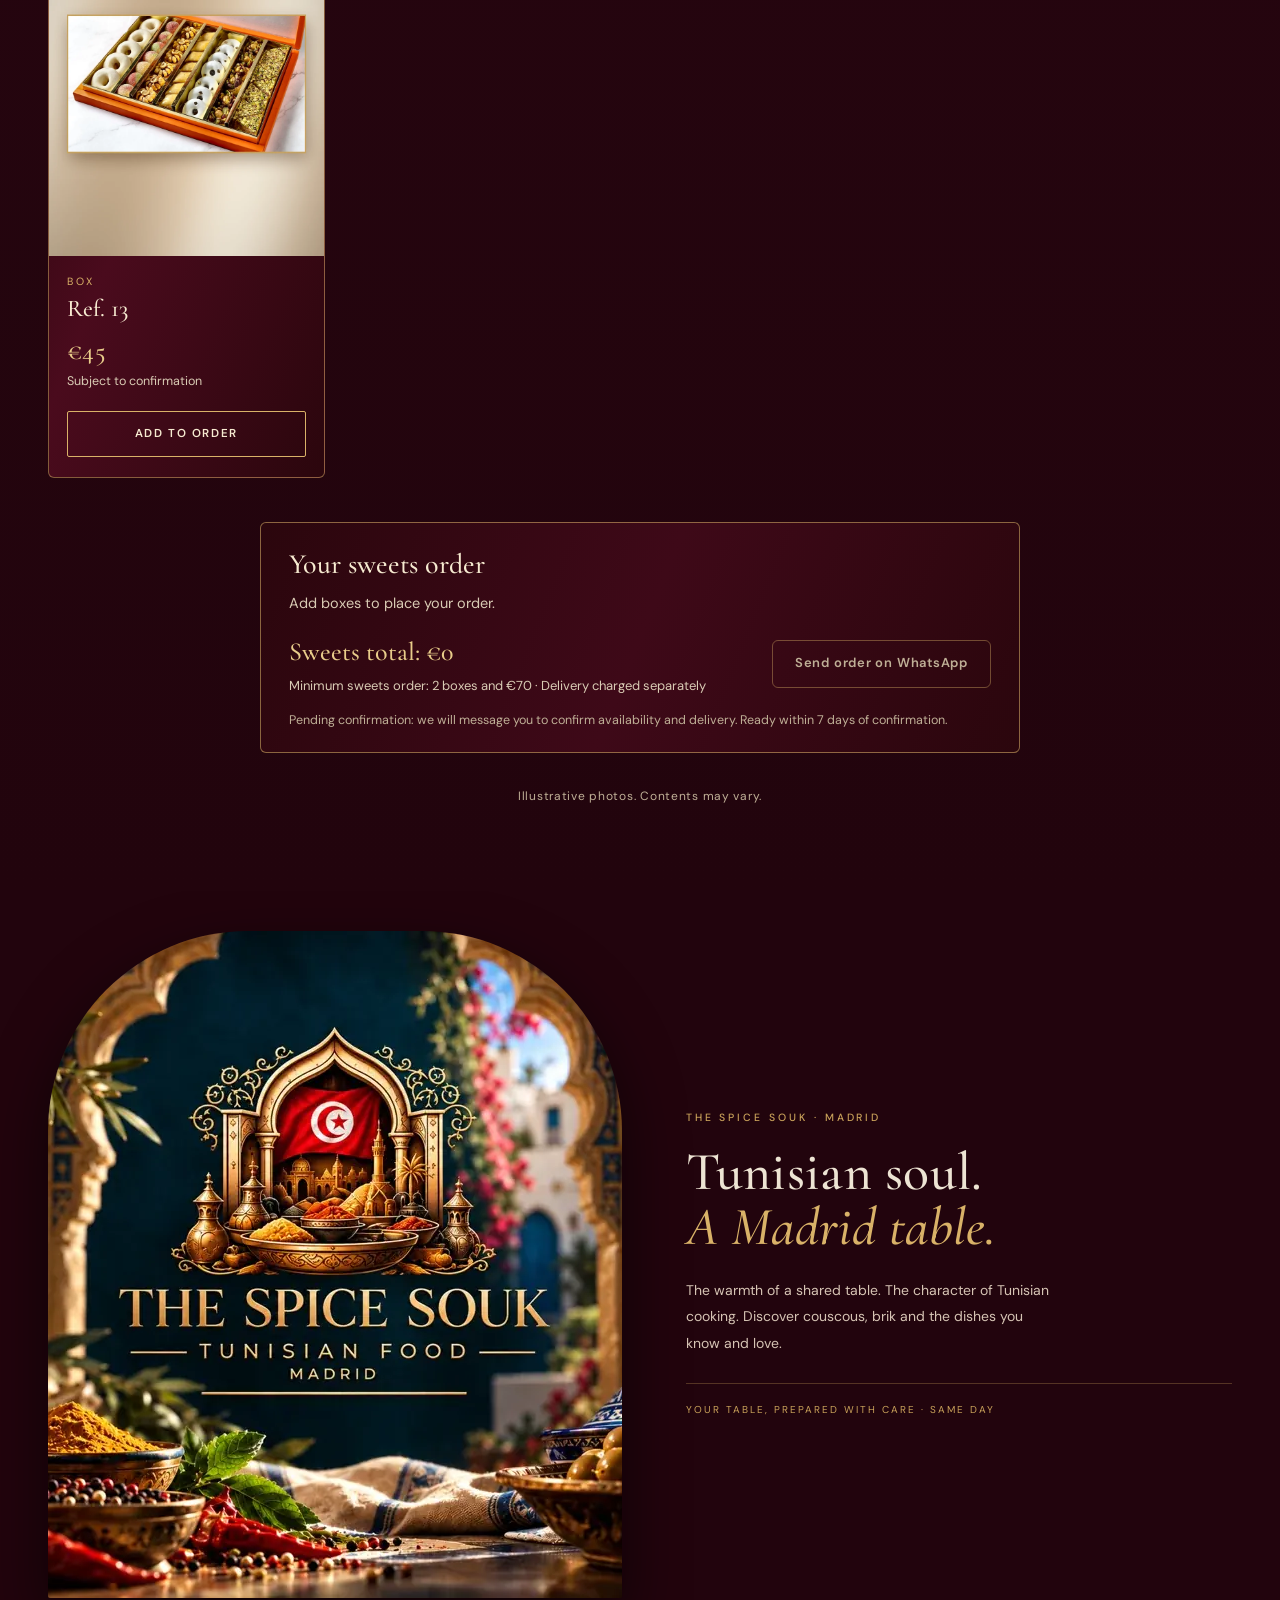
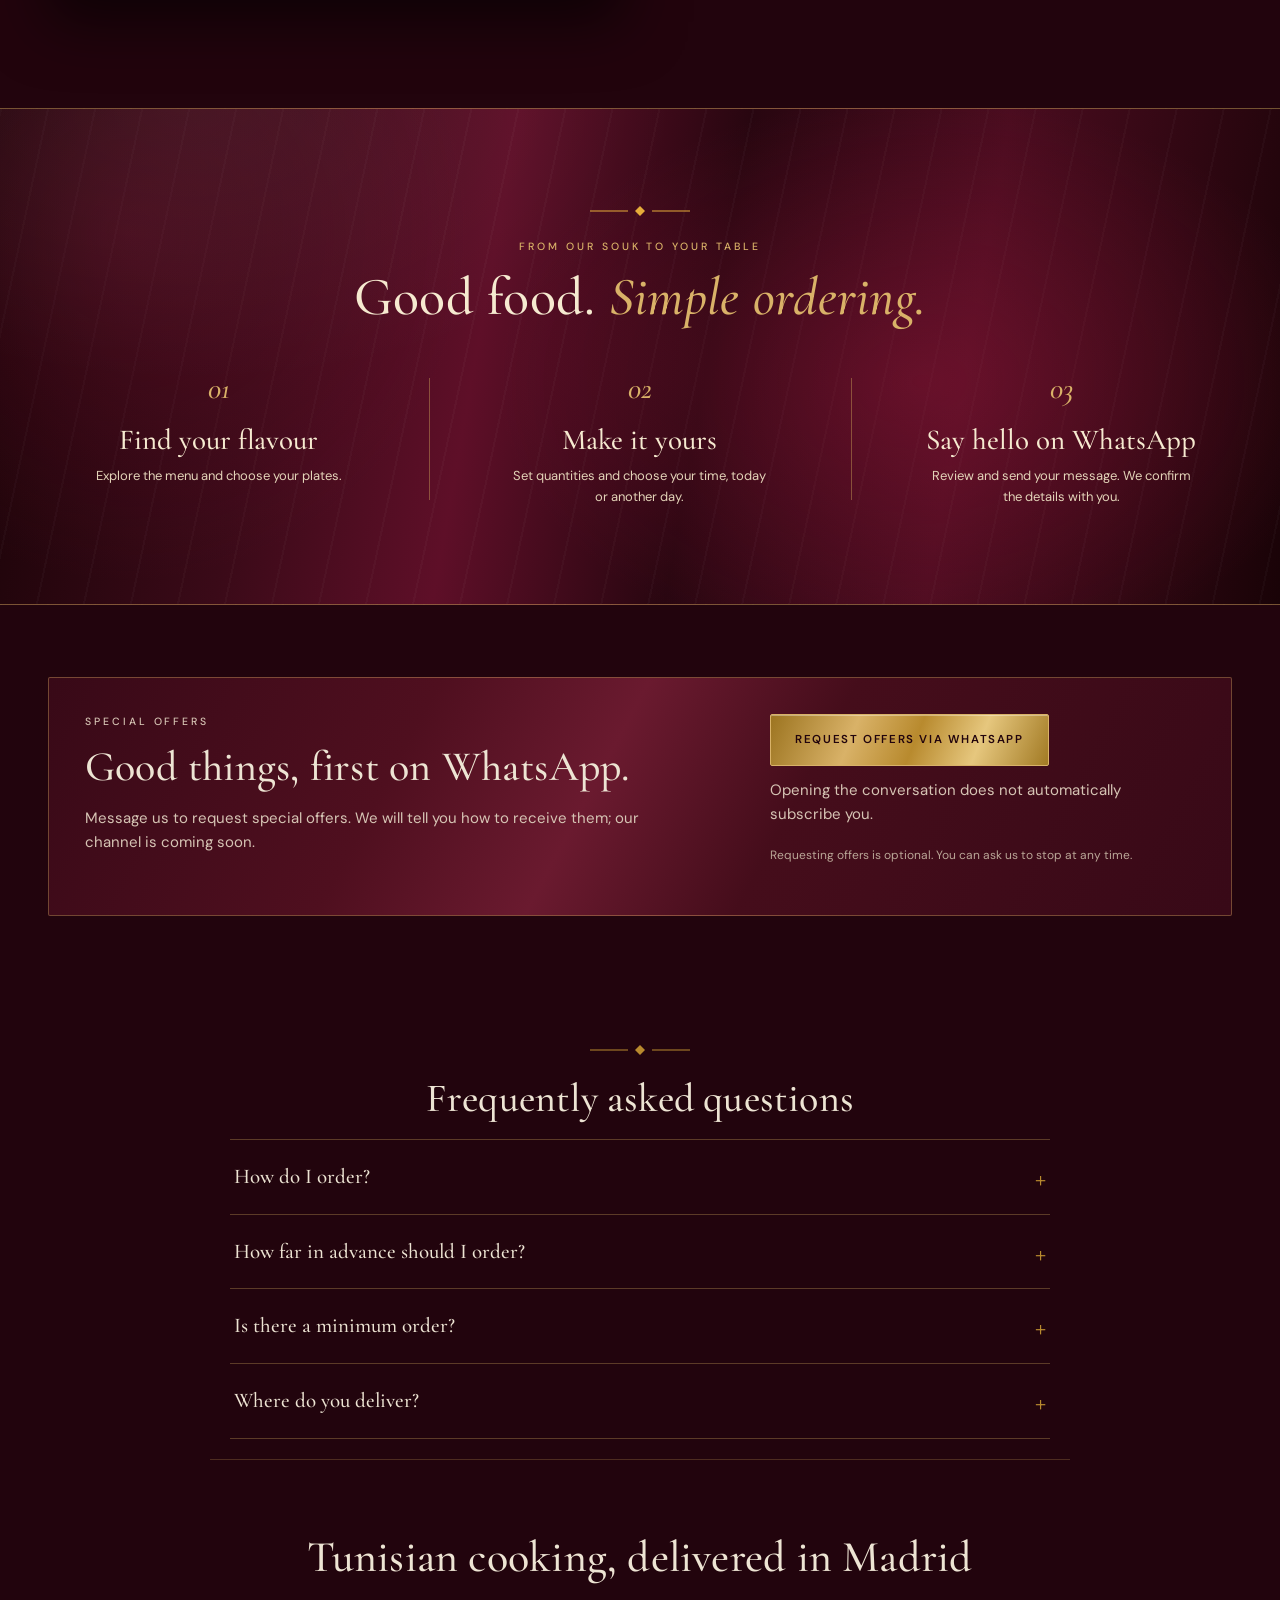
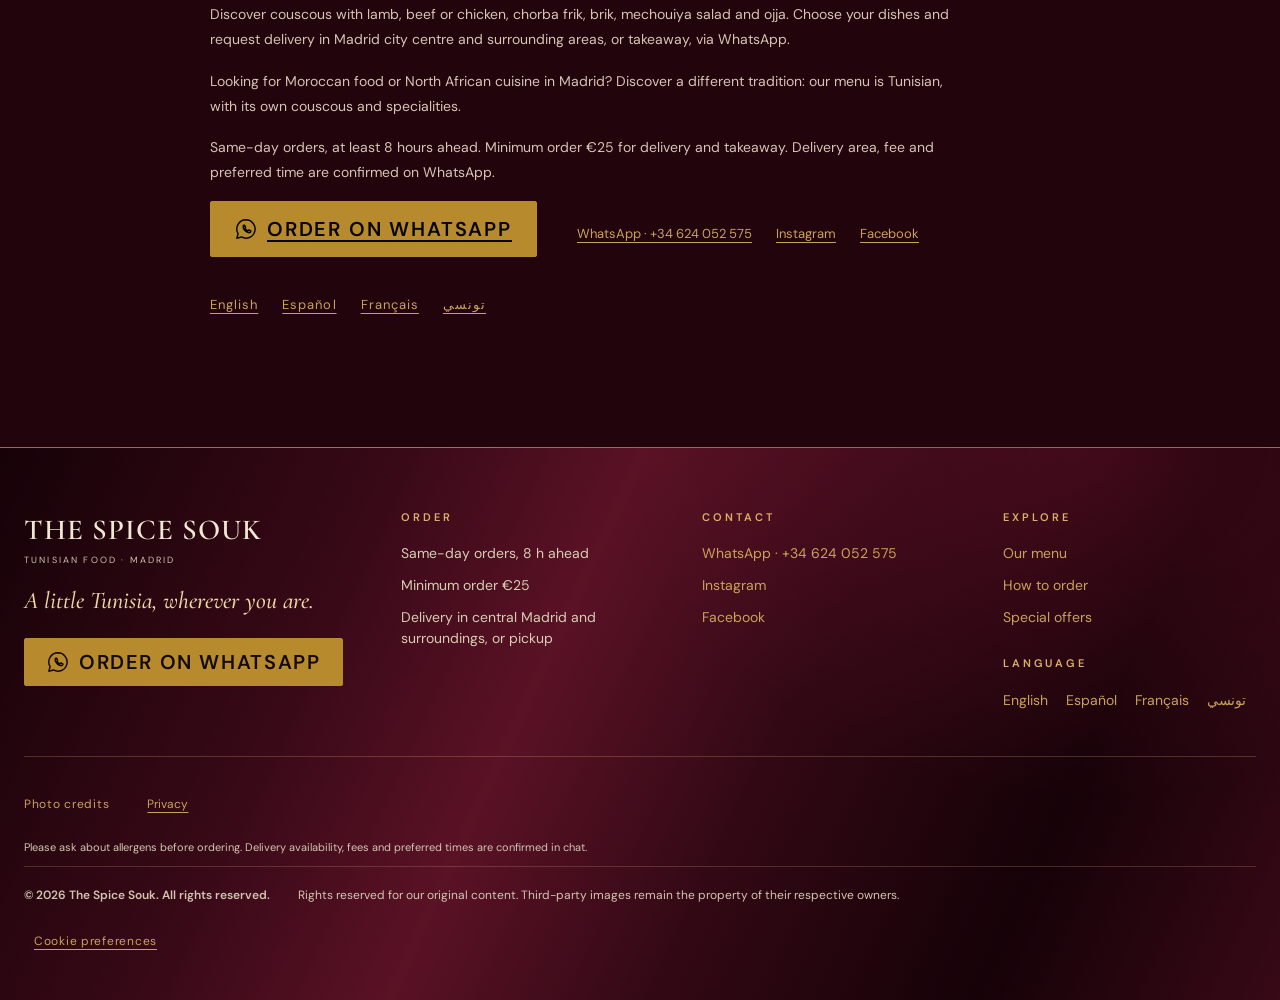
==== commit eb2c2b30: "Dulces: pedido con mínimo 2 cajas y 70 €, precios y agotadas (raíz, estilos, medición)" ====
--- a/index.html
+++ b/index.html
@@ -1,52 +1,52 @@
-<!doctype html>
-<html lang="en" dir="ltr">
-<head><base href="/"><script type="module" src="analytics.mjs"></script><link rel="stylesheet" href="analytics.css"><meta name="google-site-verification" content="mG6DJ-9KS-ZO-1WUchXSlvk5TZuZ9e3arLNr8OEJn8c" />
-  <meta charset="utf-8"><meta name="viewport" content="width=device-width,initial-scale=1">
-  <title>Tunisian Food in Madrid | Couscous, Brik & Ojja Delivery | The Spice Souk</title>
-  <meta name="description" content="Home-style Tunisian food in Madrid: couscous, brik, ojja and salads. Delivery in central Madrid and surroundings, or pickup. Order on WhatsApp for today, 8 h ahead; minimum order €25.">
-  <meta name="theme-color" content="#112c39"><meta name="robots" content="index,follow">
-  <link rel="canonical" href="https://spicesouk.es/en/"><link rel="alternate" hreflang="en" href="https://spicesouk.es/en/"><link rel="alternate" hreflang="fr" href="https://spicesouk.es/fr/"><link rel="alternate" hreflang="es" href="https://spicesouk.es/es/"><link rel="alternate" hreflang="ar-TN" href="https://spicesouk.es/tn/"><link rel="alternate" hreflang="x-default" href="https://spicesouk.es/en/">
-  <meta property="og:title" content="Tunisian Food in Madrid | Couscous, Brik & Ojja Delivery | The Spice Souk"><meta property="og:description" content="Home-style Tunisian food in Madrid: couscous, brik, ojja and salads. Delivery in central Madrid and surroundings, or pickup. Order on WhatsApp for today, 8 h ahead; minimum order €25."><meta property="og:type" content="website"><meta property="og:url" content="https://spicesouk.es/en/"><meta property="og:image" content="https://spicesouk.es/assets/product-woven-couscous.webp"><meta name="twitter:card" content="summary_large_image">
-  <link rel="icon" href="assets/favicon.svg" type="image/svg+xml"><link rel="stylesheet" href="style.css"><link rel="stylesheet" href="mejoras.css">
-  <link rel="preload" as="font" href="assets/fonts/cormorant.woff2" type="font/woff2" crossorigin><link rel="preload" as="font" href="assets/fonts/dm-sans.woff2" type="font/woff2" crossorigin><link rel="preload" as="image" href="assets/welcome-hero.webp" media="(min-width:641px)"><link rel="preload" as="image" href="assets/welcome-hero-mobile.webp" fetchpriority="high" media="(max-width:640px)"><script type="module" src="app.mjs"></script>
-<meta property="og:site_name" content="The Spice Souk"><meta property="og:locale" content="en_GB"><meta property="og:image:alt" content="Couscous"><meta name="twitter:title" content="Tunisian Food in Madrid | Couscous, Brik & Ojja Delivery | The Spice Souk"><meta name="twitter:description" content="Home-style Tunisian food in Madrid: couscous, brik, ojja and salads. Delivery in central Madrid and surroundings, or pickup. Order on WhatsApp for today, 8 h ahead; minimum order €25."><meta name="twitter:image" content="https://spicesouk.es/assets/product-woven-couscous.webp"><script type="application/ld+json">{"@context":"https://schema.org","@graph":[{"@type":["FoodEstablishment","Restaurant"],"@id":"https://spicesouk.es/#foodestablishment","name":"The Spice Souk","url":"https://spicesouk.es/en/","image":"https://spicesouk.es/assets/welcome-hero.webp","logo":"https://spicesouk.es/assets/header-emblem.webp","telephone":"+34624052575","servesCuisine":["Tunisian","Comida tunecina"],"priceRange":"€2–€20","address":{"@type":"PostalAddress","addressLocality":"Madrid","addressRegion":"Comunidad de Madrid","addressCountry":"ES"},"areaServed":{"@type":"City","name":"Madrid"},"hasMenu":{"@id":"https://spicesouk.es/en/#menu"},"sameAs":["https://www.instagram.com/thespicesoukmadrid/","https://www.facebook.com/TheSpiceSouk/"],"potentialAction":{"@type":"OrderAction","target":{"@type":"EntryPoint","urlTemplate":"https://wa.me/34624052575?text=Hello%2C%20I%20come%20from%20the%20website%20and%20I%27d%20like%20to%20place%20an%20order","actionPlatform":["http://schema.org/DesktopWebPlatform","http://schema.org/MobileWebPlatform"]},"deliveryMethod":["http://purl.org/goodrelations/v1#DeliveryModeOwnFleet","http://purl.org/goodrelations/v1#DeliveryModePickUp"]}},{"@type":"FAQPage","@id":"https://spicesouk.es/en/#faq","inLanguage":"en","mainEntity":[{"@type":"Question","name":"How do I order?","acceptedAnswer":{"@type":"Answer","text":"Pick your dishes from the menu and tap “Order on WhatsApp”. A message with your order opens; review it and send it. The order is confirmed once we reply."}},{"@type":"Question","name":"How far in advance should I order?","acceptedAnswer":{"@type":"Answer","text":"You can order for the same day, at least 8 hours ahead. Everything is prepared to order and confirmed on WhatsApp."}},{"@type":"Question","name":"Is there a minimum order?","acceptedAnswer":{"@type":"Answer","text":"Yes, €25 for delivery and pickup. The delivery fee is not included."}},{"@type":"Question","name":"Where do you deliver?","acceptedAnswer":{"@type":"Answer","text":"Central Madrid and surroundings, or you can pick up your order. Area, delivery fee and time are confirmed on WhatsApp."}}]},{"@type":"Organization","@id":"https://spicesouk.es/#organization","name":"The Spice Souk","url":"https://spicesouk.es","logo":"https://spicesouk.es/assets/header-emblem.webp","telephone":"+34624052575","sameAs":["https://www.instagram.com/thespicesoukmadrid/","https://www.facebook.com/TheSpiceSouk/"],"areaServed":{"@type":"City","name":"Madrid"},"description":"Tunisian food in Madrid: couscous, brik and traditional specialities, prepared to order for delivery or takeaway."},{"@type":"WebSite","@id":"https://spicesouk.es/#website","url":"https://spicesouk.es","name":"The Spice Souk","publisher":{"@id":"https://spicesouk.es/#organization"},"inLanguage":["en","es","fr","aeb"]},{"@type":"WebPage","@id":"https://spicesouk.es/en/","url":"https://spicesouk.es/en/","name":"Tunisian Food in Madrid | Couscous & Brik | The Spice Souk","description":"Home-style Tunisian food in Madrid: couscous, brik, ojja and salads. Delivery in central Madrid and surroundings, or pickup. Order on WhatsApp for today, 8 h ahead; minimum order €25.","inLanguage":"en","isPartOf":{"@id":"https://spicesouk.es/#website"},"mainEntity":{"@id":"https://spicesouk.es/en/#menu"}},{"@type":"Menu","@id":"https://spicesouk.es/en/#menu","name":"Our menu","url":"https://spicesouk.es/en/#menu","inLanguage":"en","hasMenuSection":[{"@type":"MenuSection","name":"Starters","hasMenuItem":[{"@type":"MenuItem","name":"Chorba Frik","description":"Traditional Tunisian Frik Soup. Container · 500 ml.","image":"https://spicesouk.es/assets/product-woven-chorba-frik.webp","offers":[{"@type":"Offer","name":"Chorba Frik","price":"7.50","priceCurrency":"EUR","availability":"https://schema.org/InStock"}]},{"@type":"MenuItem","name":"Tunisian Tajin","description":"Tunisian Oven-Baked Thick Omelette. Per portion.","image":"https://spicesouk.es/assets/product-woven-tajin.webp","offers":[{"@type":"Offer","name":"Chicken","price":"5.00","priceCurrency":"EUR","availability":"https://schema.org/InStock"},{"@type":"Offer","name":"Tuna","price":"3.00","priceCurrency":"EUR","availability":"https://schema.org/InStock"}]},{"@type":"MenuItem","name":"Brik","description":"Crispy Tunisian Filled Pastry.","image":"https://spicesouk.es/assets/product-woven-brik.webp","offers":[{"@type":"Offer","name":"Brik","price":"5.00","priceCurrency":"EUR","availability":"https://schema.org/InStock"}]}]},{"@type":"MenuSection","name":"Salads","hasMenuItem":[{"@type":"MenuItem","name":"Tunisian Salad","description":"A Tunisian salad. Container · 600 ml.","image":"https://spicesouk.es/assets/product-woven-salad.webp","offers":[{"@type":"Offer","name":"Tunisian Salad","price":"10.00","priceCurrency":"EUR","availability":"https://schema.org/InStock"}]},{"@type":"MenuItem","name":"Mechouiya Salad","description":"Grilled Vegetable Salad. Container · 600 ml.","image":"https://spicesouk.es/assets/product-woven-mechouiya.webp","offers":[{"@type":"Offer","name":"Mechouiya Salad","price":"10.00","priceCurrency":"EUR","availability":"https://schema.org/InStock"}]}]},{"@type":"MenuSection","name":"Main Dishes","hasMenuItem":[{"@type":"MenuItem","name":"Couscous","description":"Tunisian Couscous. Choose lamb, beef or chicken. Container · 1250 ml.","image":"https://spicesouk.es/assets/product-woven-couscous.webp","offers":[{"@type":"Offer","name":"Lamb","price":"20.00","priceCurrency":"EUR","availability":"https://schema.org/InStock"},{"@type":"Offer","name":"Beef","price":"18.00","priceCurrency":"EUR","availability":"https://schema.org/InStock"},{"@type":"Offer","name":"Chicken","price":"15.00","priceCurrency":"EUR","availability":"https://schema.org/InStock"}]},{"@type":"MenuItem","name":"Tunisian Pasta","description":"Tunisian pasta. Choose lamb, beef or chicken. Container · 1250 ml.","image":"https://spicesouk.es/assets/product-woven-pasta.webp","offers":[{"@type":"Offer","name":"Lamb","price":"15.00","priceCurrency":"EUR","availability":"https://schema.org/InStock"},{"@type":"Offer","name":"Beef","price":"13.00","priceCurrency":"EUR","availability":"https://schema.org/InStock"},{"@type":"Offer","name":"Chicken","price":"12.00","priceCurrency":"EUR","availability":"https://schema.org/InStock"}]},{"@type":"MenuItem","name":"Loubia","description":"Tunisian Bean Stew.","image":"https://spicesouk.es/assets/product-woven-loubia.webp","offers":[{"@type":"Offer","name":"Loubia","price":"12.00","priceCurrency":"EUR","availability":"https://schema.org/InStock"}]},{"@type":"MenuItem","name":"Riz Djerbien","description":"Djerba-Style Steamed Rice.","image":"https://spicesouk.es/assets/product-woven-riz-djerbien.webp","offers":[{"@type":"Offer","name":"Riz Djerbien","price":"12.50","priceCurrency":"EUR","availability":"https://schema.org/InStock"}]},{"@type":"MenuItem","name":"Ojja","description":"Tunisian Eggs In A Spiced Sauce. Choose normal Ojja or Ojja with merguez.","image":"https://spicesouk.es/assets/product-woven-ojja.webp","offers":[{"@type":"Offer","name":"Normal","price":"10.00","priceCurrency":"EUR","availability":"https://schema.org/InStock"},{"@type":"Offer","name":"With Merguez","price":"12.50","priceCurrency":"EUR","availability":"https://schema.org/InStock"}]},{"@type":"MenuItem","name":"Kamouniya","description":"Tunisian Cumin-Scented Stew.","image":"https://spicesouk.es/assets/product-woven-kamouniya.webp","offers":[{"@type":"Offer","name":"Kamouniya","price":"12.00","priceCurrency":"EUR","availability":"https://schema.org/InStock"}]},{"@type":"MenuItem","name":"Kafteji","description":"Tunisian Chopped Fried Vegetables. Enjoy as a plate or sandwich; merguez available as a supplement.","image":"https://spicesouk.es/assets/product-woven-kafteji-sandwich.webp","offers":[{"@type":"Offer","name":"Sandwich","price":"10.00","priceCurrency":"EUR","availability":"https://schema.org/InStock"},{"@type":"Offer","name":"Plate","price":"10.00","priceCurrency":"EUR","availability":"https://schema.org/InStock"}]}]},{"@type":"MenuSection","name":"Sandwiches","hasMenuItem":[{"@type":"MenuItem","name":"Libanaise","description":"Toasted Filled Sandwich. Choose chicken, beef or merguez and make it yours.","image":"https://spicesouk.es/assets/product-woven-libanaise.webp","offers":[{"@type":"Offer","name":"Chicken","price":"9.00","priceCurrency":"EUR","availability":"https://schema.org/InStock"},{"@type":"Offer","name":"Beef","price":"11.00","priceCurrency":"EUR","availability":"https://schema.org/InStock"},{"@type":"Offer","name":"Merguez","price":"11.00","priceCurrency":"EUR","availability":"https://schema.org/InStock"}]}]},{"@type":"MenuSection","name":"Drinks","hasMenuItem":[{"@type":"MenuItem","name":"Coca-Cola Zero Sugar — Can · 330 ml","description":"Can · 330 ml. Zero sugar.","image":"https://spicesouk.es/assets/coca-cola-zero-can.webp","offers":[{"@type":"Offer","name":"Coca-Cola Zero Sugar — Can · 330 ml","price":"2.00","priceCurrency":"EUR","availability":"https://schema.org/InStock"}]},{"@type":"MenuItem","name":"Coca-Cola Zero Sugar — Bottle · 500 ml","description":"Bottle · 500 ml. Zero sugar.","image":"https://spicesouk.es/assets/coca-cola-zero-500.webp","offers":[{"@type":"Offer","name":"Coca-Cola Zero Sugar — Bottle · 500 ml","price":"3.00","priceCurrency":"EUR","availability":"https://schema.org/InStock"}]},{"@type":"MenuItem","name":"Coca-Cola Zero Sugar, Caffeine Free — Can · 330 ml","description":"Can · 330 ml. Zero sugar and caffeine free.","image":"https://spicesouk.es/assets/coca-cola-zero-caffeine-free-can.webp","offers":[{"@type":"Offer","name":"Coca-Cola Zero Sugar, Caffeine Free — Can · 330 ml","price":"2.00","priceCurrency":"EUR","availability":"https://schema.org/InStock"}]},{"@type":"MenuItem","name":"Zero Green Tea — Can · 330 ml","description":"Can · 330 ml. Zero sugar. Passion fruit and mango flavour.","image":"https://spicesouk.es/assets/iced-tea-green-zero-can.webp","offers":[{"@type":"Offer","name":"Zero Green Tea — Can · 330 ml","price":"2.00","priceCurrency":"EUR","availability":"https://schema.org/InStock"}]},{"@type":"MenuItem","name":"Sprite — Can · 330 ml","description":"Can · 330 ml. Serve chilled.","image":"https://spicesouk.es/assets/sprite-can.webp","offers":[{"@type":"Offer","name":"Sprite — Can · 330 ml","price":"2.00","priceCurrency":"EUR","availability":"https://schema.org/InStock"}]},{"@type":"MenuItem","name":"Coca-Cola — Can · 330 ml","description":"Can · 330 ml. Serve chilled.","image":"https://spicesouk.es/assets/coca-cola-can.webp","offers":[{"@type":"Offer","name":"Coca-Cola — Can · 330 ml","price":"2.00","priceCurrency":"EUR","availability":"https://schema.org/InStock"}]},{"@type":"MenuItem","name":"Coca-Cola — Bottle · 500 ml","description":"Bottle · 500 ml. Serve chilled.","image":"https://spicesouk.es/assets/coca-cola-500.webp","offers":[{"@type":"Offer","name":"Coca-Cola — Bottle · 500 ml","price":"3.00","priceCurrency":"EUR","availability":"https://schema.org/InStock"}]},{"@type":"MenuItem","name":"Fanta Orange — Can · 330 ml","description":"Can · 330 ml. Serve chilled.","image":"https://spicesouk.es/assets/fanta-orange-can.webp","offers":[{"@type":"Offer","name":"Fanta Orange — Can · 330 ml","price":"2.00","priceCurrency":"EUR","availability":"https://schema.org/InStock"}]},{"@type":"MenuItem","name":"Fanta Lemon — Can · 330 ml","description":"Can · 330 ml. Serve chilled.","image":"https://spicesouk.es/assets/fanta-lemon-can.webp","offers":[{"@type":"Offer","name":"Fanta Lemon — Can · 330 ml","price":"2.00","priceCurrency":"EUR","availability":"https://schema.org/InStock"}]},{"@type":"MenuItem","name":"Lemon Iced Tea — Can · 330 ml","description":"Can · 330 ml. Serve chilled.","image":"https://spicesouk.es/assets/iced-tea-lemon-can.webp","offers":[{"@type":"Offer","name":"Lemon Iced Tea — Can · 330 ml","price":"2.00","priceCurrency":"EUR","availability":"https://schema.org/InStock"}]},{"@type":"MenuItem","name":"Fuze Tea Lemon — Can · 330 ml","description":"Can · 330 ml. Serve chilled.","image":"https://spicesouk.es/assets/fuze-tea-can.webp","offers":[{"@type":"Offer","name":"Fuze Tea Lemon — Can · 330 ml","price":"2.00","priceCurrency":"EUR","availability":"https://schema.org/InStock"}]}]}]}]}</script></head>
-<body>
-  <a class="skip" href="/en/#menu">Skip to menu</a>
-  <div class="announcement">Tunisian roots. Madrid soul. · Same-day orders, 8 hours ahead</div>
-  <div class="header-shell"><header class="site-header wrap">
-    <a href="/en/#" class="wordmark"><img class="header-emblem" src="assets/header-emblem.webp" srcset="assets/header-emblem-mobile.webp 160w, assets/header-emblem.webp 384w" sizes="(max-width:640px) 64px, 120px" alt="The Spice Souk" width="384" height="298" fetchpriority="high"></a>
-    <nav aria-label="Main navigation"><a href="/en/#menu">Our menu</a><a class="how-link" href="/en/#how">How to order</a><a class="offers-nav-link" href="/en/#offers">SPECIAL OFFERS</a></nav>
-    <button class="bag-button" data-open-cart aria-label="My bag 0 — open bag, 0 items"><svg viewBox="0 0 24 24" aria-hidden="true"><path d="M5 8h14l1 13H4L5 8Zm3 0V6a4 4 0 0 1 8 0v2"/></svg><span>My bag </span><span class="count" data-count>0</span></button>
-  </header></div>
-  <main>
-    <div class="hero-band welcome-hero"><section class="hero wrap" aria-labelledby="hero-title">
-      <div class="hero-copy"><p class="eyebrow"><span class="tiny-arch" aria-hidden="true"></span> A TASTE OF TUNISIA</p><h1 id="hero-title">A little Tunisia.<br>A lot of <em>flavour.</em></h1><p class="hero-description">Tunisian food in Madrid: couscous, brik and traditional specialities, prepared to order for delivery or takeaway.</p><div class="hero-actions"><a class="primary wa-cta " href="https://wa.me/34624052575?text=Hello%2C%20I%20come%20from%20the%20website%20and%20I%27d%20like%20to%20place%20an%20order" target="_blank" rel="noopener noreferrer"><svg viewBox="0 0 24 24" aria-hidden="true" width="20" height="20" fill="currentColor"><path d="M12 2a10 10 0 0 0-8.6 15.1L2 22l5-1.3A10 10 0 1 0 12 2Zm-3 6.2c.2-.3.5-.3.7-.3h.5c.2 0 .4 0 .5.4l.8 1.900c0 .2 0 .3-.1.500l-.5.600c.7 1.300 1.700 2.200 3.100 2.800l.7-.9c.2-.2.300-.2.600-.1l1.800.9c.2.100.3.100.3.300 0 .600-.4 1.200-1 1.500-.5.300-1.200.3-2 .1-2.500-.8-4.200-2.700-5-4.300-.4-.8-.6-1.600-.1-2.300Z"/></svg><span>Order on WhatsApp</span></a><a class="ghost-link" href="/en/#menu">See the menu</a></div><p class="hero-footnote">Prepared for your table. Order today, at least 8 hours ahead.</p></div>
-    </section></div>
-    <ul class="order-facts" aria-label="Order terms"><li>Same-day orders, 8 h ahead</li><li>Minimum order €25</li><li>Delivery in central Madrid and surroundings, or pickup</li></ul>
-    <div class="flavour-strip" aria-hidden="true"><span>COUSCOUS</span><i>·</i><span>BRIK</span><i>·</i><span>TUNISIAN SPECIALITIES</span><i>·</i><span>MADE FOR YOUR TABLE</span></div>
-    <section class="catalogue wrap" id="menu" aria-labelledby="menu-title">
-      <div class="section-heading"><div><p class="eyebrow">THE CATALOGUE</p><h2 id="menu-title">The menu.<br><em>A taste of home.</em></h2></div><p>One plate, or a table to share.<br>Start with something you love.</p></div>
-      <div id="launch-notice" class="launch-notice"><span class="status-dot" aria-hidden="true"></span><p><strong>Personalise your order.</strong> Choose your dish, personalise it and make a meal of it.</p></div>
-      <div class="menu-tools"><div class="categories" id="categories" role="group" aria-label="Filter by category"></div><label class="search"><svg viewBox="0 0 24 24" aria-hidden="true"><circle cx="10" cy="10" r="6"/><path d="m15 15 5 5"/></svg><span class="sr-only">Search dishes</span><input id="search" type="search" placeholder="Find a dish…" maxlength="80"></label></div>
-      <p class="menu-caption"><span id="result-count"></span><span>Photos are illustrative. Your order may differ in portions, garnish and presentation.</span></p>
-      <div class="menu-view-switch" role="group" aria-label="Menu view"><button type="button" data-menu-view="grid" aria-pressed="true" aria-controls="food-grid">Grid</button><button type="button" data-menu-view="list" aria-pressed="false" aria-controls="food-grid">List</button></div>
-      <div class="products-browser">
-        <nav class="product-navigation" aria-label="Navigate products"><button type="button" data-products-jump="start" aria-label="Go to the start of the menu" title="Go to the start of the menu" aria-controls="food-grid">First products</button><button type="button" data-products-jump="end" aria-label="Go to the end of the menu" title="Go to the end of the menu" aria-controls="food-grid">Last products</button></nav>
-        <div class="food-grid" id="food-grid" data-view="grid"><article class="food-card"><div class="card-photo supplied-photo"><img src="assets/product-woven-chorba-frik-card.webp" alt="Chorba Frik" width="700" height="480" loading="lazy"></div><div class="card-content"><p class="card-category">Starters</p><h3>Chorba Frik</h3><p>Traditional Tunisian Frik Soup. Container · 500 ml.</p><div class="card-bottom"><span class="card-price">€7.50</span><button type="button" class="add-button" disabled>Add to bag</button></div></div></article><article class="food-card"><div class="card-photo supplied-photo"><img src="assets/product-woven-tajin-card.webp" alt="Tunisian Tajin" width="700" height="480" loading="lazy"></div><div class="card-content"><p class="card-category">Starters</p><h3>Tunisian Tajin</h3><p>Tunisian Oven-Baked Thick Omelette. Per portion.</p><div class="card-bottom"><span class="card-price">From €3.00</span><button type="button" class="add-button" disabled>Choose options</button></div></div></article><article class="food-card"><div class="card-photo supplied-photo"><img src="assets/product-woven-brik-card.webp" alt="Brik" width="700" height="480" loading="lazy"></div><div class="card-content"><p class="card-category">Starters</p><h3>Brik</h3><p>Crispy Tunisian Filled Pastry.</p><div class="card-bottom"><span class="card-price">€5.00</span><button type="button" class="add-button" disabled>Add to bag</button></div></div></article><article class="food-card"><div class="card-photo supplied-photo"><img src="assets/product-woven-salad-card.webp" alt="Tunisian Salad" width="700" height="480" loading="lazy"></div><div class="card-content"><p class="card-category">Salads</p><h3>Tunisian Salad</h3><p>A Tunisian salad. Container · 600 ml.</p><div class="card-bottom"><span class="card-price">€10.00</span><button type="button" class="add-button" disabled>Add to bag</button></div></div></article><article class="food-card"><div class="card-photo supplied-photo"><img src="assets/product-woven-mechouiya-card.webp" alt="Mechouiya Salad" width="700" height="480" loading="lazy"></div><div class="card-content"><p class="card-category">Salads</p><h3>Mechouiya Salad</h3><p>Grilled Vegetable Salad. Container · 600 ml.</p><div class="card-bottom"><span class="card-price">€10.00</span><button type="button" class="add-button" disabled>Add to bag</button></div></div></article><article class="food-card"><div class="card-photo supplied-photo"><img src="assets/product-woven-couscous-card.webp" alt="Couscous" width="700" height="480" loading="lazy"></div><div class="card-content"><p class="card-category">Main Dishes</p><h3>Couscous</h3><p>Tunisian Couscous. Choose lamb, beef or chicken. Container · 1250 ml.</p><div class="card-bottom"><span class="card-price">From €15.00</span><button type="button" class="add-button" disabled>Choose options</button></div></div></article><article class="food-card"><div class="card-photo supplied-photo"><img src="assets/product-woven-pasta-card.webp" alt="Tunisian Pasta" width="700" height="480" loading="lazy"></div><div class="card-content"><p class="card-category">Main Dishes</p><h3>Tunisian Pasta</h3><p>Tunisian pasta. Choose lamb, beef or chicken. Container · 1250 ml.</p><div class="card-bottom"><span class="card-price">From €12.00</span><button type="button" class="add-button" disabled>Choose options</button></div></div></article><article class="food-card"><div class="card-photo supplied-photo"><img src="assets/product-woven-loubia-card.webp" alt="Loubia" width="700" height="480" loading="lazy"></div><div class="card-content"><p class="card-category">Main Dishes</p><h3>Loubia</h3><p>Tunisian Bean Stew.</p><div class="card-bottom"><span class="card-price">€12.00</span><button type="button" class="add-button" disabled>Add to bag</button></div></div></article><article class="food-card"><div class="card-photo supplied-photo"><img src="assets/product-woven-riz-djerbien-card.webp" alt="Riz Djerbien" width="700" height="480" loading="lazy"></div><div class="card-content"><p class="card-category">Main Dishes</p><h3>Riz Djerbien</h3><p>Djerba-Style Steamed Rice.</p><div class="card-bottom"><span class="card-price">€12.50</span><button type="button" class="add-button" disabled>Add to bag</button></div></div></article><article class="food-card"><div class="card-photo supplied-photo"><img src="assets/product-woven-ojja-card.webp" alt="Ojja" width="700" height="480" loading="lazy"></div><div class="card-content"><p class="card-category">Main Dishes</p><h3>Ojja</h3><p>Tunisian Eggs In A Spiced Sauce. Choose normal Ojja or Ojja with merguez.</p><div class="card-bottom"><span class="card-price">From €10.00</span><button type="button" class="add-button" disabled>Choose options</button></div></div></article><article class="food-card"><div class="card-photo supplied-photo"><img src="assets/product-woven-kamouniya-card.webp" alt="Kamouniya" width="700" height="480" loading="lazy"></div><div class="card-content"><p class="card-category">Main Dishes</p><h3>Kamouniya</h3><p>Tunisian Cumin-Scented Stew.</p><div class="card-bottom"><span class="card-price">€12.00</span><button type="button" class="add-button" disabled>Add to bag</button></div></div></article><article class="food-card"><div class="card-photo supplied-photo"><img src="assets/product-woven-kafteji-sandwich-card.webp" alt="Kafteji" width="700" height="480" loading="lazy"></div><div class="card-content"><p class="card-category">Main Dishes</p><h3>Kafteji</h3><p>Tunisian Chopped Fried Vegetables. Enjoy as a plate or sandwich; merguez available as a supplement.</p><div class="card-bottom"><span class="card-price">From €10.00</span><button type="button" class="add-button" disabled>Choose options</button></div></div></article><article class="food-card"><div class="card-photo supplied-photo"><img src="assets/product-woven-libanaise-card.webp" alt="Libanaise" width="700" height="480" loading="lazy"></div><div class="card-content"><p class="card-category">Sandwiches</p><h3>Libanaise</h3><p>Toasted Filled Sandwich. Choose chicken, beef or merguez and make it yours.</p><div class="card-bottom"><span class="card-price">From €9.00</span><button type="button" class="add-button" disabled>Choose options</button></div></div></article><article class="food-card"><div class="card-photo packshot"><img src="assets/coca-cola-zero-can-card.webp" alt="Coca-Cola Zero Sugar — Can · 330 ml" width="700" height="480" loading="lazy"></div><div class="card-content"><p class="card-category">Drinks</p><h3>Coca-Cola Zero Sugar — Can · 330 ml</h3><p>Can · 330 ml. Zero sugar.</p><div class="card-bottom"><span class="card-price">€2.00</span><button type="button" class="add-button" disabled>Add to bag</button></div></div></article><article class="food-card"><div class="card-photo packshot"><img src="assets/coca-cola-zero-500-card.webp" alt="Coca-Cola Zero Sugar — Bottle · 500 ml" width="700" height="480" loading="lazy"></div><div class="card-content"><p class="card-category">Drinks</p><h3>Coca-Cola Zero Sugar — Bottle · 500 ml</h3><p>Bottle · 500 ml. Zero sugar.</p><div class="card-bottom"><span class="card-price">€3.00</span><button type="button" class="add-button" disabled>Add to bag</button></div></div></article><article class="food-card"><div class="card-photo packshot"><img src="assets/coca-cola-zero-caffeine-free-can-card.webp" alt="Coca-Cola Zero Sugar, Caffeine Free — Can · 330 ml" width="700" height="480" loading="lazy"></div><div class="card-content"><p class="card-category">Drinks</p><h3>Coca-Cola Zero Sugar, Caffeine Free — Can · 330 ml</h3><p>Can · 330 ml. Zero sugar and caffeine free.</p><div class="card-bottom"><span class="card-price">€2.00</span><button type="button" class="add-button" disabled>Add to bag</button></div></div></article><article class="food-card"><div class="card-photo packshot"><img src="assets/iced-tea-green-zero-can-card.webp" alt="Zero Green Tea — Can · 330 ml" width="700" height="480" loading="lazy"></div><div class="card-content"><p class="card-category">Drinks</p><h3>Zero Green Tea — Can · 330 ml</h3><p>Can · 330 ml. Zero sugar. Passion fruit and mango flavour.</p><div class="card-bottom"><span class="card-price">€2.00</span><button type="button" class="add-button" disabled>Add to bag</button></div></div></article><article class="food-card"><div class="card-photo packshot"><img src="assets/sprite-can-card.webp" alt="Sprite — Can · 330 ml" width="700" height="480" loading="lazy"></div><div class="card-content"><p class="card-category">Drinks</p><h3>Sprite — Can · 330 ml</h3><p>Can · 330 ml. Serve chilled.</p><div class="card-bottom"><span class="card-price">€2.00</span><button type="button" class="add-button" disabled>Add to bag</button></div></div></article><article class="food-card"><div class="card-photo packshot"><img src="assets/coca-cola-can-card.webp" alt="Coca-Cola — Can · 330 ml" width="700" height="480" loading="lazy"></div><div class="card-content"><p class="card-category">Drinks</p><h3>Coca-Cola — Can · 330 ml</h3><p>Can · 330 ml. Serve chilled.</p><div class="card-bottom"><span class="card-price">€2.00</span><button type="button" class="add-button" disabled>Add to bag</button></div></div></article><article class="food-card"><div class="card-photo packshot"><img src="assets/coca-cola-500-card.webp" alt="Coca-Cola — Bottle · 500 ml" width="700" height="480" loading="lazy"></div><div class="card-content"><p class="card-category">Drinks</p><h3>Coca-Cola — Bottle · 500 ml</h3><p>Bottle · 500 ml. Serve chilled.</p><div class="card-bottom"><span class="card-price">€3.00</span><button type="button" class="add-button" disabled>Add to bag</button></div></div></article><article class="food-card"><div class="card-photo packshot"><img src="assets/fanta-orange-can-card.webp" alt="Fanta Orange — Can · 330 ml" width="700" height="480" loading="lazy"></div><div class="card-content"><p class="card-category">Drinks</p><h3>Fanta Orange — Can · 330 ml</h3><p>Can · 330 ml. Serve chilled.</p><div class="card-bottom"><span class="card-price">€2.00</span><button type="button" class="add-button" disabled>Add to bag</button></div></div></article><article class="food-card"><div class="card-photo packshot"><img src="assets/fanta-lemon-can-card.webp" alt="Fanta Lemon — Can · 330 ml" width="700" height="480" loading="lazy"></div><div class="card-content"><p class="card-category">Drinks</p><h3>Fanta Lemon — Can · 330 ml</h3><p>Can · 330 ml. Serve chilled.</p><div class="card-bottom"><span class="card-price">€2.00</span><button type="button" class="add-button" disabled>Add to bag</button></div></div></article><article class="food-card"><div class="card-photo packshot"><img src="assets/iced-tea-lemon-can-card.webp" alt="Lemon Iced Tea — Can · 330 ml" width="700" height="480" loading="lazy"></div><div class="card-content"><p class="card-category">Drinks</p><h3>Lemon Iced Tea — Can · 330 ml</h3><p>Can · 330 ml. Serve chilled.</p><div class="card-bottom"><span class="card-price">€2.00</span><button type="button" class="add-button" disabled>Add to bag</button></div></div></article><article class="food-card"><div class="card-photo packshot"><img src="assets/fuze-tea-can-card.webp" alt="Fuze Tea Lemon — Can · 330 ml" width="700" height="480" loading="lazy"></div><div class="card-content"><p class="card-category">Drinks</p><h3>Fuze Tea Lemon — Can · 330 ml</h3><p>Can · 330 ml. Serve chilled.</p><div class="card-bottom"><span class="card-price">€2.00</span><button type="button" class="add-button" disabled>Add to bag</button></div></div></article></div>
-      </div><noscript><p>Please enable JavaScript to browse the menu and build your bag.</p></noscript>
-    </section>
-    <section class="sweets" id="dulces" aria-labelledby="sweets-title"><div class="wrap"><div class="sw-head"><p class="eyebrow">By reservation</p><h2 id="sweets-title">Tunisian sweets<br><em>by reservation.</em></h2><p class="sw-intro">Boxes and platters of Tunisian sweets to give or share. Pre-order: message us and we will confirm price and availability.</p></div><div class="sw-grid"><article class="sw-card sold-out" data-slug="mille"><div class="sw-photo" data-sold="Sold out for now"><img src="assets/dulce-mille.webp" alt="Ref. 01" loading="lazy" decoding="async"></div><div class="sw-body"><p class="sw-kind">Box</p><h3>Ref. 01</h3><p class="sw-price"><span>Sold out for now</span></p><a class="add-button sw-btn" href="https://wa.me/34624052575?text=Hello%2C%20when%20will%20this%20be%20available%3A%20Ref.%2001" target="_blank" rel="noopener noreferrer">Ask on WhatsApp</a></div></article><article class="sw-card sold-out" data-slug="delices-aid"><div class="sw-photo" data-sold="Sold out for now"><img src="assets/dulce-delices-aid.webp" alt="Ref. 02" loading="lazy" decoding="async"></div><div class="sw-body"><p class="sw-kind">Box</p><h3>Ref. 02</h3><p class="sw-price"><span>Sold out for now</span></p><a class="add-button sw-btn" href="https://wa.me/34624052575?text=Hello%2C%20when%20will%20this%20be%20available%3A%20Ref.%2002" target="_blank" rel="noopener noreferrer">Ask on WhatsApp</a></div></article><article class="sw-card" data-slug="maghreb"><div class="sw-photo" data-sold="Sold out for now"><img src="assets/dulce-maghreb.webp" alt="Ref. 03" loading="lazy" decoding="async"></div><div class="sw-body"><p class="sw-kind">Box</p><h3>Ref. 03</h3><p class="sw-price"><strong>€35</strong><span>Availability on WhatsApp</span></p><a class="add-button sw-btn" href="https://wa.me/34624052575?text=Hello%2C%20I%20would%20like%20to%20reserve%3A%20Ref.%2003" target="_blank" rel="noopener noreferrer">Reserve on WhatsApp</a></div></article><article class="sw-card sold-out" data-slug="kaak-royal"><div class="sw-photo" data-sold="Sold out for now"><img src="assets/dulce-kaak-royal.webp" alt="Ref. 04" loading="lazy" decoding="async"></div><div class="sw-body"><p class="sw-kind">Box</p><h3>Ref. 04</h3><p class="sw-price"><span>Sold out for now</span></p><a class="add-button sw-btn" href="https://wa.me/34624052575?text=Hello%2C%20when%20will%20this%20be%20available%3A%20Ref.%2004" target="_blank" rel="noopener noreferrer">Ask on WhatsApp</a></div></article><article class="sw-card" data-slug="jouza-royale"><div class="sw-photo" data-sold="Sold out for now"><img src="assets/dulce-jouza-royale.webp" alt="Ref. 05" loading="lazy" decoding="async"></div><div class="sw-body"><p class="sw-kind">Box</p><h3>Ref. 05</h3><p class="sw-price"><strong>€35</strong><span>Availability on WhatsApp</span></p><a class="add-button sw-btn" href="https://wa.me/34624052575?text=Hello%2C%20I%20would%20like%20to%20reserve%3A%20Ref.%2005" target="_blank" rel="noopener noreferrer">Reserve on WhatsApp</a></div></article><article class="sw-card" data-slug="eclat-pistacho"><div class="sw-photo" data-sold="Sold out for now"><img src="assets/dulce-eclat-pistacho.webp" alt="Ref. 06" loading="lazy" decoding="async"></div><div class="sw-body"><p class="sw-kind">Box</p><h3>Ref. 06</h3><p class="sw-price"><strong>€40</strong><span>Availability on WhatsApp</span></p><a class="add-button sw-btn" href="https://wa.me/34624052575?text=Hello%2C%20I%20would%20like%20to%20reserve%3A%20Ref.%2006" target="_blank" rel="noopener noreferrer">Reserve on WhatsApp</a></div></article><article class="sw-card sold-out" data-slug="eclat-rosa"><div class="sw-photo" data-sold="Sold out for now"><img src="assets/dulce-eclat-rosa.webp" alt="Ref. 07" loading="lazy" decoding="async"></div><div class="sw-body"><p class="sw-kind">Box</p><h3>Ref. 07</h3><p class="sw-price"><span>Sold out for now</span></p><a class="add-button sw-btn" href="https://wa.me/34624052575?text=Hello%2C%20when%20will%20this%20be%20available%3A%20Ref.%2007" target="_blank" rel="noopener noreferrer">Ask on WhatsApp</a></div></article><article class="sw-card" data-slug="eclat-avellana"><div class="sw-photo" data-sold="Sold out for now"><img src="assets/dulce-eclat-avellana.webp" alt="Ref. 08" loading="lazy" decoding="async"></div><div class="sw-body"><p class="sw-kind">Box</p><h3>Ref. 08</h3><p class="sw-price"><strong>€40</strong><span>Availability on WhatsApp</span></p><a class="add-button sw-btn" href="https://wa.me/34624052575?text=Hello%2C%20I%20would%20like%20to%20reserve%3A%20Ref.%2008" target="_blank" rel="noopener noreferrer">Reserve on WhatsApp</a></div></article><article class="sw-card sold-out" data-slug="dentelle"><div class="sw-photo" data-sold="Sold out for now"><img src="assets/dulce-dentelle.webp" alt="Ref. 09" loading="lazy" decoding="async"></div><div class="sw-body"><p class="sw-kind">Box</p><h3>Ref. 09</h3><p class="sw-price"><span>Sold out for now</span></p><a class="add-button sw-btn" href="https://wa.me/34624052575?text=Hello%2C%20when%20will%20this%20be%20available%3A%20Ref.%2009" target="_blank" rel="noopener noreferrer">Ask on WhatsApp</a></div></article><article class="sw-card" data-slug="hlou"><div class="sw-photo" data-sold="Sold out for now"><img src="assets/dulce-hlou.webp" alt="Ref. 10" loading="lazy" decoding="async"></div><div class="sw-body"><p class="sw-kind">Platter</p><h3>Ref. 10</h3><p class="sw-price"><strong>€38</strong><span>Availability on WhatsApp</span></p><a class="add-button sw-btn" href="https://wa.me/34624052575?text=Hello%2C%20I%20would%20like%20to%20reserve%3A%20Ref.%2010" target="_blank" rel="noopener noreferrer">Reserve on WhatsApp</a></div></article><article class="sw-card sold-out" data-slug="malika"><div class="sw-photo" data-sold="Sold out for now"><img src="assets/dulce-malika.webp" alt="Ref. 11" loading="lazy" decoding="async"></div><div class="sw-body"><p class="sw-kind">Box</p><h3>Ref. 11</h3><p class="sw-price"><span>Sold out for now</span></p><a class="add-button sw-btn" href="https://wa.me/34624052575?text=Hello%2C%20when%20will%20this%20be%20available%3A%20Ref.%2011" target="_blank" rel="noopener noreferrer">Ask on WhatsApp</a></div></article><article class="sw-card sold-out" data-slug="cristal"><div class="sw-photo" data-sold="Sold out for now"><img src="assets/dulce-cristal.webp" alt="Ref. 12" loading="lazy" decoding="async"></div><div class="sw-body"><p class="sw-kind">Box</p><h3>Ref. 12</h3><p class="sw-price"><span>Sold out for now</span></p><a class="add-button sw-btn" href="https://wa.me/34624052575?text=Hello%2C%20when%20will%20this%20be%20available%3A%20Ref.%2012" target="_blank" rel="noopener noreferrer">Ask on WhatsApp</a></div></article><article class="sw-card" data-slug="douceurs-aid"><div class="sw-photo" data-sold="Sold out for now"><img src="assets/dulce-douceurs-aid.webp" alt="Ref. 13" loading="lazy" decoding="async"></div><div class="sw-body"><p class="sw-kind">Box</p><h3>Ref. 13</h3><p class="sw-price"><strong>€45</strong><span>Availability on WhatsApp</span></p><a class="add-button sw-btn" href="https://wa.me/34624052575?text=Hello%2C%20I%20would%20like%20to%20reserve%3A%20Ref.%2013" target="_blank" rel="noopener noreferrer">Reserve on WhatsApp</a></div></article></div><p class="sw-note">Illustrative photos. Contents may vary.</p></div></section>
-    <section class="heritage wrap" aria-labelledby="heritage-title"><img src="assets/brand-heritage.webp" alt="The Spice Souk brand artwork with a Tunisian flag, golden arch and spice bowls" width="1000" height="667" loading="lazy"><div><p class="eyebrow">THE SPICE SOUK · MADRID</p><h2 id="heritage-title">Tunisian soul.<br><em>A Madrid table.</em></h2><p>The warmth of a shared table. The character of Tunisian cooking. Discover couscous, brik and the dishes you know and love.</p><span class="heritage-note">YOUR TABLE, PREPARED WITH CARE · SAME DAY</span></div></section>
-    <section class="how-section" id="how" aria-labelledby="how-title"><div class="wrap"><p class="eyebrow">FROM OUR SOUK TO YOUR TABLE</p><h2 id="how-title">Good food. <em>Simple ordering.</em></h2><div class="steps"><article><span>01</span><h3>Find your flavour</h3><p>Explore the menu and choose your plates.</p></article><article><span>02</span><h3>Make it yours</h3><p>Set quantities and choose your time, today or another day.</p></article><article><span>03</span><h3>Say hello on WhatsApp</h3><p>Review and send your message. We confirm the details with you.</p></article></div></div></section>
-    <section class="offers-signup wrap" id="offers" aria-labelledby="offers-title"><div><p class="eyebrow">SPECIAL OFFERS</p><h2 id="offers-title">Good things, first on WhatsApp.</h2><p>Follow our offers channel and turn on the notification bell to receive alerts when we post.</p></div><div class="offers-actions"><a class="primary" id="offers-channel-link" target="_blank" rel="noopener noreferrer" hidden>Follow the channel</a><p id="offers-channel-status" role="status">Our offers channel is coming soon.</p><p class="fine">Following is optional. You can unfollow at any time.</p></div></section>
-    <section class="faq wrap" aria-labelledby="faq-title"><h2 id="faq-title">Frequently asked questions</h2><details><summary>How do I order?</summary><p>Pick your dishes from the menu and tap “Order on WhatsApp”. A message with your order opens; review it and send it. The order is confirmed once we reply.</p></details><details><summary>How far in advance should I order?</summary><p>You can order for the same day, at least 8 hours ahead. Everything is prepared to order and confirmed on WhatsApp.</p></details><details><summary>Is there a minimum order?</summary><p>Yes, €25 for delivery and pickup. The delivery fee is not included.</p></details><details><summary>Where do you deliver?</summary><p>Central Madrid and surroundings, or you can pick up your order. Area, delivery fee and time are confirmed on WhatsApp.</p></details></section>
-    <section class="local-cuisine wrap" aria-labelledby="local-cuisine-title"><h2 id="local-cuisine-title">Tunisian cooking, delivered in Madrid</h2><p>Discover couscous with lamb, beef or chicken, chorba frik, brik, mechouiya salad and ojja. Choose your dishes and request delivery in Madrid city centre and surrounding areas, or takeaway, via WhatsApp.</p><p>Looking for Moroccan food or North African cuisine in Madrid? Discover a different tradition: our menu is Tunisian, with its own couscous and specialities.</p><p class="fine">Same-day orders, at least 8 hours ahead. Minimum order €25 for delivery and takeaway. Delivery area, fee and preferred time are confirmed on WhatsApp.</p><div class="local-contact"><a class="primary wa-cta local-wa" href="https://wa.me/34624052575?text=Hello%2C%20I%20come%20from%20the%20website%20and%20I%27d%20like%20to%20place%20an%20order" target="_blank" rel="noopener noreferrer"><svg viewBox="0 0 24 24" aria-hidden="true" width="20" height="20" fill="currentColor"><path d="M12 2a10 10 0 0 0-8.6 15.1L2 22l5-1.3A10 10 0 1 0 12 2Zm-3 6.2c.2-.3.5-.3.7-.3h.5c.2 0 .4 0 .5.4l.8 1.900c0 .2 0 .3-.1.500l-.5.600c.7 1.300 1.700 2.200 3.100 2.800l.7-.9c.2-.2.300-.2.600-.1l1.800.9c.2.100.3.100.3.300 0 .600-.4 1.200-1 1.500-.5.300-1.200.3-2 .1-2.500-.8-4.200-2.700-5-4.300-.4-.8-.6-1.600-.1-2.300Z"/></svg><span>Order on WhatsApp</span></a><a href="https://wa.me/34624052575" target="_blank" rel="noopener noreferrer">WhatsApp · +34 624 052 575</a><a href="https://www.instagram.com/thespicesoukmadrid/" target="_blank" rel="noopener noreferrer">Instagram</a><a href="https://www.facebook.com/TheSpiceSouk/" target="_blank" rel="noopener noreferrer">Facebook</a></div><nav class="locale-links" aria-label="Language"><a href="/en/" lang="en">English</a><a href="/es/" lang="es">Español</a><a href="/fr/" lang="fr">Français</a><a href="/tn/" lang="aeb">تونسي</a></nav></section>
-  </main>
-  <footer class="wrap site-footer"><div class="ft-grid"><div class="ft-brand"><a href="/en/#" class="wordmark"><span>THE SPICE SOUK</span><small>TUNISIAN FOOD · MADRID</small></a><p class="ft-tag">A little Tunisia, wherever you are.</p><a class="primary wa-cta ft-cta" href="https://wa.me/34624052575?text=Hello%2C%20I%20come%20from%20the%20website%20and%20I%27d%20like%20to%20place%20an%20order" target="_blank" rel="noopener noreferrer"><svg viewBox="0 0 24 24" aria-hidden="true" width="20" height="20" fill="currentColor"><path d="M12 2a10 10 0 0 0-8.6 15.1L2 22l5-1.3A10 10 0 1 0 12 2Zm-3 6.2c.2-.3.5-.3.7-.3h.5c.2 0 .4 0 .5.4l.8 1.900c0 .2 0 .3-.1.500l-.5.600c.7 1.300 1.700 2.200 3.100 2.800l.7-.9c.2-.2.300-.2.600-.1l1.800.9c.2.100.3.100.3.300 0 .600-.4 1.200-1 1.500-.5.300-1.200.3-2 .1-2.500-.8-4.200-2.700-5-4.300-.4-.8-.6-1.600-.1-2.300Z"/></svg><span>Order on WhatsApp</span></a></div><div class="ft-col"><h3>Order</h3><ul><li>Same-day orders, 8 h ahead</li><li>Minimum order €25</li><li>Delivery in central Madrid and surroundings, or pickup</li></ul></div><div class="ft-col"><h3>Contact</h3><ul><li><a href="https://wa.me/34624052575" target="_blank" rel="noopener noreferrer">WhatsApp · +34 624 052 575</a></li><li><a href="https://www.instagram.com/thespicesoukmadrid/" target="_blank" rel="noopener noreferrer">Instagram</a></li><li><a href="https://www.facebook.com/TheSpiceSouk/" target="_blank" rel="noopener noreferrer">Facebook</a></li></ul></div><div class="ft-col"><h3>Explore</h3><ul><li><a href="/en/#menu">Our menu</a></li><li><a href="/en/#how">How to order</a></li><li><a href="/en/#offers">Special offers</a></li></ul><h3 class="ft-sub">Language</h3><nav class="ft-langs" aria-label="Language"><a href="/en/" lang="en">English</a><a href="/es/" lang="es">Español</a><a href="/fr/" lang="fr">Français</a><a href="/tn/" lang="aeb">تونسي</a></nav></div></div><div class="footer-main ft-legal"><div><a href="/en/credits.html">Photo credits</a><button class="text-button" id="privacy-button">Privacy</button></div></div><p class="footer-fine">Please ask about allergens before ordering. Delivery availability, fees and preferred times are confirmed in chat.</p><div class="footer-copyright"><p>© 2026 The Spice Souk. All rights reserved.</p><p>Rights reserved for our original content. Third-party images remain the property of their respective owners.</p></div></footer>
-  <button class="mobile-bag floating-cart" data-open-cart aria-label="My bag 0 — open bag, 0 items"><svg viewBox="0 0 24 24" aria-hidden="true"><path d="M5 8h14l1 13H4L5 8Zm3 0V6a4 4 0 0 1 8 0v2"/></svg><span class="floating-cart-count" data-count aria-hidden="true">0</span><span class="sr-only" id="mobile-total">—</span></button>
-  <dialog class="product-dialog" id="product-dialog" aria-labelledby="product-title"><div class="dialog-top"><span class="eyebrow">YOUR ORDER, YOUR WAY</span><button class="text-button" data-close="product-dialog">Close</button></div><div id="product-content"></div></dialog>
-  <dialog class="cart-dialog" id="cart-dialog" aria-labelledby="cart-title"><div class="cart-header"><div><p class="eyebrow">THE SPICE SOUK</p><h2 id="cart-title">Your bag</h2></div><button class="text-button" data-close="cart-dialog">Close</button></div><div id="cart-body"></div><form id="checkout-form" hidden><div class="subtotal"><span>Order subtotal</span><strong id="subtotal"></strong></div><p class="fine">Delivery fee depends on your address and is confirmed on WhatsApp before we confirm your order. It is not included in the food subtotal.</p><div id="cart-extras"></div><h3>The details</h3><p class="advance-notice">Made to order · We confirm the time on WhatsApp</p><p class="fine">Contact and order details are required. Notes and tips are optional.</p><label>First and last name <span aria-hidden="true">*</span><input name="name" autocomplete="name" required maxlength="80"></label><fieldset class="fulfilment"><legend>How would you like your order?</legend><label><input type="radio" name="fulfilment" value="takeaway" required checked> Takeaway</label><label><input type="radio" name="fulfilment" value="delivery" required> Delivery</label></fieldset><p class="fine delivery-area">Delivery in Madrid city centre and surrounding areas.</p><label id="address-field" hidden>Delivery address <span aria-hidden="true">*</span><textarea name="address" autocomplete="street-address" aria-describedby="address-help" maxlength="300" rows="2" disabled></textarea><small id="address-help">Street, number and postcode. Add floor and door if applicable.</small></label><div id="address-confirmation" hidden><button class="secondary" id="review-address" type="button" disabled>Check address in Google Maps</button><label class="address-confirm-check"><input type="checkbox" name="addressConfirmed" disabled> I confirm that my delivery address is correct.</label></div><label>Preferred date &amp; time <span aria-hidden="true">*</span><input type="datetime-local" name="time" required><small>Madrid time. Subject to confirmation.</small></label><label>WhatsApp number <span aria-hidden="true">*</span><input name="phone" required type="tel" autocomplete="tel" maxlength="30"></label><label>Order notes <small>(optional)</small><textarea name="notes" placeholder="Any requests or questions about allergens?" maxlength="500" rows="3"></textarea></label><section class="tip-panel" aria-labelledby="tip-title"><h3 id="tip-title">Leave a tip (optional)</h3><p class="fine" id="tip-help">Thank you for supporting our kitchen. Tips are optional.</p><label for="tip-amount">Tip amount</label><select id="tip-amount" name="tipCents" aria-describedby="tip-help"><option value="0">No tip</option><option value="200">€2.00</option><option value="500" selected>€5.00</option><option value="1000">€10.00</option><option value="custom">Custom amount</option></select><label id="custom-tip-field" for="custom-tip" hidden>Custom tip (€)<input id="custom-tip" type="number" min="0.01" max="1000" step="0.01" inputmode="decimal" disabled></label><div class="tip-summary"><span>Tip</span><strong id="tip-total">€5.00</strong></div><div class="subtotal tip-order-total"><span>Total before delivery</span><strong id="order-total" aria-live="polite"></strong></div></section><div class="checkout-status" id="checkout-status" role="status"></div><button class="secondary" id="preview-order-card" type="button">Preview order card</button><button class="primary whatsapp-button" id="order-button" type="submit">Order via WhatsApp</button><p class="fine">WhatsApp opens with your order. Review it and tap send. Your order is confirmed only after our reply.</p><p class="fine">Your bag is saved on this device. Your personal details are not saved.</p></form></dialog>
-  <dialog class="cart-dialog order-card-dialog" id="order-card-dialog" aria-labelledby="order-card-title"><div class="cart-header"><h2 id="order-card-title">Order card</h2><button class="text-button" data-close="order-card-dialog">Close</button></div><p class="fine">Share the card in WhatsApp with us, or download it and attach it to your message. The card is an order request; we will confirm it in WhatsApp.</p><div id="order-card-preview"></div><div class="order-card-actions"><button class="primary" id="share-order-card" type="button" hidden>Share order card</button><button class="secondary" id="download-order-card" type="button">Download order card</button></div><div id="order-card-downloads"></div><p id="order-card-status" class="fine" role="status"></p></dialog><dialog class="offers-reminder" id="offers-reminder" aria-labelledby="offers-reminder-title"><div class="dialog-top"><p class="eyebrow">SPECIAL OFFERS</p><button class="text-button" data-close="offers-reminder">Close</button></div><h2 id="offers-reminder-title">Don’t miss our special offers</h2><p>Follow our offers channel and turn on the notification bell to receive alerts when we post.</p><a class="primary" id="reminder-channel-link" target="_blank" rel="noopener noreferrer" hidden>Follow the channel</a><p id="reminder-channel-status" role="status">Our offers channel is coming soon.</p><p class="fine">Following is optional. You can unfollow at any time.</p><p class="fine">Your order is confirmed only after our reply.</p><button class="secondary" data-close="offers-reminder">Maybe later</button></dialog><dialog class="privacy-dialog" id="privacy-dialog" aria-labelledby="privacy-title"><div class="dialog-top"><h2 id="privacy-title">Your privacy</h2><button class="text-button" data-close="privacy-dialog">Close</button></div><p>Your bag is stored locally in this browser so it survives a refresh. Names, addresses, phone numbers and notes are not saved by this catalogue.</p><p>Choosing “Order via WhatsApp” passes the information you entered to WhatsApp in a prepared message. Review it before sending. WhatsApp handles this information under its own <a href="https://www.whatsapp.com/legal/privacy-policy" target="_blank" rel="noopener noreferrer">privacy policy</a>.</p><p data-analytics-notice>Google Analytics is used only with your consent. You can accept, reject or withdraw consent using Cookie Settings. We do not use advertising cookies.</p><button class="secondary" id="clear-bag">Clear saved bag</button></dialog>
-  <div class="toast" id="toast" role="status" aria-live="polite"></div>
-<a class="primary wa-cta wa-float" href="https://wa.me/34624052575?text=Hello%2C%20I%20come%20from%20the%20website%20and%20I%27d%20like%20to%20place%20an%20order" target="_blank" rel="noopener noreferrer"><svg viewBox="0 0 24 24" aria-hidden="true" width="20" height="20" fill="currentColor"><path d="M12 2a10 10 0 0 0-8.6 15.1L2 22l5-1.3A10 10 0 1 0 12 2Zm-3 6.2c.2-.3.5-.3.7-.3h.5c.2 0 .4 0 .5.4l.8 1.900c0 .2 0 .3-.1.500l-.5.600c.7 1.300 1.700 2.200 3.100 2.800l.7-.9c.2-.2.300-.2.600-.1l1.800.9c.2.100.3.100.3.300 0 .600-.4 1.200-1 1.500-.5.300-1.200.3-2 .1-2.500-.8-4.200-2.700-5-4.300-.4-.8-.6-1.600-.1-2.300Z"/></svg><span>Order on WhatsApp</span></a>
-<script>(function(){var f=document.querySelector(".wa-float"),c=document.querySelector(".floating-cart"),h=document.querySelector(".hero-actions .wa-cta");if(!f||!h||!("IntersectionObserver" in window))return;new IntersectionObserver(function(e){f.classList.toggle("is-hidden",e[0].isIntersecting);if(c)c.classList.toggle("is-hidden",e[0].isIntersecting)}).observe(h);var g=document.getElementById("food-grid"),n=document.querySelector(".product-navigation");if(g&&n){n.classList.add("is-hidden");new IntersectionObserver(function(e){n.classList.toggle("is-hidden",!e[0].isIntersecting)}).observe(g)}})();</script></body></html>
+<!doctype html>
+<html lang="en" dir="ltr">
+<head><base href="/"><script type="module" src="analytics.mjs"></script><link rel="stylesheet" href="analytics.css"><meta name="google-site-verification" content="mG6DJ-9KS-ZO-1WUchXSlvk5TZuZ9e3arLNr8OEJn8c" />
+  <meta charset="utf-8"><meta name="viewport" content="width=device-width,initial-scale=1">
+  <title>Tunisian Food in Madrid | Couscous, Brik & Ojja Delivery | The Spice Souk</title>
+  <meta name="description" content="Home-style Tunisian food in Madrid: couscous, brik, ojja and salads. Delivery in central Madrid and surroundings, or pickup. Order on WhatsApp for today, 8 h ahead; minimum order €25.">
+  <meta name="theme-color" content="#112c39"><meta name="robots" content="index,follow">
+  <link rel="canonical" href="https://spicesouk.es/en/"><link rel="alternate" hreflang="en" href="https://spicesouk.es/en/"><link rel="alternate" hreflang="fr" href="https://spicesouk.es/fr/"><link rel="alternate" hreflang="es" href="https://spicesouk.es/es/"><link rel="alternate" hreflang="ar-TN" href="https://spicesouk.es/tn/"><link rel="alternate" hreflang="x-default" href="https://spicesouk.es/en/">
+  <meta property="og:title" content="Tunisian Food in Madrid | Couscous, Brik & Ojja Delivery | The Spice Souk"><meta property="og:description" content="Home-style Tunisian food in Madrid: couscous, brik, ojja and salads. Delivery in central Madrid and surroundings, or pickup. Order on WhatsApp for today, 8 h ahead; minimum order €25."><meta property="og:type" content="website"><meta property="og:url" content="https://spicesouk.es/en/"><meta property="og:image" content="https://spicesouk.es/assets/product-woven-couscous.webp"><meta name="twitter:card" content="summary_large_image">
+  <link rel="icon" href="assets/favicon.svg" type="image/svg+xml"><link rel="stylesheet" href="style.css"><link rel="stylesheet" href="mejoras.css">
+  <link rel="preload" as="font" href="assets/fonts/cormorant.woff2" type="font/woff2" crossorigin><link rel="preload" as="font" href="assets/fonts/dm-sans.woff2" type="font/woff2" crossorigin><link rel="preload" as="image" href="assets/welcome-hero.webp" media="(min-width:641px)"><link rel="preload" as="image" href="assets/welcome-hero-mobile.webp" fetchpriority="high" media="(max-width:640px)"><script type="module" src="app.mjs"></script><script type="module" src="sweets.mjs"></script>
+<meta property="og:site_name" content="The Spice Souk"><meta property="og:locale" content="en_GB"><meta property="og:image:alt" content="Couscous"><meta name="twitter:title" content="Tunisian Food in Madrid | Couscous, Brik & Ojja Delivery | The Spice Souk"><meta name="twitter:description" content="Home-style Tunisian food in Madrid: couscous, brik, ojja and salads. Delivery in central Madrid and surroundings, or pickup. Order on WhatsApp for today, 8 h ahead; minimum order €25."><meta name="twitter:image" content="https://spicesouk.es/assets/product-woven-couscous.webp"><script type="application/ld+json">{"@context":"https://schema.org","@graph":[{"@type":["FoodEstablishment","Restaurant"],"@id":"https://spicesouk.es/#foodestablishment","name":"The Spice Souk","url":"https://spicesouk.es/en/","image":"https://spicesouk.es/assets/welcome-hero.webp","logo":"https://spicesouk.es/assets/header-emblem.webp","telephone":"+34624052575","servesCuisine":["Tunisian","Comida tunecina"],"priceRange":"€2–€20","address":{"@type":"PostalAddress","addressLocality":"Madrid","addressRegion":"Comunidad de Madrid","addressCountry":"ES"},"areaServed":{"@type":"City","name":"Madrid"},"hasMenu":{"@id":"https://spicesouk.es/en/#menu"},"sameAs":["https://www.instagram.com/thespicesoukmadrid/","https://www.facebook.com/TheSpiceSouk/"],"potentialAction":{"@type":"OrderAction","target":{"@type":"EntryPoint","urlTemplate":"https://wa.me/34624052575?text=Hello%2C%20I%20come%20from%20the%20website%20and%20I%27d%20like%20to%20place%20an%20order","actionPlatform":["http://schema.org/DesktopWebPlatform","http://schema.org/MobileWebPlatform"]},"deliveryMethod":["http://purl.org/goodrelations/v1#DeliveryModeOwnFleet","http://purl.org/goodrelations/v1#DeliveryModePickUp"]}},{"@type":"FAQPage","@id":"https://spicesouk.es/en/#faq","inLanguage":"en","mainEntity":[{"@type":"Question","name":"How do I order?","acceptedAnswer":{"@type":"Answer","text":"Pick your dishes from the menu and tap “Order on WhatsApp”. A message with your order opens; review it and send it. The order is confirmed once we reply."}},{"@type":"Question","name":"How far in advance should I order?","acceptedAnswer":{"@type":"Answer","text":"You can order for the same day, at least 8 hours ahead. Everything is prepared to order and confirmed on WhatsApp."}},{"@type":"Question","name":"Is there a minimum order?","acceptedAnswer":{"@type":"Answer","text":"Yes, €25 for delivery and pickup. The delivery fee is not included."}},{"@type":"Question","name":"Where do you deliver?","acceptedAnswer":{"@type":"Answer","text":"Central Madrid and surroundings, or you can pick up your order. Area, delivery fee and time are confirmed on WhatsApp."}}]},{"@type":"Organization","@id":"https://spicesouk.es/#organization","name":"The Spice Souk","url":"https://spicesouk.es","logo":"https://spicesouk.es/assets/header-emblem.webp","telephone":"+34624052575","sameAs":["https://www.instagram.com/thespicesoukmadrid/","https://www.facebook.com/TheSpiceSouk/"],"areaServed":{"@type":"City","name":"Madrid"},"description":"Tunisian food in Madrid: couscous, brik and traditional specialities, prepared to order for delivery or takeaway."},{"@type":"WebSite","@id":"https://spicesouk.es/#website","url":"https://spicesouk.es","name":"The Spice Souk","publisher":{"@id":"https://spicesouk.es/#organization"},"inLanguage":["en","es","fr","aeb"]},{"@type":"WebPage","@id":"https://spicesouk.es/en/","url":"https://spicesouk.es/en/","name":"Tunisian Food in Madrid | Couscous & Brik | The Spice Souk","description":"Home-style Tunisian food in Madrid: couscous, brik, ojja and salads. Delivery in central Madrid and surroundings, or pickup. Order on WhatsApp for today, 8 h ahead; minimum order €25.","inLanguage":"en","isPartOf":{"@id":"https://spicesouk.es/#website"},"mainEntity":{"@id":"https://spicesouk.es/en/#menu"}},{"@type":"Menu","@id":"https://spicesouk.es/en/#menu","name":"Our menu","url":"https://spicesouk.es/en/#menu","inLanguage":"en","hasMenuSection":[{"@type":"MenuSection","name":"Starters","hasMenuItem":[{"@type":"MenuItem","name":"Chorba Frik","description":"Traditional Tunisian Frik Soup. Container · 500 ml.","image":"https://spicesouk.es/assets/product-woven-chorba-frik.webp","offers":[{"@type":"Offer","name":"Chorba Frik","price":"7.50","priceCurrency":"EUR","availability":"https://schema.org/InStock"}]},{"@type":"MenuItem","name":"Tunisian Tajin","description":"Tunisian Oven-Baked Thick Omelette. Per portion.","image":"https://spicesouk.es/assets/product-woven-tajin.webp","offers":[{"@type":"Offer","name":"Chicken","price":"5.00","priceCurrency":"EUR","availability":"https://schema.org/InStock"},{"@type":"Offer","name":"Tuna","price":"3.00","priceCurrency":"EUR","availability":"https://schema.org/InStock"}]},{"@type":"MenuItem","name":"Brik","description":"Crispy Tunisian Filled Pastry.","image":"https://spicesouk.es/assets/product-woven-brik.webp","offers":[{"@type":"Offer","name":"Brik","price":"5.00","priceCurrency":"EUR","availability":"https://schema.org/InStock"}]}]},{"@type":"MenuSection","name":"Salads","hasMenuItem":[{"@type":"MenuItem","name":"Tunisian Salad","description":"A Tunisian salad. Container · 600 ml.","image":"https://spicesouk.es/assets/product-woven-salad.webp","offers":[{"@type":"Offer","name":"Tunisian Salad","price":"10.00","priceCurrency":"EUR","availability":"https://schema.org/InStock"}]},{"@type":"MenuItem","name":"Mechouiya Salad","description":"Grilled Vegetable Salad. Container · 600 ml.","image":"https://spicesouk.es/assets/product-woven-mechouiya.webp","offers":[{"@type":"Offer","name":"Mechouiya Salad","price":"10.00","priceCurrency":"EUR","availability":"https://schema.org/InStock"}]}]},{"@type":"MenuSection","name":"Main Dishes","hasMenuItem":[{"@type":"MenuItem","name":"Couscous","description":"Tunisian Couscous. Choose lamb, beef or chicken. Container · 1250 ml.","image":"https://spicesouk.es/assets/product-woven-couscous.webp","offers":[{"@type":"Offer","name":"Lamb","price":"20.00","priceCurrency":"EUR","availability":"https://schema.org/InStock"},{"@type":"Offer","name":"Beef","price":"18.00","priceCurrency":"EUR","availability":"https://schema.org/InStock"},{"@type":"Offer","name":"Chicken","price":"15.00","priceCurrency":"EUR","availability":"https://schema.org/InStock"}]},{"@type":"MenuItem","name":"Tunisian Pasta","description":"Tunisian pasta. Choose lamb, beef or chicken. Container · 1250 ml.","image":"https://spicesouk.es/assets/product-woven-pasta.webp","offers":[{"@type":"Offer","name":"Lamb","price":"15.00","priceCurrency":"EUR","availability":"https://schema.org/InStock"},{"@type":"Offer","name":"Beef","price":"13.00","priceCurrency":"EUR","availability":"https://schema.org/InStock"},{"@type":"Offer","name":"Chicken","price":"12.00","priceCurrency":"EUR","availability":"https://schema.org/InStock"}]},{"@type":"MenuItem","name":"Loubia","description":"Tunisian Bean Stew.","image":"https://spicesouk.es/assets/product-woven-loubia.webp","offers":[{"@type":"Offer","name":"Loubia","price":"12.00","priceCurrency":"EUR","availability":"https://schema.org/InStock"}]},{"@type":"MenuItem","name":"Riz Djerbien","description":"Djerba-Style Steamed Rice.","image":"https://spicesouk.es/assets/product-woven-riz-djerbien.webp","offers":[{"@type":"Offer","name":"Riz Djerbien","price":"12.50","priceCurrency":"EUR","availability":"https://schema.org/InStock"}]},{"@type":"MenuItem","name":"Ojja","description":"Tunisian Eggs In A Spiced Sauce. Choose normal Ojja or Ojja with merguez.","image":"https://spicesouk.es/assets/product-woven-ojja.webp","offers":[{"@type":"Offer","name":"Normal","price":"10.00","priceCurrency":"EUR","availability":"https://schema.org/InStock"},{"@type":"Offer","name":"With Merguez","price":"12.50","priceCurrency":"EUR","availability":"https://schema.org/InStock"}]},{"@type":"MenuItem","name":"Kamouniya","description":"Tunisian Cumin-Scented Stew.","image":"https://spicesouk.es/assets/product-woven-kamouniya.webp","offers":[{"@type":"Offer","name":"Kamouniya","price":"12.00","priceCurrency":"EUR","availability":"https://schema.org/InStock"}]},{"@type":"MenuItem","name":"Kafteji","description":"Tunisian Chopped Fried Vegetables. Enjoy as a plate or sandwich; merguez available as a supplement.","image":"https://spicesouk.es/assets/product-woven-kafteji-sandwich.webp","offers":[{"@type":"Offer","name":"Sandwich","price":"10.00","priceCurrency":"EUR","availability":"https://schema.org/InStock"},{"@type":"Offer","name":"Plate","price":"10.00","priceCurrency":"EUR","availability":"https://schema.org/InStock"}]}]},{"@type":"MenuSection","name":"Sandwiches","hasMenuItem":[{"@type":"MenuItem","name":"Libanaise","description":"Toasted Filled Sandwich. Choose chicken, beef or merguez and make it yours.","image":"https://spicesouk.es/assets/product-woven-libanaise.webp","offers":[{"@type":"Offer","name":"Chicken","price":"9.00","priceCurrency":"EUR","availability":"https://schema.org/InStock"},{"@type":"Offer","name":"Beef","price":"11.00","priceCurrency":"EUR","availability":"https://schema.org/InStock"},{"@type":"Offer","name":"Merguez","price":"11.00","priceCurrency":"EUR","availability":"https://schema.org/InStock"}]}]},{"@type":"MenuSection","name":"Drinks","hasMenuItem":[{"@type":"MenuItem","name":"Coca-Cola Zero Sugar — Can · 330 ml","description":"Can · 330 ml. Zero sugar.","image":"https://spicesouk.es/assets/coca-cola-zero-can.webp","offers":[{"@type":"Offer","name":"Coca-Cola Zero Sugar — Can · 330 ml","price":"2.00","priceCurrency":"EUR","availability":"https://schema.org/InStock"}]},{"@type":"MenuItem","name":"Coca-Cola Zero Sugar — Bottle · 500 ml","description":"Bottle · 500 ml. Zero sugar.","image":"https://spicesouk.es/assets/coca-cola-zero-500.webp","offers":[{"@type":"Offer","name":"Coca-Cola Zero Sugar — Bottle · 500 ml","price":"3.00","priceCurrency":"EUR","availability":"https://schema.org/InStock"}]},{"@type":"MenuItem","name":"Coca-Cola Zero Sugar, Caffeine Free — Can · 330 ml","description":"Can · 330 ml. Zero sugar and caffeine free.","image":"https://spicesouk.es/assets/coca-cola-zero-caffeine-free-can.webp","offers":[{"@type":"Offer","name":"Coca-Cola Zero Sugar, Caffeine Free — Can · 330 ml","price":"2.00","priceCurrency":"EUR","availability":"https://schema.org/InStock"}]},{"@type":"MenuItem","name":"Zero Green Tea — Can · 330 ml","description":"Can · 330 ml. Zero sugar. Passion fruit and mango flavour.","image":"https://spicesouk.es/assets/iced-tea-green-zero-can.webp","offers":[{"@type":"Offer","name":"Zero Green Tea — Can · 330 ml","price":"2.00","priceCurrency":"EUR","availability":"https://schema.org/InStock"}]},{"@type":"MenuItem","name":"Sprite — Can · 330 ml","description":"Can · 330 ml. Serve chilled.","image":"https://spicesouk.es/assets/sprite-can.webp","offers":[{"@type":"Offer","name":"Sprite — Can · 330 ml","price":"2.00","priceCurrency":"EUR","availability":"https://schema.org/InStock"}]},{"@type":"MenuItem","name":"Coca-Cola — Can · 330 ml","description":"Can · 330 ml. Serve chilled.","image":"https://spicesouk.es/assets/coca-cola-can.webp","offers":[{"@type":"Offer","name":"Coca-Cola — Can · 330 ml","price":"2.00","priceCurrency":"EUR","availability":"https://schema.org/InStock"}]},{"@type":"MenuItem","name":"Coca-Cola — Bottle · 500 ml","description":"Bottle · 500 ml. Serve chilled.","image":"https://spicesouk.es/assets/coca-cola-500.webp","offers":[{"@type":"Offer","name":"Coca-Cola — Bottle · 500 ml","price":"3.00","priceCurrency":"EUR","availability":"https://schema.org/InStock"}]},{"@type":"MenuItem","name":"Fanta Orange — Can · 330 ml","description":"Can · 330 ml. Serve chilled.","image":"https://spicesouk.es/assets/fanta-orange-can.webp","offers":[{"@type":"Offer","name":"Fanta Orange — Can · 330 ml","price":"2.00","priceCurrency":"EUR","availability":"https://schema.org/InStock"}]},{"@type":"MenuItem","name":"Fanta Lemon — Can · 330 ml","description":"Can · 330 ml. Serve chilled.","image":"https://spicesouk.es/assets/fanta-lemon-can.webp","offers":[{"@type":"Offer","name":"Fanta Lemon — Can · 330 ml","price":"2.00","priceCurrency":"EUR","availability":"https://schema.org/InStock"}]},{"@type":"MenuItem","name":"Lemon Iced Tea — Can · 330 ml","description":"Can · 330 ml. Serve chilled.","image":"https://spicesouk.es/assets/iced-tea-lemon-can.webp","offers":[{"@type":"Offer","name":"Lemon Iced Tea — Can · 330 ml","price":"2.00","priceCurrency":"EUR","availability":"https://schema.org/InStock"}]},{"@type":"MenuItem","name":"Fuze Tea Lemon — Can · 330 ml","description":"Can · 330 ml. Serve chilled.","image":"https://spicesouk.es/assets/fuze-tea-can.webp","offers":[{"@type":"Offer","name":"Fuze Tea Lemon — Can · 330 ml","price":"2.00","priceCurrency":"EUR","availability":"https://schema.org/InStock"}]}]}]}]}</script></head>
+<body>
+  <a class="skip" href="/en/#menu">Skip to menu</a>
+  <div class="announcement">Tunisian roots. Madrid soul. · Same-day orders, 8 hours ahead</div>
+  <div class="header-shell"><header class="site-header wrap">
+    <a href="/en/#" class="wordmark"><img class="header-emblem" src="assets/header-emblem.webp" srcset="assets/header-emblem-mobile.webp 160w, assets/header-emblem.webp 384w" sizes="(max-width:640px) 64px, 120px" alt="The Spice Souk" width="384" height="298" fetchpriority="high"></a>
+    <nav aria-label="Main navigation"><a href="/en/#menu">Our menu</a><a class="how-link" href="/en/#how">How to order</a><a class="offers-nav-link" href="/en/#offers">SPECIAL OFFERS</a></nav>
+    <button class="bag-button" data-open-cart aria-label="My bag 0 — open bag, 0 items"><svg viewBox="0 0 24 24" aria-hidden="true"><path d="M5 8h14l1 13H4L5 8Zm3 0V6a4 4 0 0 1 8 0v2"/></svg><span>My bag </span><span class="count" data-count>0</span></button>
+  </header></div>
+  <main>
+    <div class="hero-band welcome-hero"><section class="hero wrap" aria-labelledby="hero-title">
+      <div class="hero-copy"><p class="eyebrow"><span class="tiny-arch" aria-hidden="true"></span> A TASTE OF TUNISIA</p><h1 id="hero-title">A little Tunisia.<br>A lot of <em>flavour.</em></h1><p class="hero-description">Tunisian food in Madrid: couscous, brik and traditional specialities, prepared to order for delivery or takeaway.</p><div class="hero-actions"><a class="primary wa-cta " href="https://wa.me/34624052575?text=Hello%2C%20I%20come%20from%20the%20website%20and%20I%27d%20like%20to%20place%20an%20order" target="_blank" rel="noopener noreferrer"><svg viewBox="0 0 24 24" aria-hidden="true" width="20" height="20" fill="currentColor"><path d="M12 2a10 10 0 0 0-8.6 15.1L2 22l5-1.3A10 10 0 1 0 12 2Zm-3 6.2c.2-.3.5-.3.7-.3h.5c.2 0 .4 0 .5.4l.8 1.900c0 .2 0 .3-.1.500l-.5.600c.7 1.300 1.700 2.200 3.100 2.800l.7-.9c.2-.2.300-.2.600-.1l1.800.9c.2.100.3.100.3.300 0 .600-.4 1.200-1 1.500-.5.300-1.200.3-2 .1-2.500-.8-4.200-2.700-5-4.300-.4-.8-.6-1.600-.1-2.300Z"/></svg><span>Order on WhatsApp</span></a><a class="ghost-link" href="/en/#menu">See the menu</a></div><p class="hero-footnote">Prepared for your table. Order today, at least 8 hours ahead.</p></div>
+    </section></div>
+    <ul class="order-facts" aria-label="Order terms"><li>Same-day orders, 8 h ahead</li><li>Minimum order €25</li><li>Delivery in central Madrid and surroundings, or pickup</li></ul>
+    <div class="flavour-strip" aria-hidden="true"><span>COUSCOUS</span><i>·</i><span>BRIK</span><i>·</i><span>TUNISIAN SPECIALITIES</span><i>·</i><span>MADE FOR YOUR TABLE</span></div>
+    <section class="catalogue wrap" id="menu" aria-labelledby="menu-title">
+      <div class="section-heading"><div><p class="eyebrow">THE CATALOGUE</p><h2 id="menu-title">The menu.<br><em>A taste of home.</em></h2></div><p>One plate, or a table to share.<br>Start with something you love.</p></div>
+      <div id="launch-notice" class="launch-notice"><span class="status-dot" aria-hidden="true"></span><p><strong>Personalise your order.</strong> Choose your dish, personalise it and make a meal of it.</p></div>
+      <div class="menu-tools"><div class="categories" id="categories" role="group" aria-label="Filter by category"></div><label class="search"><svg viewBox="0 0 24 24" aria-hidden="true"><circle cx="10" cy="10" r="6"/><path d="m15 15 5 5"/></svg><span class="sr-only">Search dishes</span><input id="search" type="search" placeholder="Find a dish…" maxlength="80"></label></div>
+      <p class="menu-caption"><span id="result-count"></span><span>Photos are illustrative. Your order may differ in portions, garnish and presentation.</span></p>
+      <div class="menu-view-switch" role="group" aria-label="Menu view"><button type="button" data-menu-view="grid" aria-pressed="true" aria-controls="food-grid">Grid</button><button type="button" data-menu-view="list" aria-pressed="false" aria-controls="food-grid">List</button></div>
+      <div class="products-browser">
+        <nav class="product-navigation" aria-label="Navigate products"><button type="button" data-products-jump="start" aria-label="Go to the start of the menu" title="Go to the start of the menu" aria-controls="food-grid">First products</button><button type="button" data-products-jump="end" aria-label="Go to the end of the menu" title="Go to the end of the menu" aria-controls="food-grid">Last products</button></nav>
+        <div class="food-grid" id="food-grid" data-view="grid"><article class="food-card"><div class="card-photo supplied-photo"><img src="assets/product-woven-chorba-frik-card.webp" alt="Chorba Frik" width="700" height="480" loading="lazy"></div><div class="card-content"><p class="card-category">Starters</p><h3>Chorba Frik</h3><p>Traditional Tunisian Frik Soup. Container · 500 ml.</p><div class="card-bottom"><span class="card-price">€7.50</span><button type="button" class="add-button" disabled>Add to bag</button></div></div></article><article class="food-card"><div class="card-photo supplied-photo"><img src="assets/product-woven-tajin-card.webp" alt="Tunisian Tajin" width="700" height="480" loading="lazy"></div><div class="card-content"><p class="card-category">Starters</p><h3>Tunisian Tajin</h3><p>Tunisian Oven-Baked Thick Omelette. Per portion.</p><div class="card-bottom"><span class="card-price">From €3.00</span><button type="button" class="add-button" disabled>Choose options</button></div></div></article><article class="food-card"><div class="card-photo supplied-photo"><img src="assets/product-woven-brik-card.webp" alt="Brik" width="700" height="480" loading="lazy"></div><div class="card-content"><p class="card-category">Starters</p><h3>Brik</h3><p>Crispy Tunisian Filled Pastry.</p><div class="card-bottom"><span class="card-price">€5.00</span><button type="button" class="add-button" disabled>Add to bag</button></div></div></article><article class="food-card"><div class="card-photo supplied-photo"><img src="assets/product-woven-salad-card.webp" alt="Tunisian Salad" width="700" height="480" loading="lazy"></div><div class="card-content"><p class="card-category">Salads</p><h3>Tunisian Salad</h3><p>A Tunisian salad. Container · 600 ml.</p><div class="card-bottom"><span class="card-price">€10.00</span><button type="button" class="add-button" disabled>Add to bag</button></div></div></article><article class="food-card"><div class="card-photo supplied-photo"><img src="assets/product-woven-mechouiya-card.webp" alt="Mechouiya Salad" width="700" height="480" loading="lazy"></div><div class="card-content"><p class="card-category">Salads</p><h3>Mechouiya Salad</h3><p>Grilled Vegetable Salad. Container · 600 ml.</p><div class="card-bottom"><span class="card-price">€10.00</span><button type="button" class="add-button" disabled>Add to bag</button></div></div></article><article class="food-card"><div class="card-photo supplied-photo"><img src="assets/product-woven-couscous-card.webp" alt="Couscous" width="700" height="480" loading="lazy"></div><div class="card-content"><p class="card-category">Main Dishes</p><h3>Couscous</h3><p>Tunisian Couscous. Choose lamb, beef or chicken. Container · 1250 ml.</p><div class="card-bottom"><span class="card-price">From €15.00</span><button type="button" class="add-button" disabled>Choose options</button></div></div></article><article class="food-card"><div class="card-photo supplied-photo"><img src="assets/product-woven-pasta-card.webp" alt="Tunisian Pasta" width="700" height="480" loading="lazy"></div><div class="card-content"><p class="card-category">Main Dishes</p><h3>Tunisian Pasta</h3><p>Tunisian pasta. Choose lamb, beef or chicken. Container · 1250 ml.</p><div class="card-bottom"><span class="card-price">From €12.00</span><button type="button" class="add-button" disabled>Choose options</button></div></div></article><article class="food-card"><div class="card-photo supplied-photo"><img src="assets/product-woven-loubia-card.webp" alt="Loubia" width="700" height="480" loading="lazy"></div><div class="card-content"><p class="card-category">Main Dishes</p><h3>Loubia</h3><p>Tunisian Bean Stew.</p><div class="card-bottom"><span class="card-price">€12.00</span><button type="button" class="add-button" disabled>Add to bag</button></div></div></article><article class="food-card"><div class="card-photo supplied-photo"><img src="assets/product-woven-riz-djerbien-card.webp" alt="Riz Djerbien" width="700" height="480" loading="lazy"></div><div class="card-content"><p class="card-category">Main Dishes</p><h3>Riz Djerbien</h3><p>Djerba-Style Steamed Rice.</p><div class="card-bottom"><span class="card-price">€12.50</span><button type="button" class="add-button" disabled>Add to bag</button></div></div></article><article class="food-card"><div class="card-photo supplied-photo"><img src="assets/product-woven-ojja-card.webp" alt="Ojja" width="700" height="480" loading="lazy"></div><div class="card-content"><p class="card-category">Main Dishes</p><h3>Ojja</h3><p>Tunisian Eggs In A Spiced Sauce. Choose normal Ojja or Ojja with merguez.</p><div class="card-bottom"><span class="card-price">From €10.00</span><button type="button" class="add-button" disabled>Choose options</button></div></div></article><article class="food-card"><div class="card-photo supplied-photo"><img src="assets/product-woven-kamouniya-card.webp" alt="Kamouniya" width="700" height="480" loading="lazy"></div><div class="card-content"><p class="card-category">Main Dishes</p><h3>Kamouniya</h3><p>Tunisian Cumin-Scented Stew.</p><div class="card-bottom"><span class="card-price">€12.00</span><button type="button" class="add-button" disabled>Add to bag</button></div></div></article><article class="food-card"><div class="card-photo supplied-photo"><img src="assets/product-woven-kafteji-sandwich-card.webp" alt="Kafteji" width="700" height="480" loading="lazy"></div><div class="card-content"><p class="card-category">Main Dishes</p><h3>Kafteji</h3><p>Tunisian Chopped Fried Vegetables. Enjoy as a plate or sandwich; merguez available as a supplement.</p><div class="card-bottom"><span class="card-price">From €10.00</span><button type="button" class="add-button" disabled>Choose options</button></div></div></article><article class="food-card"><div class="card-photo supplied-photo"><img src="assets/product-woven-libanaise-card.webp" alt="Libanaise" width="700" height="480" loading="lazy"></div><div class="card-content"><p class="card-category">Sandwiches</p><h3>Libanaise</h3><p>Toasted Filled Sandwich. Choose chicken, beef or merguez and make it yours.</p><div class="card-bottom"><span class="card-price">From €9.00</span><button type="button" class="add-button" disabled>Choose options</button></div></div></article><article class="food-card"><div class="card-photo packshot"><img src="assets/coca-cola-zero-can-card.webp" alt="Coca-Cola Zero Sugar — Can · 330 ml" width="700" height="480" loading="lazy"></div><div class="card-content"><p class="card-category">Drinks</p><h3>Coca-Cola Zero Sugar — Can · 330 ml</h3><p>Can · 330 ml. Zero sugar.</p><div class="card-bottom"><span class="card-price">€2.00</span><button type="button" class="add-button" disabled>Add to bag</button></div></div></article><article class="food-card"><div class="card-photo packshot"><img src="assets/coca-cola-zero-500-card.webp" alt="Coca-Cola Zero Sugar — Bottle · 500 ml" width="700" height="480" loading="lazy"></div><div class="card-content"><p class="card-category">Drinks</p><h3>Coca-Cola Zero Sugar — Bottle · 500 ml</h3><p>Bottle · 500 ml. Zero sugar.</p><div class="card-bottom"><span class="card-price">€3.00</span><button type="button" class="add-button" disabled>Add to bag</button></div></div></article><article class="food-card"><div class="card-photo packshot"><img src="assets/coca-cola-zero-caffeine-free-can-card.webp" alt="Coca-Cola Zero Sugar, Caffeine Free — Can · 330 ml" width="700" height="480" loading="lazy"></div><div class="card-content"><p class="card-category">Drinks</p><h3>Coca-Cola Zero Sugar, Caffeine Free — Can · 330 ml</h3><p>Can · 330 ml. Zero sugar and caffeine free.</p><div class="card-bottom"><span class="card-price">€2.00</span><button type="button" class="add-button" disabled>Add to bag</button></div></div></article><article class="food-card"><div class="card-photo packshot"><img src="assets/iced-tea-green-zero-can-card.webp" alt="Zero Green Tea — Can · 330 ml" width="700" height="480" loading="lazy"></div><div class="card-content"><p class="card-category">Drinks</p><h3>Zero Green Tea — Can · 330 ml</h3><p>Can · 330 ml. Zero sugar. Passion fruit and mango flavour.</p><div class="card-bottom"><span class="card-price">€2.00</span><button type="button" class="add-button" disabled>Add to bag</button></div></div></article><article class="food-card"><div class="card-photo packshot"><img src="assets/sprite-can-card.webp" alt="Sprite — Can · 330 ml" width="700" height="480" loading="lazy"></div><div class="card-content"><p class="card-category">Drinks</p><h3>Sprite — Can · 330 ml</h3><p>Can · 330 ml. Serve chilled.</p><div class="card-bottom"><span class="card-price">€2.00</span><button type="button" class="add-button" disabled>Add to bag</button></div></div></article><article class="food-card"><div class="card-photo packshot"><img src="assets/coca-cola-can-card.webp" alt="Coca-Cola — Can · 330 ml" width="700" height="480" loading="lazy"></div><div class="card-content"><p class="card-category">Drinks</p><h3>Coca-Cola — Can · 330 ml</h3><p>Can · 330 ml. Serve chilled.</p><div class="card-bottom"><span class="card-price">€2.00</span><button type="button" class="add-button" disabled>Add to bag</button></div></div></article><article class="food-card"><div class="card-photo packshot"><img src="assets/coca-cola-500-card.webp" alt="Coca-Cola — Bottle · 500 ml" width="700" height="480" loading="lazy"></div><div class="card-content"><p class="card-category">Drinks</p><h3>Coca-Cola — Bottle · 500 ml</h3><p>Bottle · 500 ml. Serve chilled.</p><div class="card-bottom"><span class="card-price">€3.00</span><button type="button" class="add-button" disabled>Add to bag</button></div></div></article><article class="food-card"><div class="card-photo packshot"><img src="assets/fanta-orange-can-card.webp" alt="Fanta Orange — Can · 330 ml" width="700" height="480" loading="lazy"></div><div class="card-content"><p class="card-category">Drinks</p><h3>Fanta Orange — Can · 330 ml</h3><p>Can · 330 ml. Serve chilled.</p><div class="card-bottom"><span class="card-price">€2.00</span><button type="button" class="add-button" disabled>Add to bag</button></div></div></article><article class="food-card"><div class="card-photo packshot"><img src="assets/fanta-lemon-can-card.webp" alt="Fanta Lemon — Can · 330 ml" width="700" height="480" loading="lazy"></div><div class="card-content"><p class="card-category">Drinks</p><h3>Fanta Lemon — Can · 330 ml</h3><p>Can · 330 ml. Serve chilled.</p><div class="card-bottom"><span class="card-price">€2.00</span><button type="button" class="add-button" disabled>Add to bag</button></div></div></article><article class="food-card"><div class="card-photo packshot"><img src="assets/iced-tea-lemon-can-card.webp" alt="Lemon Iced Tea — Can · 330 ml" width="700" height="480" loading="lazy"></div><div class="card-content"><p class="card-category">Drinks</p><h3>Lemon Iced Tea — Can · 330 ml</h3><p>Can · 330 ml. Serve chilled.</p><div class="card-bottom"><span class="card-price">€2.00</span><button type="button" class="add-button" disabled>Add to bag</button></div></div></article><article class="food-card"><div class="card-photo packshot"><img src="assets/fuze-tea-can-card.webp" alt="Fuze Tea Lemon — Can · 330 ml" width="700" height="480" loading="lazy"></div><div class="card-content"><p class="card-category">Drinks</p><h3>Fuze Tea Lemon — Can · 330 ml</h3><p>Can · 330 ml. Serve chilled.</p><div class="card-bottom"><span class="card-price">€2.00</span><button type="button" class="add-button" disabled>Add to bag</button></div></div></article></div>
+      </div><noscript><p>Please enable JavaScript to browse the menu and build your bag.</p></noscript>
+    </section>
+    <section class="sweets" id="dulces" aria-labelledby="sweets-title"><div class="wrap"><div class="sw-head"><p class="eyebrow">By reservation</p><h2 id="sweets-title">Tunisian sweets<br><em>by reservation.</em></h2><p class="sw-intro">Boxes and platters of Tunisian sweets to give or share. Minimum sweets order: 2 boxes and €70 (mix as you like). Delivery charged separately. Ready within 7 days of confirmation. Place your order here and we will confirm it on WhatsApp.</p></div><div class="sw-grid"><article class="sw-card sold-out" data-slug="mille"><div class="sw-photo" data-sold="Sold out for now"><img src="assets/dulce-mille.webp" alt="Ref. 01" loading="lazy" decoding="async"></div><div class="sw-body"><p class="sw-kind">Box</p><h3>Ref. 01</h3><p class="sw-price"><strong>€30</strong><span>Sold out for now</span></p><button type="button" class="add-button sw-btn" disabled>Unavailable</button></div></article><article class="sw-card" data-slug="delices-aid"><div class="sw-photo" data-sold="Sold out for now"><img src="assets/dulce-delices-aid.webp" alt="Ref. 02" loading="lazy" decoding="async"></div><div class="sw-body"><p class="sw-kind">Box</p><h3>Ref. 02</h3><p class="sw-price"><strong>€28</strong><span>Subject to confirmation</span></p><button type="button" class="add-button sw-btn sw-add" data-ref="Ref. 02" data-price="28">Add to order</button></div></article><article class="sw-card" data-slug="maghreb"><div class="sw-photo" data-sold="Sold out for now"><img src="assets/dulce-maghreb.webp" alt="Ref. 03" loading="lazy" decoding="async"></div><div class="sw-body"><p class="sw-kind">Box</p><h3>Ref. 03</h3><p class="sw-price"><strong>€35</strong><span>Subject to confirmation</span></p><button type="button" class="add-button sw-btn sw-add" data-ref="Ref. 03" data-price="35">Add to order</button></div></article><article class="sw-card sold-out" data-slug="kaak-royal"><div class="sw-photo" data-sold="Sold out for now"><img src="assets/dulce-kaak-royal.webp" alt="Ref. 04" loading="lazy" decoding="async"></div><div class="sw-body"><p class="sw-kind">Box</p><h3>Ref. 04</h3><p class="sw-price"><strong>€35</strong><span>Sold out for now</span></p><button type="button" class="add-button sw-btn" disabled>Unavailable</button></div></article><article class="sw-card" data-slug="jouza-royale"><div class="sw-photo" data-sold="Sold out for now"><img src="assets/dulce-jouza-royale.webp" alt="Ref. 05" loading="lazy" decoding="async"></div><div class="sw-body"><p class="sw-kind">Box</p><h3>Ref. 05</h3><p class="sw-price"><strong>€35</strong><span>Subject to confirmation</span></p><button type="button" class="add-button sw-btn sw-add" data-ref="Ref. 05" data-price="35">Add to order</button></div></article><article class="sw-card sold-out" data-slug="eclat-pistacho"><div class="sw-photo" data-sold="Sold out for now"><img src="assets/dulce-eclat-pistacho.webp" alt="Ref. 06" loading="lazy" decoding="async"></div><div class="sw-body"><p class="sw-kind">Box</p><h3>Ref. 06</h3><p class="sw-price"><strong>€40</strong><span>Sold out for now</span></p><button type="button" class="add-button sw-btn" disabled>Unavailable</button></div></article><article class="sw-card" data-slug="eclat-rosa"><div class="sw-photo" data-sold="Sold out for now"><img src="assets/dulce-eclat-rosa.webp" alt="Ref. 07" loading="lazy" decoding="async"></div><div class="sw-body"><p class="sw-kind">Box</p><h3>Ref. 07</h3><p class="sw-price"><strong>€40</strong><span>Subject to confirmation</span></p><button type="button" class="add-button sw-btn sw-add" data-ref="Ref. 07" data-price="40">Add to order</button></div></article><article class="sw-card sold-out" data-slug="eclat-avellana"><div class="sw-photo" data-sold="Sold out for now"><img src="assets/dulce-eclat-avellana.webp" alt="Ref. 08" loading="lazy" decoding="async"></div><div class="sw-body"><p class="sw-kind">Box</p><h3>Ref. 08</h3><p class="sw-price"><strong>€40</strong><span>Sold out for now</span></p><button type="button" class="add-button sw-btn" disabled>Unavailable</button></div></article><article class="sw-card" data-slug="dentelle"><div class="sw-photo" data-sold="Sold out for now"><img src="assets/dulce-dentelle.webp" alt="Ref. 09" loading="lazy" decoding="async"></div><div class="sw-body"><p class="sw-kind">Box</p><h3>Ref. 09</h3><p class="sw-price"><strong>€35</strong><span>Subject to confirmation</span></p><button type="button" class="add-button sw-btn sw-add" data-ref="Ref. 09" data-price="35">Add to order</button></div></article><article class="sw-card" data-slug="hlou"><div class="sw-photo" data-sold="Sold out for now"><img src="assets/dulce-hlou.webp" alt="Ref. 10" loading="lazy" decoding="async"></div><div class="sw-body"><p class="sw-kind">Platter</p><h3>Ref. 10</h3><p class="sw-price"><strong>€38</strong><span>Subject to confirmation</span></p><button type="button" class="add-button sw-btn sw-add" data-ref="Ref. 10" data-price="38">Add to order</button></div></article><article class="sw-card sold-out" data-slug="malika"><div class="sw-photo" data-sold="Sold out for now"><img src="assets/dulce-malika.webp" alt="Ref. 11" loading="lazy" decoding="async"></div><div class="sw-body"><p class="sw-kind">Box</p><h3>Ref. 11</h3><p class="sw-price"><strong>€35</strong><span>Sold out for now</span></p><button type="button" class="add-button sw-btn" disabled>Unavailable</button></div></article><article class="sw-card" data-slug="cristal"><div class="sw-photo" data-sold="Sold out for now"><img src="assets/dulce-cristal.webp" alt="Ref. 12" loading="lazy" decoding="async"></div><div class="sw-body"><p class="sw-kind">Box</p><h3>Ref. 12</h3><p class="sw-price"><strong>€35</strong><span>Subject to confirmation</span></p><button type="button" class="add-button sw-btn sw-add" data-ref="Ref. 12" data-price="35">Add to order</button></div></article><article class="sw-card" data-slug="douceurs-aid"><div class="sw-photo" data-sold="Sold out for now"><img src="assets/dulce-douceurs-aid.webp" alt="Ref. 13" loading="lazy" decoding="async"></div><div class="sw-body"><p class="sw-kind">Box</p><h3>Ref. 13</h3><p class="sw-price"><strong>€45</strong><span>Subject to confirmation</span></p><button type="button" class="add-button sw-btn sw-add" data-ref="Ref. 13" data-price="45">Add to order</button></div></article></div><div class="sw-order" id="sw-order" data-min="70" data-min-boxes="2"><p class="sw-order-min">Minimum sweets order: 2 boxes and €70 · Delivery charged separately</p></div><p class="sw-note">Illustrative photos. Contents may vary.</p></div></section>
+    <section class="heritage wrap" aria-labelledby="heritage-title"><img src="assets/brand-heritage.webp" alt="The Spice Souk brand artwork with a Tunisian flag, golden arch and spice bowls" width="1000" height="667" loading="lazy"><div><p class="eyebrow">THE SPICE SOUK · MADRID</p><h2 id="heritage-title">Tunisian soul.<br><em>A Madrid table.</em></h2><p>The warmth of a shared table. The character of Tunisian cooking. Discover couscous, brik and the dishes you know and love.</p><span class="heritage-note">YOUR TABLE, PREPARED WITH CARE · SAME DAY</span></div></section>
+    <section class="how-section" id="how" aria-labelledby="how-title"><div class="wrap"><p class="eyebrow">FROM OUR SOUK TO YOUR TABLE</p><h2 id="how-title">Good food. <em>Simple ordering.</em></h2><div class="steps"><article><span>01</span><h3>Find your flavour</h3><p>Explore the menu and choose your plates.</p></article><article><span>02</span><h3>Make it yours</h3><p>Set quantities and choose your time, today or another day.</p></article><article><span>03</span><h3>Say hello on WhatsApp</h3><p>Review and send your message. We confirm the details with you.</p></article></div></div></section>
+    <section class="offers-signup wrap" id="offers" aria-labelledby="offers-title"><div><p class="eyebrow">SPECIAL OFFERS</p><h2 id="offers-title">Good things, first on WhatsApp.</h2><p>Follow our offers channel and turn on the notification bell to receive alerts when we post.</p></div><div class="offers-actions"><a class="primary" id="offers-channel-link" target="_blank" rel="noopener noreferrer" hidden>Follow the channel</a><p id="offers-channel-status" role="status">Our offers channel is coming soon.</p><p class="fine">Following is optional. You can unfollow at any time.</p></div></section>
+    <section class="faq wrap" aria-labelledby="faq-title"><h2 id="faq-title">Frequently asked questions</h2><details><summary>How do I order?</summary><p>Pick your dishes from the menu and tap “Order on WhatsApp”. A message with your order opens; review it and send it. The order is confirmed once we reply.</p></details><details><summary>How far in advance should I order?</summary><p>You can order for the same day, at least 8 hours ahead. Everything is prepared to order and confirmed on WhatsApp.</p></details><details><summary>Is there a minimum order?</summary><p>Yes, €25 for delivery and pickup. The delivery fee is not included.</p></details><details><summary>Where do you deliver?</summary><p>Central Madrid and surroundings, or you can pick up your order. Area, delivery fee and time are confirmed on WhatsApp.</p></details></section>
+    <section class="local-cuisine wrap" aria-labelledby="local-cuisine-title"><h2 id="local-cuisine-title">Tunisian cooking, delivered in Madrid</h2><p>Discover couscous with lamb, beef or chicken, chorba frik, brik, mechouiya salad and ojja. Choose your dishes and request delivery in Madrid city centre and surrounding areas, or takeaway, via WhatsApp.</p><p>Looking for Moroccan food or North African cuisine in Madrid? Discover a different tradition: our menu is Tunisian, with its own couscous and specialities.</p><p class="fine">Same-day orders, at least 8 hours ahead. Minimum order €25 for delivery and takeaway. Delivery area, fee and preferred time are confirmed on WhatsApp.</p><div class="local-contact"><a class="primary wa-cta local-wa" href="https://wa.me/34624052575?text=Hello%2C%20I%20come%20from%20the%20website%20and%20I%27d%20like%20to%20place%20an%20order" target="_blank" rel="noopener noreferrer"><svg viewBox="0 0 24 24" aria-hidden="true" width="20" height="20" fill="currentColor"><path d="M12 2a10 10 0 0 0-8.6 15.1L2 22l5-1.3A10 10 0 1 0 12 2Zm-3 6.2c.2-.3.5-.3.7-.3h.5c.2 0 .4 0 .5.4l.8 1.900c0 .2 0 .3-.1.500l-.5.600c.7 1.300 1.700 2.200 3.100 2.800l.7-.9c.2-.2.300-.2.600-.1l1.800.9c.2.100.3.100.3.300 0 .600-.4 1.200-1 1.500-.5.300-1.200.3-2 .1-2.500-.8-4.200-2.700-5-4.300-.4-.8-.6-1.600-.1-2.300Z"/></svg><span>Order on WhatsApp</span></a><a href="https://wa.me/34624052575" target="_blank" rel="noopener noreferrer">WhatsApp · +34 624 052 575</a><a href="https://www.instagram.com/thespicesoukmadrid/" target="_blank" rel="noopener noreferrer">Instagram</a><a href="https://www.facebook.com/TheSpiceSouk/" target="_blank" rel="noopener noreferrer">Facebook</a></div><nav class="locale-links" aria-label="Language"><a href="/en/" lang="en">English</a><a href="/es/" lang="es">Español</a><a href="/fr/" lang="fr">Français</a><a href="/tn/" lang="aeb">تونسي</a></nav></section>
+  </main>
+  <footer class="wrap site-footer"><div class="ft-grid"><div class="ft-brand"><a href="/en/#" class="wordmark"><span>THE SPICE SOUK</span><small>TUNISIAN FOOD · MADRID</small></a><p class="ft-tag">A little Tunisia, wherever you are.</p><a class="primary wa-cta ft-cta" href="https://wa.me/34624052575?text=Hello%2C%20I%20come%20from%20the%20website%20and%20I%27d%20like%20to%20place%20an%20order" target="_blank" rel="noopener noreferrer"><svg viewBox="0 0 24 24" aria-hidden="true" width="20" height="20" fill="currentColor"><path d="M12 2a10 10 0 0 0-8.6 15.1L2 22l5-1.3A10 10 0 1 0 12 2Zm-3 6.2c.2-.3.5-.3.7-.3h.5c.2 0 .4 0 .5.4l.8 1.900c0 .2 0 .3-.1.500l-.5.600c.7 1.300 1.700 2.200 3.100 2.800l.7-.9c.2-.2.300-.2.600-.1l1.800.9c.2.100.3.100.3.300 0 .600-.4 1.200-1 1.500-.5.300-1.200.3-2 .1-2.500-.8-4.200-2.700-5-4.300-.4-.8-.6-1.600-.1-2.300Z"/></svg><span>Order on WhatsApp</span></a></div><div class="ft-col"><h3>Order</h3><ul><li>Same-day orders, 8 h ahead</li><li>Minimum order €25</li><li>Delivery in central Madrid and surroundings, or pickup</li></ul></div><div class="ft-col"><h3>Contact</h3><ul><li><a href="https://wa.me/34624052575" target="_blank" rel="noopener noreferrer">WhatsApp · +34 624 052 575</a></li><li><a href="https://www.instagram.com/thespicesoukmadrid/" target="_blank" rel="noopener noreferrer">Instagram</a></li><li><a href="https://www.facebook.com/TheSpiceSouk/" target="_blank" rel="noopener noreferrer">Facebook</a></li></ul></div><div class="ft-col"><h3>Explore</h3><ul><li><a href="/en/#menu">Our menu</a></li><li><a href="/en/#how">How to order</a></li><li><a href="/en/#offers">Special offers</a></li></ul><h3 class="ft-sub">Language</h3><nav class="ft-langs" aria-label="Language"><a href="/en/" lang="en">English</a><a href="/es/" lang="es">Español</a><a href="/fr/" lang="fr">Français</a><a href="/tn/" lang="aeb">تونسي</a></nav></div></div><div class="footer-main ft-legal"><div><a href="/en/credits.html">Photo credits</a><button class="text-button" id="privacy-button">Privacy</button></div></div><p class="footer-fine">Please ask about allergens before ordering. Delivery availability, fees and preferred times are confirmed in chat.</p><div class="footer-copyright"><p>© 2026 The Spice Souk. All rights reserved.</p><p>Rights reserved for our original content. Third-party images remain the property of their respective owners.</p></div></footer>
+  <button class="mobile-bag floating-cart" data-open-cart aria-label="My bag 0 — open bag, 0 items"><svg viewBox="0 0 24 24" aria-hidden="true"><path d="M5 8h14l1 13H4L5 8Zm3 0V6a4 4 0 0 1 8 0v2"/></svg><span class="floating-cart-count" data-count aria-hidden="true">0</span><span class="sr-only" id="mobile-total">—</span></button>
+  <dialog class="product-dialog" id="product-dialog" aria-labelledby="product-title"><div class="dialog-top"><span class="eyebrow">YOUR ORDER, YOUR WAY</span><button class="text-button" data-close="product-dialog">Close</button></div><div id="product-content"></div></dialog>
+  <dialog class="cart-dialog" id="cart-dialog" aria-labelledby="cart-title"><div class="cart-header"><div><p class="eyebrow">THE SPICE SOUK</p><h2 id="cart-title">Your bag</h2></div><button class="text-button" data-close="cart-dialog">Close</button></div><div id="cart-body"></div><form id="checkout-form" hidden><div class="subtotal"><span>Order subtotal</span><strong id="subtotal"></strong></div><p class="fine">Delivery fee depends on your address and is confirmed on WhatsApp before we confirm your order. It is not included in the food subtotal.</p><div id="cart-extras"></div><h3>The details</h3><p class="advance-notice">Made to order · We confirm the time on WhatsApp</p><p class="fine">Contact and order details are required. Notes and tips are optional.</p><label>First and last name <span aria-hidden="true">*</span><input name="name" autocomplete="name" required maxlength="80"></label><fieldset class="fulfilment"><legend>How would you like your order?</legend><label><input type="radio" name="fulfilment" value="takeaway" required checked> Takeaway</label><label><input type="radio" name="fulfilment" value="delivery" required> Delivery</label></fieldset><p class="fine delivery-area">Delivery in Madrid city centre and surrounding areas.</p><label id="address-field" hidden>Delivery address <span aria-hidden="true">*</span><textarea name="address" autocomplete="street-address" aria-describedby="address-help" maxlength="300" rows="2" disabled></textarea><small id="address-help">Street, number and postcode. Add floor and door if applicable.</small></label><div id="address-confirmation" hidden><button class="secondary" id="review-address" type="button" disabled>Check address in Google Maps</button><label class="address-confirm-check"><input type="checkbox" name="addressConfirmed" disabled> I confirm that my delivery address is correct.</label></div><label>Preferred date &amp; time <span aria-hidden="true">*</span><input type="datetime-local" name="time" required><small>Madrid time. Subject to confirmation.</small></label><label>WhatsApp number <span aria-hidden="true">*</span><input name="phone" required type="tel" autocomplete="tel" maxlength="30"></label><label>Order notes <small>(optional)</small><textarea name="notes" placeholder="Any requests or questions about allergens?" maxlength="500" rows="3"></textarea></label><section class="tip-panel" aria-labelledby="tip-title"><h3 id="tip-title">Leave a tip (optional)</h3><p class="fine" id="tip-help">Thank you for supporting our kitchen. Tips are optional.</p><label for="tip-amount">Tip amount</label><select id="tip-amount" name="tipCents" aria-describedby="tip-help"><option value="0">No tip</option><option value="200">€2.00</option><option value="500" selected>€5.00</option><option value="1000">€10.00</option><option value="custom">Custom amount</option></select><label id="custom-tip-field" for="custom-tip" hidden>Custom tip (€)<input id="custom-tip" type="number" min="0.01" max="1000" step="0.01" inputmode="decimal" disabled></label><div class="tip-summary"><span>Tip</span><strong id="tip-total">€5.00</strong></div><div class="subtotal tip-order-total"><span>Total before delivery</span><strong id="order-total" aria-live="polite"></strong></div></section><div class="checkout-status" id="checkout-status" role="status"></div><button class="secondary" id="preview-order-card" type="button">Preview order card</button><button class="primary whatsapp-button" id="order-button" type="submit">Order via WhatsApp</button><p class="fine">WhatsApp opens with your order. Review it and tap send. Your order is confirmed only after our reply.</p><p class="fine">Your bag is saved on this device. Your personal details are not saved.</p></form></dialog>
+  <dialog class="cart-dialog order-card-dialog" id="order-card-dialog" aria-labelledby="order-card-title"><div class="cart-header"><h2 id="order-card-title">Order card</h2><button class="text-button" data-close="order-card-dialog">Close</button></div><p class="fine">Share the card in WhatsApp with us, or download it and attach it to your message. The card is an order request; we will confirm it in WhatsApp.</p><div id="order-card-preview"></div><div class="order-card-actions"><button class="primary" id="share-order-card" type="button" hidden>Share order card</button><button class="secondary" id="download-order-card" type="button">Download order card</button></div><div id="order-card-downloads"></div><p id="order-card-status" class="fine" role="status"></p></dialog><dialog class="offers-reminder" id="offers-reminder" aria-labelledby="offers-reminder-title"><div class="dialog-top"><p class="eyebrow">SPECIAL OFFERS</p><button class="text-button" data-close="offers-reminder">Close</button></div><h2 id="offers-reminder-title">Don’t miss our special offers</h2><p>Follow our offers channel and turn on the notification bell to receive alerts when we post.</p><a class="primary" id="reminder-channel-link" target="_blank" rel="noopener noreferrer" hidden>Follow the channel</a><p id="reminder-channel-status" role="status">Our offers channel is coming soon.</p><p class="fine">Following is optional. You can unfollow at any time.</p><p class="fine">Your order is confirmed only after our reply.</p><button class="secondary" data-close="offers-reminder">Maybe later</button></dialog><dialog class="privacy-dialog" id="privacy-dialog" aria-labelledby="privacy-title"><div class="dialog-top"><h2 id="privacy-title">Your privacy</h2><button class="text-button" data-close="privacy-dialog">Close</button></div><p>Your bag is stored locally in this browser so it survives a refresh. Names, addresses, phone numbers and notes are not saved by this catalogue.</p><p>Choosing “Order via WhatsApp” passes the information you entered to WhatsApp in a prepared message. Review it before sending. WhatsApp handles this information under its own <a href="https://www.whatsapp.com/legal/privacy-policy" target="_blank" rel="noopener noreferrer">privacy policy</a>.</p><p data-analytics-notice>Google Analytics is used only with your consent. You can accept, reject or withdraw consent using Cookie Settings. We do not use advertising cookies.</p><button class="secondary" id="clear-bag">Clear saved bag</button></dialog>
+  <div class="toast" id="toast" role="status" aria-live="polite"></div>
+<a class="primary wa-cta wa-float" href="https://wa.me/34624052575?text=Hello%2C%20I%20come%20from%20the%20website%20and%20I%27d%20like%20to%20place%20an%20order" target="_blank" rel="noopener noreferrer"><svg viewBox="0 0 24 24" aria-hidden="true" width="20" height="20" fill="currentColor"><path d="M12 2a10 10 0 0 0-8.6 15.1L2 22l5-1.3A10 10 0 1 0 12 2Zm-3 6.2c.2-.3.5-.3.7-.3h.5c.2 0 .4 0 .5.4l.8 1.900c0 .2 0 .3-.1.500l-.5.600c.7 1.300 1.700 2.200 3.100 2.800l.7-.9c.2-.2.300-.2.600-.1l1.800.9c.2.100.3.100.3.300 0 .600-.4 1.200-1 1.500-.5.300-1.200.3-2 .1-2.500-.8-4.200-2.700-5-4.300-.4-.8-.6-1.600-.1-2.300Z"/></svg><span>Order on WhatsApp</span></a>
+<script>(function(){var f=document.querySelector(".wa-float"),c=document.querySelector(".floating-cart"),h=document.querySelector(".hero-actions .wa-cta");if(!f||!h||!("IntersectionObserver" in window))return;new IntersectionObserver(function(e){f.classList.toggle("is-hidden",e[0].isIntersecting);if(c)c.classList.toggle("is-hidden",e[0].isIntersecting)}).observe(h);var g=document.getElementById("food-grid"),n=document.querySelector(".product-navigation");if(g&&n){n.classList.add("is-hidden");new IntersectionObserver(function(e){n.classList.toggle("is-hidden",!e[0].isIntersecting)}).observe(g)}})();</script></body></html>
--- a/mejoras.css
+++ b/mejoras.css
@@ -564,3 +564,32 @@
 .sw-card.sold-out .sw-photo img{filter:grayscale(.55) brightness(.8)}
 .sw-card.sold-out .sw-photo::after{content:attr(data-sold);position:absolute;left:12px;top:12px;padding:6px 12px;font-size:10.5px;letter-spacing:.2em;text-transform:uppercase;background:rgba(26,4,9,.88);color:#E8CC8A;border:1px solid #D9B268}
 .sw-card.sold-out .sw-price span{color:#E8CC8A}
+/* Pedido de dulces (sweets.mjs, 2026-11-17): minimo 70 EUR, entrega aparte, confirmacion por WhatsApp */
+.sw-btn:disabled:hover{background:transparent;color:#F6EAD0;border-color:#D9B268}
+.sw-card.sold-out:hover{transform:none;border-color:rgba(217,178,104,.5)}
+.sw-card.in-order{border-color:#E8CC8A;box-shadow:0 0 0 1px #E8CC8A}
+.sw-in{font-size:12px;color:#E8CC8A;margin:8px 0 0;text-align:center}
+.sw-order{max-width:760px;margin:44px auto 0;padding:26px 28px 22px;border:1px solid rgba(217,178,104,.55);border-radius:6px;background:linear-gradient(112deg,#2B060D,#3E0918 50%,#2B060D);scroll-margin-top:24px}
+.sw-order-min{text-align:center;color:#E8CC8A;margin:0}
+.sw-order-title{font-family:var(--serif,serif);font-weight:500;font-size:28px;line-height:1.1;color:#F6EAD0;margin:0 0 12px}
+.sw-lines{list-style:none;margin:0;padding:0}
+.sw-line{display:grid;grid-template-columns:1fr auto 76px;align-items:center;gap:12px;padding:10px 0;border-bottom:1px solid rgba(217,178,104,.22)}
+.sw-l-name{color:#F1E6D0;font-size:15px}
+.sw-l-sum{text-align:end;font-family:var(--serif,serif);font-size:20px;color:#E8CC8A}
+.sw-step{display:inline-flex;align-items:center;gap:6px}
+.sw-step button{width:38px;height:38px;padding:0;background:transparent;border:1px solid #D9B268;border-radius:50%;color:#F6EAD0;font-size:18px;line-height:1}
+.sw-step button:hover:not(:disabled){background:#D9B268;color:#22040D}
+.sw-step output{min-width:26px;text-align:center;color:#F6EAD0;font-weight:600}
+.sw-empty{color:#D9CBB4;font-size:14.5px;margin:0}
+.sw-foot{display:flex;flex-wrap:wrap;align-items:center;justify-content:space-between;gap:16px;margin-top:16px}
+.sw-total{display:flex;flex-direction:column;gap:3px;margin:0}
+.sw-total strong{font-family:var(--serif,serif);font-weight:500;font-size:26px;color:#E8CC8A}
+.sw-total span{font-size:13px;color:#D9CBB4}
+.sw-send{display:inline-flex;align-items:center;justify-content:center;min-height:48px;padding:10px 22px;border-radius:6px;text-decoration:none;font-size:13px;font-weight:600;letter-spacing:.06em;background:linear-gradient(112deg,#9C7420,#D9B268 50%,#B88A2E);color:#22040D;border:1px solid #D9B268}
+.sw-send:hover{filter:brightness(1.08)}
+.sw-send[aria-disabled=true]{background:transparent;color:#BFAF96;border-color:rgba(217,178,104,.4);cursor:not-allowed;filter:none}
+.sw-fine{font-size:12.5px;color:#BFAF96;margin:14px 0 0}
+.sw-bar{position:sticky;bottom:86px;z-index:3;display:flex;justify-content:space-between;align-items:center;gap:14px;max-width:560px;margin:26px auto 0;padding:12px 18px;background:#22040D;border:1px solid #D9B268;border-radius:6px;color:#F6EAD0;text-decoration:none;font-size:14px;box-shadow:0 10px 30px rgba(0,0,0,.45)}
+.sw-bar strong{color:#E8CC8A;font-weight:600;white-space:nowrap}
+.sw-bar[hidden],.sw-lines[hidden],.sw-empty[hidden],.sw-in[hidden]{display:none}
+@media(max-width:760px){.sw-order{padding:20px 16px 18px}.sw-order-title{font-size:24px}.sw-line{grid-template-columns:1fr auto 58px;gap:8px}.sw-l-name{font-size:14px}.sw-l-sum{font-size:17px}.sw-step button{width:34px;height:34px}.sw-send{width:100%}.sw-bar{font-size:13px;padding:11px 14px;bottom:16px;margin-right:76px;margin-left:0}}
